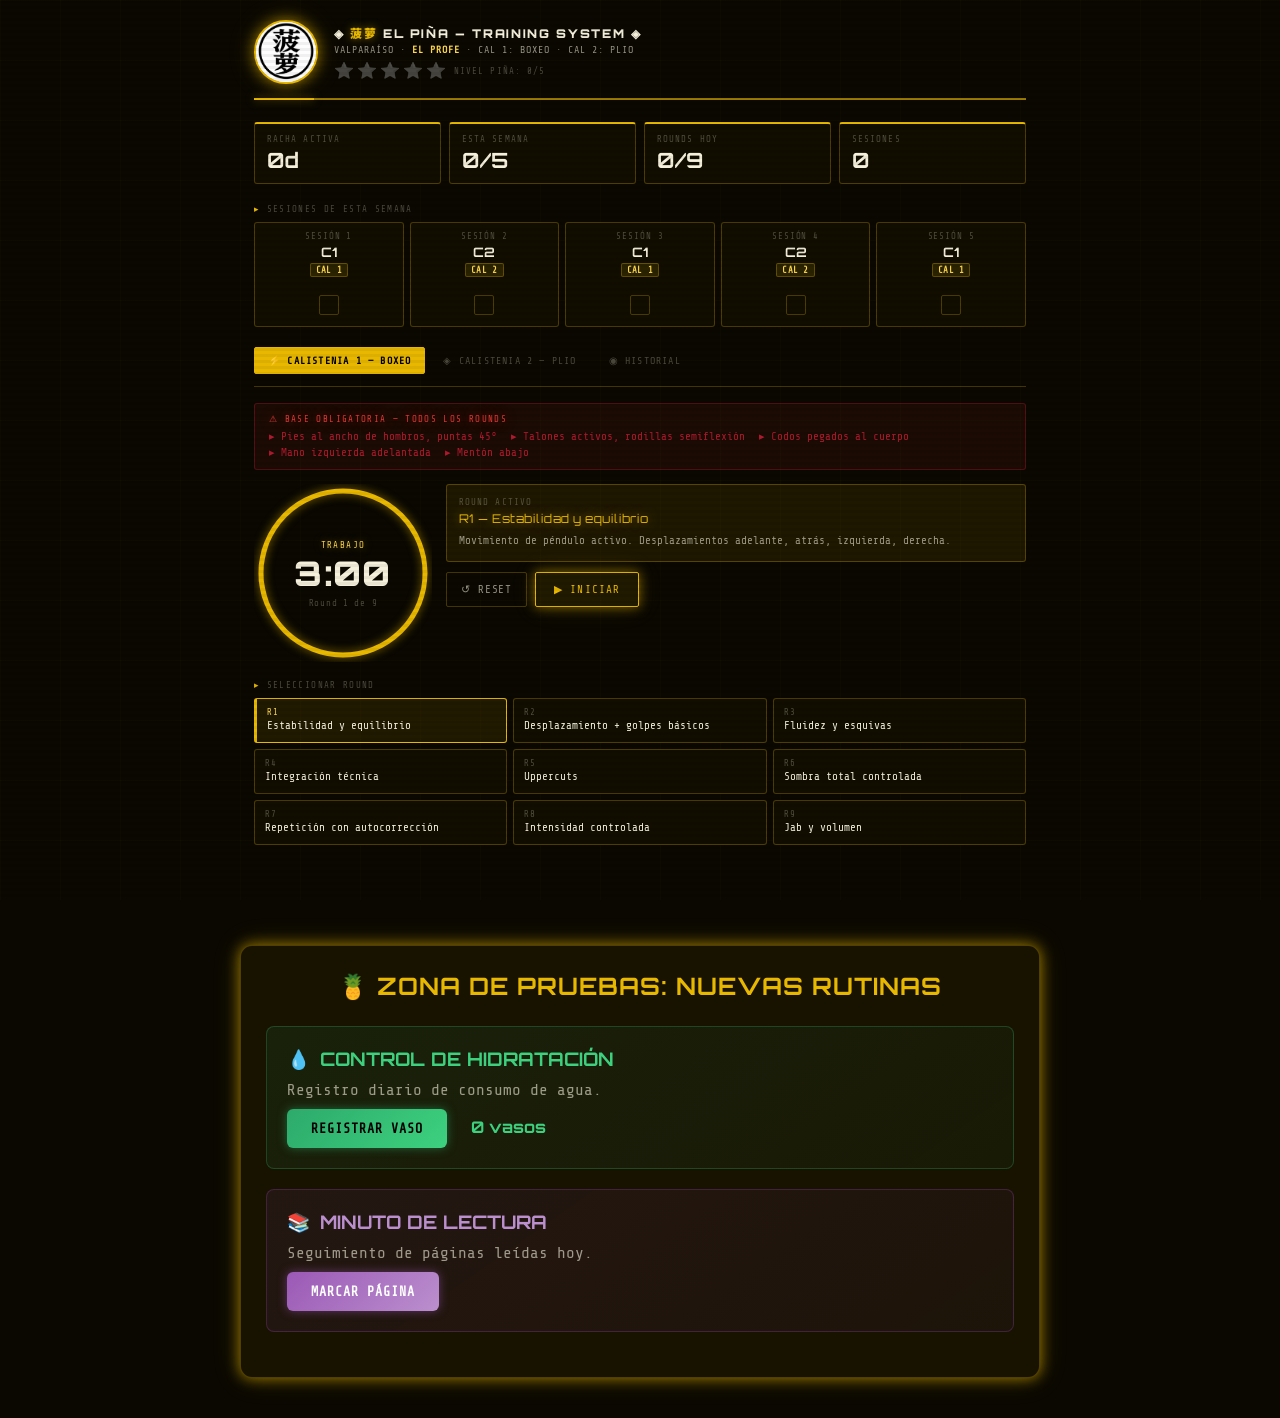
==== index.html @ 1c8ddf3d "update branch" ====
<!DOCTYPE html>
<html lang="es">
<head>
<meta charset="UTF-8">
<meta name="viewport" content="width=device-width, initial-scale=1.0">
<title>菠萝 EL PIÑA — TRAINING SYSTEM</title>
<link rel="preconnect" href="https://fonts.googleapis.com">
<link href="https://fonts.googleapis.com/css2?family=Orbitron:wght@400;700;900&family=Share+Tech+Mono&family=Noto+Sans+SC:wght@700;900&display=swap" rel="stylesheet">
<style>
*,*::before,*::after{box-sizing:border-box;margin:0;padding:0}
:root{
  /* El Piña — Dorado tropical + Negro profundo + Toques jade */
  --bg:#0A0800;--bg2:#110E00;--bg3:#181200;
  --gold:#E8B800;        /* dorado piña */
  --gold-l:#FFD84D;      /* dorado claro */
  --gold-d:#9A7A00;      /* dorado oscuro */
  --jade:#2DAA6B;        /* jade — acento secundario */
  --jade-l:#3DD17F;
  --orange:#E86A00;      /* naranja tropical */
  --gd:rgba(232,184,0,0.09);--gm:rgba(232,184,0,0.22);
  --white:#F5F0DC;
  --white2:rgba(245,240,220,0.6);
  --white3:rgba(245,240,220,0.28);
  --red:#E53935;--rd:rgba(229,57,53,0.08);
  --border:rgba(232,184,0,0.28);--borderb:rgba(232,184,0,0.6);
  --t:var(--white);--t2:var(--white2);--t3:var(--white3);
  --fd:'Orbitron','Courier New',monospace;
  --fm:'Share Tech Mono','Courier New',monospace;
  --fc:'Noto Sans SC',serif;
  --gs:0 0 8px rgba(232,184,0,0.5);
  --gm2:0 0 14px rgba(232,184,0,0.6),0 0 28px rgba(232,184,0,0.2);
  --go:0 0 12px rgba(232,184,0,0.5),0 0 24px rgba(232,184,0,0.15);
  --gr:0 0 12px rgba(229,57,53,0.55),0 0 24px rgba(229,57,53,0.2);
  --gg:0 0 12px rgba(232,184,0,0.6),0 0 24px rgba(232,184,0,0.2);
  --gj:0 0 10px rgba(45,170,107,0.5);
  --cyan:var(--jade-l);--cd:rgba(45,170,107,0.1);
  --od:rgba(232,184,0,0.1);
}
html{background:var(--bg)}
body{
  font-family:var(--fm);
  background:var(--bg);
  color:var(--t);
  min-height:100vh;
  overflow-x:hidden;
  position:relative;
}
/* Subtle scanlines */
body::before{
  content:'';position:fixed;inset:0;
  background:repeating-linear-gradient(0deg,transparent,transparent 3px,rgba(0,0,0,0.05) 3px,rgba(0,0,0,0.05) 6px);
  pointer-events:none;z-index:1000;
}
/* Hex grid bg */
body::after{
  content:'';position:fixed;inset:0;
  background-image:linear-gradient(rgba(232,184,0,0.022) 1px,transparent 1px),linear-gradient(90deg,rgba(232,184,0,0.022) 1px,transparent 1px);
  background-size:60px 60px;
  pointer-events:none;z-index:0;
}
.wrap{max-width:800px;margin:0 auto;padding:20px 14px 60px;position:relative;z-index:1}

/* HEADER */
.hdr{display:flex;align-items:center;gap:16px;margin-bottom:22px;padding-bottom:14px;border-bottom:2px solid var(--gold-d);position:relative}
.hdr::after{content:'';position:absolute;bottom:-2px;left:0;width:60px;height:2px;background:var(--gold);box-shadow:var(--gs)}
.pina-logo{width:64px;height:64px;border-radius:50%;border:2px solid var(--gold);flex-shrink:0;box-shadow:var(--gm2),inset 0 0 18px rgba(232,184,0,0.06);overflow:hidden;background:#fff}
.pina-logo img{width:100%;height:100%;object-fit:cover}
body.pina-mode .pina-logo{box-shadow:0 0 20px rgba(232,184,0,0.9),0 0 40px rgba(232,184,0,0.4),inset 0 0 18px rgba(232,184,0,0.1);animation:pulseLogo 1.5s ease-in-out infinite}
@keyframes pulseLogo{0%,100%{transform:scale(1)}50%{transform:scale(1.04)}}
.hdr-text{}
.hdr-title{font-family:var(--fd);font-size:12px;font-weight:900;letter-spacing:.14em;color:var(--white);text-shadow:none}
.hdr-title .gt{color:var(--gold);text-shadow:var(--gs);font-family:var(--fc)}
.hdr-sub{font-size:10px;color:var(--white2);letter-spacing:.1em;margin-top:3px}
.hdr-sub b{color:var(--gold-l)}

/* NIVEL PIÑA — stars */
.pina-level{display:flex;align-items:center;gap:8px;margin-top:6px}
.pina-stars{display:flex;gap:3px}
.pstar{font-size:16px;transition:all .3s;filter:grayscale(1);opacity:.3}
.pstar.on{filter:none;opacity:1;text-shadow:0 0 8px rgba(232,184,0,0.9)}
body.pina-mode .pstar.on{animation:starPulse 1.2s ease-in-out infinite}
@keyframes starPulse{0%,100%{transform:scale(1)}50%{transform:scale(1.15)}}
.pina-lvl-lbl{font-size:9px;letter-spacing:.12em;color:var(--white3);text-transform:uppercase}
.elite-badge{display:none;font-family:var(--fd);font-size:9px;letter-spacing:.15em;color:var(--gold);text-shadow:var(--gg);border:1px solid rgba(232,184,0,.4);padding:2px 10px;border-radius:2px;background:var(--gd);animation:auraFloat 2s ease-in-out infinite}
body.pina-mode .elite-badge{display:inline-block}

/* STATS */
.stats{display:grid;grid-template-columns:repeat(4,1fr);gap:8px;margin-bottom:20px}
.stat{border:1px solid var(--border);border-top:2px solid var(--gold);border-radius:3px;padding:10px 12px;background:var(--bg2)}
.stat-lbl{font-size:9px;color:var(--white3);letter-spacing:.12em;text-transform:uppercase;margin-bottom:3px}
.stat-val{font-family:var(--fd);font-size:21px;font-weight:700;color:var(--white)}
body.pina-mode .stat{border-top-color:var(--gold-l)}
body.pina-mode .stat-val{color:var(--gold-l);text-shadow:var(--gg)}

/* WEEK */
.sec-lbl{font-size:9px;letter-spacing:.15em;color:var(--white3);text-transform:uppercase;margin-bottom:8px}
.sec-lbl::before{content:'▸ ';color:var(--gold)}
.week{display:grid;grid-template-columns:repeat(5,1fr);gap:6px;margin-bottom:20px}
.day{border:1px solid var(--border);border-radius:3px;padding:8px 6px;text-align:center;background:var(--bg2)}
.day.today{border-color:var(--gold);border-top:2px solid var(--gold);box-shadow:0 0 12px rgba(232,184,0,0.2)}
.day.done{border-color:var(--gold);background:rgba(232,184,0,0.08)}
.d-name{font-size:9px;letter-spacing:.1em;color:var(--white3);text-transform:uppercase}
.d-num{font-family:var(--fd);font-size:16px;font-weight:700;margin:2px 0 5px;color:var(--white)}
.day.today .d-num{color:var(--gold-l);text-shadow:var(--gs)}
.day.done .d-num{color:var(--gold-l)}
body.pina-mode .day.done{border-color:var(--gold-l);background:rgba(232,184,0,0.12)}
.d-tags{display:flex;flex-direction:column;gap:2px;align-items:center;margin-bottom:5px}
.tag{font-size:9px;padding:1px 5px;border-radius:2px;font-weight:700;letter-spacing:.03em}
.tb{background:rgba(232,184,0,0.12);color:var(--gold-l);border:.5px solid rgba(232,184,0,0.3)}
.tp{background:rgba(255,255,255,0.06);color:var(--white2);border:.5px solid rgba(255,255,255,0.15)}
.chk{width:20px;height:20px;border-radius:2px;border:1px solid var(--border);background:transparent;cursor:pointer;font-size:11px;color:transparent;transition:all .2s;font-family:var(--fm)}
.chk:hover{border-color:var(--gold);color:var(--gold)}
.chk.on{background:var(--gold);border-color:var(--gold);color:#000;font-weight:700}

/* TABS */
.tabs{display:flex;gap:4px;margin-bottom:16px;flex-wrap:wrap;border-bottom:1px solid var(--border);padding-bottom:12px}
.tbtn{font-family:var(--fm);font-size:10px;letter-spacing:.12em;text-transform:uppercase;padding:7px 13px;border:1px solid transparent;border-radius:2px;background:transparent;color:var(--white3);cursor:pointer;transition:all .2s}
.tbtn:hover{color:var(--white2);border-color:var(--border)}
.tbtn.on{background:var(--gold);color:#000;font-weight:700;border-color:var(--gold)}
body.pina-mode .tbtn.on{background:var(--gold-d);color:var(--gold-l);border-color:var(--gold-l)}
.tc{display:none}.tc.on{display:block}

/* BOXING TAB */
.base{border:1px solid rgba(255,34,68,.25);background:var(--rd);border-radius:3px;padding:10px 14px;margin-bottom:14px}
.base-ttl{font-size:9px;letter-spacing:.15em;color:var(--red);text-shadow:var(--gr);margin-bottom:6px;text-transform:uppercase}
.base-ttl::before{content:'⚠ '}
.base-items{display:flex;flex-wrap:wrap;gap:3px 14px}
.bi{font-size:11px;color:rgba(255,34,68,.65)}
.bi::before{content:'▸ '}

.tbox{display:flex;gap:14px;margin-bottom:14px;align-items:flex-start}
.tring-wrap{position:relative;flex-shrink:0}
.tring-svg{width:178px;height:178px;transform:rotate(-90deg)}
.ring-bg{fill:none;stroke:rgba(232,184,0,.08);stroke-width:5}
.ring-fill{fill:none;stroke:var(--gold);stroke-width:5;stroke-linecap:butt;transition:stroke-dashoffset 0.9s linear,stroke .3s;filter:drop-shadow(0 0 5px rgba(232,184,0,0.6))}
.ring-fill.restc{stroke:rgba(245,240,220,0.5);filter:drop-shadow(0 0 5px rgba(245,240,220,0.3))}
.ring-fill.warnc{stroke:var(--red);filter:drop-shadow(0 0 6px rgba(229,57,53,0.7))}
body.pina-mode .ring-fill{stroke:var(--gold-l);filter:drop-shadow(0 0 8px rgba(255,216,77,0.8))}
.tsweep{position:absolute;inset:0;border-radius:50%}
.tsweep.go{background:conic-gradient(from 0deg,transparent 88%,rgba(232,184,0,.18) 100%);animation:spin 2.5s linear infinite}
.tover{position:absolute;inset:0;display:flex;flex-direction:column;align-items:center;justify-content:center;pointer-events:none}
.tphase{font-size:9px;letter-spacing:.15em;text-transform:uppercase;margin-bottom:2px}
.tphase.w{color:var(--gold-l);text-shadow:var(--gs)}
.tphase.r{color:var(--white2)}
.tphase.d{color:var(--gold);text-shadow:var(--gg)}
.tphase.x{color:var(--white3)}
.ttime{font-family:var(--fd);font-size:34px;font-weight:900;color:var(--white);letter-spacing:.04em}
.ttime.rc{color:var(--white2)}
.ttime.wc{color:var(--red);text-shadow:var(--gr);animation:blink .5s step-end infinite}
.tsubr{font-size:9px;color:var(--t3);letter-spacing:.08em;margin-top:3px;text-align:center;padding:0 8px;line-height:1.4}
@keyframes blink{50%{opacity:.25}}
@keyframes spin{to{transform:rotate(360deg)}}

.tinfo{flex:1;display:flex;flex-direction:column;gap:10px}
.tdetail{border:1px solid var(--border);background:var(--gd);border-radius:3px;padding:12px}
.td-lbl{font-size:9px;color:var(--t3);letter-spacing:.12em;text-transform:uppercase;margin-bottom:4px}
.td-title{font-family:var(--fd);font-size:12px;color:var(--gold);text-shadow:var(--gg);letter-spacing:.04em}
.td-keys{font-size:11px;color:var(--t2);margin-top:6px;line-height:1.55}
.tctrl{display:flex;gap:8px;flex-wrap:wrap}

.btn-p{font-family:var(--fm);font-size:11px;letter-spacing:.1em;text-transform:uppercase;padding:10px 18px;border:1px solid var(--gold);border-radius:2px;background:var(--od);color:var(--gold);cursor:pointer;transition:all .2s;box-shadow:var(--go)}
.btn-p:hover{background:rgba(232,184,0,.18)}
.btn-s{font-family:var(--fm);font-size:11px;letter-spacing:.08em;text-transform:uppercase;padding:10px 14px;border:1px solid var(--border);border-radius:2px;background:transparent;color:var(--t2);cursor:pointer;transition:all .2s}
.btn-s:hover{border-color:var(--gold);color:var(--gold)}
.btn-c{font-family:var(--fm);font-size:11px;letter-spacing:.08em;text-transform:uppercase;padding:10px 14px;border:1px solid rgba(45,170,107,.3);border-radius:2px;background:var(--cd);color:var(--cyan);cursor:pointer;transition:all .2s}
.btn-c:hover{box-shadow:var(--gj)}

.rgrid{display:grid;grid-template-columns:repeat(3,1fr);gap:6px}
.ri{border:1px solid var(--border);border-radius:3px;padding:8px 10px;cursor:pointer;transition:all .2s;background:var(--bg2)}
.ri:hover{border-color:var(--gold)}
.ri.act{border-color:var(--gold);background:rgba(232,184,0,0.1);border-left:3px solid var(--gold)}
.ri.dn{opacity:.5;background:var(--bg3);border-color:var(--border)}
.ri-num{font-size:9px;color:var(--white3);letter-spacing:.1em;text-transform:uppercase}
.ri.act .ri-num{color:var(--gold-l)}
.ri.dn .ri-num{color:var(--gold)}
.ri-title{font-size:11px;color:var(--white);line-height:1.35;margin-top:2px}

/* PLIO TAB */
.plio-day{display:flex;gap:6px;margin-bottom:12px}
.pd-btn{font-family:var(--fm);font-size:11px;letter-spacing:.1em;text-transform:uppercase;padding:6px 16px;border-radius:2px;border:1px solid var(--border);background:transparent;color:var(--t2);cursor:pointer;transition:all .2s}
.pd-btn.on{border-color:var(--jade);color:var(--jade-l);background:var(--cd);box-shadow:var(--gj)}
.plio-blk{display:flex;gap:5px;margin-bottom:12px;flex-wrap:wrap}
.pb-btn{font-family:var(--fm);font-size:10px;letter-spacing:.1em;text-transform:uppercase;padding:5px 12px;border-radius:2px;border:1px solid var(--border);background:transparent;color:var(--t3);cursor:pointer;transition:all .2s}
.pb-btn.on{border-color:var(--gold);color:var(--gold);background:var(--gd);box-shadow:var(--gg)}

.ptimer{border:1px solid rgba(45,170,107,.25);background:var(--cd);border-radius:3px;padding:14px 16px;margin-bottom:12px}
.pt-header{display:flex;align-items:center;gap:14px;margin-bottom:10px}
.pt-time{font-family:var(--fd);font-size:42px;font-weight:900;color:var(--jade-l);text-shadow:var(--gj);letter-spacing:.04em;flex-shrink:0;width:110px;text-align:center}
.pt-time.gn{color:var(--gold);text-shadow:var(--gm2)}
.pt-time.wn{color:var(--red);text-shadow:var(--gr);animation:blink .5s step-end infinite}
.pt-info{flex:1}
.pt-phase{font-size:9px;letter-spacing:.12em;text-transform:uppercase;color:var(--t3);margin-bottom:3px}
.pt-phase.w{color:var(--gold);text-shadow:var(--gs)}
.pt-phase.r{color:var(--jade-l)}
.pt-ex{font-size:13px;color:var(--gold);text-shadow:var(--gg);margin-bottom:3px}
.pt-prog{font-size:11px;color:var(--t2)}
.pt-bar{height:3px;background:rgba(45,170,107,.1);border-radius:2px;margin-top:8px;overflow:hidden}
.pt-fill{height:100%;border-radius:2px;background:var(--jade-l);box-shadow:var(--gj);transition:width .8s linear}
.pt-fill.gf{background:var(--gold);box-shadow:var(--gs)}
.pt-ctrl{display:flex;gap:8px;flex-wrap:wrap;margin-top:10px}

.dev-box{border:1px solid rgba(232,184,0,.2);background:var(--gd);border-radius:3px;padding:14px 16px;margin-bottom:12px;text-align:center}
.dev-lbl{font-size:9px;letter-spacing:.15em;color:rgba(232,184,0,.5);text-transform:uppercase;margin-bottom:6px}
.dev-time{font-family:var(--fd);font-size:36px;font-weight:700;color:var(--gold);text-shadow:var(--gg)}
.dev-ctrl{display:flex;gap:8px;justify-content:center;margin-top:10px;flex-wrap:wrap}
.btn-g{font-family:var(--fm);font-size:11px;letter-spacing:.08em;text-transform:uppercase;padding:9px 16px;border:1px solid rgba(232,184,0,.4);border-radius:2px;background:var(--gd);color:var(--gold);cursor:pointer;transition:all .2s}
.btn-g:hover{box-shadow:var(--gg)}

.plio-sec{margin-bottom:12px}
.ps-title{font-size:9px;letter-spacing:.15em;text-transform:uppercase;color:var(--t3);padding:5px 10px;background:var(--bg2);border:1px solid var(--border);border-radius:2px;margin-bottom:5px}
.ps-title::before{content:'◈ ';color:var(--gold)}
.ex{border:1px solid var(--border);border-radius:2px;overflow:hidden;margin-bottom:4px;background:var(--bg2)}
.ex-hdr{padding:8px 12px;display:flex;align-items:center;justify-content:space-between;cursor:pointer;transition:background .2s}
.ex-hdr:hover{background:var(--gd)}
.ex-name{font-size:12px;color:var(--t)}
.ex-det{font-size:11px;color:var(--t3);margin-top:1px}
.ex-body{display:none;padding:8px 12px 10px;border-top:1px solid var(--border)}
.ex-body.open{display:block}
.ex-note{font-size:11px;color:var(--gold);margin-bottom:5px}
.ex-note::before{content:'⚠ '}
.lnk{display:inline-block;font-size:11px;color:var(--jade-l);text-decoration:none;border:.5px solid rgba(45,170,107,.25);padding:3px 10px;border-radius:2px;letter-spacing:.04em;transition:all .2s}
.lnk:hover{background:rgba(45,170,107,.06);box-shadow:var(--gj)}
.earr{font-size:14px;color:var(--t3);transition:transform .2s;margin-left:8px;flex-shrink:0}
.earr.open{transform:rotate(90deg)}

/* HISTORY */
.hw{display:flex;gap:10px;flex-wrap:wrap;margin-bottom:10px}
.hwk{display:flex;gap:4px}
.hd{width:14px;height:14px;border-radius:2px}
.hd.hit{background:var(--gold);box-shadow:var(--gs)}
.hd.miss{background:var(--bg3);border:.5px solid var(--border)}
.hd.fut{background:transparent;border:.5px dashed var(--border)}
.hleg{display:flex;gap:14px;font-size:11px;color:var(--t3);flex-wrap:wrap;margin-bottom:10px}
.hleg-i{display:flex;align-items:center;gap:5px}
.hled{width:10px;height:10px;border-radius:2px}
.dec{height:1px;background:linear-gradient(90deg,transparent,var(--border),transparent);margin:14px 0}

/* NIVEL PIÑA OVERLAY */
.tr{position:absolute;border-radius:50%;border:2px solid var(--gold);opacity:0}
.tr1{width:80px;height:80px}
.tr2{width:160px;height:160px}
.tr3{width:280px;height:280px}
.tr4{width:420px;height:420px}
@keyframes ringEx{
  0%{transform:scale(.1);opacity:.9;border-width:4px}
  100%{transform:scale(4);opacity:0;border-width:1px}
}
@keyframes auraFloat{
  0%,100%{transform:scaleY(1) scaleX(1);opacity:.6}
  50%{transform:scaleY(1.08) scaleX(0.96);opacity:.9}
}
@keyframes screenShake{
  0%,100%{transform:translate(0,0)}
  15%{transform:translate(-4px,2px)}
  30%{transform:translate(4px,-3px)}
  45%{transform:translate(-3px,4px)}
  60%{transform:translate(5px,-2px)}
  75%{transform:translate(-2px,3px)}
  90%{transform:translate(3px,-4px)}
}
@keyframes eliteGlow{
  0%,100%{box-shadow:var(--gg),inset 0 0 20px rgba(232,184,0,.05)}
  50%{box-shadow:0 0 20px rgba(232,184,0,.7),0 0 40px rgba(232,184,0,.3),inset 0 0 30px rgba(232,184,0,.08)}
}
.spark{position:absolute;width:3px;height:3px;border-radius:50%;background:var(--gold);pointer-events:none}
@keyframes sparkFly{
  0%{transform:translate(0,0) scale(1);opacity:1}
  100%{transform:translate(var(--dx),var(--dy)) scale(0);opacity:0}
}

/* Pina mode overrides */
body.pina-mode .hdr{border-bottom-color:var(--gold-l)}
body.pina-mode .hdr-title .gt{color:var(--gold-l);text-shadow:var(--gg)}
body.pina-mode #sStreak{animation:auraFloat 1.5s ease-in-out infinite}

@media(max-width:600px){
  .stats{grid-template-columns:repeat(2,1fr)}
  .rgrid{grid-template-columns:repeat(2,1fr)}
  .tbox{flex-direction:column;align-items:center}
  .tring-svg{width:160px;height:160px}
  .ttime{font-size:28px}
  .hdr-title{font-size:10px}
}
</style>
</head>
<body>
<div class="wrap">

<!-- HEADER -->
<div class="hdr">
  <div class="pina-logo">
    <img src="[data-uri]" alt="菠萝 El Piña">
  </div>
  <div class="hdr-text">
    <div class="hdr-title">◈ <span class="gt">菠萝</span> EL PIÑA — TRAINING SYSTEM ◈ <span class="elite-badge">⭐ PIÑA SUPREMA</span></div>
    <div class="hdr-sub">VALPARAÍSO · <b>EL PROFE</b> · CAL 1: BOXEO · CAL 2: PLIO</div>
    <div class="pina-level">
      <div class="pina-stars" id="pinaStars">
        <span class="pstar" data-i="0">⭐</span>
        <span class="pstar" data-i="1">⭐</span>
        <span class="pstar" data-i="2">⭐</span>
        <span class="pstar" data-i="3">⭐</span>
        <span class="pstar" data-i="4">⭐</span>
      </div>
      <span class="pina-lvl-lbl" id="pinaLvlLbl">NIVEL PIÑA: 0/5</span>
    </div>
  </div>
</div>

<!-- STATS -->
<div class="stats">
  <div class="stat"><div class="stat-lbl">Racha activa</div><div class="stat-val" id="sStreak">—</div></div>
  <div class="stat"><div class="stat-lbl">Esta semana</div><div class="stat-val" id="sWeek">—</div></div>
  <div class="stat"><div class="stat-lbl">Rounds hoy</div><div class="stat-val" id="sRounds">0/9</div></div>
  <div class="stat"><div class="stat-lbl">Sesiones</div><div class="stat-val" id="sTotal">0</div></div>
</div>

<!-- WEEK -->
<div class="sec-lbl">Sesiones de esta semana</div>
<div class="week" id="weekGrid"></div>

<!-- TABS -->
<div class="tabs">
  <button class="tbtn on" onclick="tab('boxing',this)">⚡ Calistenia 1 — Boxeo</button>
  <button class="tbtn" onclick="tab('plio',this)">◈ Calistenia 2 — Plio</button>
  <button class="tbtn" onclick="tab('hist',this)">◉ Historial</button>
</div>

<!-- BOXING TAB -->
<div id="tc-boxing" class="tc on">
  <div class="base">
    <div class="base-ttl">Base obligatoria — todos los rounds</div>
    <div class="base-items">
      <span class="bi">Pies al ancho de hombros, puntas 45°</span>
      <span class="bi">Talones activos, rodillas semiflexión</span>
      <span class="bi">Codos pegados al cuerpo</span>
      <span class="bi">Mano izquierda adelantada</span>
      <span class="bi">Mentón abajo</span>
    </div>
  </div>

  <div class="tbox">
    <div class="tring-wrap">
      <svg class="tring-svg" viewBox="0 0 178 178">
        <circle class="ring-bg" cx="89" cy="89" r="82"/>
        <circle class="ring-fill" id="ringFill" cx="89" cy="89" r="82" stroke-dasharray="515.2" stroke-dashoffset="0"/>
      </svg>
      <div class="tsweep" id="sweepEl"></div>
      <div class="tover">
        <div class="tphase x" id="tPhase">STANDBY</div>
        <div class="ttime" id="tTime">3:00</div>
        <div class="tsubr" id="tSub">Round 1 de 9</div>
      </div>
    </div>

    <div class="tinfo">
      <div class="tdetail">
        <div class="td-lbl">Round activo</div>
        <div class="td-title" id="tRTitle">R1 — Estabilidad y equilibrio</div>
        <div class="td-keys" id="tRKeys">Movimiento de péndulo activo. Desplazamientos adelante, atrás, izquierda, derecha.</div>
      </div>
      <div class="tctrl">
        <button class="btn-s" onclick="bReset()">↺ Reset</button>
        <button class="btn-p" id="btnSS" onclick="bToggle()">▶ INICIAR</button>
      </div>
    </div>
  </div>

  <div class="sec-lbl">Seleccionar round</div>
  <div class="rgrid" id="roundGrid"></div>
</div>

<!-- PLIO TAB -->
<div id="tc-plio" class="tc">
  <div class="plio-day">
    <button class="pd-btn on" id="pdA" onclick="setPDay('diaA')">◈ DÍA A — SESIÓN 2</button>
    <button class="pd-btn" id="pdB" onclick="setPDay('diaB')">◈ DÍA B — SESIÓN 4</button>
  </div>
  <div class="plio-blk">
    <button class="pb-btn on" id="pbC" onclick="setPBlk('calent')">▸ CALENTAMIENTO</button>
    <button class="pb-btn" id="pbD" onclick="setPBlk('dev')">▸ DESARROLLO</button>
    <button class="pb-btn" id="pbF" onclick="setPBlk('finish')">▸ FINISHER</button>
  </div>

  <div class="ptimer" id="pTimerBox">
    <div class="pt-header">
      <div class="pt-time gn" id="ptTime">0:30</div>
      <div class="pt-info">
        <div class="pt-phase w" id="ptPhase">TRABAJO</div>
        <div class="pt-ex" id="ptEx">—</div>
        <div class="pt-prog" id="ptProg">Ronda 1 / 8</div>
        <div class="pt-bar"><div class="pt-fill gf" id="ptFill" style="width:100%"></div></div>
      </div>
    </div>
    <div class="pt-ctrl">
      <button class="btn-s" onclick="pReset()">↺ Reset</button>
      <button class="btn-c" id="btnPS" onclick="pToggle()">▶ INICIAR</button>
    </div>
  </div>

  <div class="dev-box" id="devBox" style="display:none">
    <div class="dev-lbl">◈ Cronómetro de descanso entre series</div>
    <div class="dev-time" id="devTime">1:20</div>
    <div class="dev-ctrl">
      <button class="btn-g" onclick="devStart(80)">▶ 1:20 — Entre series</button>
      <button class="btn-g" onclick="devStart(75)">▶ 1:15</button>
      <button class="btn-g" onclick="devStart(60)">▶ 1:00 — Entre ejercicios</button>
      <button class="btn-s" onclick="devStop()">↺ Stop</button>
    </div>
  </div>

  <div id="plioList"></div>
</div>

<!-- HISTORY TAB -->
<div id="tc-hist" class="tc">
  <div class="sec-lbl">Registro — últimas 4 semanas</div>
  <div class="hleg">
    <div class="hleg-i"><div class="hled" style="background:var(--gold);box-shadow:var(--gs)"></div>Completado</div>
    <div class="hleg-i"><div class="hled" style="background:var(--bg3);border:.5px solid var(--border)"></div>Pendiente</div>
    <div class="hleg-i"><div class="hled" style="border:.5px dashed var(--border)"></div>Próximo</div>
  </div>
  <div class="hw" id="histGrid"></div>
  <div class="dec"></div>
  <div style="font-size:12px;color:var(--t2)" id="histTxt"></div>
</div>

<!-- NIVEL PIÑA OVERLAY -->
<div id="transOverlay" style="display:none;position:fixed;inset:0;z-index:9999;pointer-events:none;overflow:hidden">
  <div id="transFlash" style="position:absolute;inset:0;background:rgba(232,184,0,0.9);opacity:0;transition:opacity .05s"></div>
  <div id="transRings" style="position:absolute;inset:0;display:flex;align-items:center;justify-content:center">
    <div class="tr tr1"></div><div class="tr tr2"></div><div class="tr tr3"></div><div class="tr tr4"></div>
  </div>
  <div id="transCenter" style="position:absolute;inset:0;display:flex;flex-direction:column;align-items:center;justify-content:center;opacity:0">
    <div id="tcSparks" style="position:absolute;inset:0;pointer-events:none"></div>
    <div style="font-family:var(--fc);font-size:64px;font-weight:900;color:var(--gold);text-shadow:0 0 30px rgba(232,184,0,0.9),0 0 60px rgba(232,184,0,0.5);line-height:1;margin-bottom:8px">菠萝</div>
    <div style="font-family:var(--fd);font-size:10px;letter-spacing:.25em;color:rgba(232,184,0,0.8);margin-bottom:6px">NIVEL PIÑA DESBLOQUEADO</div>
    <div id="tcStars" style="font-size:32px;letter-spacing:4px;text-shadow:0 0 20px rgba(232,184,0,1)">⭐</div>
    <div style="height:2px;width:200px;background:linear-gradient(90deg,transparent,var(--gold),transparent);margin:12px 0"></div>
    <div id="tcTitle" style="font-family:var(--fd);font-size:22px;font-weight:900;letter-spacing:.15em;color:var(--gold);text-shadow:0 0 20px rgba(232,184,0,1),0 0 40px rgba(232,184,0,0.6);margin-top:6px">¡EL PIÑA!</div>
  </div>
</div>

</div>
<script>
// ═══════════════════════════════════════
// DATA
// ═══════════════════════════════════════
const ROUNDS=[
  {t:"Estabilidad y equilibrio",k:"Movimiento de péndulo activo. Desplazamientos adelante, atrás, izquierda, derecha."},
  {t:"Desplazamiento + golpes básicos",k:"Jab solo, recto solo, 1–2, 1–1–2. La potencia nace desde la cadera. Gatillazo en cada golpe."},
  {t:"Fluidez y esquivas",k:"Rolling, slips, parry, stop, pivoteos, paso atrás. SIN lanzar golpes. Lento–moderado."},
  {t:"Integración técnica",k:"Todo integrado: desplazamientos + esquivas + paso atrás. SIN golpes de poder."},
  {t:"Uppercuts",k:"Base baja, rodillas flexionadas. Uppercuts solos, aislados, en secuencia. Siempre sacar los hombros."},
  {t:"Sombra total controlada",k:"Todo integrado. Lento, fluido, técnico. Si puedes hacerlo lento → podrás hacerlo en tiempo real."},
  {t:"Repetición con autocorrección",k:"Exactamente igual que Round 6. Más control, más calidad. Repetir es la clave."},
  {t:"Intensidad controlada",k:"60–80% del potencial. Mantener base y técnica. SIN perder la base bajo ningún concepto."},
  {t:"Jab y volumen",k:"Fluir lento. Jab activo TODO el round. Jab si estás cansado, perdido, necesitas espacio o distancia."},
];

const PLIO={
  diaA:{
    calent:{rounds:8,workSec:30,restSec:20,exs:["Skipping","Plancha alta"]},
    dev:[
      {name:"Saltos al cajón frontal",detail:"2 series · 4–6 reps · 1:20 descanso",note:"La bajada con cuidado.",link:"https://youtube.com/shorts/8LstYuM2UoM"},
      {name:"Pogo jumps",detail:"2 series · 20 saltos · 1:20 descanso",note:"",link:"https://youtube.com/shorts/SjHRwhGXBl8"},
      {name:"CMJ — Salto con contramovimiento",detail:"2 series · 6 saltos · 1:20 descanso",note:"La caída no debe sonar fuerte.",link:"https://youtube.com/shorts/yDgbFFcIx6w"},
      {name:"Skipping rodillas altas",detail:"2 series · 20 reps · 1:20 descanso",note:"Mínimo contacto con el piso, máxima velocidad.",link:"https://youtube.com/shorts/BMwSSzITP2Q"},
      {name:"Sentadillas con salto",detail:"2 series · 6 reps · 1:20 descanso",note:"",link:"https://youtube.com/shorts/9hi65bciMdA"},
      {name:"Salto longitudinal",detail:"2 series · 4–6 reps · 1:20 descanso",note:"",link:"https://youtube.com/shorts/v0yrBWA3eEs"},
    ],
    finish:{rounds:10,workSec:30,restSec:45,exs:["Pushups hand release","Air squats"],links:["https://youtube.com/shorts/dFI0VWMqxIk","https://youtube.com/shorts/eUy9DpornNI"]},
  },
  diaB:{
    calent:{rounds:8,workSec:30,restSec:20,exs:["Skipping","Plancha alta"]},
    dev:[
      {name:"Ankle hops (vereda o escalón)",detail:"2 series · 20 saltos · 1:20 descanso",note:"",link:"https://youtube.com/shorts/dy8Ytmc2K8Q"},
      {name:"Caída del cajón",detail:"2 series · 4–6 reps · 1:20 descanso",note:"",link:"https://youtube.com/shorts/OpnU8haeXPo"},
      {name:"Drop Jump",detail:"2 series · 4–6 reps · 1:20 descanso",note:"Caída profunda.",link:"https://youtube.com/shorts/34mM55xrR3w"},
      {name:"Death jumps",detail:"2 series · 4–6 reps · 1:20 descanso",note:"Caída NO profunda — apenas tocas el piso y saltas.",link:"https://youtube.com/shorts/XwZkwe0PyT4"},
      {name:"Power pushups",detail:"2 series · 6–8 reps · 1:20 descanso",note:"",link:"https://youtube.com/shorts/iO0sT5FDgj4"},
    ],
    finish:{rounds:10,workSec:35,restSec:45,exs:["Russian twist","Sombra de boxeo suave"],links:["https://youtube.com/shorts/-cPtvFdT8dc",""]},
  }
};
const CALENT_LINKS=["https://youtube.com/shorts/NS796lhAEPw","https://youtube.com/shorts/BbbZJy1WsWo"];

// NIVEL PIÑA: 1 estrella = 2 sesiones, 2=4, 3=7, 4=10, 5=14
const PINA_THRESHOLDS=[2,4,7,10,14];
const PINA_NAMES=["¡PRIMERA PIÑA!","¡PIÑA DOBLE!","¡PIÑA POWER!","¡SUPER PIÑA!","¡PIÑA SUPREMA! 菠萝"];

// ═══════════════════════════════════════
// STATE
// ═══════════════════════════════════════
const TODAY=new Date();
const TDK=TODAY.toISOString().slice(0,10);
const TDOW=TODAY.getDay();
let S=JSON.parse(localStorage.getItem('pina_state')||'{"weeks":{},"total":0}');
let RD=JSON.parse(localStorage.getItem('pina_rounds')||'{"date":"","done":[]}');
let rdSet=new Set(RD.date===TDK?RD.done:[]);
function save(){localStorage.setItem('pina_state',JSON.stringify(S))}
function saveR(){localStorage.setItem('pina_rounds',JSON.stringify({date:TDK,done:[...rdSet]}))}

// ═══════════════════════════════════════
// AUDIO
// ═══════════════════════════════════════
let actx=null;
function getCtx(){if(!actx)actx=new(window.AudioContext||window.webkitAudioContext)();return actx}
function beep(freq,dur,type='square',vol=0.18,delay=0){
  try{
    const c=getCtx();
    const o=c.createOscillator(),g=c.createGain();
    o.connect(g);g.connect(c.destination);
    o.type=type;o.frequency.value=freq;
    g.gain.setValueAtTime(vol,c.currentTime+delay);
    g.gain.exponentialRampToValueAtTime(0.001,c.currentTime+delay+dur);
    o.start(c.currentTime+delay);o.stop(c.currentTime+delay+dur+0.01);
  }catch(e){}
}
function sndWork(){beep(523,0.12);beep(660,0.18,undefined,undefined,0.1)}
function sndRest(){beep(440,0.12);beep(330,0.18,undefined,undefined,0.1)}
function sndWarn(){beep(880,0.07);beep(880,0.07,undefined,undefined,0.18);beep(880,0.07,undefined,undefined,0.36)}
function sndRound(){beep(660,0.12);beep(784,0.2,undefined,undefined,0.1)}
function sndDone(){[523,659,784,1047].forEach((f,i)=>beep(f,0.25,undefined,0.15,i*0.14))}
function sndPina(){
  try{
    const ctx=getCtx(),t=ctx.currentTime;
    const buf=ctx.createBuffer(1,ctx.sampleRate*0.5,ctx.sampleRate);
    const data=buf.getChannelData(0);
    for(let i=0;i<data.length;i++)data[i]=(Math.random()*2-1)*(1-i/data.length)*0.12;
    const src=ctx.createBufferSource();src.buffer=buf;src.connect(ctx.destination);src.start(t);
    // tropical ascending arpeggio
    [[261,.1],[330,.1],[392,.1],[523,.1],[659,.1],[784,.1],[1047,.2],[1319,.25]].forEach(([f,d],i)=>{
      beep(f,d,'sine',0.12,i*0.11);
    });
    setTimeout(()=>{beep(1047,.5,'sine',0.15);beep(1319,.5,'sine',0.1);beep(1568,.5,'sine',0.08)},1100);
  }catch(e){}
}

// ═══════════════════════════════════════
// UTILS
// ═══════════════════════════════════════
function wkStart(ref){
  const d=new Date(ref||TODAY);
  const day=d.getDay();
  d.setDate(d.getDate()-day+(day===0?-6:1));
  d.setHours(0,0,0,0);return d;
}
function wkKey(ref){const ws=wkStart(ref);return ws.toISOString().slice(0,10)}
function calcStreak(){
  let streak=0;
  const wks=Object.keys(S.weeks||{}).sort().reverse();
  for(const wk of wks){
    const sess=(S.weeks[wk]||[]);
    const sorted=[...sess].reverse();
    for(const s of sorted){
      if(s&&s.done)streak++;
      else if(streak>0)return streak;
    }
  }
  return streak;
}
function wkDone(){
  const wk=wkKey();
  return((S.weeks||{})[wk]||[]).filter(s=>s&&s.done).length;
}
function calcPinaLevel(total){
  let lvl=0;
  for(let i=0;i<PINA_THRESHOLDS.length;i++){
    if(total>=PINA_THRESHOLDS[i])lvl=i+1;
  }
  return lvl;
}
function formatSessionDate(dateStr){
  const d=new Date(dateStr+'T12:00:00');
  const months=['ENE','FEB','MAR','ABR','MAY','JUN','JUL','AGO','SEP','OCT','NOV','DIC'];
  return d.getDate()+' '+months[d.getMonth()];
}

// ═══════════════════════════════════════
// BOXING TIMER
// ═══════════════════════════════════════
const CIRC=515.2,WD=180,RD2=60;
let bRun=false,bInt=null,bRound=0,bWork=true,bLeft=WD;
function bToggle(){bRun?bStop():bStart()}
function bStart(){bRun=true;document.getElementById('btnSS').textContent='⏸ PAUSA';document.getElementById('sweepEl').classList.add('go');bInt=setInterval(bTick,1000);bDisplay()}
function bStop(){bRun=false;clearInterval(bInt);document.getElementById('btnSS').textContent='▶ INICIAR';document.getElementById('sweepEl').classList.remove('go')}
function bReset(){
  bStop();bRound=0;bWork=true;bLeft=WD;rdSet.clear();saveR();
  bDisplay();renderRounds();renderStats();
}
function bTick(){
  if(bLeft<=3&&bLeft>0&&bWork)sndWarn();
  bLeft--;
  if(bLeft<0){
    if(bWork){
      rdSet.add(bRound);saveR();renderRounds();renderStats();
      if(bRound>=8){bStop();bLeft=0;bDone();return}
      sndRest();bWork=false;bLeft=RD2;
    }else{sndWork();bRound++;bWork=true;bLeft=WD;}
  }
  bDisplay();
}
function bDone(){
  sndDone();
  document.getElementById('tPhase').textContent='COMPLETADO';
  document.getElementById('tPhase').className='tphase d';
  document.getElementById('tTime').textContent='0:00';
  document.getElementById('tTime').className='ttime';
  updateRingDetail();
}
function bDisplay(){
  const m=Math.floor(bLeft/60),s=bLeft%60;
  const el=document.getElementById('tTime');
  el.textContent=m+':'+(s<10?'0'+s:s);
  const ph=document.getElementById('tPhase');
  const rf=document.getElementById('ringFill');
  const warn=bWork&&bLeft<=5;
  if(bWork){
    ph.textContent='TRABAJO';ph.className='tphase w';
    el.className=warn?'ttime wc':'ttime';
    rf.className=warn?'ring-fill warnc':'ring-fill';
    rf.style.strokeDashoffset=CIRC*(1-bLeft/WD);
  }else{
    ph.textContent='DESCANSO';ph.className='tphase r';
    el.className='ttime rc';
    rf.className='ring-fill restc';
    rf.style.strokeDashoffset=CIRC*(1-bLeft/RD2);
  }
  document.getElementById('tSub').textContent='Round '+(bRound+1)+' de 9';
  updateRingDetail();
}
function updateRingDetail(){
  const r=ROUNDS[bRound];
  document.getElementById('tRTitle').textContent='R'+(bRound+1)+' — '+r.t;
  document.getElementById('tRKeys').textContent=r.k;
}
function bSelectRound(i){if(bRun)bStop();bRound=i;bWork=true;bLeft=WD;bDisplay();renderRounds()}

// ═══════════════════════════════════════
// PLIO TIMER
// ═══════════════════════════════════════
let pDay='diaA',pBlk='calent';
let pRun=false,pInt=null,pLeft=30,pWorkPhase=true,pRound=0,pCfg=null;
function setPDay(d){
  pDay=d;
  document.getElementById('pdA').classList.toggle('on',d==='diaA');
  document.getElementById('pdB').classList.toggle('on',d==='diaB');
  pReset();renderPlioList();
}
function setPBlk(b){
  pBlk=b;
  ['C','D','F'].forEach(x=>document.getElementById('pb'+x).classList.remove('on'));
  const map={calent:'C',dev:'D',finish:'F'};
  document.getElementById('pb'+map[b]).classList.add('on');
  document.getElementById('pTimerBox').style.display=b==='dev'?'none':'block';
  document.getElementById('devBox').style.display=b==='dev'?'block':'none';
  pReset();renderPlioList();
}
function getPCfg(){
  const d=PLIO[pDay];
  if(pBlk==='calent')return d.calent;
  if(pBlk==='finish')return d.finish;
  return null;
}
function pToggle(){pRun?pStop():pPStart()}
function pPStart(){
  pCfg=getPCfg();if(!pCfg)return;
  pRun=true;
  document.getElementById('btnPS').textContent='⏸ PAUSA';
  pInt=setInterval(pTick,1000);pDisplay();
}
function pStop(){pRun=false;clearInterval(pInt);document.getElementById('btnPS').textContent='▶ INICIAR'}
function pReset(){
  pStop();pRound=0;pWorkPhase=true;
  pCfg=getPCfg();
  pLeft=pCfg?pCfg.workSec:30;pDisplay();
}
function pTick(){
  if(pLeft<=3&&pLeft>0&&pWorkPhase)sndWarn();
  pLeft--;
  if(pLeft<0){
    pCfg=getPCfg();
    if(pWorkPhase){
      sndRest();
      const totalPairs=pCfg.rounds;
      if(pRound>=totalPairs-1){pStop();pLeft=0;pDone();return}
      pWorkPhase=false;pLeft=pCfg.restSec;
    }else{sndWork();pRound++;pWorkPhase=true;pLeft=pCfg.workSec;}
  }
  pDisplay();
}
function pDone(){
  sndDone();
  document.getElementById('ptPhase').textContent='COMPLETADO';
  document.getElementById('ptPhase').className='pt-phase';
  document.getElementById('ptEx').textContent='◈ BLOQUE FINALIZADO ◈';
  document.getElementById('ptProg').textContent='';
  document.getElementById('ptTime').textContent='0:00';
  document.getElementById('ptTime').className='pt-time';
  document.getElementById('ptFill').style.width='0%';
}
function pDisplay(){
  pCfg=getPCfg();if(!pCfg)return;
  const m=Math.floor(pLeft/60),s=pLeft%60;
  const tel=document.getElementById('ptTime');
  tel.textContent=m+':'+(s<10?'0'+s:s);
  const ph=document.getElementById('ptPhase');
  const fill=document.getElementById('ptFill');
  const exel=document.getElementById('ptEx');
  const prog=document.getElementById('ptProg');
  const warn=pWorkPhase&&pLeft<=5;
  const exIdx=pRound%pCfg.exs.length;
  exel.textContent=pCfg.exs[exIdx];
  prog.textContent='Ronda '+(pRound+1)+' / '+pCfg.rounds;
  if(pWorkPhase){
    ph.textContent='TRABAJO';ph.className='pt-phase w';
    tel.className=warn?'pt-time wn':'pt-time gn';
    fill.className=warn?'pt-fill':'pt-fill gf';
    fill.style.width=Math.round(pLeft/pCfg.workSec*100)+'%';
  }else{
    ph.textContent='DESCANSO';ph.className='pt-phase r';
    tel.className='pt-time';
    fill.className='pt-fill';
    fill.style.width=Math.round(pLeft/pCfg.restSec*100)+'%';
  }
}

// Dev rest timer
let devRun=false,devInt=null,devLeft=80;
function devStart(secs){devStop();devLeft=secs;devRun=true;devInt=setInterval(devTick,1000);devDisplay();sndWork()}
function devStop(){devRun=false;clearInterval(devInt)}
function devTick(){
  if(devLeft<=3&&devLeft>0)sndWarn();
  devLeft--;
  if(devLeft<0){devStop();devLeft=0;sndDone();}
  devDisplay();
}
function devDisplay(){
  const m=Math.floor(devLeft/60),s=devLeft%60;
  document.getElementById('devTime').textContent=m+':'+(s<10?'0'+s:s);
}

// ═══════════════════════════════════════
// RENDER
// ═══════════════════════════════════════
function renderStats(){
  document.getElementById('sStreak').textContent=calcStreak()+'d';
  document.getElementById('sWeek').textContent=wkDone()+'/5';
  document.getElementById('sRounds').textContent=rdSet.size+'/9';
  document.getElementById('sTotal').textContent=S.total||0;
  renderPinaLevel();
}
function renderPinaLevel(){
  const total=S.total||0;
  const lvl=calcPinaLevel(total);
  const stars=document.querySelectorAll('.pstar');
  stars.forEach((s,i)=>s.classList.toggle('on',i<lvl));
  document.getElementById('pinaLvlLbl').textContent='NIVEL PIÑA: '+lvl+'/5';
  applyPinaMode(lvl);
}
function applyPinaMode(lvl){
  if(lvl>=1){document.body.classList.add('pina-mode');}
  else{document.body.classList.remove('pina-mode');}
}
function renderWeek(){
  const wk=wkKey(),g=document.getElementById('weekGrid');
  const sessions=(S.weeks[wk]||Array(5).fill(null));
  g.innerHTML='';
  for(let i=0;i<5;i++){
    const sess=sessions[i]||{done:false,date:null};
    const isPlio=(i===1||i===3);
    const cal=isPlio?'CAL 2':'CAL 1';
    const dateLabel=sess.date?formatSessionDate(sess.date):'';
    const div=document.createElement('div');
    div.className='day'+(sess.done?' done':'');
    div.innerHTML=`
      <div class="d-name">SESIÓN ${i+1}</div>
      <div class="d-num" style="font-size:13px;margin:3px 0">${isPlio?'C2':'C1'}</div>
      <div class="d-tags"><span class="tag tb">${cal}</span></div>
      <div style="font-size:9px;color:var(--white3);min-height:11px;margin:2px 0">${dateLabel}</div>
      <button class="chk${sess.done?' on':''}" onclick="tSession('${wk}',${i})">${sess.done?'✓':''}</button>`;
    g.appendChild(div);
  }
}
function tSession(wk,idx){
  if(!S.weeks)S.weeks={};
  if(!S.weeks[wk])S.weeks[wk]=Array(5).fill(null).map(()=>({done:false,date:null}));
  const sess=S.weeks[wk][idx];
  const oldTotal=S.total||0;
  if(sess.done){sess.done=false;sess.date=null;if(S.total>0)S.total--;}
  else{sess.done=true;sess.date=TDK;S.total=(S.total||0)+1;}
  save();
  const newTotal=S.total||0;
  const oldLvl=calcPinaLevel(oldTotal);
  const newLvl=calcPinaLevel(newTotal);
  if(newLvl>oldLvl&&newTotal>oldTotal){
    triggerPinaUp(newLvl);
  }
  renderAll();
}
function renderRounds(){
  const g=document.getElementById('roundGrid');g.innerHTML='';
  ROUNDS.forEach((r,i)=>{
    const done=rdSet.has(i),act=i===bRound;
    const div=document.createElement('div');
    div.className='ri'+(act?' act':'')+(done?' dn':'');
    div.onclick=()=>bSelectRound(i);
    div.innerHTML=`<div class="ri-num">R${i+1}${done?' ✓':''}</div><div class="ri-title">${r.t}</div>`;
    g.appendChild(div);
  });
}
function renderPlioList(){
  const cont=document.getElementById('plioList');
  const data=PLIO[pDay];
  let html='';
  if(pBlk==='calent'){
    html+=`<div class="plio-sec"><div class="ps-title">Ejercicios alternados — 8 rondas · 30s trabajo / 20s descanso</div>`;
    ['Skipping','Plancha alta'].forEach((n,i)=>{
      html+=exHTML('ce'+i,n,'8 rondas alternadas · 30s','',CALENT_LINKS[i]);
    });
    html+='</div>';
  }else if(pBlk==='dev'){
    html+=`<div class="plio-sec"><div class="ps-title">Ejercicios de desarrollo — 2 series por ejercicio · descanso 1:20</div>`;
    data.dev.forEach((e,i)=>{html+=exHTML('dv'+i,e.name,e.detail,e.note,e.link)});
    html+='</div>';
  }else if(pBlk==='finish'){
    const f=data.finish;
    html+=`<div class="plio-sec"><div class="ps-title">Ejercicios alternados — 10 rondas · ${f.workSec}s trabajo / ${f.restSec}s descanso</div>`;
    f.exs.forEach((n,i)=>{html+=exHTML('fn'+i,n,'10 rondas alternadas · '+f.workSec+'s trabajo · '+f.restSec+'s descanso','',f.links[i])});
    html+='</div>';
  }
  html+=`<p style="font-size:11px;color:var(--t3);margin-top:8px;">▸ Al terminar marca el día como completado.</p>`;
  cont.innerHTML=html;
}
function exHTML(id,name,detail,note,link){
  return`<div class="ex">
    <div class="ex-hdr" onclick="toggleEx('${id}')">
      <div><div class="ex-name">${name}</div><div class="ex-det">${detail}</div></div>
      <span class="earr" id="${id}a">›</span>
    </div>
    <div class="ex-body" id="${id}b">
      ${note?`<div class="ex-note">${note}</div>`:''}
      ${link?`<a class="lnk" href="${link}" target="_blank" rel="noopener">▶ Video de referencia</a>`:''}
    </div>
  </div>`;
}
function toggleEx(id){
  const b=document.getElementById(id+'b'),a=document.getElementById(id+'a');
  const o=b.classList.toggle('open');
  a.classList.toggle('open',o);
}
function renderHist(){
  let html='',cnt=0;
  const ws=wkStart();
  for(let w=3;w>=0;w--){
    const refDate=new Date(ws);refDate.setDate(ws.getDate()-w*7);
    const wk=wkKey(refDate);
    const sessions=(S.weeks||{})[wk]||Array(5).fill(null);
    const isCurrent=(w===0);
    html+='<div class="hwk">';
    for(let i=0;i<5;i++){
      const sess=sessions[i]||{done:false};
      const isFut=isCurrent&&!sess.done&&i>=wkDone();
      if(sess.done)cnt++;
      const title=sess.date||('Sesión '+(i+1));
      html+=`<div class="hd ${isFut?'fut':sess.done?'hit':'miss'}" title="${title}"></div>`;
    }
    html+='</div>';
  }
  document.getElementById('histGrid').innerHTML=html;
  document.getElementById('histTxt').textContent=`◈  ${cnt} sesiones completadas en las últimas 4 semanas`;
}
function renderAll(){renderStats();renderWeek();renderRounds();renderPlioList();renderHist()}

// TABS
function tab(name,btn){
  document.querySelectorAll('.tbtn').forEach(b=>b.classList.remove('on'));
  document.querySelectorAll('.tc').forEach(c=>c.classList.remove('on'));
  btn.classList.add('on');
  document.getElementById('tc-'+name).classList.add('on');
}

// ═══════════════════════════════════════
// NIVEL PIÑA TRANSFORMATION
// ═══════════════════════════════════════
function triggerPinaUp(lvl){
  const overlay=document.getElementById('transOverlay');
  const flash=document.getElementById('transFlash');
  const center=document.getElementById('transCenter');
  overlay.style.display='block';
  overlay.style.pointerEvents='all';
  sndPina();
  // Flash
  flash.style.opacity='1';
  setTimeout(()=>{flash.style.transition='opacity .7s';flash.style.opacity='0'},60);
  // Screen shake
  setTimeout(()=>{
    document.querySelector('.wrap').style.animation='screenShake .5s ease';
    setTimeout(()=>document.querySelector('.wrap').style.animation='',500);
  },100);
  // Rings
  setTimeout(()=>{
    document.querySelectorAll('.tr').forEach((r,i)=>{
      r.style.animation=`ringEx ${0.7+i*0.15}s ease-out ${i*0.1}s forwards`;
    });
  },200);
  // Center
  setTimeout(()=>{
    center.style.transition='opacity .4s';
    center.style.opacity='1';
    // Show stars earned
    const starStr='⭐'.repeat(lvl);
    document.getElementById('tcStars').textContent=starStr;
    document.getElementById('tcTitle').textContent=PINA_NAMES[lvl-1];
    spawnSparks();
  },500);
  // Dismiss
  setTimeout(()=>{
    center.style.transition='opacity .8s';
    center.style.opacity='0';
    setTimeout(()=>{
      overlay.style.display='none';
      overlay.style.pointerEvents='none';
      center.style.transition='';
      document.querySelectorAll('.tr').forEach(r=>r.style.animation='');
    },800);
  },4500);
}
function spawnSparks(){
  const cont=document.getElementById('tcSparks');
  cont.innerHTML='';
  for(let i=0;i<50;i++){
    const s=document.createElement('div');
    s.className='spark';
    const angle=Math.random()*360;
    const dist=80+Math.random()*220;
    const dx=Math.cos(angle*Math.PI/180)*dist;
    const dy=Math.sin(angle*Math.PI/180)*dist;
    s.style.cssText=`left:50%;top:50%;--dx:${dx}px;--dy:${dy}px;animation:sparkFly ${0.4+Math.random()*0.9}s ease-out ${Math.random()*0.5}s forwards`;
    cont.appendChild(s);
  }
}

// ── INIT ──
renderAll();
bDisplay();
pDisplay();
document.getElementById('pTimerBox').style.display='block';
document.getElementById('devBox').style.display='none';
</script>

<!-- ZONA DE PRUEBAS: NUEVAS RUTINAS INTEGRADAS -->
<div style="max-width: 800px; margin: 40px auto; padding: 25px; background: var(--bg3); border: 1px solid var(--border); border-radius: 12px; box-shadow: var(--gm2);">
    <h2 style="color: var(--gold); text-align: center; font-family: var(--fd); letter-spacing: 1px; margin-bottom: 25px; text-transform: uppercase;">🍍 Zona de Pruebas: Nuevas Rutinas</h2>

    <!-- Rutina Hidratación -->
    <div style="background: linear-gradient(145deg, rgba(45,170,107,0.1), rgba(45,170,107,0.05)); padding: 20px; margin-bottom: 20px; border-left: 4px solid var(--jade); border-radius: 8px; border: 1px solid rgba(45,170,107,0.3);">
        <h3 style="color: var(--jade-l); margin-top: 0; font-family: var(--fd); display: flex; align-items: center; gap: 10px;">
            <span>💧</span> CONTROL DE HIDRATACIÓN
        </h3>
        <p style="color: var(--t2); margin: 10px 0;">Registro diario de consumo de agua.</p>
        <button onclick="alert('✅ ¡Vaso de agua registrado! (Prueba funcional)')" 
                style="background: linear-gradient(135deg, var(--jade), var(--jade-l)); color: #000; border: none; padding: 12px 24px; border-radius: 6px; cursor: pointer; font-family: var(--fm); font-weight: bold; text-transform: uppercase; letter-spacing: 1px; box-shadow: var(--gj); transition: all 0.3s ease;"
                onmouseover="this.style.transform='scale(1.05)'"; this.style.boxShadow='0 0 20px rgba(45,170,107,0.8)'"
                onmouseout="this.style.transform='scale(1)'"; this.style.boxShadow='var(--gj)'">
            Registrar Vaso
        </button>
        <span id="agua-count" style="margin-left: 15px; font-weight: bold; color: var(--jade-l); font-family: var(--fd);">0 vasos</span>
    </div>

    <!-- Rutina Lectura -->
    <div style="background: linear-gradient(145deg, rgba(142,68,173,0.1), rgba(142,68,173,0.05)); padding: 20px; margin-bottom: 20px; border-left: 4px solid #9b59b6; border-radius: 8px; border: 1px solid rgba(142,68,173,0.3);">
        <h3 style="color: #bb8fce; margin-top: 0; font-family: var(--fd); display: flex; align-items: center; gap: 10px;">
            <span>📚</span> MINUTO DE LECTURA
        </h3>
        <p style="color: var(--t2); margin: 10px 0;">Seguimiento de páginas leídas hoy.</p>
        <button onclick="alert('📖 ¡Página marcada como leída! (Prueba funcional)')" 
                style="background: linear-gradient(135deg, #9b59b6, #bb8fce); color: #fff; border: none; padding: 12px 24px; border-radius: 6px; cursor: pointer; font-family: var(--fm); font-weight: bold; text-transform: uppercase; letter-spacing: 1px; box-shadow: 0 0 10px rgba(155,89,182,0.5); transition: all 0.3s ease;"
                onmouseover="this.style.transform='scale(1.05)'"; this.style.boxShadow='0 0 20px rgba(155,89,182,0.8)'"
                onmouseout="this.style.transform='scale(1)'"; this.style.boxShadow='0 0 10px rgba(155,89,182,0.5)'">
            Marcar Página
        </button>
    </div>
</div>
<!-- FIN ZONA DE PRUEBAS -->
</body>
</html>
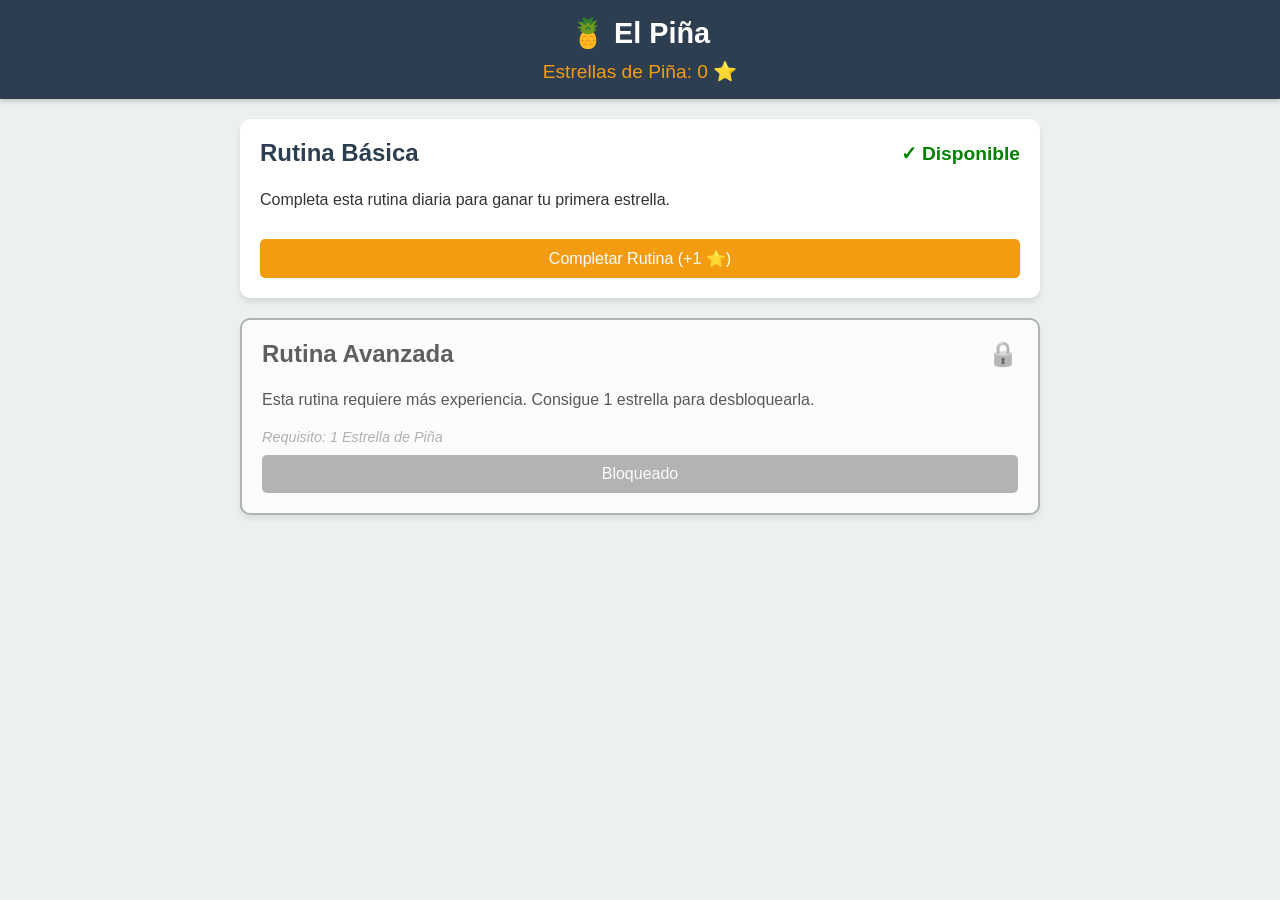
==== commit 9e254fcb: "Update index.html" ====
--- a/index.html
+++ b/index.html
@@ -1,989 +1,177 @@
 <!DOCTYPE html>
 <html lang="es">
 <head>
-<meta charset="UTF-8">
-<meta name="viewport" content="width=device-width, initial-scale=1.0">
-<title>菠萝 EL PIÑA — TRAINING SYSTEM</title>
-<link rel="preconnect" href="https://fonts.googleapis.com">
-<link href="https://fonts.googleapis.com/css2?family=Orbitron:wght@400;700;900&family=Share+Tech+Mono&family=Noto+Sans+SC:wght@700;900&display=swap" rel="stylesheet">
-<style>
-*,*::before,*::after{box-sizing:border-box;margin:0;padding:0}
-:root{
-  /* El Piña — Dorado tropical + Negro profundo + Toques jade */
-  --bg:#0A0800;--bg2:#110E00;--bg3:#181200;
-  --gold:#E8B800;        /* dorado piña */
-  --gold-l:#FFD84D;      /* dorado claro */
-  --gold-d:#9A7A00;      /* dorado oscuro */
-  --jade:#2DAA6B;        /* jade — acento secundario */
-  --jade-l:#3DD17F;
-  --orange:#E86A00;      /* naranja tropical */
-  --gd:rgba(232,184,0,0.09);--gm:rgba(232,184,0,0.22);
-  --white:#F5F0DC;
-  --white2:rgba(245,240,220,0.6);
-  --white3:rgba(245,240,220,0.28);
-  --red:#E53935;--rd:rgba(229,57,53,0.08);
-  --border:rgba(232,184,0,0.28);--borderb:rgba(232,184,0,0.6);
-  --t:var(--white);--t2:var(--white2);--t3:var(--white3);
-  --fd:'Orbitron','Courier New',monospace;
-  --fm:'Share Tech Mono','Courier New',monospace;
-  --fc:'Noto Sans SC',serif;
-  --gs:0 0 8px rgba(232,184,0,0.5);
-  --gm2:0 0 14px rgba(232,184,0,0.6),0 0 28px rgba(232,184,0,0.2);
-  --go:0 0 12px rgba(232,184,0,0.5),0 0 24px rgba(232,184,0,0.15);
-  --gr:0 0 12px rgba(229,57,53,0.55),0 0 24px rgba(229,57,53,0.2);
-  --gg:0 0 12px rgba(232,184,0,0.6),0 0 24px rgba(232,184,0,0.2);
-  --gj:0 0 10px rgba(45,170,107,0.5);
-  --cyan:var(--jade-l);--cd:rgba(45,170,107,0.1);
-  --od:rgba(232,184,0,0.1);
-}
-html{background:var(--bg)}
-body{
-  font-family:var(--fm);
-  background:var(--bg);
-  color:var(--t);
-  min-height:100vh;
-  overflow-x:hidden;
-  position:relative;
-}
-/* Subtle scanlines */
-body::before{
-  content:'';position:fixed;inset:0;
-  background:repeating-linear-gradient(0deg,transparent,transparent 3px,rgba(0,0,0,0.05) 3px,rgba(0,0,0,0.05) 6px);
-  pointer-events:none;z-index:1000;
-}
-/* Hex grid bg */
-body::after{
-  content:'';position:fixed;inset:0;
-  background-image:linear-gradient(rgba(232,184,0,0.022) 1px,transparent 1px),linear-gradient(90deg,rgba(232,184,0,0.022) 1px,transparent 1px);
-  background-size:60px 60px;
-  pointer-events:none;z-index:0;
-}
-.wrap{max-width:800px;margin:0 auto;padding:20px 14px 60px;position:relative;z-index:1}
+    <meta charset="UTF-8">
+    <meta name="viewport" content="width=device-width, initial-scale=1.0">
+    <title>El Piña - Tu Entrenador Personal</title>
+    <style>
+        :root {
+            --primary-color: #f39c12; /* Naranja Piña */
+            --secondary-color: #2c3e50; /* Azul Oscuro */
+            --bg-color: #ecf0f1;
+            --text-color: #333;
+            --card-bg: #ffffff;
+            --locked-color: #95a5a6;
+        }
 
-/* HEADER */
-.hdr{display:flex;align-items:center;gap:16px;margin-bottom:22px;padding-bottom:14px;border-bottom:2px solid var(--gold-d);position:relative}
-.hdr::after{content:'';position:absolute;bottom:-2px;left:0;width:60px;height:2px;background:var(--gold);box-shadow:var(--gs)}
-.pina-logo{width:64px;height:64px;border-radius:50%;border:2px solid var(--gold);flex-shrink:0;box-shadow:var(--gm2),inset 0 0 18px rgba(232,184,0,0.06);overflow:hidden;background:#fff}
-.pina-logo img{width:100%;height:100%;object-fit:cover}
-body.pina-mode .pina-logo{box-shadow:0 0 20px rgba(232,184,0,0.9),0 0 40px rgba(232,184,0,0.4),inset 0 0 18px rgba(232,184,0,0.1);animation:pulseLogo 1.5s ease-in-out infinite}
-@keyframes pulseLogo{0%,100%{transform:scale(1)}50%{transform:scale(1.04)}}
-.hdr-text{}
-.hdr-title{font-family:var(--fd);font-size:12px;font-weight:900;letter-spacing:.14em;color:var(--white);text-shadow:none}
-.hdr-title .gt{color:var(--gold);text-shadow:var(--gs);font-family:var(--fc)}
-.hdr-sub{font-size:10px;color:var(--white2);letter-spacing:.1em;margin-top:3px}
-.hdr-sub b{color:var(--gold-l)}
+        body {
+            font-family: 'Segoe UI', Tahoma, Geneva, Verdana, sans-serif;
+            background-color: var(--bg-color);
+            margin: 0;
+            padding: 0;
+            color: var(--text-color);
+        }
 
-/* NIVEL PIÑA — stars */
-.pina-level{display:flex;align-items:center;gap:8px;margin-top:6px}
-.pina-stars{display:flex;gap:3px}
-.pstar{font-size:16px;transition:all .3s;filter:grayscale(1);opacity:.3}
-.pstar.on{filter:none;opacity:1;text-shadow:0 0 8px rgba(232,184,0,0.9)}
-body.pina-mode .pstar.on{animation:starPulse 1.2s ease-in-out infinite}
-@keyframes starPulse{0%,100%{transform:scale(1)}50%{transform:scale(1.15)}}
-.pina-lvl-lbl{font-size:9px;letter-spacing:.12em;color:var(--white3);text-transform:uppercase}
-.elite-badge{display:none;font-family:var(--fd);font-size:9px;letter-spacing:.15em;color:var(--gold);text-shadow:var(--gg);border:1px solid rgba(232,184,0,.4);padding:2px 10px;border-radius:2px;background:var(--gd);animation:auraFloat 2s ease-in-out infinite}
-body.pina-mode .elite-badge{display:inline-block}
+        header {
+            background-color: var(--secondary-color);
+            color: white;
+            padding: 1rem;
+            text-align: center;
+            box-shadow: 0 2px 5px rgba(0,0,0,0.2);
+        }
 
-/* STATS */
-.stats{display:grid;grid-template-columns:repeat(4,1fr);gap:8px;margin-bottom:20px}
-.stat{border:1px solid var(--border);border-top:2px solid var(--gold);border-radius:3px;padding:10px 12px;background:var(--bg2)}
-.stat-lbl{font-size:9px;color:var(--white3);letter-spacing:.12em;text-transform:uppercase;margin-bottom:3px}
-.stat-val{font-family:var(--fd);font-size:21px;font-weight:700;color:var(--white)}
-body.pina-mode .stat{border-top-color:var(--gold-l)}
-body.pina-mode .stat-val{color:var(--gold-l);text-shadow:var(--gg)}
+        header h1 {
+            margin: 0;
+            font-size: 1.8rem;
+        }
 
-/* WEEK */
-.sec-lbl{font-size:9px;letter-spacing:.15em;color:var(--white3);text-transform:uppercase;margin-bottom:8px}
-.sec-lbl::before{content:'▸ ';color:var(--gold)}
-.week{display:grid;grid-template-columns:repeat(5,1fr);gap:6px;margin-bottom:20px}
-.day{border:1px solid var(--border);border-radius:3px;padding:8px 6px;text-align:center;background:var(--bg2)}
-.day.today{border-color:var(--gold);border-top:2px solid var(--gold);box-shadow:0 0 12px rgba(232,184,0,0.2)}
-.day.done{border-color:var(--gold);background:rgba(232,184,0,0.08)}
-.d-name{font-size:9px;letter-spacing:.1em;color:var(--white3);text-transform:uppercase}
-.d-num{font-family:var(--fd);font-size:16px;font-weight:700;margin:2px 0 5px;color:var(--white)}
-.day.today .d-num{color:var(--gold-l);text-shadow:var(--gs)}
-.day.done .d-num{color:var(--gold-l)}
-body.pina-mode .day.done{border-color:var(--gold-l);background:rgba(232,184,0,0.12)}
-.d-tags{display:flex;flex-direction:column;gap:2px;align-items:center;margin-bottom:5px}
-.tag{font-size:9px;padding:1px 5px;border-radius:2px;font-weight:700;letter-spacing:.03em}
-.tb{background:rgba(232,184,0,0.12);color:var(--gold-l);border:.5px solid rgba(232,184,0,0.3)}
-.tp{background:rgba(255,255,255,0.06);color:var(--white2);border:.5px solid rgba(255,255,255,0.15)}
-.chk{width:20px;height:20px;border-radius:2px;border:1px solid var(--border);background:transparent;cursor:pointer;font-size:11px;color:transparent;transition:all .2s;font-family:var(--fm)}
-.chk:hover{border-color:var(--gold);color:var(--gold)}
-.chk.on{background:var(--gold);border-color:var(--gold);color:#000;font-weight:700}
+        .stars-container {
+            margin-top: 10px;
+            font-size: 1.2rem;
+            color: var(--primary-color);
+        }
 
-/* TABS */
-.tabs{display:flex;gap:4px;margin-bottom:16px;flex-wrap:wrap;border-bottom:1px solid var(--border);padding-bottom:12px}
-.tbtn{font-family:var(--fm);font-size:10px;letter-spacing:.12em;text-transform:uppercase;padding:7px 13px;border:1px solid transparent;border-radius:2px;background:transparent;color:var(--white3);cursor:pointer;transition:all .2s}
-.tbtn:hover{color:var(--white2);border-color:var(--border)}
-.tbtn.on{background:var(--gold);color:#000;font-weight:700;border-color:var(--gold)}
-body.pina-mode .tbtn.on{background:var(--gold-d);color:var(--gold-l);border-color:var(--gold-l)}
-.tc{display:none}.tc.on{display:block}
+        .container {
+            max-width: 800px;
+            margin: 20px auto;
+            padding: 0 15px;
+        }
 
-/* BOXING TAB */
-.base{border:1px solid rgba(255,34,68,.25);background:var(--rd);border-radius:3px;padding:10px 14px;margin-bottom:14px}
-.base-ttl{font-size:9px;letter-spacing:.15em;color:var(--red);text-shadow:var(--gr);margin-bottom:6px;text-transform:uppercase}
-.base-ttl::before{content:'⚠ '}
-.base-items{display:flex;flex-wrap:wrap;gap:3px 14px}
-.bi{font-size:11px;color:rgba(255,34,68,.65)}
-.bi::before{content:'▸ '}
+        .routine-card {
+            background-color: var(--card-bg);
+            border-radius: 10px;
+            padding: 20px;
+            margin-bottom: 20px;
+            box-shadow: 0 4px 6px rgba(0,0,0,0.1);
+            transition: transform 0.2s;
+            position: relative;
+            overflow: hidden;
+        }
 
-.tbox{display:flex;gap:14px;margin-bottom:14px;align-items:flex-start}
-.tring-wrap{position:relative;flex-shrink:0}
-.tring-svg{width:178px;height:178px;transform:rotate(-90deg)}
-.ring-bg{fill:none;stroke:rgba(232,184,0,.08);stroke-width:5}
-.ring-fill{fill:none;stroke:var(--gold);stroke-width:5;stroke-linecap:butt;transition:stroke-dashoffset 0.9s linear,stroke .3s;filter:drop-shadow(0 0 5px rgba(232,184,0,0.6))}
-.ring-fill.restc{stroke:rgba(245,240,220,0.5);filter:drop-shadow(0 0 5px rgba(245,240,220,0.3))}
-.ring-fill.warnc{stroke:var(--red);filter:drop-shadow(0 0 6px rgba(229,57,53,0.7))}
-body.pina-mode .ring-fill{stroke:var(--gold-l);filter:drop-shadow(0 0 8px rgba(255,216,77,0.8))}
-.tsweep{position:absolute;inset:0;border-radius:50%}
-.tsweep.go{background:conic-gradient(from 0deg,transparent 88%,rgba(232,184,0,.18) 100%);animation:spin 2.5s linear infinite}
-.tover{position:absolute;inset:0;display:flex;flex-direction:column;align-items:center;justify-content:center;pointer-events:none}
-.tphase{font-size:9px;letter-spacing:.15em;text-transform:uppercase;margin-bottom:2px}
-.tphase.w{color:var(--gold-l);text-shadow:var(--gs)}
-.tphase.r{color:var(--white2)}
-.tphase.d{color:var(--gold);text-shadow:var(--gg)}
-.tphase.x{color:var(--white3)}
-.ttime{font-family:var(--fd);font-size:34px;font-weight:900;color:var(--white);letter-spacing:.04em}
-.ttime.rc{color:var(--white2)}
-.ttime.wc{color:var(--red);text-shadow:var(--gr);animation:blink .5s step-end infinite}
-.tsubr{font-size:9px;color:var(--t3);letter-spacing:.08em;margin-top:3px;text-align:center;padding:0 8px;line-height:1.4}
-@keyframes blink{50%{opacity:.25}}
-@keyframes spin{to{transform:rotate(360deg)}}
+        .routine-card:hover {
+            transform: translateY(-3px);
+        }
 
-.tinfo{flex:1;display:flex;flex-direction:column;gap:10px}
-.tdetail{border:1px solid var(--border);background:var(--gd);border-radius:3px;padding:12px}
-.td-lbl{font-size:9px;color:var(--t3);letter-spacing:.12em;text-transform:uppercase;margin-bottom:4px}
-.td-title{font-family:var(--fd);font-size:12px;color:var(--gold);text-shadow:var(--gg);letter-spacing:.04em}
-.td-keys{font-size:11px;color:var(--t2);margin-top:6px;line-height:1.55}
-.tctrl{display:flex;gap:8px;flex-wrap:wrap}
+        .routine-card h2 {
+            color: var(--secondary-color);
+            margin-top: 0;
+            display: flex;
+            align-items: center;
+            justify-content: space-between;
+        }
 
-.btn-p{font-family:var(--fm);font-size:11px;letter-spacing:.1em;text-transform:uppercase;padding:10px 18px;border:1px solid var(--gold);border-radius:2px;background:var(--od);color:var(--gold);cursor:pointer;transition:all .2s;box-shadow:var(--go)}
-.btn-p:hover{background:rgba(232,184,0,.18)}
-.btn-s{font-family:var(--fm);font-size:11px;letter-spacing:.08em;text-transform:uppercase;padding:10px 14px;border:1px solid var(--border);border-radius:2px;background:transparent;color:var(--t2);cursor:pointer;transition:all .2s}
-.btn-s:hover{border-color:var(--gold);color:var(--gold)}
-.btn-c{font-family:var(--fm);font-size:11px;letter-spacing:.08em;text-transform:uppercase;padding:10px 14px;border:1px solid rgba(45,170,107,.3);border-radius:2px;background:var(--cd);color:var(--cyan);cursor:pointer;transition:all .2s}
-.btn-c:hover{box-shadow:var(--gj)}
+        .routine-card p {
+            line-height: 1.6;
+        }
 
-.rgrid{display:grid;grid-template-columns:repeat(3,1fr);gap:6px}
-.ri{border:1px solid var(--border);border-radius:3px;padding:8px 10px;cursor:pointer;transition:all .2s;background:var(--bg2)}
-.ri:hover{border-color:var(--gold)}
-.ri.act{border-color:var(--gold);background:rgba(232,184,0,0.1);border-left:3px solid var(--gold)}
-.ri.dn{opacity:.5;background:var(--bg3);border-color:var(--border)}
-.ri-num{font-size:9px;color:var(--white3);letter-spacing:.1em;text-transform:uppercase}
-.ri.act .ri-num{color:var(--gold-l)}
-.ri.dn .ri-num{color:var(--gold)}
-.ri-title{font-size:11px;color:var(--white);line-height:1.35;margin-top:2px}
+        .btn {
+            background-color: var(--primary-color);
+            color: white;
+            border: none;
+            padding: 10px 20px;
+            border-radius: 5px;
+            cursor: pointer;
+            font-size: 1rem;
+            width: 100%;
+            margin-top: 10px;
+            transition: background-color 0.3s;
+        }
 
-/* PLIO TAB */
-.plio-day{display:flex;gap:6px;margin-bottom:12px}
-.pd-btn{font-family:var(--fm);font-size:11px;letter-spacing:.1em;text-transform:uppercase;padding:6px 16px;border-radius:2px;border:1px solid var(--border);background:transparent;color:var(--t2);cursor:pointer;transition:all .2s}
-.pd-btn.on{border-color:var(--jade);color:var(--jade-l);background:var(--cd);box-shadow:var(--gj)}
-.plio-blk{display:flex;gap:5px;margin-bottom:12px;flex-wrap:wrap}
-.pb-btn{font-family:var(--fm);font-size:10px;letter-spacing:.1em;text-transform:uppercase;padding:5px 12px;border-radius:2px;border:1px solid var(--border);background:transparent;color:var(--t3);cursor:pointer;transition:all .2s}
-.pb-btn.on{border-color:var(--gold);color:var(--gold);background:var(--gd);box-shadow:var(--gg)}
+        .btn:hover {
+            background-color: #e67e22;
+        }
 
-.ptimer{border:1px solid rgba(45,170,107,.25);background:var(--cd);border-radius:3px;padding:14px 16px;margin-bottom:12px}
-.pt-header{display:flex;align-items:center;gap:14px;margin-bottom:10px}
-.pt-time{font-family:var(--fd);font-size:42px;font-weight:900;color:var(--jade-l);text-shadow:var(--gj);letter-spacing:.04em;flex-shrink:0;width:110px;text-align:center}
-.pt-time.gn{color:var(--gold);text-shadow:var(--gm2)}
-.pt-time.wn{color:var(--red);text-shadow:var(--gr);animation:blink .5s step-end infinite}
-.pt-info{flex:1}
-.pt-phase{font-size:9px;letter-spacing:.12em;text-transform:uppercase;color:var(--t3);margin-bottom:3px}
-.pt-phase.w{color:var(--gold);text-shadow:var(--gs)}
-.pt-phase.r{color:var(--jade-l)}
-.pt-ex{font-size:13px;color:var(--gold);text-shadow:var(--gg);margin-bottom:3px}
-.pt-prog{font-size:11px;color:var(--t2)}
-.pt-bar{height:3px;background:rgba(45,170,107,.1);border-radius:2px;margin-top:8px;overflow:hidden}
-.pt-fill{height:100%;border-radius:2px;background:var(--jade-l);box-shadow:var(--gj);transition:width .8s linear}
-.pt-fill.gf{background:var(--gold);box-shadow:var(--gs)}
-.pt-ctrl{display:flex;gap:8px;flex-wrap:wrap;margin-top:10px}
+        /* Estilos para rutinas bloqueadas */
+        .routine-card.locked {
+            filter: grayscale(100%);
+            opacity: 0.8;
+            pointer-events: none; /* Desactiva clicks */
+            border: 2px solid var(--locked-color);
+        }
 
-.dev-box{border:1px solid rgba(232,184,0,.2);background:var(--gd);border-radius:3px;padding:14px 16px;margin-bottom:12px;text-align:center}
-.dev-lbl{font-size:9px;letter-spacing:.15em;color:rgba(232,184,0,.5);text-transform:uppercase;margin-bottom:6px}
-.dev-time{font-family:var(--fd);font-size:36px;font-weight:700;color:var(--gold);text-shadow:var(--gg)}
-.dev-ctrl{display:flex;gap:8px;justify-content:center;margin-top:10px;flex-wrap:wrap}
-.btn-g{font-family:var(--fm);font-size:11px;letter-spacing:.08em;text-transform:uppercase;padding:9px 16px;border:1px solid rgba(232,184,0,.4);border-radius:2px;background:var(--gd);color:var(--gold);cursor:pointer;transition:all .2s}
-.btn-g:hover{box-shadow:var(--gg)}
+        .lock-icon {
+            font-size: 1.5rem;
+            margin-left: 10px;
+        }
 
-.plio-sec{margin-bottom:12px}
-.ps-title{font-size:9px;letter-spacing:.15em;text-transform:uppercase;color:var(--t3);padding:5px 10px;background:var(--bg2);border:1px solid var(--border);border-radius:2px;margin-bottom:5px}
-.ps-title::before{content:'◈ ';color:var(--gold)}
-.ex{border:1px solid var(--border);border-radius:2px;overflow:hidden;margin-bottom:4px;background:var(--bg2)}
-.ex-hdr{padding:8px 12px;display:flex;align-items:center;justify-content:space-between;cursor:pointer;transition:background .2s}
-.ex-hdr:hover{background:var(--gd)}
-.ex-name{font-size:12px;color:var(--t)}
-.ex-det{font-size:11px;color:var(--t3);margin-top:1px}
-.ex-body{display:none;padding:8px 12px 10px;border-top:1px solid var(--border)}
-.ex-body.open{display:block}
-.ex-note{font-size:11px;color:var(--gold);margin-bottom:5px}
-.ex-note::before{content:'⚠ '}
-.lnk{display:inline-block;font-size:11px;color:var(--jade-l);text-decoration:none;border:.5px solid rgba(45,170,107,.25);padding:3px 10px;border-radius:2px;letter-spacing:.04em;transition:all .2s}
-.lnk:hover{background:rgba(45,170,107,.06);box-shadow:var(--gj)}
-.earr{font-size:14px;color:var(--t3);transition:transform .2s;margin-left:8px;flex-shrink:0}
-.earr.open{transform:rotate(90deg)}
+        .locked-message {
+            font-size: 0.9rem;
+            color: var(--locked-color);
+            font-style: italic;
+            margin-top: 5px;
+        }
 
-/* HISTORY */
-.hw{display:flex;gap:10px;flex-wrap:wrap;margin-bottom:10px}
-.hwk{display:flex;gap:4px}
-.hd{width:14px;height:14px;border-radius:2px}
-.hd.hit{background:var(--gold);box-shadow:var(--gs)}
-.hd.miss{background:var(--bg3);border:.5px solid var(--border)}
-.hd.fut{background:transparent;border:.5px dashed var(--border)}
-.hleg{display:flex;gap:14px;font-size:11px;color:var(--t3);flex-wrap:wrap;margin-bottom:10px}
-.hleg-i{display:flex;align-items:center;gap:5px}
-.hled{width:10px;height:10px;border-radius:2px}
-.dec{height:1px;background:linear-gradient(90deg,transparent,var(--border),transparent);margin:14px 0}
-
-/* NIVEL PIÑA OVERLAY */
-.tr{position:absolute;border-radius:50%;border:2px solid var(--gold);opacity:0}
-.tr1{width:80px;height:80px}
-.tr2{width:160px;height:160px}
-.tr3{width:280px;height:280px}
-.tr4{width:420px;height:420px}
-@keyframes ringEx{
-  0%{transform:scale(.1);opacity:.9;border-width:4px}
-  100%{transform:scale(4);opacity:0;border-width:1px}
-}
-@keyframes auraFloat{
-  0%,100%{transform:scaleY(1) scaleX(1);opacity:.6}
-  50%{transform:scaleY(1.08) scaleX(0.96);opacity:.9}
-}
-@keyframes screenShake{
-  0%,100%{transform:translate(0,0)}
-  15%{transform:translate(-4px,2px)}
-  30%{transform:translate(4px,-3px)}
-  45%{transform:translate(-3px,4px)}
-  60%{transform:translate(5px,-2px)}
-  75%{transform:translate(-2px,3px)}
-  90%{transform:translate(3px,-4px)}
-}
-@keyframes eliteGlow{
-  0%,100%{box-shadow:var(--gg),inset 0 0 20px rgba(232,184,0,.05)}
-  50%{box-shadow:0 0 20px rgba(232,184,0,.7),0 0 40px rgba(232,184,0,.3),inset 0 0 30px rgba(232,184,0,.08)}
-}
-.spark{position:absolute;width:3px;height:3px;border-radius:50%;background:var(--gold);pointer-events:none}
-@keyframes sparkFly{
-  0%{transform:translate(0,0) scale(1);opacity:1}
-  100%{transform:translate(var(--dx),var(--dy)) scale(0);opacity:0}
-}
-
-/* Pina mode overrides */
-body.pina-mode .hdr{border-bottom-color:var(--gold-l)}
-body.pina-mode .hdr-title .gt{color:var(--gold-l);text-shadow:var(--gg)}
-body.pina-mode #sStreak{animation:auraFloat 1.5s ease-in-out infinite}
-
-@media(max-width:600px){
-  .stats{grid-template-columns:repeat(2,1fr)}
-  .rgrid{grid-template-columns:repeat(2,1fr)}
-  .tbox{flex-direction:column;align-items:center}
-  .tring-svg{width:160px;height:160px}
-  .ttime{font-size:28px}
-  .hdr-title{font-size:10px}
-}
-</style>
+    </style>
 </head>
 <body>
-<div class="wrap">
 
-<!-- HEADER -->
-<div class="hdr">
-  <div class="pina-logo">
-    <img src="[data-uri]" alt="菠萝 El Piña">
-  </div>
-  <div class="hdr-text">
-    <div class="hdr-title">◈ <span class="gt">菠萝</span> EL PIÑA — TRAINING SYSTEM ◈ <span class="elite-badge">⭐ PIÑA SUPREMA</span></div>
-    <div class="hdr-sub">VALPARAÍSO · <b>EL PROFE</b> · CAL 1: BOXEO · CAL 2: PLIO</div>
-    <div class="pina-level">
-      <div class="pina-stars" id="pinaStars">
-        <span class="pstar" data-i="0">⭐</span>
-        <span class="pstar" data-i="1">⭐</span>
-        <span class="pstar" data-i="2">⭐</span>
-        <span class="pstar" data-i="3">⭐</span>
-        <span class="pstar" data-i="4">⭐</span>
-      </div>
-      <span class="pina-lvl-lbl" id="pinaLvlLbl">NIVEL PIÑA: 0/5</span>
+<header>
+    <h1>🍍 El Piña</h1>
+    <div class="stars-container">
+        Estrellas de Piña: <span id="star-count">0</span> ⭐
     </div>
-  </div>
+</header>
+
+<div class="container">
+    
+    <!-- Rutina 1: Disponible -->
+    <div class="routine-card" id="card-basic">
+        <h2>Rutina Básica <span style="font-size:0.8em; color:green;">✓ Disponible</span></h2>
+        <p>Completa esta rutina diaria para ganar tu primera estrella.</p>
+        <button class="btn" onclick="completeRoutine('basic')">Completar Rutina (+1 ⭐)</button>
+    </div>
+
+    <!-- Rutina 2: Bloqueada (Ejemplo de desbloqueo) -->
+    <div class="routine-card locked" id="card-advanced">
+        <h2>Rutina Avanzada <span class="lock-icon">🔒</span></h2>
+        <p>Esta rutina requiere más experiencia. Consigue 1 estrella para desbloquearla.</p>
+        <div class="locked-message">Requisito: 1 Estrella de Piña</div>
+        <button class="btn">Bloqueado</button>
+    </div>
+
 </div>
 
-<!-- STATS -->
-<div class="stats">
-  <div class="stat"><div class="stat-lbl">Racha activa</div><div class="stat-val" id="sStreak">—</div></div>
-  <div class="stat"><div class="stat-lbl">Esta semana</div><div class="stat-val" id="sWeek">—</div></div>
-  <div class="stat"><div class="stat-lbl">Rounds hoy</div><div class="stat-val" id="sRounds">0/9</div></div>
-  <div class="stat"><div class="stat-lbl">Sesiones</div><div class="stat-val" id="sTotal">0</div></div>
-</div>
+<script>
+    // Lógica simple de gamificación
+    let stars = 0;
 
-<!-- WEEK -->
-<div class="sec-lbl">Sesiones de esta semana</div>
-<div class="week" id="weekGrid"></div>
+    function updateDisplay() {
+        document.getElementById('star-count').innerText = stars;
+        
+        const advancedCard = document.getElementById('card-advanced');
+        
+        // Verificar si desbloquear la rutina avanzada
+        if (stars >= 1) {
+            advancedCard.classList.remove('locked');
+            advancedCard.querySelector('h2').innerHTML = 'Rutina Avanzada <span style="font-size:0.8em; color:green;">✓ Desbloqueada</span>';
+            advancedCard.querySelector('.lock-icon').remove();
+            advancedCard.querySelector('.locked-message').remove();
+            advancedCard.querySelector('.btn').innerText = 'Comenzar Rutina Avanzada';
+            advancedCard.querySelector('.btn').onclick = function() { alert('¡Iniciando rutina avanzada!'); };
+        }
+    }
 
-<!-- TABS -->
-<div class="tabs">
-  <button class="tbtn on" onclick="tab('boxing',this)">⚡ Calistenia 1 — Boxeo</button>
-  <button class="tbtn" onclick="tab('plio',this)">◈ Calistenia 2 — Plio</button>
-  <button class="tbtn" onclick="tab('hist',this)">◉ Historial</button>
-</div>
+    function completeRoutine(type) {
+        if (type === 'basic') {
+            stars++;
+            alert('¡Felicidades! Has ganado una Estrella de Piña 🍍⭐');
+            updateDisplay();
+        }
+    }
 
-<!-- BOXING TAB -->
-<div id="tc-boxing" class="tc on">
-  <div class="base">
-    <div class="base-ttl">Base obligatoria — todos los rounds</div>
-    <div class="base-items">
-      <span class="bi">Pies al ancho de hombros, puntas 45°</span>
-      <span class="bi">Talones activos, rodillas semiflexión</span>
-      <span class="bi">Codos pegados al cuerpo</span>
-      <span class="bi">Mano izquierda adelantada</span>
-      <span class="bi">Mentón abajo</span>
-    </div>
-  </div>
-
-  <div class="tbox">
-    <div class="tring-wrap">
-      <svg class="tring-svg" viewBox="0 0 178 178">
-        <circle class="ring-bg" cx="89" cy="89" r="82"/>
-        <circle class="ring-fill" id="ringFill" cx="89" cy="89" r="82" stroke-dasharray="515.2" stroke-dashoffset="0"/>
-      </svg>
-      <div class="tsweep" id="sweepEl"></div>
-      <div class="tover">
-        <div class="tphase x" id="tPhase">STANDBY</div>
-        <div class="ttime" id="tTime">3:00</div>
-        <div class="tsubr" id="tSub">Round 1 de 9</div>
-      </div>
-    </div>
-
-    <div class="tinfo">
-      <div class="tdetail">
-        <div class="td-lbl">Round activo</div>
-        <div class="td-title" id="tRTitle">R1 — Estabilidad y equilibrio</div>
-        <div class="td-keys" id="tRKeys">Movimiento de péndulo activo. Desplazamientos adelante, atrás, izquierda, derecha.</div>
-      </div>
-      <div class="tctrl">
-        <button class="btn-s" onclick="bReset()">↺ Reset</button>
-        <button class="btn-p" id="btnSS" onclick="bToggle()">▶ INICIAR</button>
-      </div>
-    </div>
-  </div>
-
-  <div class="sec-lbl">Seleccionar round</div>
-  <div class="rgrid" id="roundGrid"></div>
-</div>
-
-<!-- PLIO TAB -->
-<div id="tc-plio" class="tc">
-  <div class="plio-day">
-    <button class="pd-btn on" id="pdA" onclick="setPDay('diaA')">◈ DÍA A — SESIÓN 2</button>
-    <button class="pd-btn" id="pdB" onclick="setPDay('diaB')">◈ DÍA B — SESIÓN 4</button>
-  </div>
-  <div class="plio-blk">
-    <button class="pb-btn on" id="pbC" onclick="setPBlk('calent')">▸ CALENTAMIENTO</button>
-    <button class="pb-btn" id="pbD" onclick="setPBlk('dev')">▸ DESARROLLO</button>
-    <button class="pb-btn" id="pbF" onclick="setPBlk('finish')">▸ FINISHER</button>
-  </div>
-
-  <div class="ptimer" id="pTimerBox">
-    <div class="pt-header">
-      <div class="pt-time gn" id="ptTime">0:30</div>
-      <div class="pt-info">
-        <div class="pt-phase w" id="ptPhase">TRABAJO</div>
-        <div class="pt-ex" id="ptEx">—</div>
-        <div class="pt-prog" id="ptProg">Ronda 1 / 8</div>
-        <div class="pt-bar"><div class="pt-fill gf" id="ptFill" style="width:100%"></div></div>
-      </div>
-    </div>
-    <div class="pt-ctrl">
-      <button class="btn-s" onclick="pReset()">↺ Reset</button>
-      <button class="btn-c" id="btnPS" onclick="pToggle()">▶ INICIAR</button>
-    </div>
-  </div>
-
-  <div class="dev-box" id="devBox" style="display:none">
-    <div class="dev-lbl">◈ Cronómetro de descanso entre series</div>
-    <div class="dev-time" id="devTime">1:20</div>
-    <div class="dev-ctrl">
-      <button class="btn-g" onclick="devStart(80)">▶ 1:20 — Entre series</button>
-      <button class="btn-g" onclick="devStart(75)">▶ 1:15</button>
-      <button class="btn-g" onclick="devStart(60)">▶ 1:00 — Entre ejercicios</button>
-      <button class="btn-s" onclick="devStop()">↺ Stop</button>
-    </div>
-  </div>
-
-  <div id="plioList"></div>
-</div>
-
-<!-- HISTORY TAB -->
-<div id="tc-hist" class="tc">
-  <div class="sec-lbl">Registro — últimas 4 semanas</div>
-  <div class="hleg">
-    <div class="hleg-i"><div class="hled" style="background:var(--gold);box-shadow:var(--gs)"></div>Completado</div>
-    <div class="hleg-i"><div class="hled" style="background:var(--bg3);border:.5px solid var(--border)"></div>Pendiente</div>
-    <div class="hleg-i"><div class="hled" style="border:.5px dashed var(--border)"></div>Próximo</div>
-  </div>
-  <div class="hw" id="histGrid"></div>
-  <div class="dec"></div>
-  <div style="font-size:12px;color:var(--t2)" id="histTxt"></div>
-</div>
-
-<!-- NIVEL PIÑA OVERLAY -->
-<div id="transOverlay" style="display:none;position:fixed;inset:0;z-index:9999;pointer-events:none;overflow:hidden">
-  <div id="transFlash" style="position:absolute;inset:0;background:rgba(232,184,0,0.9);opacity:0;transition:opacity .05s"></div>
-  <div id="transRings" style="position:absolute;inset:0;display:flex;align-items:center;justify-content:center">
-    <div class="tr tr1"></div><div class="tr tr2"></div><div class="tr tr3"></div><div class="tr tr4"></div>
-  </div>
-  <div id="transCenter" style="position:absolute;inset:0;display:flex;flex-direction:column;align-items:center;justify-content:center;opacity:0">
-    <div id="tcSparks" style="position:absolute;inset:0;pointer-events:none"></div>
-    <div style="font-family:var(--fc);font-size:64px;font-weight:900;color:var(--gold);text-shadow:0 0 30px rgba(232,184,0,0.9),0 0 60px rgba(232,184,0,0.5);line-height:1;margin-bottom:8px">菠萝</div>
-    <div style="font-family:var(--fd);font-size:10px;letter-spacing:.25em;color:rgba(232,184,0,0.8);margin-bottom:6px">NIVEL PIÑA DESBLOQUEADO</div>
-    <div id="tcStars" style="font-size:32px;letter-spacing:4px;text-shadow:0 0 20px rgba(232,184,0,1)">⭐</div>
-    <div style="height:2px;width:200px;background:linear-gradient(90deg,transparent,var(--gold),transparent);margin:12px 0"></div>
-    <div id="tcTitle" style="font-family:var(--fd);font-size:22px;font-weight:900;letter-spacing:.15em;color:var(--gold);text-shadow:0 0 20px rgba(232,184,0,1),0 0 40px rgba(232,184,0,0.6);margin-top:6px">¡EL PIÑA!</div>
-  </div>
-</div>
-
-</div>
-<script>
-// ═══════════════════════════════════════
-// DATA
-// ═══════════════════════════════════════
-const ROUNDS=[
-  {t:"Estabilidad y equilibrio",k:"Movimiento de péndulo activo. Desplazamientos adelante, atrás, izquierda, derecha."},
-  {t:"Desplazamiento + golpes básicos",k:"Jab solo, recto solo, 1–2, 1–1–2. La potencia nace desde la cadera. Gatillazo en cada golpe."},
-  {t:"Fluidez y esquivas",k:"Rolling, slips, parry, stop, pivoteos, paso atrás. SIN lanzar golpes. Lento–moderado."},
-  {t:"Integración técnica",k:"Todo integrado: desplazamientos + esquivas + paso atrás. SIN golpes de poder."},
-  {t:"Uppercuts",k:"Base baja, rodillas flexionadas. Uppercuts solos, aislados, en secuencia. Siempre sacar los hombros."},
-  {t:"Sombra total controlada",k:"Todo integrado. Lento, fluido, técnico. Si puedes hacerlo lento → podrás hacerlo en tiempo real."},
-  {t:"Repetición con autocorrección",k:"Exactamente igual que Round 6. Más control, más calidad. Repetir es la clave."},
-  {t:"Intensidad controlada",k:"60–80% del potencial. Mantener base y técnica. SIN perder la base bajo ningún concepto."},
-  {t:"Jab y volumen",k:"Fluir lento. Jab activo TODO el round. Jab si estás cansado, perdido, necesitas espacio o distancia."},
-];
-
-const PLIO={
-  diaA:{
-    calent:{rounds:8,workSec:30,restSec:20,exs:["Skipping","Plancha alta"]},
-    dev:[
-      {name:"Saltos al cajón frontal",detail:"2 series · 4–6 reps · 1:20 descanso",note:"La bajada con cuidado.",link:"https://youtube.com/shorts/8LstYuM2UoM"},
-      {name:"Pogo jumps",detail:"2 series · 20 saltos · 1:20 descanso",note:"",link:"https://youtube.com/shorts/SjHRwhGXBl8"},
-      {name:"CMJ — Salto con contramovimiento",detail:"2 series · 6 saltos · 1:20 descanso",note:"La caída no debe sonar fuerte.",link:"https://youtube.com/shorts/yDgbFFcIx6w"},
-      {name:"Skipping rodillas altas",detail:"2 series · 20 reps · 1:20 descanso",note:"Mínimo contacto con el piso, máxima velocidad.",link:"https://youtube.com/shorts/BMwSSzITP2Q"},
-      {name:"Sentadillas con salto",detail:"2 series · 6 reps · 1:20 descanso",note:"",link:"https://youtube.com/shorts/9hi65bciMdA"},
-      {name:"Salto longitudinal",detail:"2 series · 4–6 reps · 1:20 descanso",note:"",link:"https://youtube.com/shorts/v0yrBWA3eEs"},
-    ],
-    finish:{rounds:10,workSec:30,restSec:45,exs:["Pushups hand release","Air squats"],links:["https://youtube.com/shorts/dFI0VWMqxIk","https://youtube.com/shorts/eUy9DpornNI"]},
-  },
-  diaB:{
-    calent:{rounds:8,workSec:30,restSec:20,exs:["Skipping","Plancha alta"]},
-    dev:[
-      {name:"Ankle hops (vereda o escalón)",detail:"2 series · 20 saltos · 1:20 descanso",note:"",link:"https://youtube.com/shorts/dy8Ytmc2K8Q"},
-      {name:"Caída del cajón",detail:"2 series · 4–6 reps · 1:20 descanso",note:"",link:"https://youtube.com/shorts/OpnU8haeXPo"},
-      {name:"Drop Jump",detail:"2 series · 4–6 reps · 1:20 descanso",note:"Caída profunda.",link:"https://youtube.com/shorts/34mM55xrR3w"},
-      {name:"Death jumps",detail:"2 series · 4–6 reps · 1:20 descanso",note:"Caída NO profunda — apenas tocas el piso y saltas.",link:"https://youtube.com/shorts/XwZkwe0PyT4"},
-      {name:"Power pushups",detail:"2 series · 6–8 reps · 1:20 descanso",note:"",link:"https://youtube.com/shorts/iO0sT5FDgj4"},
-    ],
-    finish:{rounds:10,workSec:35,restSec:45,exs:["Russian twist","Sombra de boxeo suave"],links:["https://youtube.com/shorts/-cPtvFdT8dc",""]},
-  }
-};
-const CALENT_LINKS=["https://youtube.com/shorts/NS796lhAEPw","https://youtube.com/shorts/BbbZJy1WsWo"];
-
-// NIVEL PIÑA: 1 estrella = 2 sesiones, 2=4, 3=7, 4=10, 5=14
-const PINA_THRESHOLDS=[2,4,7,10,14];
-const PINA_NAMES=["¡PRIMERA PIÑA!","¡PIÑA DOBLE!","¡PIÑA POWER!","¡SUPER PIÑA!","¡PIÑA SUPREMA! 菠萝"];
-
-// ═══════════════════════════════════════
-// STATE
-// ═══════════════════════════════════════
-const TODAY=new Date();
-const TDK=TODAY.toISOString().slice(0,10);
-const TDOW=TODAY.getDay();
-let S=JSON.parse(localStorage.getItem('pina_state')||'{"weeks":{},"total":0}');
-let RD=JSON.parse(localStorage.getItem('pina_rounds')||'{"date":"","done":[]}');
-let rdSet=new Set(RD.date===TDK?RD.done:[]);
-function save(){localStorage.setItem('pina_state',JSON.stringify(S))}
-function saveR(){localStorage.setItem('pina_rounds',JSON.stringify({date:TDK,done:[...rdSet]}))}
-
-// ═══════════════════════════════════════
-// AUDIO
-// ═══════════════════════════════════════
-let actx=null;
-function getCtx(){if(!actx)actx=new(window.AudioContext||window.webkitAudioContext)();return actx}
-function beep(freq,dur,type='square',vol=0.18,delay=0){
-  try{
-    const c=getCtx();
-    const o=c.createOscillator(),g=c.createGain();
-    o.connect(g);g.connect(c.destination);
-    o.type=type;o.frequency.value=freq;
-    g.gain.setValueAtTime(vol,c.currentTime+delay);
-    g.gain.exponentialRampToValueAtTime(0.001,c.currentTime+delay+dur);
-    o.start(c.currentTime+delay);o.stop(c.currentTime+delay+dur+0.01);
-  }catch(e){}
-}
-function sndWork(){beep(523,0.12);beep(660,0.18,undefined,undefined,0.1)}
-function sndRest(){beep(440,0.12);beep(330,0.18,undefined,undefined,0.1)}
-function sndWarn(){beep(880,0.07);beep(880,0.07,undefined,undefined,0.18);beep(880,0.07,undefined,undefined,0.36)}
-function sndRound(){beep(660,0.12);beep(784,0.2,undefined,undefined,0.1)}
-function sndDone(){[523,659,784,1047].forEach((f,i)=>beep(f,0.25,undefined,0.15,i*0.14))}
-function sndPina(){
-  try{
-    const ctx=getCtx(),t=ctx.currentTime;
-    const buf=ctx.createBuffer(1,ctx.sampleRate*0.5,ctx.sampleRate);
-    const data=buf.getChannelData(0);
-    for(let i=0;i<data.length;i++)data[i]=(Math.random()*2-1)*(1-i/data.length)*0.12;
-    const src=ctx.createBufferSource();src.buffer=buf;src.connect(ctx.destination);src.start(t);
-    // tropical ascending arpeggio
-    [[261,.1],[330,.1],[392,.1],[523,.1],[659,.1],[784,.1],[1047,.2],[1319,.25]].forEach(([f,d],i)=>{
-      beep(f,d,'sine',0.12,i*0.11);
-    });
-    setTimeout(()=>{beep(1047,.5,'sine',0.15);beep(1319,.5,'sine',0.1);beep(1568,.5,'sine',0.08)},1100);
-  }catch(e){}
-}
-
-// ═══════════════════════════════════════
-// UTILS
-// ═══════════════════════════════════════
-function wkStart(ref){
-  const d=new Date(ref||TODAY);
-  const day=d.getDay();
-  d.setDate(d.getDate()-day+(day===0?-6:1));
-  d.setHours(0,0,0,0);return d;
-}
-function wkKey(ref){const ws=wkStart(ref);return ws.toISOString().slice(0,10)}
-function calcStreak(){
-  let streak=0;
-  const wks=Object.keys(S.weeks||{}).sort().reverse();
-  for(const wk of wks){
-    const sess=(S.weeks[wk]||[]);
-    const sorted=[...sess].reverse();
-    for(const s of sorted){
-      if(s&&s.done)streak++;
-      else if(streak>0)return streak;
-    }
-  }
-  return streak;
-}
-function wkDone(){
-  const wk=wkKey();
-  return((S.weeks||{})[wk]||[]).filter(s=>s&&s.done).length;
-}
-function calcPinaLevel(total){
-  let lvl=0;
-  for(let i=0;i<PINA_THRESHOLDS.length;i++){
-    if(total>=PINA_THRESHOLDS[i])lvl=i+1;
-  }
-  return lvl;
-}
-function formatSessionDate(dateStr){
-  const d=new Date(dateStr+'T12:00:00');
-  const months=['ENE','FEB','MAR','ABR','MAY','JUN','JUL','AGO','SEP','OCT','NOV','DIC'];
-  return d.getDate()+' '+months[d.getMonth()];
-}
-
-// ═══════════════════════════════════════
-// BOXING TIMER
-// ═══════════════════════════════════════
-const CIRC=515.2,WD=180,RD2=60;
-let bRun=false,bInt=null,bRound=0,bWork=true,bLeft=WD;
-function bToggle(){bRun?bStop():bStart()}
-function bStart(){bRun=true;document.getElementById('btnSS').textContent='⏸ PAUSA';document.getElementById('sweepEl').classList.add('go');bInt=setInterval(bTick,1000);bDisplay()}
-function bStop(){bRun=false;clearInterval(bInt);document.getElementById('btnSS').textContent='▶ INICIAR';document.getElementById('sweepEl').classList.remove('go')}
-function bReset(){
-  bStop();bRound=0;bWork=true;bLeft=WD;rdSet.clear();saveR();
-  bDisplay();renderRounds();renderStats();
-}
-function bTick(){
-  if(bLeft<=3&&bLeft>0&&bWork)sndWarn();
-  bLeft--;
-  if(bLeft<0){
-    if(bWork){
-      rdSet.add(bRound);saveR();renderRounds();renderStats();
-      if(bRound>=8){bStop();bLeft=0;bDone();return}
-      sndRest();bWork=false;bLeft=RD2;
-    }else{sndWork();bRound++;bWork=true;bLeft=WD;}
-  }
-  bDisplay();
-}
-function bDone(){
-  sndDone();
-  document.getElementById('tPhase').textContent='COMPLETADO';
-  document.getElementById('tPhase').className='tphase d';
-  document.getElementById('tTime').textContent='0:00';
-  document.getElementById('tTime').className='ttime';
-  updateRingDetail();
-}
-function bDisplay(){
-  const m=Math.floor(bLeft/60),s=bLeft%60;
-  const el=document.getElementById('tTime');
-  el.textContent=m+':'+(s<10?'0'+s:s);
-  const ph=document.getElementById('tPhase');
-  const rf=document.getElementById('ringFill');
-  const warn=bWork&&bLeft<=5;
-  if(bWork){
-    ph.textContent='TRABAJO';ph.className='tphase w';
-    el.className=warn?'ttime wc':'ttime';
-    rf.className=warn?'ring-fill warnc':'ring-fill';
-    rf.style.strokeDashoffset=CIRC*(1-bLeft/WD);
-  }else{
-    ph.textContent='DESCANSO';ph.className='tphase r';
-    el.className='ttime rc';
-    rf.className='ring-fill restc';
-    rf.style.strokeDashoffset=CIRC*(1-bLeft/RD2);
-  }
-  document.getElementById('tSub').textContent='Round '+(bRound+1)+' de 9';
-  updateRingDetail();
-}
-function updateRingDetail(){
-  const r=ROUNDS[bRound];
-  document.getElementById('tRTitle').textContent='R'+(bRound+1)+' — '+r.t;
-  document.getElementById('tRKeys').textContent=r.k;
-}
-function bSelectRound(i){if(bRun)bStop();bRound=i;bWork=true;bLeft=WD;bDisplay();renderRounds()}
-
-// ═══════════════════════════════════════
-// PLIO TIMER
-// ═══════════════════════════════════════
-let pDay='diaA',pBlk='calent';
-let pRun=false,pInt=null,pLeft=30,pWorkPhase=true,pRound=0,pCfg=null;
-function setPDay(d){
-  pDay=d;
-  document.getElementById('pdA').classList.toggle('on',d==='diaA');
-  document.getElementById('pdB').classList.toggle('on',d==='diaB');
-  pReset();renderPlioList();
-}
-function setPBlk(b){
-  pBlk=b;
-  ['C','D','F'].forEach(x=>document.getElementById('pb'+x).classList.remove('on'));
-  const map={calent:'C',dev:'D',finish:'F'};
-  document.getElementById('pb'+map[b]).classList.add('on');
-  document.getElementById('pTimerBox').style.display=b==='dev'?'none':'block';
-  document.getElementById('devBox').style.display=b==='dev'?'block':'none';
-  pReset();renderPlioList();
-}
-function getPCfg(){
-  const d=PLIO[pDay];
-  if(pBlk==='calent')return d.calent;
-  if(pBlk==='finish')return d.finish;
-  return null;
-}
-function pToggle(){pRun?pStop():pPStart()}
-function pPStart(){
-  pCfg=getPCfg();if(!pCfg)return;
-  pRun=true;
-  document.getElementById('btnPS').textContent='⏸ PAUSA';
-  pInt=setInterval(pTick,1000);pDisplay();
-}
-function pStop(){pRun=false;clearInterval(pInt);document.getElementById('btnPS').textContent='▶ INICIAR'}
-function pReset(){
-  pStop();pRound=0;pWorkPhase=true;
-  pCfg=getPCfg();
-  pLeft=pCfg?pCfg.workSec:30;pDisplay();
-}
-function pTick(){
-  if(pLeft<=3&&pLeft>0&&pWorkPhase)sndWarn();
-  pLeft--;
-  if(pLeft<0){
-    pCfg=getPCfg();
-    if(pWorkPhase){
-      sndRest();
-      const totalPairs=pCfg.rounds;
-      if(pRound>=totalPairs-1){pStop();pLeft=0;pDone();return}
-      pWorkPhase=false;pLeft=pCfg.restSec;
-    }else{sndWork();pRound++;pWorkPhase=true;pLeft=pCfg.workSec;}
-  }
-  pDisplay();
-}
-function pDone(){
-  sndDone();
-  document.getElementById('ptPhase').textContent='COMPLETADO';
-  document.getElementById('ptPhase').className='pt-phase';
-  document.getElementById('ptEx').textContent='◈ BLOQUE FINALIZADO ◈';
-  document.getElementById('ptProg').textContent='';
-  document.getElementById('ptTime').textContent='0:00';
-  document.getElementById('ptTime').className='pt-time';
-  document.getElementById('ptFill').style.width='0%';
-}
-function pDisplay(){
-  pCfg=getPCfg();if(!pCfg)return;
-  const m=Math.floor(pLeft/60),s=pLeft%60;
-  const tel=document.getElementById('ptTime');
-  tel.textContent=m+':'+(s<10?'0'+s:s);
-  const ph=document.getElementById('ptPhase');
-  const fill=document.getElementById('ptFill');
-  const exel=document.getElementById('ptEx');
-  const prog=document.getElementById('ptProg');
-  const warn=pWorkPhase&&pLeft<=5;
-  const exIdx=pRound%pCfg.exs.length;
-  exel.textContent=pCfg.exs[exIdx];
-  prog.textContent='Ronda '+(pRound+1)+' / '+pCfg.rounds;
-  if(pWorkPhase){
-    ph.textContent='TRABAJO';ph.className='pt-phase w';
-    tel.className=warn?'pt-time wn':'pt-time gn';
-    fill.className=warn?'pt-fill':'pt-fill gf';
-    fill.style.width=Math.round(pLeft/pCfg.workSec*100)+'%';
-  }else{
-    ph.textContent='DESCANSO';ph.className='pt-phase r';
-    tel.className='pt-time';
-    fill.className='pt-fill';
-    fill.style.width=Math.round(pLeft/pCfg.restSec*100)+'%';
-  }
-}
-
-// Dev rest timer
-let devRun=false,devInt=null,devLeft=80;
-function devStart(secs){devStop();devLeft=secs;devRun=true;devInt=setInterval(devTick,1000);devDisplay();sndWork()}
-function devStop(){devRun=false;clearInterval(devInt)}
-function devTick(){
-  if(devLeft<=3&&devLeft>0)sndWarn();
-  devLeft--;
-  if(devLeft<0){devStop();devLeft=0;sndDone();}
-  devDisplay();
-}
-function devDisplay(){
-  const m=Math.floor(devLeft/60),s=devLeft%60;
-  document.getElementById('devTime').textContent=m+':'+(s<10?'0'+s:s);
-}
-
-// ═══════════════════════════════════════
-// RENDER
-// ═══════════════════════════════════════
-function renderStats(){
-  document.getElementById('sStreak').textContent=calcStreak()+'d';
-  document.getElementById('sWeek').textContent=wkDone()+'/5';
-  document.getElementById('sRounds').textContent=rdSet.size+'/9';
-  document.getElementById('sTotal').textContent=S.total||0;
-  renderPinaLevel();
-}
-function renderPinaLevel(){
-  const total=S.total||0;
-  const lvl=calcPinaLevel(total);
-  const stars=document.querySelectorAll('.pstar');
-  stars.forEach((s,i)=>s.classList.toggle('on',i<lvl));
-  document.getElementById('pinaLvlLbl').textContent='NIVEL PIÑA: '+lvl+'/5';
-  applyPinaMode(lvl);
-}
-function applyPinaMode(lvl){
-  if(lvl>=1){document.body.classList.add('pina-mode');}
-  else{document.body.classList.remove('pina-mode');}
-}
-function renderWeek(){
-  const wk=wkKey(),g=document.getElementById('weekGrid');
-  const sessions=(S.weeks[wk]||Array(5).fill(null));
-  g.innerHTML='';
-  for(let i=0;i<5;i++){
-    const sess=sessions[i]||{done:false,date:null};
-    const isPlio=(i===1||i===3);
-    const cal=isPlio?'CAL 2':'CAL 1';
-    const dateLabel=sess.date?formatSessionDate(sess.date):'';
-    const div=document.createElement('div');
-    div.className='day'+(sess.done?' done':'');
-    div.innerHTML=`
-      <div class="d-name">SESIÓN ${i+1}</div>
-      <div class="d-num" style="font-size:13px;margin:3px 0">${isPlio?'C2':'C1'}</div>
-      <div class="d-tags"><span class="tag tb">${cal}</span></div>
-      <div style="font-size:9px;color:var(--white3);min-height:11px;margin:2px 0">${dateLabel}</div>
-      <button class="chk${sess.done?' on':''}" onclick="tSession('${wk}',${i})">${sess.done?'✓':''}</button>`;
-    g.appendChild(div);
-  }
-}
-function tSession(wk,idx){
-  if(!S.weeks)S.weeks={};
-  if(!S.weeks[wk])S.weeks[wk]=Array(5).fill(null).map(()=>({done:false,date:null}));
-  const sess=S.weeks[wk][idx];
-  const oldTotal=S.total||0;
-  if(sess.done){sess.done=false;sess.date=null;if(S.total>0)S.total--;}
-  else{sess.done=true;sess.date=TDK;S.total=(S.total||0)+1;}
-  save();
-  const newTotal=S.total||0;
-  const oldLvl=calcPinaLevel(oldTotal);
-  const newLvl=calcPinaLevel(newTotal);
-  if(newLvl>oldLvl&&newTotal>oldTotal){
-    triggerPinaUp(newLvl);
-  }
-  renderAll();
-}
-function renderRounds(){
-  const g=document.getElementById('roundGrid');g.innerHTML='';
-  ROUNDS.forEach((r,i)=>{
-    const done=rdSet.has(i),act=i===bRound;
-    const div=document.createElement('div');
-    div.className='ri'+(act?' act':'')+(done?' dn':'');
-    div.onclick=()=>bSelectRound(i);
-    div.innerHTML=`<div class="ri-num">R${i+1}${done?' ✓':''}</div><div class="ri-title">${r.t}</div>`;
-    g.appendChild(div);
-  });
-}
-function renderPlioList(){
-  const cont=document.getElementById('plioList');
-  const data=PLIO[pDay];
-  let html='';
-  if(pBlk==='calent'){
-    html+=`<div class="plio-sec"><div class="ps-title">Ejercicios alternados — 8 rondas · 30s trabajo / 20s descanso</div>`;
-    ['Skipping','Plancha alta'].forEach((n,i)=>{
-      html+=exHTML('ce'+i,n,'8 rondas alternadas · 30s','',CALENT_LINKS[i]);
-    });
-    html+='</div>';
-  }else if(pBlk==='dev'){
-    html+=`<div class="plio-sec"><div class="ps-title">Ejercicios de desarrollo — 2 series por ejercicio · descanso 1:20</div>`;
-    data.dev.forEach((e,i)=>{html+=exHTML('dv'+i,e.name,e.detail,e.note,e.link)});
-    html+='</div>';
-  }else if(pBlk==='finish'){
-    const f=data.finish;
-    html+=`<div class="plio-sec"><div class="ps-title">Ejercicios alternados — 10 rondas · ${f.workSec}s trabajo / ${f.restSec}s descanso</div>`;
-    f.exs.forEach((n,i)=>{html+=exHTML('fn'+i,n,'10 rondas alternadas · '+f.workSec+'s trabajo · '+f.restSec+'s descanso','',f.links[i])});
-    html+='</div>';
-  }
-  html+=`<p style="font-size:11px;color:var(--t3);margin-top:8px;">▸ Al terminar marca el día como completado.</p>`;
-  cont.innerHTML=html;
-}
-function exHTML(id,name,detail,note,link){
-  return`<div class="ex">
-    <div class="ex-hdr" onclick="toggleEx('${id}')">
-      <div><div class="ex-name">${name}</div><div class="ex-det">${detail}</div></div>
-      <span class="earr" id="${id}a">›</span>
-    </div>
-    <div class="ex-body" id="${id}b">
-      ${note?`<div class="ex-note">${note}</div>`:''}
-      ${link?`<a class="lnk" href="${link}" target="_blank" rel="noopener">▶ Video de referencia</a>`:''}
-    </div>
-  </div>`;
-}
-function toggleEx(id){
-  const b=document.getElementById(id+'b'),a=document.getElementById(id+'a');
-  const o=b.classList.toggle('open');
-  a.classList.toggle('open',o);
-}
-function renderHist(){
-  let html='',cnt=0;
-  const ws=wkStart();
-  for(let w=3;w>=0;w--){
-    const refDate=new Date(ws);refDate.setDate(ws.getDate()-w*7);
-    const wk=wkKey(refDate);
-    const sessions=(S.weeks||{})[wk]||Array(5).fill(null);
-    const isCurrent=(w===0);
-    html+='<div class="hwk">';
-    for(let i=0;i<5;i++){
-      const sess=sessions[i]||{done:false};
-      const isFut=isCurrent&&!sess.done&&i>=wkDone();
-      if(sess.done)cnt++;
-      const title=sess.date||('Sesión '+(i+1));
-      html+=`<div class="hd ${isFut?'fut':sess.done?'hit':'miss'}" title="${title}"></div>`;
-    }
-    html+='</div>';
-  }
-  document.getElementById('histGrid').innerHTML=html;
-  document.getElementById('histTxt').textContent=`◈  ${cnt} sesiones completadas en las últimas 4 semanas`;
-}
-function renderAll(){renderStats();renderWeek();renderRounds();renderPlioList();renderHist()}
-
-// TABS
-function tab(name,btn){
-  document.querySelectorAll('.tbtn').forEach(b=>b.classList.remove('on'));
-  document.querySelectorAll('.tc').forEach(c=>c.classList.remove('on'));
-  btn.classList.add('on');
-  document.getElementById('tc-'+name).classList.add('on');
-}
-
-// ═══════════════════════════════════════
-// NIVEL PIÑA TRANSFORMATION
-// ═══════════════════════════════════════
-function triggerPinaUp(lvl){
-  const overlay=document.getElementById('transOverlay');
-  const flash=document.getElementById('transFlash');
-  const center=document.getElementById('transCenter');
-  overlay.style.display='block';
-  overlay.style.pointerEvents='all';
-  sndPina();
-  // Flash
-  flash.style.opacity='1';
-  setTimeout(()=>{flash.style.transition='opacity .7s';flash.style.opacity='0'},60);
-  // Screen shake
-  setTimeout(()=>{
-    document.querySelector('.wrap').style.animation='screenShake .5s ease';
-    setTimeout(()=>document.querySelector('.wrap').style.animation='',500);
-  },100);
-  // Rings
-  setTimeout(()=>{
-    document.querySelectorAll('.tr').forEach((r,i)=>{
-      r.style.animation=`ringEx ${0.7+i*0.15}s ease-out ${i*0.1}s forwards`;
-    });
-  },200);
-  // Center
-  setTimeout(()=>{
-    center.style.transition='opacity .4s';
-    center.style.opacity='1';
-    // Show stars earned
-    const starStr='⭐'.repeat(lvl);
-    document.getElementById('tcStars').textContent=starStr;
-    document.getElementById('tcTitle').textContent=PINA_NAMES[lvl-1];
-    spawnSparks();
-  },500);
-  // Dismiss
-  setTimeout(()=>{
-    center.style.transition='opacity .8s';
-    center.style.opacity='0';
-    setTimeout(()=>{
-      overlay.style.display='none';
-      overlay.style.pointerEvents='none';
-      center.style.transition='';
-      document.querySelectorAll('.tr').forEach(r=>r.style.animation='');
-    },800);
-  },4500);
-}
-function spawnSparks(){
-  const cont=document.getElementById('tcSparks');
-  cont.innerHTML='';
-  for(let i=0;i<50;i++){
-    const s=document.createElement('div');
-    s.className='spark';
-    const angle=Math.random()*360;
-    const dist=80+Math.random()*220;
-    const dx=Math.cos(angle*Math.PI/180)*dist;
-    const dy=Math.sin(angle*Math.PI/180)*dist;
-    s.style.cssText=`left:50%;top:50%;--dx:${dx}px;--dy:${dy}px;animation:sparkFly ${0.4+Math.random()*0.9}s ease-out ${Math.random()*0.5}s forwards`;
-    cont.appendChild(s);
-  }
-}
-
-// ── INIT ──
-renderAll();
-bDisplay();
-pDisplay();
-document.getElementById('pTimerBox').style.display='block';
-document.getElementById('devBox').style.display='none';
+    // Inicializar
+    updateDisplay();
 </script>
 
-<!-- ZONA DE PRUEBAS: NUEVAS RUTINAS INTEGRADAS -->
-<div style="max-width: 800px; margin: 40px auto; padding: 25px; background: var(--bg3); border: 1px solid var(--border); border-radius: 12px; box-shadow: var(--gm2);">
-    <h2 style="color: var(--gold); text-align: center; font-family: var(--fd); letter-spacing: 1px; margin-bottom: 25px; text-transform: uppercase;">🍍 Zona de Pruebas: Nuevas Rutinas</h2>
-
-    <!-- Rutina Hidratación -->
-    <div style="background: linear-gradient(145deg, rgba(45,170,107,0.1), rgba(45,170,107,0.05)); padding: 20px; margin-bottom: 20px; border-left: 4px solid var(--jade); border-radius: 8px; border: 1px solid rgba(45,170,107,0.3);">
-        <h3 style="color: var(--jade-l); margin-top: 0; font-family: var(--fd); display: flex; align-items: center; gap: 10px;">
-            <span>💧</span> CONTROL DE HIDRATACIÓN
-        </h3>
-        <p style="color: var(--t2); margin: 10px 0;">Registro diario de consumo de agua.</p>
-        <button onclick="alert('✅ ¡Vaso de agua registrado! (Prueba funcional)')" 
-                style="background: linear-gradient(135deg, var(--jade), var(--jade-l)); color: #000; border: none; padding: 12px 24px; border-radius: 6px; cursor: pointer; font-family: var(--fm); font-weight: bold; text-transform: uppercase; letter-spacing: 1px; box-shadow: var(--gj); transition: all 0.3s ease;"
-                onmouseover="this.style.transform='scale(1.05)'"; this.style.boxShadow='0 0 20px rgba(45,170,107,0.8)'"
-                onmouseout="this.style.transform='scale(1)'"; this.style.boxShadow='var(--gj)'">
-            Registrar Vaso
-        </button>
-        <span id="agua-count" style="margin-left: 15px; font-weight: bold; color: var(--jade-l); font-family: var(--fd);">0 vasos</span>
-    </div>
-
-    <!-- Rutina Lectura -->
-    <div style="background: linear-gradient(145deg, rgba(142,68,173,0.1), rgba(142,68,173,0.05)); padding: 20px; margin-bottom: 20px; border-left: 4px solid #9b59b6; border-radius: 8px; border: 1px solid rgba(142,68,173,0.3);">
-        <h3 style="color: #bb8fce; margin-top: 0; font-family: var(--fd); display: flex; align-items: center; gap: 10px;">
-            <span>📚</span> MINUTO DE LECTURA
-        </h3>
-        <p style="color: var(--t2); margin: 10px 0;">Seguimiento de páginas leídas hoy.</p>
-        <button onclick="alert('📖 ¡Página marcada como leída! (Prueba funcional)')" 
-                style="background: linear-gradient(135deg, #9b59b6, #bb8fce); color: #fff; border: none; padding: 12px 24px; border-radius: 6px; cursor: pointer; font-family: var(--fm); font-weight: bold; text-transform: uppercase; letter-spacing: 1px; box-shadow: 0 0 10px rgba(155,89,182,0.5); transition: all 0.3s ease;"
-                onmouseover="this.style.transform='scale(1.05)'"; this.style.boxShadow='0 0 20px rgba(155,89,182,0.8)'"
-                onmouseout="this.style.transform='scale(1)'"; this.style.boxShadow='0 0 10px rgba(155,89,182,0.5)'">
-            Marcar Página
-        </button>
-    </div>
-</div>
-<!-- FIN ZONA DE PRUEBAS -->
 </body>
 </html>
-
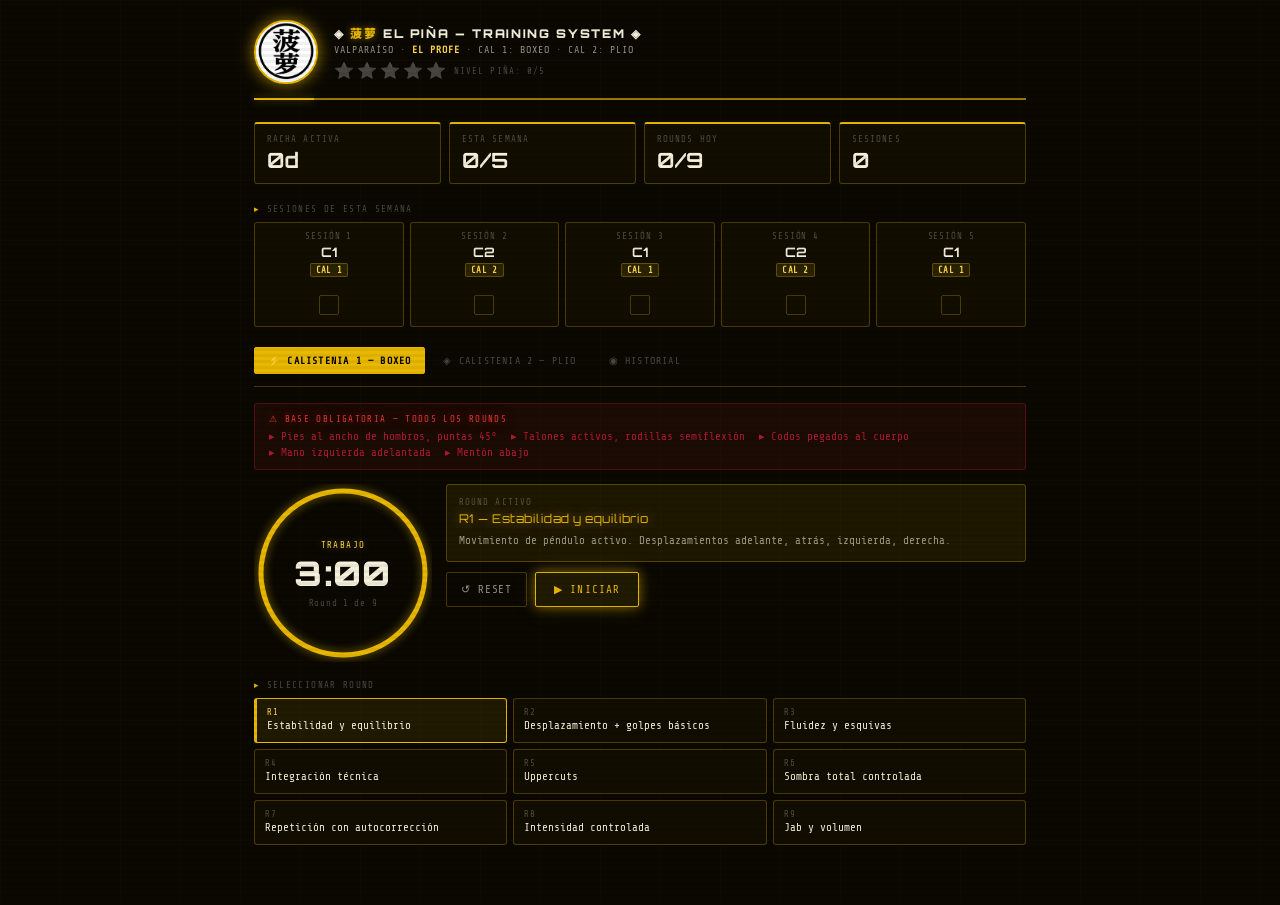
==== commit 497bbb5b: "Add files via upload" ====
--- a/index.html
+++ b/index.html
@@ -1,177 +1,953 @@
 <!DOCTYPE html>
 <html lang="es">
 <head>
-    <meta charset="UTF-8">
-    <meta name="viewport" content="width=device-width, initial-scale=1.0">
-    <title>El Piña - Tu Entrenador Personal</title>
-    <style>
-        :root {
-            --primary-color: #f39c12; /* Naranja Piña */
-            --secondary-color: #2c3e50; /* Azul Oscuro */
-            --bg-color: #ecf0f1;
-            --text-color: #333;
-            --card-bg: #ffffff;
-            --locked-color: #95a5a6;
-        }
-
-        body {
-            font-family: 'Segoe UI', Tahoma, Geneva, Verdana, sans-serif;
-            background-color: var(--bg-color);
-            margin: 0;
-            padding: 0;
-            color: var(--text-color);
-        }
-
-        header {
-            background-color: var(--secondary-color);
-            color: white;
-            padding: 1rem;
-            text-align: center;
-            box-shadow: 0 2px 5px rgba(0,0,0,0.2);
-        }
-
-        header h1 {
-            margin: 0;
-            font-size: 1.8rem;
-        }
-
-        .stars-container {
-            margin-top: 10px;
-            font-size: 1.2rem;
-            color: var(--primary-color);
-        }
-
-        .container {
-            max-width: 800px;
-            margin: 20px auto;
-            padding: 0 15px;
-        }
-
-        .routine-card {
-            background-color: var(--card-bg);
-            border-radius: 10px;
-            padding: 20px;
-            margin-bottom: 20px;
-            box-shadow: 0 4px 6px rgba(0,0,0,0.1);
-            transition: transform 0.2s;
-            position: relative;
-            overflow: hidden;
-        }
-
-        .routine-card:hover {
-            transform: translateY(-3px);
-        }
-
-        .routine-card h2 {
-            color: var(--secondary-color);
-            margin-top: 0;
-            display: flex;
-            align-items: center;
-            justify-content: space-between;
-        }
-
-        .routine-card p {
-            line-height: 1.6;
-        }
-
-        .btn {
-            background-color: var(--primary-color);
-            color: white;
-            border: none;
-            padding: 10px 20px;
-            border-radius: 5px;
-            cursor: pointer;
-            font-size: 1rem;
-            width: 100%;
-            margin-top: 10px;
-            transition: background-color 0.3s;
-        }
-
-        .btn:hover {
-            background-color: #e67e22;
-        }
-
-        /* Estilos para rutinas bloqueadas */
-        .routine-card.locked {
-            filter: grayscale(100%);
-            opacity: 0.8;
-            pointer-events: none; /* Desactiva clicks */
-            border: 2px solid var(--locked-color);
-        }
-
-        .lock-icon {
-            font-size: 1.5rem;
-            margin-left: 10px;
-        }
-
-        .locked-message {
-            font-size: 0.9rem;
-            color: var(--locked-color);
-            font-style: italic;
-            margin-top: 5px;
-        }
-
-    </style>
+<meta charset="UTF-8">
+<meta name="viewport" content="width=device-width, initial-scale=1.0">
+<title>菠萝 EL PIÑA — TRAINING SYSTEM</title>
+<link rel="preconnect" href="https://fonts.googleapis.com">
+<link href="https://fonts.googleapis.com/css2?family=Orbitron:wght@400;700;900&family=Share+Tech+Mono&family=Noto+Sans+SC:wght@700;900&display=swap" rel="stylesheet">
+<style>
+*,*::before,*::after{box-sizing:border-box;margin:0;padding:0}
+:root{
+  /* El Piña — Dorado tropical + Negro profundo + Toques jade */
+  --bg:#0A0800;--bg2:#110E00;--bg3:#181200;
+  --gold:#E8B800;        /* dorado piña */
+  --gold-l:#FFD84D;      /* dorado claro */
+  --gold-d:#9A7A00;      /* dorado oscuro */
+  --jade:#2DAA6B;        /* jade — acento secundario */
+  --jade-l:#3DD17F;
+  --orange:#E86A00;      /* naranja tropical */
+  --gd:rgba(232,184,0,0.09);--gm:rgba(232,184,0,0.22);
+  --white:#F5F0DC;
+  --white2:rgba(245,240,220,0.6);
+  --white3:rgba(245,240,220,0.28);
+  --red:#E53935;--rd:rgba(229,57,53,0.08);
+  --border:rgba(232,184,0,0.28);--borderb:rgba(232,184,0,0.6);
+  --t:var(--white);--t2:var(--white2);--t3:var(--white3);
+  --fd:'Orbitron','Courier New',monospace;
+  --fm:'Share Tech Mono','Courier New',monospace;
+  --fc:'Noto Sans SC',serif;
+  --gs:0 0 8px rgba(232,184,0,0.5);
+  --gm2:0 0 14px rgba(232,184,0,0.6),0 0 28px rgba(232,184,0,0.2);
+  --go:0 0 12px rgba(232,184,0,0.5),0 0 24px rgba(232,184,0,0.15);
+  --gr:0 0 12px rgba(229,57,53,0.55),0 0 24px rgba(229,57,53,0.2);
+  --gg:0 0 12px rgba(232,184,0,0.6),0 0 24px rgba(232,184,0,0.2);
+  --gj:0 0 10px rgba(45,170,107,0.5);
+  --cyan:var(--jade-l);--cd:rgba(45,170,107,0.1);
+  --od:rgba(232,184,0,0.1);
+}
+html{background:var(--bg)}
+body{
+  font-family:var(--fm);
+  background:var(--bg);
+  color:var(--t);
+  min-height:100vh;
+  overflow-x:hidden;
+  position:relative;
+}
+/* Subtle scanlines */
+body::before{
+  content:'';position:fixed;inset:0;
+  background:repeating-linear-gradient(0deg,transparent,transparent 3px,rgba(0,0,0,0.05) 3px,rgba(0,0,0,0.05) 6px);
+  pointer-events:none;z-index:1000;
+}
+/* Hex grid bg */
+body::after{
+  content:'';position:fixed;inset:0;
+  background-image:linear-gradient(rgba(232,184,0,0.022) 1px,transparent 1px),linear-gradient(90deg,rgba(232,184,0,0.022) 1px,transparent 1px);
+  background-size:60px 60px;
+  pointer-events:none;z-index:0;
+}
+.wrap{max-width:800px;margin:0 auto;padding:20px 14px 60px;position:relative;z-index:1}
+
+/* HEADER */
+.hdr{display:flex;align-items:center;gap:16px;margin-bottom:22px;padding-bottom:14px;border-bottom:2px solid var(--gold-d);position:relative}
+.hdr::after{content:'';position:absolute;bottom:-2px;left:0;width:60px;height:2px;background:var(--gold);box-shadow:var(--gs)}
+.pina-logo{width:64px;height:64px;border-radius:50%;border:2px solid var(--gold);flex-shrink:0;box-shadow:var(--gm2),inset 0 0 18px rgba(232,184,0,0.06);overflow:hidden;background:#fff}
+.pina-logo img{width:100%;height:100%;object-fit:cover}
+body.pina-mode .pina-logo{box-shadow:0 0 20px rgba(232,184,0,0.9),0 0 40px rgba(232,184,0,0.4),inset 0 0 18px rgba(232,184,0,0.1);animation:pulseLogo 1.5s ease-in-out infinite}
+@keyframes pulseLogo{0%,100%{transform:scale(1)}50%{transform:scale(1.04)}}
+.hdr-text{}
+.hdr-title{font-family:var(--fd);font-size:12px;font-weight:900;letter-spacing:.14em;color:var(--white);text-shadow:none}
+.hdr-title .gt{color:var(--gold);text-shadow:var(--gs);font-family:var(--fc)}
+.hdr-sub{font-size:10px;color:var(--white2);letter-spacing:.1em;margin-top:3px}
+.hdr-sub b{color:var(--gold-l)}
+
+/* NIVEL PIÑA — stars */
+.pina-level{display:flex;align-items:center;gap:8px;margin-top:6px}
+.pina-stars{display:flex;gap:3px}
+.pstar{font-size:16px;transition:all .3s;filter:grayscale(1);opacity:.3}
+.pstar.on{filter:none;opacity:1;text-shadow:0 0 8px rgba(232,184,0,0.9)}
+body.pina-mode .pstar.on{animation:starPulse 1.2s ease-in-out infinite}
+@keyframes starPulse{0%,100%{transform:scale(1)}50%{transform:scale(1.15)}}
+.pina-lvl-lbl{font-size:9px;letter-spacing:.12em;color:var(--white3);text-transform:uppercase}
+.elite-badge{display:none;font-family:var(--fd);font-size:9px;letter-spacing:.15em;color:var(--gold);text-shadow:var(--gg);border:1px solid rgba(232,184,0,.4);padding:2px 10px;border-radius:2px;background:var(--gd);animation:auraFloat 2s ease-in-out infinite}
+body.pina-mode .elite-badge{display:inline-block}
+
+/* STATS */
+.stats{display:grid;grid-template-columns:repeat(4,1fr);gap:8px;margin-bottom:20px}
+.stat{border:1px solid var(--border);border-top:2px solid var(--gold);border-radius:3px;padding:10px 12px;background:var(--bg2)}
+.stat-lbl{font-size:9px;color:var(--white3);letter-spacing:.12em;text-transform:uppercase;margin-bottom:3px}
+.stat-val{font-family:var(--fd);font-size:21px;font-weight:700;color:var(--white)}
+body.pina-mode .stat{border-top-color:var(--gold-l)}
+body.pina-mode .stat-val{color:var(--gold-l);text-shadow:var(--gg)}
+
+/* WEEK */
+.sec-lbl{font-size:9px;letter-spacing:.15em;color:var(--white3);text-transform:uppercase;margin-bottom:8px}
+.sec-lbl::before{content:'▸ ';color:var(--gold)}
+.week{display:grid;grid-template-columns:repeat(5,1fr);gap:6px;margin-bottom:20px}
+.day{border:1px solid var(--border);border-radius:3px;padding:8px 6px;text-align:center;background:var(--bg2)}
+.day.today{border-color:var(--gold);border-top:2px solid var(--gold);box-shadow:0 0 12px rgba(232,184,0,0.2)}
+.day.done{border-color:var(--gold);background:rgba(232,184,0,0.08)}
+.d-name{font-size:9px;letter-spacing:.1em;color:var(--white3);text-transform:uppercase}
+.d-num{font-family:var(--fd);font-size:16px;font-weight:700;margin:2px 0 5px;color:var(--white)}
+.day.today .d-num{color:var(--gold-l);text-shadow:var(--gs)}
+.day.done .d-num{color:var(--gold-l)}
+body.pina-mode .day.done{border-color:var(--gold-l);background:rgba(232,184,0,0.12)}
+.d-tags{display:flex;flex-direction:column;gap:2px;align-items:center;margin-bottom:5px}
+.tag{font-size:9px;padding:1px 5px;border-radius:2px;font-weight:700;letter-spacing:.03em}
+.tb{background:rgba(232,184,0,0.12);color:var(--gold-l);border:.5px solid rgba(232,184,0,0.3)}
+.tp{background:rgba(255,255,255,0.06);color:var(--white2);border:.5px solid rgba(255,255,255,0.15)}
+.chk{width:20px;height:20px;border-radius:2px;border:1px solid var(--border);background:transparent;cursor:pointer;font-size:11px;color:transparent;transition:all .2s;font-family:var(--fm)}
+.chk:hover{border-color:var(--gold);color:var(--gold)}
+.chk.on{background:var(--gold);border-color:var(--gold);color:#000;font-weight:700}
+
+/* TABS */
+.tabs{display:flex;gap:4px;margin-bottom:16px;flex-wrap:wrap;border-bottom:1px solid var(--border);padding-bottom:12px}
+.tbtn{font-family:var(--fm);font-size:10px;letter-spacing:.12em;text-transform:uppercase;padding:7px 13px;border:1px solid transparent;border-radius:2px;background:transparent;color:var(--white3);cursor:pointer;transition:all .2s}
+.tbtn:hover{color:var(--white2);border-color:var(--border)}
+.tbtn.on{background:var(--gold);color:#000;font-weight:700;border-color:var(--gold)}
+body.pina-mode .tbtn.on{background:var(--gold-d);color:var(--gold-l);border-color:var(--gold-l)}
+.tc{display:none}.tc.on{display:block}
+
+/* BOXING TAB */
+.base{border:1px solid rgba(255,34,68,.25);background:var(--rd);border-radius:3px;padding:10px 14px;margin-bottom:14px}
+.base-ttl{font-size:9px;letter-spacing:.15em;color:var(--red);text-shadow:var(--gr);margin-bottom:6px;text-transform:uppercase}
+.base-ttl::before{content:'⚠ '}
+.base-items{display:flex;flex-wrap:wrap;gap:3px 14px}
+.bi{font-size:11px;color:rgba(255,34,68,.65)}
+.bi::before{content:'▸ '}
+
+.tbox{display:flex;gap:14px;margin-bottom:14px;align-items:flex-start}
+.tring-wrap{position:relative;flex-shrink:0}
+.tring-svg{width:178px;height:178px;transform:rotate(-90deg)}
+.ring-bg{fill:none;stroke:rgba(232,184,0,.08);stroke-width:5}
+.ring-fill{fill:none;stroke:var(--gold);stroke-width:5;stroke-linecap:butt;transition:stroke-dashoffset 0.9s linear,stroke .3s;filter:drop-shadow(0 0 5px rgba(232,184,0,0.6))}
+.ring-fill.restc{stroke:rgba(245,240,220,0.5);filter:drop-shadow(0 0 5px rgba(245,240,220,0.3))}
+.ring-fill.warnc{stroke:var(--red);filter:drop-shadow(0 0 6px rgba(229,57,53,0.7))}
+body.pina-mode .ring-fill{stroke:var(--gold-l);filter:drop-shadow(0 0 8px rgba(255,216,77,0.8))}
+.tsweep{position:absolute;inset:0;border-radius:50%}
+.tsweep.go{background:conic-gradient(from 0deg,transparent 88%,rgba(232,184,0,.18) 100%);animation:spin 2.5s linear infinite}
+.tover{position:absolute;inset:0;display:flex;flex-direction:column;align-items:center;justify-content:center;pointer-events:none}
+.tphase{font-size:9px;letter-spacing:.15em;text-transform:uppercase;margin-bottom:2px}
+.tphase.w{color:var(--gold-l);text-shadow:var(--gs)}
+.tphase.r{color:var(--white2)}
+.tphase.d{color:var(--gold);text-shadow:var(--gg)}
+.tphase.x{color:var(--white3)}
+.ttime{font-family:var(--fd);font-size:34px;font-weight:900;color:var(--white);letter-spacing:.04em}
+.ttime.rc{color:var(--white2)}
+.ttime.wc{color:var(--red);text-shadow:var(--gr);animation:blink .5s step-end infinite}
+.tsubr{font-size:9px;color:var(--t3);letter-spacing:.08em;margin-top:3px;text-align:center;padding:0 8px;line-height:1.4}
+@keyframes blink{50%{opacity:.25}}
+@keyframes spin{to{transform:rotate(360deg)}}
+
+.tinfo{flex:1;display:flex;flex-direction:column;gap:10px}
+.tdetail{border:1px solid var(--border);background:var(--gd);border-radius:3px;padding:12px}
+.td-lbl{font-size:9px;color:var(--t3);letter-spacing:.12em;text-transform:uppercase;margin-bottom:4px}
+.td-title{font-family:var(--fd);font-size:12px;color:var(--gold);text-shadow:var(--gg);letter-spacing:.04em}
+.td-keys{font-size:11px;color:var(--t2);margin-top:6px;line-height:1.55}
+.tctrl{display:flex;gap:8px;flex-wrap:wrap}
+
+.btn-p{font-family:var(--fm);font-size:11px;letter-spacing:.1em;text-transform:uppercase;padding:10px 18px;border:1px solid var(--gold);border-radius:2px;background:var(--od);color:var(--gold);cursor:pointer;transition:all .2s;box-shadow:var(--go)}
+.btn-p:hover{background:rgba(232,184,0,.18)}
+.btn-s{font-family:var(--fm);font-size:11px;letter-spacing:.08em;text-transform:uppercase;padding:10px 14px;border:1px solid var(--border);border-radius:2px;background:transparent;color:var(--t2);cursor:pointer;transition:all .2s}
+.btn-s:hover{border-color:var(--gold);color:var(--gold)}
+.btn-c{font-family:var(--fm);font-size:11px;letter-spacing:.08em;text-transform:uppercase;padding:10px 14px;border:1px solid rgba(45,170,107,.3);border-radius:2px;background:var(--cd);color:var(--cyan);cursor:pointer;transition:all .2s}
+.btn-c:hover{box-shadow:var(--gj)}
+
+.rgrid{display:grid;grid-template-columns:repeat(3,1fr);gap:6px}
+.ri{border:1px solid var(--border);border-radius:3px;padding:8px 10px;cursor:pointer;transition:all .2s;background:var(--bg2)}
+.ri:hover{border-color:var(--gold)}
+.ri.act{border-color:var(--gold);background:rgba(232,184,0,0.1);border-left:3px solid var(--gold)}
+.ri.dn{opacity:.5;background:var(--bg3);border-color:var(--border)}
+.ri-num{font-size:9px;color:var(--white3);letter-spacing:.1em;text-transform:uppercase}
+.ri.act .ri-num{color:var(--gold-l)}
+.ri.dn .ri-num{color:var(--gold)}
+.ri-title{font-size:11px;color:var(--white);line-height:1.35;margin-top:2px}
+
+/* PLIO TAB */
+.plio-day{display:flex;gap:6px;margin-bottom:12px}
+.pd-btn{font-family:var(--fm);font-size:11px;letter-spacing:.1em;text-transform:uppercase;padding:6px 16px;border-radius:2px;border:1px solid var(--border);background:transparent;color:var(--t2);cursor:pointer;transition:all .2s}
+.pd-btn.on{border-color:var(--jade);color:var(--jade-l);background:var(--cd);box-shadow:var(--gj)}
+.plio-blk{display:flex;gap:5px;margin-bottom:12px;flex-wrap:wrap}
+.pb-btn{font-family:var(--fm);font-size:10px;letter-spacing:.1em;text-transform:uppercase;padding:5px 12px;border-radius:2px;border:1px solid var(--border);background:transparent;color:var(--t3);cursor:pointer;transition:all .2s}
+.pb-btn.on{border-color:var(--gold);color:var(--gold);background:var(--gd);box-shadow:var(--gg)}
+
+.ptimer{border:1px solid rgba(45,170,107,.25);background:var(--cd);border-radius:3px;padding:14px 16px;margin-bottom:12px}
+.pt-header{display:flex;align-items:center;gap:14px;margin-bottom:10px}
+.pt-time{font-family:var(--fd);font-size:42px;font-weight:900;color:var(--jade-l);text-shadow:var(--gj);letter-spacing:.04em;flex-shrink:0;width:110px;text-align:center}
+.pt-time.gn{color:var(--gold);text-shadow:var(--gm2)}
+.pt-time.wn{color:var(--red);text-shadow:var(--gr);animation:blink .5s step-end infinite}
+.pt-info{flex:1}
+.pt-phase{font-size:9px;letter-spacing:.12em;text-transform:uppercase;color:var(--t3);margin-bottom:3px}
+.pt-phase.w{color:var(--gold);text-shadow:var(--gs)}
+.pt-phase.r{color:var(--jade-l)}
+.pt-ex{font-size:13px;color:var(--gold);text-shadow:var(--gg);margin-bottom:3px}
+.pt-prog{font-size:11px;color:var(--t2)}
+.pt-bar{height:3px;background:rgba(45,170,107,.1);border-radius:2px;margin-top:8px;overflow:hidden}
+.pt-fill{height:100%;border-radius:2px;background:var(--jade-l);box-shadow:var(--gj);transition:width .8s linear}
+.pt-fill.gf{background:var(--gold);box-shadow:var(--gs)}
+.pt-ctrl{display:flex;gap:8px;flex-wrap:wrap;margin-top:10px}
+
+.dev-box{border:1px solid rgba(232,184,0,.2);background:var(--gd);border-radius:3px;padding:14px 16px;margin-bottom:12px;text-align:center}
+.dev-lbl{font-size:9px;letter-spacing:.15em;color:rgba(232,184,0,.5);text-transform:uppercase;margin-bottom:6px}
+.dev-time{font-family:var(--fd);font-size:36px;font-weight:700;color:var(--gold);text-shadow:var(--gg)}
+.dev-ctrl{display:flex;gap:8px;justify-content:center;margin-top:10px;flex-wrap:wrap}
+.btn-g{font-family:var(--fm);font-size:11px;letter-spacing:.08em;text-transform:uppercase;padding:9px 16px;border:1px solid rgba(232,184,0,.4);border-radius:2px;background:var(--gd);color:var(--gold);cursor:pointer;transition:all .2s}
+.btn-g:hover{box-shadow:var(--gg)}
+
+.plio-sec{margin-bottom:12px}
+.ps-title{font-size:9px;letter-spacing:.15em;text-transform:uppercase;color:var(--t3);padding:5px 10px;background:var(--bg2);border:1px solid var(--border);border-radius:2px;margin-bottom:5px}
+.ps-title::before{content:'◈ ';color:var(--gold)}
+.ex{border:1px solid var(--border);border-radius:2px;overflow:hidden;margin-bottom:4px;background:var(--bg2)}
+.ex-hdr{padding:8px 12px;display:flex;align-items:center;justify-content:space-between;cursor:pointer;transition:background .2s}
+.ex-hdr:hover{background:var(--gd)}
+.ex-name{font-size:12px;color:var(--t)}
+.ex-det{font-size:11px;color:var(--t3);margin-top:1px}
+.ex-body{display:none;padding:8px 12px 10px;border-top:1px solid var(--border)}
+.ex-body.open{display:block}
+.ex-note{font-size:11px;color:var(--gold);margin-bottom:5px}
+.ex-note::before{content:'⚠ '}
+.lnk{display:inline-block;font-size:11px;color:var(--jade-l);text-decoration:none;border:.5px solid rgba(45,170,107,.25);padding:3px 10px;border-radius:2px;letter-spacing:.04em;transition:all .2s}
+.lnk:hover{background:rgba(45,170,107,.06);box-shadow:var(--gj)}
+.earr{font-size:14px;color:var(--t3);transition:transform .2s;margin-left:8px;flex-shrink:0}
+.earr.open{transform:rotate(90deg)}
+
+/* HISTORY */
+.hw{display:flex;gap:10px;flex-wrap:wrap;margin-bottom:10px}
+.hwk{display:flex;gap:4px}
+.hd{width:14px;height:14px;border-radius:2px}
+.hd.hit{background:var(--gold);box-shadow:var(--gs)}
+.hd.miss{background:var(--bg3);border:.5px solid var(--border)}
+.hd.fut{background:transparent;border:.5px dashed var(--border)}
+.hleg{display:flex;gap:14px;font-size:11px;color:var(--t3);flex-wrap:wrap;margin-bottom:10px}
+.hleg-i{display:flex;align-items:center;gap:5px}
+.hled{width:10px;height:10px;border-radius:2px}
+.dec{height:1px;background:linear-gradient(90deg,transparent,var(--border),transparent);margin:14px 0}
+
+/* NIVEL PIÑA OVERLAY */
+.tr{position:absolute;border-radius:50%;border:2px solid var(--gold);opacity:0}
+.tr1{width:80px;height:80px}
+.tr2{width:160px;height:160px}
+.tr3{width:280px;height:280px}
+.tr4{width:420px;height:420px}
+@keyframes ringEx{
+  0%{transform:scale(.1);opacity:.9;border-width:4px}
+  100%{transform:scale(4);opacity:0;border-width:1px}
+}
+@keyframes auraFloat{
+  0%,100%{transform:scaleY(1) scaleX(1);opacity:.6}
+  50%{transform:scaleY(1.08) scaleX(0.96);opacity:.9}
+}
+@keyframes screenShake{
+  0%,100%{transform:translate(0,0)}
+  15%{transform:translate(-4px,2px)}
+  30%{transform:translate(4px,-3px)}
+  45%{transform:translate(-3px,4px)}
+  60%{transform:translate(5px,-2px)}
+  75%{transform:translate(-2px,3px)}
+  90%{transform:translate(3px,-4px)}
+}
+@keyframes eliteGlow{
+  0%,100%{box-shadow:var(--gg),inset 0 0 20px rgba(232,184,0,.05)}
+  50%{box-shadow:0 0 20px rgba(232,184,0,.7),0 0 40px rgba(232,184,0,.3),inset 0 0 30px rgba(232,184,0,.08)}
+}
+.spark{position:absolute;width:3px;height:3px;border-radius:50%;background:var(--gold);pointer-events:none}
+@keyframes sparkFly{
+  0%{transform:translate(0,0) scale(1);opacity:1}
+  100%{transform:translate(var(--dx),var(--dy)) scale(0);opacity:0}
+}
+
+/* Pina mode overrides */
+body.pina-mode .hdr{border-bottom-color:var(--gold-l)}
+body.pina-mode .hdr-title .gt{color:var(--gold-l);text-shadow:var(--gg)}
+body.pina-mode #sStreak{animation:auraFloat 1.5s ease-in-out infinite}
+
+@media(max-width:600px){
+  .stats{grid-template-columns:repeat(2,1fr)}
+  .rgrid{grid-template-columns:repeat(2,1fr)}
+  .tbox{flex-direction:column;align-items:center}
+  .tring-svg{width:160px;height:160px}
+  .ttime{font-size:28px}
+  .hdr-title{font-size:10px}
+}
+</style>
 </head>
 <body>
-
-<header>
-    <h1>🍍 El Piña</h1>
-    <div class="stars-container">
-        Estrellas de Piña: <span id="star-count">0</span> ⭐
+<div class="wrap">
+
+<!-- HEADER -->
+<div class="hdr">
+  <div class="pina-logo">
+    <img src="[data-uri]" alt="菠萝 El Piña">
+  </div>
+  <div class="hdr-text">
+    <div class="hdr-title">◈ <span class="gt">菠萝</span> EL PIÑA — TRAINING SYSTEM ◈ <span class="elite-badge">⭐ PIÑA SUPREMA</span></div>
+    <div class="hdr-sub">VALPARAÍSO · <b>EL PROFE</b> · CAL 1: BOXEO · CAL 2: PLIO</div>
+    <div class="pina-level">
+      <div class="pina-stars" id="pinaStars">
+        <span class="pstar" data-i="0">⭐</span>
+        <span class="pstar" data-i="1">⭐</span>
+        <span class="pstar" data-i="2">⭐</span>
+        <span class="pstar" data-i="3">⭐</span>
+        <span class="pstar" data-i="4">⭐</span>
+      </div>
+      <span class="pina-lvl-lbl" id="pinaLvlLbl">NIVEL PIÑA: 0/5</span>
     </div>
-</header>
-
-<div class="container">
-    
-    <!-- Rutina 1: Disponible -->
-    <div class="routine-card" id="card-basic">
-        <h2>Rutina Básica <span style="font-size:0.8em; color:green;">✓ Disponible</span></h2>
-        <p>Completa esta rutina diaria para ganar tu primera estrella.</p>
-        <button class="btn" onclick="completeRoutine('basic')">Completar Rutina (+1 ⭐)</button>
+  </div>
+</div>
+
+<!-- STATS -->
+<div class="stats">
+  <div class="stat"><div class="stat-lbl">Racha activa</div><div class="stat-val" id="sStreak">—</div></div>
+  <div class="stat"><div class="stat-lbl">Esta semana</div><div class="stat-val" id="sWeek">—</div></div>
+  <div class="stat"><div class="stat-lbl">Rounds hoy</div><div class="stat-val" id="sRounds">0/9</div></div>
+  <div class="stat"><div class="stat-lbl">Sesiones</div><div class="stat-val" id="sTotal">0</div></div>
+</div>
+
+<!-- WEEK -->
+<div class="sec-lbl">Sesiones de esta semana</div>
+<div class="week" id="weekGrid"></div>
+
+<!-- TABS -->
+<div class="tabs">
+  <button class="tbtn on" onclick="tab('boxing',this)">⚡ Calistenia 1 — Boxeo</button>
+  <button class="tbtn" onclick="tab('plio',this)">◈ Calistenia 2 — Plio</button>
+  <button class="tbtn" onclick="tab('hist',this)">◉ Historial</button>
+</div>
+
+<!-- BOXING TAB -->
+<div id="tc-boxing" class="tc on">
+  <div class="base">
+    <div class="base-ttl">Base obligatoria — todos los rounds</div>
+    <div class="base-items">
+      <span class="bi">Pies al ancho de hombros, puntas 45°</span>
+      <span class="bi">Talones activos, rodillas semiflexión</span>
+      <span class="bi">Codos pegados al cuerpo</span>
+      <span class="bi">Mano izquierda adelantada</span>
+      <span class="bi">Mentón abajo</span>
     </div>
-
-    <!-- Rutina 2: Bloqueada (Ejemplo de desbloqueo) -->
-    <div class="routine-card locked" id="card-advanced">
-        <h2>Rutina Avanzada <span class="lock-icon">🔒</span></h2>
-        <p>Esta rutina requiere más experiencia. Consigue 1 estrella para desbloquearla.</p>
-        <div class="locked-message">Requisito: 1 Estrella de Piña</div>
-        <button class="btn">Bloqueado</button>
+  </div>
+
+  <div class="tbox">
+    <div class="tring-wrap">
+      <svg class="tring-svg" viewBox="0 0 178 178">
+        <circle class="ring-bg" cx="89" cy="89" r="82"/>
+        <circle class="ring-fill" id="ringFill" cx="89" cy="89" r="82" stroke-dasharray="515.2" stroke-dashoffset="0"/>
+      </svg>
+      <div class="tsweep" id="sweepEl"></div>
+      <div class="tover">
+        <div class="tphase x" id="tPhase">STANDBY</div>
+        <div class="ttime" id="tTime">3:00</div>
+        <div class="tsubr" id="tSub">Round 1 de 9</div>
+      </div>
     </div>
 
+    <div class="tinfo">
+      <div class="tdetail">
+        <div class="td-lbl">Round activo</div>
+        <div class="td-title" id="tRTitle">R1 — Estabilidad y equilibrio</div>
+        <div class="td-keys" id="tRKeys">Movimiento de péndulo activo. Desplazamientos adelante, atrás, izquierda, derecha.</div>
+      </div>
+      <div class="tctrl">
+        <button class="btn-s" onclick="bReset()">↺ Reset</button>
+        <button class="btn-p" id="btnSS" onclick="bToggle()">▶ INICIAR</button>
+      </div>
+    </div>
+  </div>
+
+  <div class="sec-lbl">Seleccionar round</div>
+  <div class="rgrid" id="roundGrid"></div>
 </div>
 
+<!-- PLIO TAB -->
+<div id="tc-plio" class="tc">
+  <div class="plio-day">
+    <button class="pd-btn on" id="pdA" onclick="setPDay('diaA')">◈ DÍA A — SESIÓN 2</button>
+    <button class="pd-btn" id="pdB" onclick="setPDay('diaB')">◈ DÍA B — SESIÓN 4</button>
+  </div>
+  <div class="plio-blk">
+    <button class="pb-btn on" id="pbC" onclick="setPBlk('calent')">▸ CALENTAMIENTO</button>
+    <button class="pb-btn" id="pbD" onclick="setPBlk('dev')">▸ DESARROLLO</button>
+    <button class="pb-btn" id="pbF" onclick="setPBlk('finish')">▸ FINISHER</button>
+  </div>
+
+  <div class="ptimer" id="pTimerBox">
+    <div class="pt-header">
+      <div class="pt-time gn" id="ptTime">0:30</div>
+      <div class="pt-info">
+        <div class="pt-phase w" id="ptPhase">TRABAJO</div>
+        <div class="pt-ex" id="ptEx">—</div>
+        <div class="pt-prog" id="ptProg">Ronda 1 / 8</div>
+        <div class="pt-bar"><div class="pt-fill gf" id="ptFill" style="width:100%"></div></div>
+      </div>
+    </div>
+    <div class="pt-ctrl">
+      <button class="btn-s" onclick="pReset()">↺ Reset</button>
+      <button class="btn-c" id="btnPS" onclick="pToggle()">▶ INICIAR</button>
+    </div>
+  </div>
+
+  <div class="dev-box" id="devBox" style="display:none">
+    <div class="dev-lbl">◈ Cronómetro de descanso entre series</div>
+    <div class="dev-time" id="devTime">1:20</div>
+    <div class="dev-ctrl">
+      <button class="btn-g" onclick="devStart(80)">▶ 1:20 — Entre series</button>
+      <button class="btn-g" onclick="devStart(75)">▶ 1:15</button>
+      <button class="btn-g" onclick="devStart(60)">▶ 1:00 — Entre ejercicios</button>
+      <button class="btn-s" onclick="devStop()">↺ Stop</button>
+    </div>
+  </div>
+
+  <div id="plioList"></div>
+</div>
+
+<!-- HISTORY TAB -->
+<div id="tc-hist" class="tc">
+  <div class="sec-lbl">Registro — últimas 4 semanas</div>
+  <div class="hleg">
+    <div class="hleg-i"><div class="hled" style="background:var(--gold);box-shadow:var(--gs)"></div>Completado</div>
+    <div class="hleg-i"><div class="hled" style="background:var(--bg3);border:.5px solid var(--border)"></div>Pendiente</div>
+    <div class="hleg-i"><div class="hled" style="border:.5px dashed var(--border)"></div>Próximo</div>
+  </div>
+  <div class="hw" id="histGrid"></div>
+  <div class="dec"></div>
+  <div style="font-size:12px;color:var(--t2)" id="histTxt"></div>
+</div>
+
+<!-- NIVEL PIÑA OVERLAY -->
+<div id="transOverlay" style="display:none;position:fixed;inset:0;z-index:9999;pointer-events:none;overflow:hidden">
+  <div id="transFlash" style="position:absolute;inset:0;background:rgba(232,184,0,0.9);opacity:0;transition:opacity .05s"></div>
+  <div id="transRings" style="position:absolute;inset:0;display:flex;align-items:center;justify-content:center">
+    <div class="tr tr1"></div><div class="tr tr2"></div><div class="tr tr3"></div><div class="tr tr4"></div>
+  </div>
+  <div id="transCenter" style="position:absolute;inset:0;display:flex;flex-direction:column;align-items:center;justify-content:center;opacity:0">
+    <div id="tcSparks" style="position:absolute;inset:0;pointer-events:none"></div>
+    <div style="font-family:var(--fc);font-size:64px;font-weight:900;color:var(--gold);text-shadow:0 0 30px rgba(232,184,0,0.9),0 0 60px rgba(232,184,0,0.5);line-height:1;margin-bottom:8px">菠萝</div>
+    <div style="font-family:var(--fd);font-size:10px;letter-spacing:.25em;color:rgba(232,184,0,0.8);margin-bottom:6px">NIVEL PIÑA DESBLOQUEADO</div>
+    <div id="tcStars" style="font-size:32px;letter-spacing:4px;text-shadow:0 0 20px rgba(232,184,0,1)">⭐</div>
+    <div style="height:2px;width:200px;background:linear-gradient(90deg,transparent,var(--gold),transparent);margin:12px 0"></div>
+    <div id="tcTitle" style="font-family:var(--fd);font-size:22px;font-weight:900;letter-spacing:.15em;color:var(--gold);text-shadow:0 0 20px rgba(232,184,0,1),0 0 40px rgba(232,184,0,0.6);margin-top:6px">¡EL PIÑA!</div>
+  </div>
+</div>
+
+</div>
 <script>
-    // Lógica simple de gamificación
-    let stars = 0;
-
-    function updateDisplay() {
-        document.getElementById('star-count').innerText = stars;
-        
-        const advancedCard = document.getElementById('card-advanced');
-        
-        // Verificar si desbloquear la rutina avanzada
-        if (stars >= 1) {
-            advancedCard.classList.remove('locked');
-            advancedCard.querySelector('h2').innerHTML = 'Rutina Avanzada <span style="font-size:0.8em; color:green;">✓ Desbloqueada</span>';
-            advancedCard.querySelector('.lock-icon').remove();
-            advancedCard.querySelector('.locked-message').remove();
-            advancedCard.querySelector('.btn').innerText = 'Comenzar Rutina Avanzada';
-            advancedCard.querySelector('.btn').onclick = function() { alert('¡Iniciando rutina avanzada!'); };
-        }
+// ═══════════════════════════════════════
+// DATA
+// ═══════════════════════════════════════
+const ROUNDS=[
+  {t:"Estabilidad y equilibrio",k:"Movimiento de péndulo activo. Desplazamientos adelante, atrás, izquierda, derecha."},
+  {t:"Desplazamiento + golpes básicos",k:"Jab solo, recto solo, 1–2, 1–1–2. La potencia nace desde la cadera. Gatillazo en cada golpe."},
+  {t:"Fluidez y esquivas",k:"Rolling, slips, parry, stop, pivoteos, paso atrás. SIN lanzar golpes. Lento–moderado."},
+  {t:"Integración técnica",k:"Todo integrado: desplazamientos + esquivas + paso atrás. SIN golpes de poder."},
+  {t:"Uppercuts",k:"Base baja, rodillas flexionadas. Uppercuts solos, aislados, en secuencia. Siempre sacar los hombros."},
+  {t:"Sombra total controlada",k:"Todo integrado. Lento, fluido, técnico. Si puedes hacerlo lento → podrás hacerlo en tiempo real."},
+  {t:"Repetición con autocorrección",k:"Exactamente igual que Round 6. Más control, más calidad. Repetir es la clave."},
+  {t:"Intensidad controlada",k:"60–80% del potencial. Mantener base y técnica. SIN perder la base bajo ningún concepto."},
+  {t:"Jab y volumen",k:"Fluir lento. Jab activo TODO el round. Jab si estás cansado, perdido, necesitas espacio o distancia."},
+];
+
+const PLIO={
+  diaA:{
+    calent:{rounds:8,workSec:30,restSec:20,exs:["Skipping","Plancha alta"]},
+    dev:[
+      {name:"Saltos al cajón frontal",detail:"2 series · 4–6 reps · 1:20 descanso",note:"La bajada con cuidado.",link:"https://youtube.com/shorts/8LstYuM2UoM"},
+      {name:"Pogo jumps",detail:"2 series · 20 saltos · 1:20 descanso",note:"",link:"https://youtube.com/shorts/SjHRwhGXBl8"},
+      {name:"CMJ — Salto con contramovimiento",detail:"2 series · 6 saltos · 1:20 descanso",note:"La caída no debe sonar fuerte.",link:"https://youtube.com/shorts/yDgbFFcIx6w"},
+      {name:"Skipping rodillas altas",detail:"2 series · 20 reps · 1:20 descanso",note:"Mínimo contacto con el piso, máxima velocidad.",link:"https://youtube.com/shorts/BMwSSzITP2Q"},
+      {name:"Sentadillas con salto",detail:"2 series · 6 reps · 1:20 descanso",note:"",link:"https://youtube.com/shorts/9hi65bciMdA"},
+      {name:"Salto longitudinal",detail:"2 series · 4–6 reps · 1:20 descanso",note:"",link:"https://youtube.com/shorts/v0yrBWA3eEs"},
+    ],
+    finish:{rounds:10,workSec:30,restSec:45,exs:["Pushups hand release","Air squats"],links:["https://youtube.com/shorts/dFI0VWMqxIk","https://youtube.com/shorts/eUy9DpornNI"]},
+  },
+  diaB:{
+    calent:{rounds:8,workSec:30,restSec:20,exs:["Skipping","Plancha alta"]},
+    dev:[
+      {name:"Ankle hops (vereda o escalón)",detail:"2 series · 20 saltos · 1:20 descanso",note:"",link:"https://youtube.com/shorts/dy8Ytmc2K8Q"},
+      {name:"Caída del cajón",detail:"2 series · 4–6 reps · 1:20 descanso",note:"",link:"https://youtube.com/shorts/OpnU8haeXPo"},
+      {name:"Drop Jump",detail:"2 series · 4–6 reps · 1:20 descanso",note:"Caída profunda.",link:"https://youtube.com/shorts/34mM55xrR3w"},
+      {name:"Death jumps",detail:"2 series · 4–6 reps · 1:20 descanso",note:"Caída NO profunda — apenas tocas el piso y saltas.",link:"https://youtube.com/shorts/XwZkwe0PyT4"},
+      {name:"Power pushups",detail:"2 series · 6–8 reps · 1:20 descanso",note:"",link:"https://youtube.com/shorts/iO0sT5FDgj4"},
+    ],
+    finish:{rounds:10,workSec:35,restSec:45,exs:["Russian twist","Sombra de boxeo suave"],links:["https://youtube.com/shorts/-cPtvFdT8dc",""]},
+  }
+};
+const CALENT_LINKS=["https://youtube.com/shorts/NS796lhAEPw","https://youtube.com/shorts/BbbZJy1WsWo"];
+
+// NIVEL PIÑA: 1 estrella = 2 sesiones, 2=4, 3=7, 4=10, 5=14
+const PINA_THRESHOLDS=[2,4,7,10,14];
+const PINA_NAMES=["¡PRIMERA PIÑA!","¡PIÑA DOBLE!","¡PIÑA POWER!","¡SUPER PIÑA!","¡PIÑA SUPREMA! 菠萝"];
+
+// ═══════════════════════════════════════
+// STATE
+// ═══════════════════════════════════════
+const TODAY=new Date();
+const TDK=TODAY.toISOString().slice(0,10);
+const TDOW=TODAY.getDay();
+let S=JSON.parse(localStorage.getItem('pina_state')||'{"weeks":{},"total":0}');
+let RD=JSON.parse(localStorage.getItem('pina_rounds')||'{"date":"","done":[]}');
+let rdSet=new Set(RD.date===TDK?RD.done:[]);
+function save(){localStorage.setItem('pina_state',JSON.stringify(S))}
+function saveR(){localStorage.setItem('pina_rounds',JSON.stringify({date:TDK,done:[...rdSet]}))}
+
+// ═══════════════════════════════════════
+// AUDIO
+// ═══════════════════════════════════════
+let actx=null;
+function getCtx(){if(!actx)actx=new(window.AudioContext||window.webkitAudioContext)();return actx}
+function beep(freq,dur,type='square',vol=0.18,delay=0){
+  try{
+    const c=getCtx();
+    const o=c.createOscillator(),g=c.createGain();
+    o.connect(g);g.connect(c.destination);
+    o.type=type;o.frequency.value=freq;
+    g.gain.setValueAtTime(vol,c.currentTime+delay);
+    g.gain.exponentialRampToValueAtTime(0.001,c.currentTime+delay+dur);
+    o.start(c.currentTime+delay);o.stop(c.currentTime+delay+dur+0.01);
+  }catch(e){}
+}
+function sndWork(){beep(523,0.12);beep(660,0.18,undefined,undefined,0.1)}
+function sndRest(){beep(440,0.12);beep(330,0.18,undefined,undefined,0.1)}
+function sndWarn(){beep(880,0.07);beep(880,0.07,undefined,undefined,0.18);beep(880,0.07,undefined,undefined,0.36)}
+function sndRound(){beep(660,0.12);beep(784,0.2,undefined,undefined,0.1)}
+function sndDone(){[523,659,784,1047].forEach((f,i)=>beep(f,0.25,undefined,0.15,i*0.14))}
+function sndPina(){
+  try{
+    const ctx=getCtx(),t=ctx.currentTime;
+    const buf=ctx.createBuffer(1,ctx.sampleRate*0.5,ctx.sampleRate);
+    const data=buf.getChannelData(0);
+    for(let i=0;i<data.length;i++)data[i]=(Math.random()*2-1)*(1-i/data.length)*0.12;
+    const src=ctx.createBufferSource();src.buffer=buf;src.connect(ctx.destination);src.start(t);
+    // tropical ascending arpeggio
+    [[261,.1],[330,.1],[392,.1],[523,.1],[659,.1],[784,.1],[1047,.2],[1319,.25]].forEach(([f,d],i)=>{
+      beep(f,d,'sine',0.12,i*0.11);
+    });
+    setTimeout(()=>{beep(1047,.5,'sine',0.15);beep(1319,.5,'sine',0.1);beep(1568,.5,'sine',0.08)},1100);
+  }catch(e){}
+}
+
+// ═══════════════════════════════════════
+// UTILS
+// ═══════════════════════════════════════
+function wkStart(ref){
+  const d=new Date(ref||TODAY);
+  const day=d.getDay();
+  d.setDate(d.getDate()-day+(day===0?-6:1));
+  d.setHours(0,0,0,0);return d;
+}
+function wkKey(ref){const ws=wkStart(ref);return ws.toISOString().slice(0,10)}
+function calcStreak(){
+  let streak=0;
+  const wks=Object.keys(S.weeks||{}).sort().reverse();
+  for(const wk of wks){
+    const sess=(S.weeks[wk]||[]);
+    const sorted=[...sess].reverse();
+    for(const s of sorted){
+      if(s&&s.done)streak++;
+      else if(streak>0)return streak;
     }
-
-    function completeRoutine(type) {
-        if (type === 'basic') {
-            stars++;
-            alert('¡Felicidades! Has ganado una Estrella de Piña 🍍⭐');
-            updateDisplay();
-        }
+  }
+  return streak;
+}
+function wkDone(){
+  const wk=wkKey();
+  return((S.weeks||{})[wk]||[]).filter(s=>s&&s.done).length;
+}
+function calcPinaLevel(total){
+  let lvl=0;
+  for(let i=0;i<PINA_THRESHOLDS.length;i++){
+    if(total>=PINA_THRESHOLDS[i])lvl=i+1;
+  }
+  return lvl;
+}
+function formatSessionDate(dateStr){
+  const d=new Date(dateStr+'T12:00:00');
+  const months=['ENE','FEB','MAR','ABR','MAY','JUN','JUL','AGO','SEP','OCT','NOV','DIC'];
+  return d.getDate()+' '+months[d.getMonth()];
+}
+
+// ═══════════════════════════════════════
+// BOXING TIMER
+// ═══════════════════════════════════════
+const CIRC=515.2,WD=180,RD2=60;
+let bRun=false,bInt=null,bRound=0,bWork=true,bLeft=WD;
+function bToggle(){bRun?bStop():bStart()}
+function bStart(){bRun=true;document.getElementById('btnSS').textContent='⏸ PAUSA';document.getElementById('sweepEl').classList.add('go');bInt=setInterval(bTick,1000);bDisplay()}
+function bStop(){bRun=false;clearInterval(bInt);document.getElementById('btnSS').textContent='▶ INICIAR';document.getElementById('sweepEl').classList.remove('go')}
+function bReset(){
+  bStop();bRound=0;bWork=true;bLeft=WD;rdSet.clear();saveR();
+  bDisplay();renderRounds();renderStats();
+}
+function bTick(){
+  if(bLeft<=3&&bLeft>0&&bWork)sndWarn();
+  bLeft--;
+  if(bLeft<0){
+    if(bWork){
+      rdSet.add(bRound);saveR();renderRounds();renderStats();
+      if(bRound>=8){bStop();bLeft=0;bDone();return}
+      sndRest();bWork=false;bLeft=RD2;
+    }else{sndWork();bRound++;bWork=true;bLeft=WD;}
+  }
+  bDisplay();
+}
+function bDone(){
+  sndDone();
+  document.getElementById('tPhase').textContent='COMPLETADO';
+  document.getElementById('tPhase').className='tphase d';
+  document.getElementById('tTime').textContent='0:00';
+  document.getElementById('tTime').className='ttime';
+  updateRingDetail();
+}
+function bDisplay(){
+  const m=Math.floor(bLeft/60),s=bLeft%60;
+  const el=document.getElementById('tTime');
+  el.textContent=m+':'+(s<10?'0'+s:s);
+  const ph=document.getElementById('tPhase');
+  const rf=document.getElementById('ringFill');
+  const warn=bWork&&bLeft<=5;
+  if(bWork){
+    ph.textContent='TRABAJO';ph.className='tphase w';
+    el.className=warn?'ttime wc':'ttime';
+    rf.className=warn?'ring-fill warnc':'ring-fill';
+    rf.style.strokeDashoffset=CIRC*(1-bLeft/WD);
+  }else{
+    ph.textContent='DESCANSO';ph.className='tphase r';
+    el.className='ttime rc';
+    rf.className='ring-fill restc';
+    rf.style.strokeDashoffset=CIRC*(1-bLeft/RD2);
+  }
+  document.getElementById('tSub').textContent='Round '+(bRound+1)+' de 9';
+  updateRingDetail();
+}
+function updateRingDetail(){
+  const r=ROUNDS[bRound];
+  document.getElementById('tRTitle').textContent='R'+(bRound+1)+' — '+r.t;
+  document.getElementById('tRKeys').textContent=r.k;
+}
+function bSelectRound(i){if(bRun)bStop();bRound=i;bWork=true;bLeft=WD;bDisplay();renderRounds()}
+
+// ═══════════════════════════════════════
+// PLIO TIMER
+// ═══════════════════════════════════════
+let pDay='diaA',pBlk='calent';
+let pRun=false,pInt=null,pLeft=30,pWorkPhase=true,pRound=0,pCfg=null;
+function setPDay(d){
+  pDay=d;
+  document.getElementById('pdA').classList.toggle('on',d==='diaA');
+  document.getElementById('pdB').classList.toggle('on',d==='diaB');
+  pReset();renderPlioList();
+}
+function setPBlk(b){
+  pBlk=b;
+  ['C','D','F'].forEach(x=>document.getElementById('pb'+x).classList.remove('on'));
+  const map={calent:'C',dev:'D',finish:'F'};
+  document.getElementById('pb'+map[b]).classList.add('on');
+  document.getElementById('pTimerBox').style.display=b==='dev'?'none':'block';
+  document.getElementById('devBox').style.display=b==='dev'?'block':'none';
+  pReset();renderPlioList();
+}
+function getPCfg(){
+  const d=PLIO[pDay];
+  if(pBlk==='calent')return d.calent;
+  if(pBlk==='finish')return d.finish;
+  return null;
+}
+function pToggle(){pRun?pStop():pPStart()}
+function pPStart(){
+  pCfg=getPCfg();if(!pCfg)return;
+  pRun=true;
+  document.getElementById('btnPS').textContent='⏸ PAUSA';
+  pInt=setInterval(pTick,1000);pDisplay();
+}
+function pStop(){pRun=false;clearInterval(pInt);document.getElementById('btnPS').textContent='▶ INICIAR'}
+function pReset(){
+  pStop();pRound=0;pWorkPhase=true;
+  pCfg=getPCfg();
+  pLeft=pCfg?pCfg.workSec:30;pDisplay();
+}
+function pTick(){
+  if(pLeft<=3&&pLeft>0&&pWorkPhase)sndWarn();
+  pLeft--;
+  if(pLeft<0){
+    pCfg=getPCfg();
+    if(pWorkPhase){
+      sndRest();
+      const totalPairs=pCfg.rounds;
+      if(pRound>=totalPairs-1){pStop();pLeft=0;pDone();return}
+      pWorkPhase=false;pLeft=pCfg.restSec;
+    }else{sndWork();pRound++;pWorkPhase=true;pLeft=pCfg.workSec;}
+  }
+  pDisplay();
+}
+function pDone(){
+  sndDone();
+  document.getElementById('ptPhase').textContent='COMPLETADO';
+  document.getElementById('ptPhase').className='pt-phase';
+  document.getElementById('ptEx').textContent='◈ BLOQUE FINALIZADO ◈';
+  document.getElementById('ptProg').textContent='';
+  document.getElementById('ptTime').textContent='0:00';
+  document.getElementById('ptTime').className='pt-time';
+  document.getElementById('ptFill').style.width='0%';
+}
+function pDisplay(){
+  pCfg=getPCfg();if(!pCfg)return;
+  const m=Math.floor(pLeft/60),s=pLeft%60;
+  const tel=document.getElementById('ptTime');
+  tel.textContent=m+':'+(s<10?'0'+s:s);
+  const ph=document.getElementById('ptPhase');
+  const fill=document.getElementById('ptFill');
+  const exel=document.getElementById('ptEx');
+  const prog=document.getElementById('ptProg');
+  const warn=pWorkPhase&&pLeft<=5;
+  const exIdx=pRound%pCfg.exs.length;
+  exel.textContent=pCfg.exs[exIdx];
+  prog.textContent='Ronda '+(pRound+1)+' / '+pCfg.rounds;
+  if(pWorkPhase){
+    ph.textContent='TRABAJO';ph.className='pt-phase w';
+    tel.className=warn?'pt-time wn':'pt-time gn';
+    fill.className=warn?'pt-fill':'pt-fill gf';
+    fill.style.width=Math.round(pLeft/pCfg.workSec*100)+'%';
+  }else{
+    ph.textContent='DESCANSO';ph.className='pt-phase r';
+    tel.className='pt-time';
+    fill.className='pt-fill';
+    fill.style.width=Math.round(pLeft/pCfg.restSec*100)+'%';
+  }
+}
+
+// Dev rest timer
+let devRun=false,devInt=null,devLeft=80;
+function devStart(secs){devStop();devLeft=secs;devRun=true;devInt=setInterval(devTick,1000);devDisplay();sndWork()}
+function devStop(){devRun=false;clearInterval(devInt)}
+function devTick(){
+  if(devLeft<=3&&devLeft>0)sndWarn();
+  devLeft--;
+  if(devLeft<0){devStop();devLeft=0;sndDone();}
+  devDisplay();
+}
+function devDisplay(){
+  const m=Math.floor(devLeft/60),s=devLeft%60;
+  document.getElementById('devTime').textContent=m+':'+(s<10?'0'+s:s);
+}
+
+// ═══════════════════════════════════════
+// RENDER
+// ═══════════════════════════════════════
+function renderStats(){
+  document.getElementById('sStreak').textContent=calcStreak()+'d';
+  document.getElementById('sWeek').textContent=wkDone()+'/5';
+  document.getElementById('sRounds').textContent=rdSet.size+'/9';
+  document.getElementById('sTotal').textContent=S.total||0;
+  renderPinaLevel();
+}
+function renderPinaLevel(){
+  const total=S.total||0;
+  const lvl=calcPinaLevel(total);
+  const stars=document.querySelectorAll('.pstar');
+  stars.forEach((s,i)=>s.classList.toggle('on',i<lvl));
+  document.getElementById('pinaLvlLbl').textContent='NIVEL PIÑA: '+lvl+'/5';
+  applyPinaMode(lvl);
+}
+function applyPinaMode(lvl){
+  if(lvl>=1){document.body.classList.add('pina-mode');}
+  else{document.body.classList.remove('pina-mode');}
+}
+function renderWeek(){
+  const wk=wkKey(),g=document.getElementById('weekGrid');
+  const sessions=(S.weeks[wk]||Array(5).fill(null));
+  g.innerHTML='';
+  for(let i=0;i<5;i++){
+    const sess=sessions[i]||{done:false,date:null};
+    const isPlio=(i===1||i===3);
+    const cal=isPlio?'CAL 2':'CAL 1';
+    const dateLabel=sess.date?formatSessionDate(sess.date):'';
+    const div=document.createElement('div');
+    div.className='day'+(sess.done?' done':'');
+    div.innerHTML=`
+      <div class="d-name">SESIÓN ${i+1}</div>
+      <div class="d-num" style="font-size:13px;margin:3px 0">${isPlio?'C2':'C1'}</div>
+      <div class="d-tags"><span class="tag tb">${cal}</span></div>
+      <div style="font-size:9px;color:var(--white3);min-height:11px;margin:2px 0">${dateLabel}</div>
+      <button class="chk${sess.done?' on':''}" onclick="tSession('${wk}',${i})">${sess.done?'✓':''}</button>`;
+    g.appendChild(div);
+  }
+}
+function tSession(wk,idx){
+  if(!S.weeks)S.weeks={};
+  if(!S.weeks[wk])S.weeks[wk]=Array(5).fill(null).map(()=>({done:false,date:null}));
+  const sess=S.weeks[wk][idx];
+  const oldTotal=S.total||0;
+  if(sess.done){sess.done=false;sess.date=null;if(S.total>0)S.total--;}
+  else{sess.done=true;sess.date=TDK;S.total=(S.total||0)+1;}
+  save();
+  const newTotal=S.total||0;
+  const oldLvl=calcPinaLevel(oldTotal);
+  const newLvl=calcPinaLevel(newTotal);
+  if(newLvl>oldLvl&&newTotal>oldTotal){
+    triggerPinaUp(newLvl);
+  }
+  renderAll();
+}
+function renderRounds(){
+  const g=document.getElementById('roundGrid');g.innerHTML='';
+  ROUNDS.forEach((r,i)=>{
+    const done=rdSet.has(i),act=i===bRound;
+    const div=document.createElement('div');
+    div.className='ri'+(act?' act':'')+(done?' dn':'');
+    div.onclick=()=>bSelectRound(i);
+    div.innerHTML=`<div class="ri-num">R${i+1}${done?' ✓':''}</div><div class="ri-title">${r.t}</div>`;
+    g.appendChild(div);
+  });
+}
+function renderPlioList(){
+  const cont=document.getElementById('plioList');
+  const data=PLIO[pDay];
+  let html='';
+  if(pBlk==='calent'){
+    html+=`<div class="plio-sec"><div class="ps-title">Ejercicios alternados — 8 rondas · 30s trabajo / 20s descanso</div>`;
+    ['Skipping','Plancha alta'].forEach((n,i)=>{
+      html+=exHTML('ce'+i,n,'8 rondas alternadas · 30s','',CALENT_LINKS[i]);
+    });
+    html+='</div>';
+  }else if(pBlk==='dev'){
+    html+=`<div class="plio-sec"><div class="ps-title">Ejercicios de desarrollo — 2 series por ejercicio · descanso 1:20</div>`;
+    data.dev.forEach((e,i)=>{html+=exHTML('dv'+i,e.name,e.detail,e.note,e.link)});
+    html+='</div>';
+  }else if(pBlk==='finish'){
+    const f=data.finish;
+    html+=`<div class="plio-sec"><div class="ps-title">Ejercicios alternados — 10 rondas · ${f.workSec}s trabajo / ${f.restSec}s descanso</div>`;
+    f.exs.forEach((n,i)=>{html+=exHTML('fn'+i,n,'10 rondas alternadas · '+f.workSec+'s trabajo · '+f.restSec+'s descanso','',f.links[i])});
+    html+='</div>';
+  }
+  html+=`<p style="font-size:11px;color:var(--t3);margin-top:8px;">▸ Al terminar marca el día como completado.</p>`;
+  cont.innerHTML=html;
+}
+function exHTML(id,name,detail,note,link){
+  return`<div class="ex">
+    <div class="ex-hdr" onclick="toggleEx('${id}')">
+      <div><div class="ex-name">${name}</div><div class="ex-det">${detail}</div></div>
+      <span class="earr" id="${id}a">›</span>
+    </div>
+    <div class="ex-body" id="${id}b">
+      ${note?`<div class="ex-note">${note}</div>`:''}
+      ${link?`<a class="lnk" href="${link}" target="_blank" rel="noopener">▶ Video de referencia</a>`:''}
+    </div>
+  </div>`;
+}
+function toggleEx(id){
+  const b=document.getElementById(id+'b'),a=document.getElementById(id+'a');
+  const o=b.classList.toggle('open');
+  a.classList.toggle('open',o);
+}
+function renderHist(){
+  let html='',cnt=0;
+  const ws=wkStart();
+  for(let w=3;w>=0;w--){
+    const refDate=new Date(ws);refDate.setDate(ws.getDate()-w*7);
+    const wk=wkKey(refDate);
+    const sessions=(S.weeks||{})[wk]||Array(5).fill(null);
+    const isCurrent=(w===0);
+    html+='<div class="hwk">';
+    for(let i=0;i<5;i++){
+      const sess=sessions[i]||{done:false};
+      const isFut=isCurrent&&!sess.done&&i>=wkDone();
+      if(sess.done)cnt++;
+      const title=sess.date||('Sesión '+(i+1));
+      html+=`<div class="hd ${isFut?'fut':sess.done?'hit':'miss'}" title="${title}"></div>`;
     }
-
-    // Inicializar
-    updateDisplay();
+    html+='</div>';
+  }
+  document.getElementById('histGrid').innerHTML=html;
+  document.getElementById('histTxt').textContent=`◈  ${cnt} sesiones completadas en las últimas 4 semanas`;
+}
+function renderAll(){renderStats();renderWeek();renderRounds();renderPlioList();renderHist()}
+
+// TABS
+function tab(name,btn){
+  document.querySelectorAll('.tbtn').forEach(b=>b.classList.remove('on'));
+  document.querySelectorAll('.tc').forEach(c=>c.classList.remove('on'));
+  btn.classList.add('on');
+  document.getElementById('tc-'+name).classList.add('on');
+}
+
+// ═══════════════════════════════════════
+// NIVEL PIÑA TRANSFORMATION
+// ═══════════════════════════════════════
+function triggerPinaUp(lvl){
+  const overlay=document.getElementById('transOverlay');
+  const flash=document.getElementById('transFlash');
+  const center=document.getElementById('transCenter');
+  overlay.style.display='block';
+  overlay.style.pointerEvents='all';
+  sndPina();
+  // Flash
+  flash.style.opacity='1';
+  setTimeout(()=>{flash.style.transition='opacity .7s';flash.style.opacity='0'},60);
+  // Screen shake
+  setTimeout(()=>{
+    document.querySelector('.wrap').style.animation='screenShake .5s ease';
+    setTimeout(()=>document.querySelector('.wrap').style.animation='',500);
+  },100);
+  // Rings
+  setTimeout(()=>{
+    document.querySelectorAll('.tr').forEach((r,i)=>{
+      r.style.animation=`ringEx ${0.7+i*0.15}s ease-out ${i*0.1}s forwards`;
+    });
+  },200);
+  // Center
+  setTimeout(()=>{
+    center.style.transition='opacity .4s';
+    center.style.opacity='1';
+    // Show stars earned
+    const starStr='⭐'.repeat(lvl);
+    document.getElementById('tcStars').textContent=starStr;
+    document.getElementById('tcTitle').textContent=PINA_NAMES[lvl-1];
+    spawnSparks();
+  },500);
+  // Dismiss
+  setTimeout(()=>{
+    center.style.transition='opacity .8s';
+    center.style.opacity='0';
+    setTimeout(()=>{
+      overlay.style.display='none';
+      overlay.style.pointerEvents='none';
+      center.style.transition='';
+      document.querySelectorAll('.tr').forEach(r=>r.style.animation='');
+    },800);
+  },4500);
+}
+function spawnSparks(){
+  const cont=document.getElementById('tcSparks');
+  cont.innerHTML='';
+  for(let i=0;i<50;i++){
+    const s=document.createElement('div');
+    s.className='spark';
+    const angle=Math.random()*360;
+    const dist=80+Math.random()*220;
+    const dx=Math.cos(angle*Math.PI/180)*dist;
+    const dy=Math.sin(angle*Math.PI/180)*dist;
+    s.style.cssText=`left:50%;top:50%;--dx:${dx}px;--dy:${dy}px;animation:sparkFly ${0.4+Math.random()*0.9}s ease-out ${Math.random()*0.5}s forwards`;
+    cont.appendChild(s);
+  }
+}
+
+// ── INIT ──
+renderAll();
+bDisplay();
+pDisplay();
+document.getElementById('pTimerBox').style.display='block';
+document.getElementById('devBox').style.display='none';
 </script>
-
 </body>
 </html>
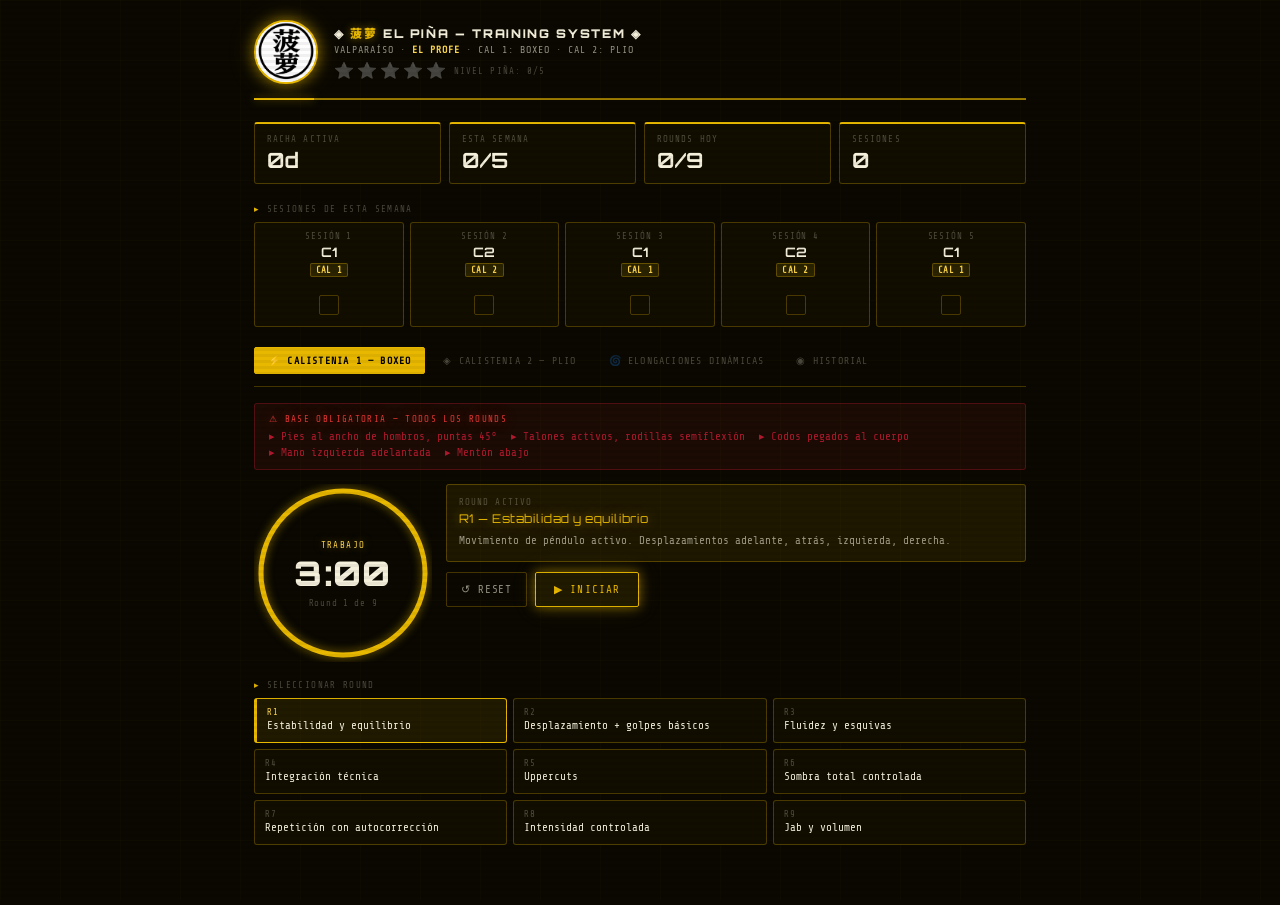
==== commit 20902cba: "Add Elongaciones Dinámicas section with tabs, routines, timer, and logic * **index.html**: Added 'El" ====
--- a/index.html
+++ b/index.html
@@ -323,6 +323,7 @@
 <div class="tabs">
   <button class="tbtn on" onclick="tab('boxing',this)">⚡ Calistenia 1 — Boxeo</button>
   <button class="tbtn" onclick="tab('plio',this)">◈ Calistenia 2 — Plio</button>
+  <button class="tbtn" onclick="tab('elong',this)">🌀 Elongaciones Dinámicas</button>
   <button class="tbtn" onclick="tab('hist',this)">◉ Historial</button>
 </div>
 
@@ -410,6 +411,41 @@
   </div>
 
   <div id="plioList"></div>
+</div>
+
+<!-- ELONGACIONES DINÁMICAS TAB -->
+<div id="tc-elong" class="tc">
+  <div class="plio-day">
+    <button class="pd-btn on" id="pdCA" onclick="setElong('comeAlive')">🌀 COME ALIVE</button>
+    <button class="pd-btn" id="pdSF" onclick="setElong('shaolin')">☯ SHAOLIN FLOW</button>
+  </div>
+
+  <!-- Descripción -->
+  <div class="desc-box" style="border:1px solid var(--border);background:var(--gd);border-radius:3px;padding:12px 14px;margin-bottom:14px;">
+    <div class="ttl" style="font-size:11px;color:var(--gold);text-shadow:var(--gg);letter-spacing:.06em;margin-bottom:4px;" id="elongTitle">COME ALIVE — Chequeo de sistemas</div>
+    <div class="txt" style="font-size:11px;color:var(--t2);line-height:1.5;" id="elongDesc">Repetir cada ejercicio <b>10 veces por lado</b>. Movimientos controlados, círculos y balanceos. Despierta hombros, caderas y tobillos.</div>
+  </div>
+
+  <!-- Timer -->
+  <div class="ptimer" style="border:1px solid rgba(232,184,0,.25);background:var(--gd);border-radius:3px;padding:14px 16px;margin-bottom:12px;">
+    <div class="pt-header">
+      <div class="pt-time gn" id="elongTime">0:30</div>
+      <div class="pt-info">
+        <div class="pt-phase w" id="elongPhase">TRABAJO</div>
+        <div class="pt-ex" id="elongEx">Rotación de hombros</div>
+        <div class="pt-prog" id="elongProg">Ejercicio 1 / 6</div>
+        <div class="pt-bar"><div class="pt-fill gf" id="elongFill" style="width:100%"></div></div>
+      </div>
+    </div>
+    <div class="pt-ctrl">
+      <button class="btn-s" onclick="elongReset()">↺ Reset</button>
+      <button class="btn-c" id="btnElong" onclick="elongToggle()">▶ INICIAR</button>
+    </div>
+  </div>
+
+  <!-- Lista de ejercicios -->
+  <div class="sec-lbl">Ejercicios</div>
+  <div id="elongList"></div>
 </div>
 
 <!-- HISTORY TAB -->
@@ -942,10 +978,183 @@
   }
 }
 
+// ═══════════════════════════════════════
+// ELONGACIONES DINÁMICAS
+// ═══════════════════════════════════════
+const ELONG_DATA = {
+  comeAlive: {
+    title: 'COME ALIVE — Chequeo de sistemas',
+    desc: 'Repetir cada ejercicio <b>10 veces por lado</b>. Movimientos controlados, círculos y balanceos. Despierta hombros, caderas y tobillos.',
+    work: 30,
+    rest: 15,
+    exercises: [
+      { name: 'Rotaciones de hombros', detail: '10 repeticiones por lado · círculos controlados', link: 'https://youtube.com/shorts/Q35Yl-pyCNY' },
+      { name: 'Círculos de brazos', detail: '10 repeticiones por lado · barridos, apertura de pecho', link: 'https://youtube.com/shorts/Q35Yl-pyCNY' },
+      { name: 'Círculos de cadera', detail: '10 repeticiones por lado · lubricar la articulación', link: 'https://youtube.com/shorts/Q35Yl-pyCNY' },
+      { name: 'Círculos de tobillo', detail: '10 repeticiones por lado · movilidad', link: 'https://youtube.com/shorts/Q35Yl-pyCNY' },
+      { name: 'Balanceos de pierna (adelante)', detail: '10 repeticiones por lado · control', link: 'https://youtube.com/shorts/Q35Yl-pyCNY' },
+      { name: 'Balanceos laterales', detail: '10 repeticiones por lado · estabilidad', link: 'https://youtube.com/shorts/Q35Yl-pyCNY' },
+    ]
+  },
+  shaolin: {
+    title: 'SHAOLIN MORNING FLOW — Movimiento fluido',
+    desc: 'Flujo continuo y relajado. Cicla a través de los movimientos sin parar. Busca la sensación "sin huesos".',
+    work: 20,
+    rest: 10,
+    exercises: [
+      { name: 'Saltos (hops)', detail: 'Activación suave del sistema', link: 'https://youtube.com/shorts/ewuwZrqpTGk' },
+      { name: 'Círculos de brazos', detail: 'Movilidad de hombros', link: 'https://youtube.com/shorts/ewuwZrqpTGk' },
+      { name: 'Expansiones de pecho', detail: 'Abrir la parte frontal', link: 'https://youtube.com/shorts/ewuwZrqpTGk' },
+      { name: 'Giros', detail: 'Rotación de columna', link: 'https://youtube.com/shorts/ewuwZrqpTGk' },
+      { name: 'Rotaciones de cadera', detail: 'Dobles y simples', link: 'https://youtube.com/shorts/ewuwZrqpTGk' },
+      { name: 'Balanceos de pierna', detail: 'Movilidad de cadera y piernas', link: 'https://youtube.com/shorts/ewuwZrqpTGk' },
+    ]
+  }
+};
+
+let elongRutina = 'comeAlive';
+let elongRun = false, elongInt = null;
+let elongIdx = 0;            // ejercicio actual
+let elongWork = true;        // true = trabajo, false = descanso
+let elongLeft = 30;          // segundos restantes
+let elongTotalEx = 0;
+
+function setElong(rutina) {
+  if (elongRun) elongToggle(); // para stop si está corriendo
+  elongRutina = rutina;
+  document.getElementById('pdCA').classList.toggle('on', rutina === 'comeAlive');
+  document.getElementById('pdSF').classList.toggle('on', rutina === 'shaolin');
+  elongReset();
+  renderElongList();
+}
+
+function elongToggle() {
+  elongRun ? elongStop() : elongStart();
+}
+
+function elongStart() {
+  const data = ELONG_DATA[elongRutina];
+  if (!data) return;
+  elongRun = true;
+  document.getElementById('btnElong').textContent = '⏸ PAUSA';
+  elongInt = setInterval(elongTick, 1000);
+  elongDisplay();
+}
+
+function elongStop() {
+  elongRun = false;
+  clearInterval(elongInt);
+  document.getElementById('btnElong').textContent = '▶ INICIAR';
+}
+
+function elongReset() {
+  elongStop();
+  const data = ELONG_DATA[elongRutina];
+  elongIdx = 0;
+  elongWork = true;
+  elongLeft = data ? data.work : 30;
+  elongTotalEx = data ? data.exercises.length : 0;
+  elongDisplay();
+  renderElongList();
+}
+
+function elongTick() {
+  if (elongLeft <= 3 && elongLeft > 0 && elongWork) sndWarn();
+  elongLeft--;
+  if (elongLeft < 0) {
+    const data = ELONG_DATA[elongRutina];
+    if (elongWork) {
+      // termina trabajo → descanso
+      sndRest();
+      if (elongIdx >= data.exercises.length - 1) {
+        // último ejercicio, terminar
+        elongStop();
+        elongLeft = 0;
+        elongDisplay();
+        sndDone();
+        return;
+      }
+      elongWork = false;
+      elongLeft = data.rest;
+    } else {
+      // termina descanso → siguiente ejercicio
+      sndWork();
+      elongIdx++;
+      elongWork = true;
+      elongLeft = data.work;
+    }
+  }
+  elongDisplay();
+}
+
+function elongDisplay() {
+  const data = ELONG_DATA[elongRutina];
+  if (!data) return;
+  const ex = data.exercises[elongIdx] || data.exercises[0];
+  const total = data.exercises.length;
+
+  const m = Math.floor(elongLeft / 60);
+  const s = elongLeft % 60;
+  document.getElementById('elongTime').textContent = m + ':' + (s < 10 ? '0' + s : s);
+
+  const phaseEl = document.getElementById('elongPhase');
+  const timeEl = document.getElementById('elongTime');
+  const fillEl = document.getElementById('elongFill');
+  const exEl = document.getElementById('elongEx');
+  const progEl = document.getElementById('elongProg');
+
+  if (elongWork) {
+    phaseEl.textContent = 'TRABAJO';
+    phaseEl.className = 'pt-phase w';
+    timeEl.className = 'pt-time gn' + (elongLeft <= 5 ? ' wn' : '');
+    fillEl.className = 'pt-fill gf';
+    fillEl.style.width = Math.round(elongLeft / data.work * 100) + '%';
+  } else {
+    phaseEl.textContent = 'DESCANSO';
+    phaseEl.className = 'pt-phase r';
+    timeEl.className = 'pt-time';
+    fillEl.className = 'pt-fill';
+    fillEl.style.width = Math.round(elongLeft / data.rest * 100) + '%';
+  }
+
+  exEl.textContent = ex.name;
+  progEl.textContent = 'Ejercicio ' + (elongIdx + 1) + ' / ' + total;
+}
+
+function renderElongList() {
+  const data = ELONG_DATA[elongRutina];
+  const container = document.getElementById('elongList');
+  if (!data) return;
+  // Actualizar título y descripción
+  document.getElementById('elongTitle').textContent = data.title;
+  document.getElementById('elongDesc').innerHTML = data.desc;
+
+  let html = '';
+  data.exercises.forEach((ex, i) => {
+    const isActive = (i === elongIdx && elongRun);
+    html += `
+      <div class="ex" style="${isActive ? 'border-color:var(--gold);' : ''}">
+        <div class="ex-hdr" onclick="toggleEx('elongEx${i}')">
+          <div>
+            <div class="ex-name">${i+1}. ${ex.name} ${isActive ? '◀' : ''}</div>
+            <div class="ex-det">${ex.detail}</div>
+          </div>
+          <span class="earr" id="elongEx${i}a">›</span>
+        </div>
+        <div class="ex-body" id="elongEx${i}b">
+          ${ex.link ? `<a class="lnk" href="${ex.link}" target="_blank" rel="noopener">▶ Video de referencia</a>` : ''}
+        </div>
+      </div>
+    `;
+  });
+  container.innerHTML = html;
+}
+
 // ── INIT ──
 renderAll();
 bDisplay();
 pDisplay();
+setElong('comeAlive');
 document.getElementById('pTimerBox').style.display='block';
 document.getElementById('devBox').style.display='none';
 </script>
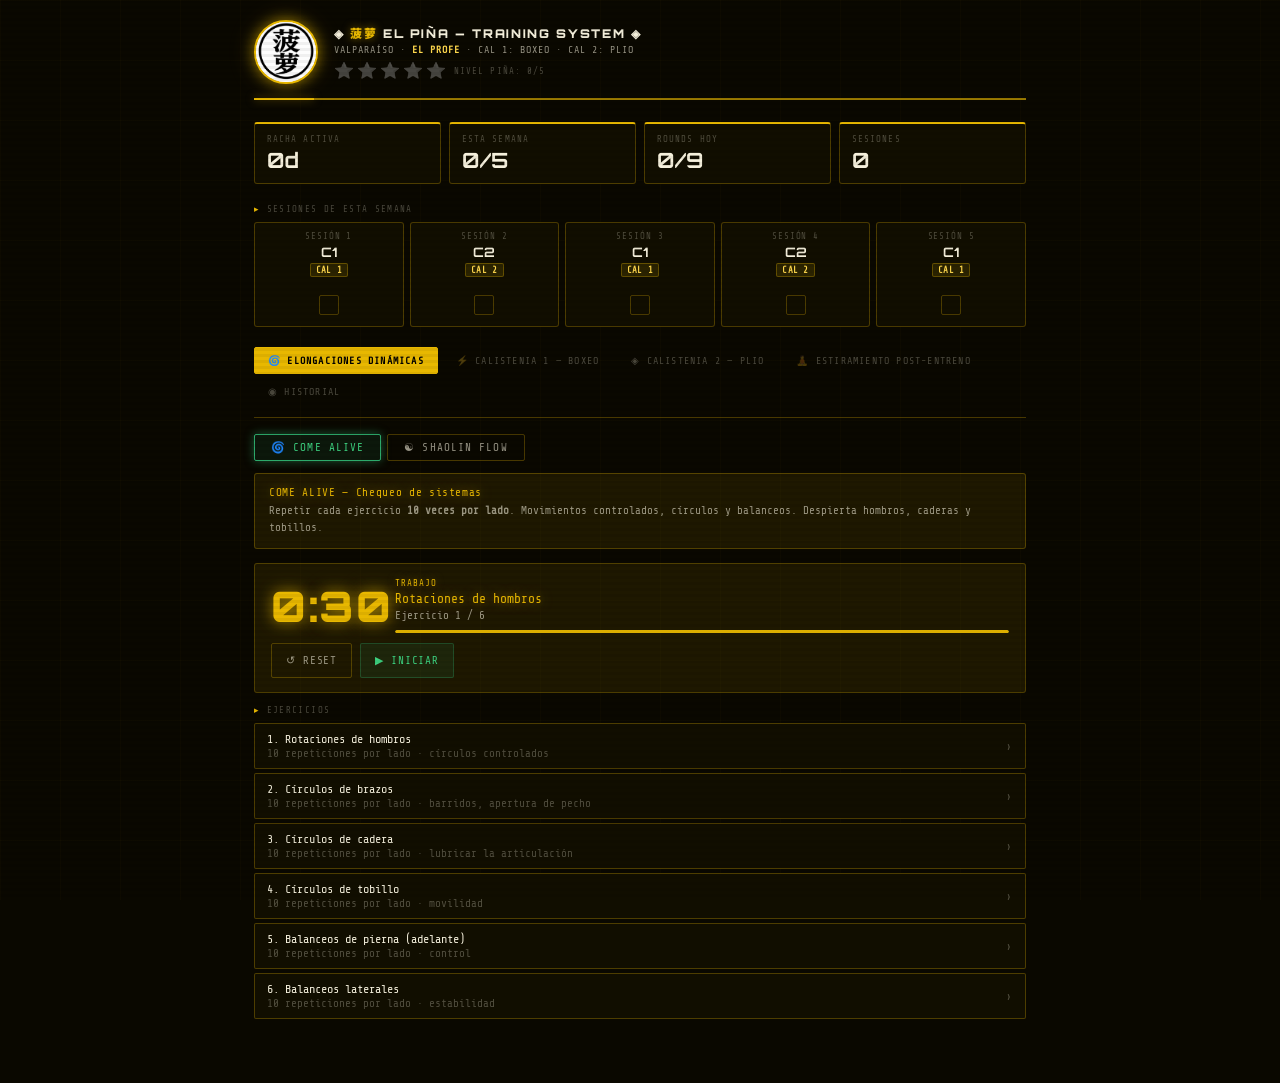
==== commit 605dcae7: "update branch" ====
--- a/index.html
+++ b/index.html
@@ -321,105 +321,20 @@
 
 <!-- TABS -->
 <div class="tabs">
-  <button class="tbtn on" onclick="tab('boxing',this)">⚡ Calistenia 1 — Boxeo</button>
+  <button class="tbtn on" onclick="tab('elong',this)">🌀 Elongaciones Dinámicas</button>
+  <button class="tbtn" onclick="tab('boxing',this)">⚡ Calistenia 1 — Boxeo</button>
   <button class="tbtn" onclick="tab('plio',this)">◈ Calistenia 2 — Plio</button>
-  <button class="tbtn" onclick="tab('elong',this)">🌀 Elongaciones Dinámicas</button>
+  <button class="tbtn" onclick="tab('post',this)">🧘 Estiramiento Post-Entreno</button>
   <button class="tbtn" onclick="tab('hist',this)">◉ Historial</button>
 </div>
 
-<!-- BOXING TAB -->
-<div id="tc-boxing" class="tc on">
-  <div class="base">
-    <div class="base-ttl">Base obligatoria — todos los rounds</div>
-    <div class="base-items">
-      <span class="bi">Pies al ancho de hombros, puntas 45°</span>
-      <span class="bi">Talones activos, rodillas semiflexión</span>
-      <span class="bi">Codos pegados al cuerpo</span>
-      <span class="bi">Mano izquierda adelantada</span>
-      <span class="bi">Mentón abajo</span>
-    </div>
-  </div>
-
-  <div class="tbox">
-    <div class="tring-wrap">
-      <svg class="tring-svg" viewBox="0 0 178 178">
-        <circle class="ring-bg" cx="89" cy="89" r="82"/>
-        <circle class="ring-fill" id="ringFill" cx="89" cy="89" r="82" stroke-dasharray="515.2" stroke-dashoffset="0"/>
-      </svg>
-      <div class="tsweep" id="sweepEl"></div>
-      <div class="tover">
-        <div class="tphase x" id="tPhase">STANDBY</div>
-        <div class="ttime" id="tTime">3:00</div>
-        <div class="tsubr" id="tSub">Round 1 de 9</div>
-      </div>
-    </div>
-
-    <div class="tinfo">
-      <div class="tdetail">
-        <div class="td-lbl">Round activo</div>
-        <div class="td-title" id="tRTitle">R1 — Estabilidad y equilibrio</div>
-        <div class="td-keys" id="tRKeys">Movimiento de péndulo activo. Desplazamientos adelante, atrás, izquierda, derecha.</div>
-      </div>
-      <div class="tctrl">
-        <button class="btn-s" onclick="bReset()">↺ Reset</button>
-        <button class="btn-p" id="btnSS" onclick="bToggle()">▶ INICIAR</button>
-      </div>
-    </div>
-  </div>
-
-  <div class="sec-lbl">Seleccionar round</div>
-  <div class="rgrid" id="roundGrid"></div>
-</div>
-
-<!-- PLIO TAB -->
-<div id="tc-plio" class="tc">
-  <div class="plio-day">
-    <button class="pd-btn on" id="pdA" onclick="setPDay('diaA')">◈ DÍA A — SESIÓN 2</button>
-    <button class="pd-btn" id="pdB" onclick="setPDay('diaB')">◈ DÍA B — SESIÓN 4</button>
-  </div>
-  <div class="plio-blk">
-    <button class="pb-btn on" id="pbC" onclick="setPBlk('calent')">▸ CALENTAMIENTO</button>
-    <button class="pb-btn" id="pbD" onclick="setPBlk('dev')">▸ DESARROLLO</button>
-    <button class="pb-btn" id="pbF" onclick="setPBlk('finish')">▸ FINISHER</button>
-  </div>
-
-  <div class="ptimer" id="pTimerBox">
-    <div class="pt-header">
-      <div class="pt-time gn" id="ptTime">0:30</div>
-      <div class="pt-info">
-        <div class="pt-phase w" id="ptPhase">TRABAJO</div>
-        <div class="pt-ex" id="ptEx">—</div>
-        <div class="pt-prog" id="ptProg">Ronda 1 / 8</div>
-        <div class="pt-bar"><div class="pt-fill gf" id="ptFill" style="width:100%"></div></div>
-      </div>
-    </div>
-    <div class="pt-ctrl">
-      <button class="btn-s" onclick="pReset()">↺ Reset</button>
-      <button class="btn-c" id="btnPS" onclick="pToggle()">▶ INICIAR</button>
-    </div>
-  </div>
-
-  <div class="dev-box" id="devBox" style="display:none">
-    <div class="dev-lbl">◈ Cronómetro de descanso entre series</div>
-    <div class="dev-time" id="devTime">1:20</div>
-    <div class="dev-ctrl">
-      <button class="btn-g" onclick="devStart(80)">▶ 1:20 — Entre series</button>
-      <button class="btn-g" onclick="devStart(75)">▶ 1:15</button>
-      <button class="btn-g" onclick="devStart(60)">▶ 1:00 — Entre ejercicios</button>
-      <button class="btn-s" onclick="devStop()">↺ Stop</button>
-    </div>
-  </div>
-
-  <div id="plioList"></div>
-</div>
-
 <!-- ELONGACIONES DINÁMICAS TAB -->
-<div id="tc-elong" class="tc">
+<div id="tc-elong" class="tc on">
   <div class="plio-day">
     <button class="pd-btn on" id="pdCA" onclick="setElong('comeAlive')">🌀 COME ALIVE</button>
     <button class="pd-btn" id="pdSF" onclick="setElong('shaolin')">☯ SHAOLIN FLOW</button>
   </div>
-
+  
   <!-- Descripción -->
   <div class="desc-box" style="border:1px solid var(--border);background:var(--gd);border-radius:3px;padding:12px 14px;margin-bottom:14px;">
     <div class="ttl" style="font-size:11px;color:var(--gold);text-shadow:var(--gg);letter-spacing:.06em;margin-bottom:4px;" id="elongTitle">COME ALIVE — Chequeo de sistemas</div>
@@ -446,6 +361,126 @@
   <!-- Lista de ejercicios -->
   <div class="sec-lbl">Ejercicios</div>
   <div id="elongList"></div>
+</div>
+
+<!-- BOXING TAB -->
+<div id="tc-boxing" class="tc">
+  <div class="base">
+    <div class="base-ttl">Base obligatoria — todos los rounds</div>
+    <div class="base-items">
+      <span class="bi">Pies al ancho de hombros, puntas 45°</span>
+      <span class="bi">Talones activos, rodillas semiflexión</span>
+      <span class="bi">Codos pegados al cuerpo</span>
+      <span class="bi">Mano izquierda adelantada</span>
+      <span class="bi">Mentón abajo</span>
+    </div>
+  </div>
+
+  <div class="tbox">
+    <div class="tring-wrap">
+      <svg class="tring-svg" viewBox="0 0 178 178">
+        <circle class="ring-bg" cx="89" cy="89" r="82"/>
+        <circle class="ring-fill" id="ringFill" cx="89" cy="89" r="82" stroke-dasharray="515.2" stroke-dashoffset="0"/>
+      </svg>
+      <div class="tsweep" id="sweepEl"></div>
+      <div class="tover">
+        <div class="tphase x" id="tPhase">STANDBY</div>
+        <div class="ttime" id="tTime">3:00</div>
+        <div class="tsubr" id="tSub">Round 1 de 9</div>
+      </div>
+    </div>
+
+    <div class="tinfo">
+      <div class="tdetail">
+        <div class="td-lbl">Round activo</div>
+        <div class="td-title" id="tRTitle">R1 — Estabilidad y equilibrio</div>
+        <div class="td-keys" id="tRKeys">Movimiento de péndulo activo. Desplazamientos adelante, atrás, izquierda, derecha.</div>
+      </div>
+      <div class="tctrl">
+        <button class="btn-s" onclick="bReset()">↺ Reset</button>
+        <button class="btn-p" id="btnSS" onclick="bToggle()">▶ INICIAR</button>
+      </div>
+    </div>
+  </div>
+
+  <div class="sec-lbl">Seleccionar round</div>
+  <div class="rgrid" id="roundGrid"></div>
+</div>
+
+<!-- PLIO TAB -->
+<div id="tc-plio" class="tc">
+  <div class="plio-day">
+    <button class="pd-btn on" id="pdA" onclick="setPDay('diaA')">◈ DÍA A — SESIÓN 2</button>
+    <button class="pd-btn" id="pdB" onclick="setPDay('diaB')">◈ DÍA B — SESIÓN 4</button>
+  </div>
+  <div class="plio-blk">
+    <button class="pb-btn on" id="pbC" onclick="setPBlk('calent')">▸ CALENTAMIENTO</button>
+    <button class="pb-btn" id="pbD" onclick="setPBlk('dev')">▸ DESARROLLO</button>
+    <button class="pb-btn" id="pbF" onclick="setPBlk('finish')">▸ FINISHER</button>
+  </div>
+
+  <div class="ptimer" id="pTimerBox">
+    <div class="pt-header">
+      <div class="pt-time gn" id="ptTime">0:30</div>
+      <div class="pt-info">
+        <div class="pt-phase w" id="ptPhase">TRABAJO</div>
+        <div class="pt-ex" id="ptEx">—</div>
+        <div class="pt-prog" id="ptProg">Ronda 1 / 8</div>
+        <div class="pt-bar"><div class="pt-fill gf" id="ptFill" style="width:100%"></div></div>
+      </div>
+    </div>
+    <div class="pt-ctrl">
+      <button class="btn-s" onclick="pReset()">↺ Reset</button>
+      <button class="btn-c" id="btnPS" onclick="pToggle()">▶ INICIAR</button>
+    </div>
+  </div>
+
+  <div class="dev-box" id="devBox" style="display:none">
+    <div class="dev-lbl">◈ Cronómetro de descanso entre series</div>
+    <div class="dev-time" id="devTime">1:20</div>
+    <div class="dev-ctrl">
+      <button class="btn-g" onclick="devStart(80)">▶ 1:20 — Entre series</button>
+      <button class="btn-g" onclick="devStart(75)">▶ 1:15</button>
+      <button class="btn-g" onclick="devStart(60)">▶ 1:00 — Entre ejercicios</button>
+      <button class="btn-s" onclick="devStop()">↺ Stop</button>
+    </div>
+  </div>
+
+  <div id="plioList"></div>
+</div>
+
+<!-- ESTIRAMIENTO POST-ENTRENO TAB -->
+<div id="tc-post" class="tc">
+  <div class="plio-day">
+    <button class="pd-btn on" id="pdPE" onclick="setElong('postEntreno')">🧘 POST-ENTRENO</button>
+  </div>
+
+  <!-- Descripción -->
+  <div class="desc-box" style="border:1px solid var(--border);background:var(--gd);border-radius:3px;padding:12px 14px;margin-bottom:14px;">
+    <div class="ttl" style="font-size:11px;color:var(--gold);text-shadow:var(--gg);letter-spacing:.06em;margin-bottom:4px;" id="postTitle">ESTIRAMIENTO POST-ENTRENO — 8 MIN · Flexibilidad para Boxeo</div>
+    <div class="txt" style="font-size:11px;color:var(--t2);line-height:1.5;" id="postDesc">Rutina de estiramientos estáticos para después de entrenar boxeo. Ayuda a relajar la musculatura, mejorar la recuperación y prevenir lesiones.</div>
+  </div>
+
+  <!-- Timer -->
+  <div class="ptimer" style="border:1px solid rgba(232,184,0,.25);background:var(--gd);border-radius:3px;padding:14px 16px;margin-bottom:12px;">
+    <div class="pt-header">
+      <div class="pt-time gn" id="postTime">0:30</div>
+      <div class="pt-info">
+        <div class="pt-phase w" id="postPhase">TRABAJO</div>
+        <div class="pt-ex" id="postEx">Estiramiento de hombros</div>
+        <div class="pt-prog" id="postProg">Ejercicio 1 / 8</div>
+        <div class="pt-bar"><div class="pt-fill gf" id="postFill" style="width:100%"></div></div>
+      </div>
+    </div>
+    <div class="pt-ctrl">
+      <button class="btn-s" onclick="postReset()">↺ Reset</button>
+      <button class="btn-c" id="btnPost" onclick="postToggle()">▶ INICIAR</button>
+    </div>
+  </div>
+
+  <!-- Lista de ejercicios -->
+  <div class="sec-lbl">Ejercicios</div>
+  <div id="postList"></div>
 </div>
 
 <!-- HISTORY TAB -->
@@ -979,7 +1014,7 @@
 }
 
 // ═══════════════════════════════════════
-// ELONGACIONES DINÁMICAS
+// ELONGACIONES DINÁMICAS & POST-ENTRENO
 // ═══════════════════════════════════════
 const ELONG_DATA = {
   comeAlive: {
@@ -1009,21 +1044,42 @@
       { name: 'Rotaciones de cadera', detail: 'Dobles y simples', link: 'https://youtube.com/shorts/ewuwZrqpTGk' },
       { name: 'Balanceos de pierna', detail: 'Movilidad de cadera y piernas', link: 'https://youtube.com/shorts/ewuwZrqpTGk' },
     ]
+  },
+  postEntreno: {
+    title: 'ESTIRAMIENTO POST-ENTRENO — 8 MIN · Flexibilidad para Boxeo',
+    desc: 'Rutina de estiramientos estáticos para después de entrenar boxeo. Ayuda a relajar la musculatura, mejorar la recuperación y prevenir lesiones.',
+    work: 30,
+    rest: 10,
+    exercises: [
+      { name: 'Estiramiento de hombros (cruzado)', detail: '30s · Brazo cruzado sobre el pecho', link: 'https://youtu.be/5RgiY6XoKeY' },
+      { name: 'Estiramiento de tríceps', detail: '30s · Brazo detrás de la cabeza, codo hacia arriba', link: 'https://youtu.be/5RgiY6XoKeY' },
+      { name: 'Estiramiento de pecho', detail: '30s · Mano en pared, girar el torso', link: 'https://youtu.be/5RgiY6XoKeY' },
+      { name: 'Estiramiento de cuádriceps', detail: '30s · De pie, talón al glúteo', link: 'https://youtu.be/5RgiY6XoKeY' },
+      { name: 'Estiramiento de isquiotibiales', detail: '30s · Pierna estirada, flexión hacia adelante', link: 'https://youtu.be/5RgiY6XoKeY' },
+      { name: 'Estiramiento de glúteos (Figura-4)', detail: '30s · Tumbado, tobillo sobre rodilla contraria', link: 'https://youtu.be/5RgiY6XoKeY' },
+      { name: 'Estiramiento de flexores de cadera', detail: '30s · Zancada baja, cadera hacia adelante', link: 'https://youtu.be/5RgiY6XoKeY' },
+      { name: 'Estiramiento de gemelos', detail: '30s · Pierna atrasada, talón en el suelo', link: 'https://youtu.be/5RgiY6XoKeY' },
+    ]
   }
 };
 
 let elongRutina = 'comeAlive';
 let elongRun = false, elongInt = null;
-let elongIdx = 0;            // ejercicio actual
-let elongWork = true;        // true = trabajo, false = descanso
-let elongLeft = 30;          // segundos restantes
+let elongIdx = 0;
+let elongWork = true;
+let elongLeft = 30;
 let elongTotalEx = 0;
 
 function setElong(rutina) {
-  if (elongRun) elongToggle(); // para stop si está corriendo
+  if (elongRun) elongToggle();
   elongRutina = rutina;
-  document.getElementById('pdCA').classList.toggle('on', rutina === 'comeAlive');
-  document.getElementById('pdSF').classList.toggle('on', rutina === 'shaolin');
+  
+  // Actualizar botones de rutina
+  document.querySelectorAll('.pd-btn').forEach(b => b.classList.remove('on'));
+  if (rutina === 'comeAlive') document.getElementById('pdCA')?.classList.add('on');
+  if (rutina === 'shaolin') document.getElementById('pdSF')?.classList.add('on');
+  if (rutina === 'postEntreno') document.getElementById('pdPE')?.classList.add('on');
+  
   elongReset();
   renderElongList();
 }
@@ -1036,7 +1092,11 @@
   const data = ELONG_DATA[elongRutina];
   if (!data) return;
   elongRun = true;
-  document.getElementById('btnElong').textContent = '⏸ PAUSA';
+  
+  // Determinar qué botón actualizar según la pestaña activa
+  const btnId = elongRutina === 'postEntreno' ? 'btnPost' : 'btnElong';
+  document.getElementById(btnId).textContent = '⏸ PAUSA';
+  
   elongInt = setInterval(elongTick, 1000);
   elongDisplay();
 }
@@ -1044,7 +1104,9 @@
 function elongStop() {
   elongRun = false;
   clearInterval(elongInt);
-  document.getElementById('btnElong').textContent = '▶ INICIAR';
+  
+  const btnId = elongRutina === 'postEntreno' ? 'btnPost' : 'btnElong';
+  document.getElementById(btnId).textContent = '▶ INICIAR';
 }
 
 function elongReset() {
@@ -1064,10 +1126,8 @@
   if (elongLeft < 0) {
     const data = ELONG_DATA[elongRutina];
     if (elongWork) {
-      // termina trabajo → descanso
       sndRest();
       if (elongIdx >= data.exercises.length - 1) {
-        // último ejercicio, terminar
         elongStop();
         elongLeft = 0;
         elongDisplay();
@@ -1077,7 +1137,6 @@
       elongWork = false;
       elongLeft = data.rest;
     } else {
-      // termina descanso → siguiente ejercicio
       sndWork();
       elongIdx++;
       elongWork = true;
@@ -1095,13 +1154,21 @@
 
   const m = Math.floor(elongLeft / 60);
   const s = elongLeft % 60;
-  document.getElementById('elongTime').textContent = m + ':' + (s < 10 ? '0' + s : s);
-
-  const phaseEl = document.getElementById('elongPhase');
-  const timeEl = document.getElementById('elongTime');
-  const fillEl = document.getElementById('elongFill');
-  const exEl = document.getElementById('elongEx');
-  const progEl = document.getElementById('elongProg');
+  
+  // Determinar qué elementos actualizar según la rutina
+  const timeId = elongRutina === 'postEntreno' ? 'postTime' : 'elongTime';
+  const phaseId = elongRutina === 'postEntreno' ? 'postPhase' : 'elongPhase';
+  const exId = elongRutina === 'postEntreno' ? 'postEx' : 'elongEx';
+  const progId = elongRutina === 'postEntreno' ? 'postProg' : 'elongProg';
+  const fillId = elongRutina === 'postEntreno' ? 'postFill' : 'elongFill';
+  
+  document.getElementById(timeId).textContent = m + ':' + (s < 10 ? '0' + s : s);
+
+  const phaseEl = document.getElementById(phaseId);
+  const timeEl = document.getElementById(timeId);
+  const fillEl = document.getElementById(fillId);
+  const exEl = document.getElementById(exId);
+  const progEl = document.getElementById(progId);
 
   if (elongWork) {
     phaseEl.textContent = 'TRABAJO';
@@ -1123,31 +1190,46 @@
 
 function renderElongList() {
   const data = ELONG_DATA[elongRutina];
-  const container = document.getElementById('elongList');
+  const containerId = elongRutina === 'postEntreno' ? 'postList' : 'elongList';
+  const container = document.getElementById(containerId);
   if (!data) return;
+  
   // Actualizar título y descripción
-  document.getElementById('elongTitle').textContent = data.title;
-  document.getElementById('elongDesc').innerHTML = data.desc;
+  const titleId = elongRutina === 'postEntreno' ? 'postTitle' : 'elongTitle';
+  const descId = elongRutina === 'postEntreno' ? 'postDesc' : 'elongDesc';
+  document.getElementById(titleId).textContent = data.title;
+  document.getElementById(descId).innerHTML = data.desc;
 
   let html = '';
   data.exercises.forEach((ex, i) => {
     const isActive = (i === elongIdx && elongRun);
     html += `
       <div class="ex" style="${isActive ? 'border-color:var(--gold);' : ''}">
-        <div class="ex-hdr" onclick="toggleEx('elongEx${i}')">
+        <div class="ex-hdr" onclick="toggleEx('${elongRutina === 'postEntreno' ? 'postEx' : 'elongEx'}${i}')">
           <div>
             <div class="ex-name">${i+1}. ${ex.name} ${isActive ? '◀' : ''}</div>
             <div class="ex-det">${ex.detail}</div>
           </div>
-          <span class="earr" id="elongEx${i}a">›</span>
+          <span class="earr" id="${elongRutina === 'postEntreno' ? 'postEx' : 'elongEx'}${i}a">›</span>
         </div>
-        <div class="ex-body" id="elongEx${i}b">
+        <div class="ex-body" id="${elongRutina === 'postEntreno' ? 'postEx' : 'elongEx'}${i}b">
           ${ex.link ? `<a class="lnk" href="${ex.link}" target="_blank" rel="noopener">▶ Video de referencia</a>` : ''}
         </div>
       </div>
     `;
   });
   container.innerHTML = html;
+}
+
+// Funciones wrapper para post-entreno
+function postToggle() {
+  if (elongRutina !== 'postEntreno') setElong('postEntreno');
+  elongToggle();
+}
+
+function postReset() {
+  if (elongRutina !== 'postEntreno') setElong('postEntreno');
+  elongReset();
 }
 
 // ── INIT ──
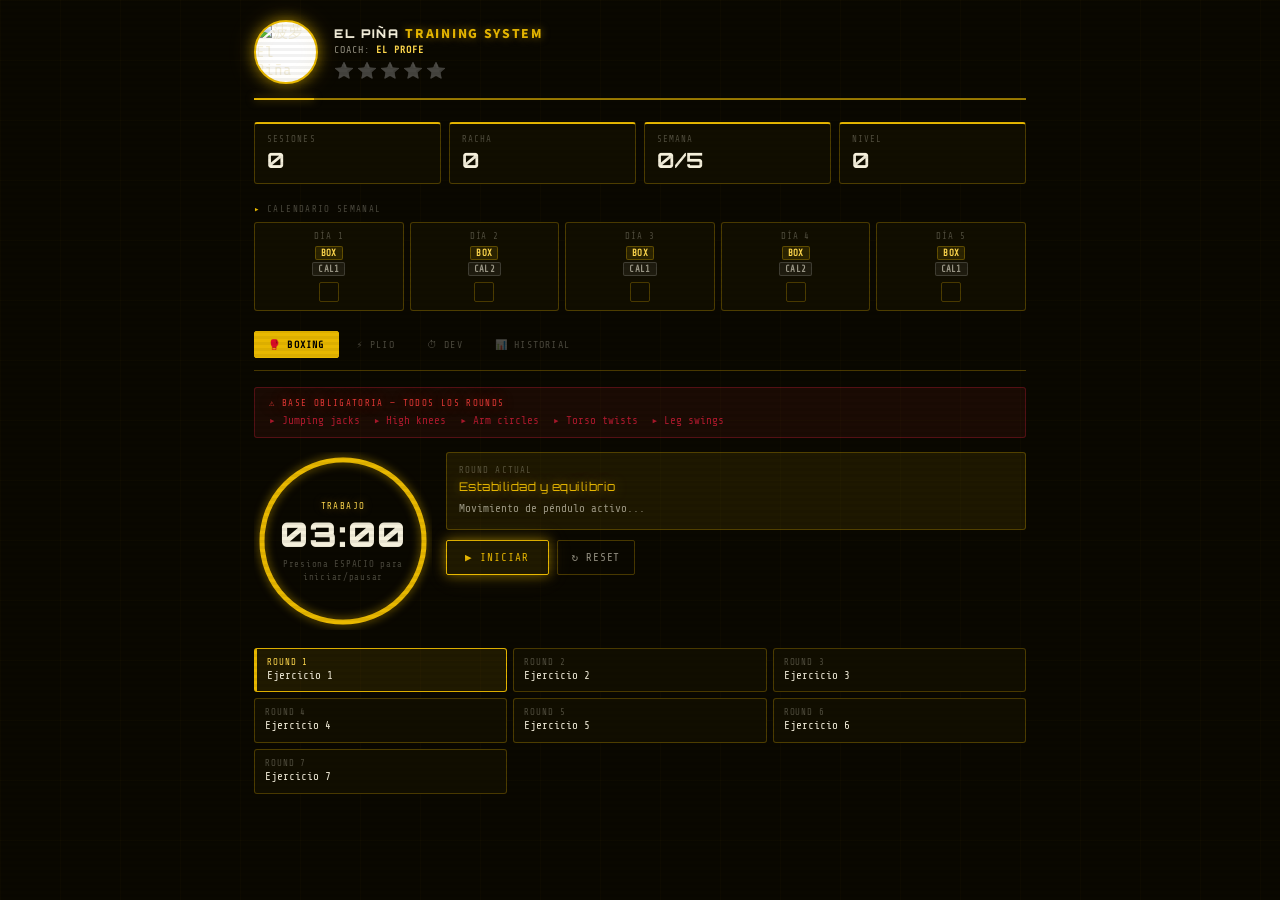
==== commit 8175b7a9: "Initial commit for EL PIÑA Training System Key features implemented: - New CSS file (css/styles.css)" ====
--- a/index.html
+++ b/index.html
@@ -6,1239 +6,176 @@
 <title>菠萝 EL PIÑA — TRAINING SYSTEM</title>
 <link rel="preconnect" href="https://fonts.googleapis.com">
 <link href="https://fonts.googleapis.com/css2?family=Orbitron:wght@400;700;900&family=Share+Tech+Mono&family=Noto+Sans+SC:wght@700;900&display=swap" rel="stylesheet">
-<style>
-*,*::before,*::after{box-sizing:border-box;margin:0;padding:0}
-:root{
-  /* El Piña — Dorado tropical + Negro profundo + Toques jade */
-  --bg:#0A0800;--bg2:#110E00;--bg3:#181200;
-  --gold:#E8B800;        /* dorado piña */
-  --gold-l:#FFD84D;      /* dorado claro */
-  --gold-d:#9A7A00;      /* dorado oscuro */
-  --jade:#2DAA6B;        /* jade — acento secundario */
-  --jade-l:#3DD17F;
-  --orange:#E86A00;      /* naranja tropical */
-  --gd:rgba(232,184,0,0.09);--gm:rgba(232,184,0,0.22);
-  --white:#F5F0DC;
-  --white2:rgba(245,240,220,0.6);
-  --white3:rgba(245,240,220,0.28);
-  --red:#E53935;--rd:rgba(229,57,53,0.08);
-  --border:rgba(232,184,0,0.28);--borderb:rgba(232,184,0,0.6);
-  --t:var(--white);--t2:var(--white2);--t3:var(--white3);
-  --fd:'Orbitron','Courier New',monospace;
-  --fm:'Share Tech Mono','Courier New',monospace;
-  --fc:'Noto Sans SC',serif;
-  --gs:0 0 8px rgba(232,184,0,0.5);
-  --gm2:0 0 14px rgba(232,184,0,0.6),0 0 28px rgba(232,184,0,0.2);
-  --go:0 0 12px rgba(232,184,0,0.5),0 0 24px rgba(232,184,0,0.15);
-  --gr:0 0 12px rgba(229,57,53,0.55),0 0 24px rgba(229,57,53,0.2);
-  --gg:0 0 12px rgba(232,184,0,0.6),0 0 24px rgba(232,184,0,0.2);
-  --gj:0 0 10px rgba(45,170,107,0.5);
-  --cyan:var(--jade-l);--cd:rgba(45,170,107,0.1);
-  --od:rgba(232,184,0,0.1);
-}
-html{background:var(--bg)}
-body{
-  font-family:var(--fm);
-  background:var(--bg);
-  color:var(--t);
-  min-height:100vh;
-  overflow-x:hidden;
-  position:relative;
-}
-/* Subtle scanlines */
-body::before{
-  content:'';position:fixed;inset:0;
-  background:repeating-linear-gradient(0deg,transparent,transparent 3px,rgba(0,0,0,0.05) 3px,rgba(0,0,0,0.05) 6px);
-  pointer-events:none;z-index:1000;
-}
-/* Hex grid bg */
-body::after{
-  content:'';position:fixed;inset:0;
-  background-image:linear-gradient(rgba(232,184,0,0.022) 1px,transparent 1px),linear-gradient(90deg,rgba(232,184,0,0.022) 1px,transparent 1px);
-  background-size:60px 60px;
-  pointer-events:none;z-index:0;
-}
-.wrap{max-width:800px;margin:0 auto;padding:20px 14px 60px;position:relative;z-index:1}
-
-/* HEADER */
-.hdr{display:flex;align-items:center;gap:16px;margin-bottom:22px;padding-bottom:14px;border-bottom:2px solid var(--gold-d);position:relative}
-.hdr::after{content:'';position:absolute;bottom:-2px;left:0;width:60px;height:2px;background:var(--gold);box-shadow:var(--gs)}
-.pina-logo{width:64px;height:64px;border-radius:50%;border:2px solid var(--gold);flex-shrink:0;box-shadow:var(--gm2),inset 0 0 18px rgba(232,184,0,0.06);overflow:hidden;background:#fff}
-.pina-logo img{width:100%;height:100%;object-fit:cover}
-body.pina-mode .pina-logo{box-shadow:0 0 20px rgba(232,184,0,0.9),0 0 40px rgba(232,184,0,0.4),inset 0 0 18px rgba(232,184,0,0.1);animation:pulseLogo 1.5s ease-in-out infinite}
-@keyframes pulseLogo{0%,100%{transform:scale(1)}50%{transform:scale(1.04)}}
-.hdr-text{}
-.hdr-title{font-family:var(--fd);font-size:12px;font-weight:900;letter-spacing:.14em;color:var(--white);text-shadow:none}
-.hdr-title .gt{color:var(--gold);text-shadow:var(--gs);font-family:var(--fc)}
-.hdr-sub{font-size:10px;color:var(--white2);letter-spacing:.1em;margin-top:3px}
-.hdr-sub b{color:var(--gold-l)}
-
-/* NIVEL PIÑA — stars */
-.pina-level{display:flex;align-items:center;gap:8px;margin-top:6px}
-.pina-stars{display:flex;gap:3px}
-.pstar{font-size:16px;transition:all .3s;filter:grayscale(1);opacity:.3}
-.pstar.on{filter:none;opacity:1;text-shadow:0 0 8px rgba(232,184,0,0.9)}
-body.pina-mode .pstar.on{animation:starPulse 1.2s ease-in-out infinite}
-@keyframes starPulse{0%,100%{transform:scale(1)}50%{transform:scale(1.15)}}
-.pina-lvl-lbl{font-size:9px;letter-spacing:.12em;color:var(--white3);text-transform:uppercase}
-.elite-badge{display:none;font-family:var(--fd);font-size:9px;letter-spacing:.15em;color:var(--gold);text-shadow:var(--gg);border:1px solid rgba(232,184,0,.4);padding:2px 10px;border-radius:2px;background:var(--gd);animation:auraFloat 2s ease-in-out infinite}
-body.pina-mode .elite-badge{display:inline-block}
-
-/* STATS */
-.stats{display:grid;grid-template-columns:repeat(4,1fr);gap:8px;margin-bottom:20px}
-.stat{border:1px solid var(--border);border-top:2px solid var(--gold);border-radius:3px;padding:10px 12px;background:var(--bg2)}
-.stat-lbl{font-size:9px;color:var(--white3);letter-spacing:.12em;text-transform:uppercase;margin-bottom:3px}
-.stat-val{font-family:var(--fd);font-size:21px;font-weight:700;color:var(--white)}
-body.pina-mode .stat{border-top-color:var(--gold-l)}
-body.pina-mode .stat-val{color:var(--gold-l);text-shadow:var(--gg)}
-
-/* WEEK */
-.sec-lbl{font-size:9px;letter-spacing:.15em;color:var(--white3);text-transform:uppercase;margin-bottom:8px}
-.sec-lbl::before{content:'▸ ';color:var(--gold)}
-.week{display:grid;grid-template-columns:repeat(5,1fr);gap:6px;margin-bottom:20px}
-.day{border:1px solid var(--border);border-radius:3px;padding:8px 6px;text-align:center;background:var(--bg2)}
-.day.today{border-color:var(--gold);border-top:2px solid var(--gold);box-shadow:0 0 12px rgba(232,184,0,0.2)}
-.day.done{border-color:var(--gold);background:rgba(232,184,0,0.08)}
-.d-name{font-size:9px;letter-spacing:.1em;color:var(--white3);text-transform:uppercase}
-.d-num{font-family:var(--fd);font-size:16px;font-weight:700;margin:2px 0 5px;color:var(--white)}
-.day.today .d-num{color:var(--gold-l);text-shadow:var(--gs)}
-.day.done .d-num{color:var(--gold-l)}
-body.pina-mode .day.done{border-color:var(--gold-l);background:rgba(232,184,0,0.12)}
-.d-tags{display:flex;flex-direction:column;gap:2px;align-items:center;margin-bottom:5px}
-.tag{font-size:9px;padding:1px 5px;border-radius:2px;font-weight:700;letter-spacing:.03em}
-.tb{background:rgba(232,184,0,0.12);color:var(--gold-l);border:.5px solid rgba(232,184,0,0.3)}
-.tp{background:rgba(255,255,255,0.06);color:var(--white2);border:.5px solid rgba(255,255,255,0.15)}
-.chk{width:20px;height:20px;border-radius:2px;border:1px solid var(--border);background:transparent;cursor:pointer;font-size:11px;color:transparent;transition:all .2s;font-family:var(--fm)}
-.chk:hover{border-color:var(--gold);color:var(--gold)}
-.chk.on{background:var(--gold);border-color:var(--gold);color:#000;font-weight:700}
-
-/* TABS */
-.tabs{display:flex;gap:4px;margin-bottom:16px;flex-wrap:wrap;border-bottom:1px solid var(--border);padding-bottom:12px}
-.tbtn{font-family:var(--fm);font-size:10px;letter-spacing:.12em;text-transform:uppercase;padding:7px 13px;border:1px solid transparent;border-radius:2px;background:transparent;color:var(--white3);cursor:pointer;transition:all .2s}
-.tbtn:hover{color:var(--white2);border-color:var(--border)}
-.tbtn.on{background:var(--gold);color:#000;font-weight:700;border-color:var(--gold)}
-body.pina-mode .tbtn.on{background:var(--gold-d);color:var(--gold-l);border-color:var(--gold-l)}
-.tc{display:none}.tc.on{display:block}
-
-/* BOXING TAB */
-.base{border:1px solid rgba(255,34,68,.25);background:var(--rd);border-radius:3px;padding:10px 14px;margin-bottom:14px}
-.base-ttl{font-size:9px;letter-spacing:.15em;color:var(--red);text-shadow:var(--gr);margin-bottom:6px;text-transform:uppercase}
-.base-ttl::before{content:'⚠ '}
-.base-items{display:flex;flex-wrap:wrap;gap:3px 14px}
-.bi{font-size:11px;color:rgba(255,34,68,.65)}
-.bi::before{content:'▸ '}
-
-.tbox{display:flex;gap:14px;margin-bottom:14px;align-items:flex-start}
-.tring-wrap{position:relative;flex-shrink:0}
-.tring-svg{width:178px;height:178px;transform:rotate(-90deg)}
-.ring-bg{fill:none;stroke:rgba(232,184,0,.08);stroke-width:5}
-.ring-fill{fill:none;stroke:var(--gold);stroke-width:5;stroke-linecap:butt;transition:stroke-dashoffset 0.9s linear,stroke .3s;filter:drop-shadow(0 0 5px rgba(232,184,0,0.6))}
-.ring-fill.restc{stroke:rgba(245,240,220,0.5);filter:drop-shadow(0 0 5px rgba(245,240,220,0.3))}
-.ring-fill.warnc{stroke:var(--red);filter:drop-shadow(0 0 6px rgba(229,57,53,0.7))}
-body.pina-mode .ring-fill{stroke:var(--gold-l);filter:drop-shadow(0 0 8px rgba(255,216,77,0.8))}
-.tsweep{position:absolute;inset:0;border-radius:50%}
-.tsweep.go{background:conic-gradient(from 0deg,transparent 88%,rgba(232,184,0,.18) 100%);animation:spin 2.5s linear infinite}
-.tover{position:absolute;inset:0;display:flex;flex-direction:column;align-items:center;justify-content:center;pointer-events:none}
-.tphase{font-size:9px;letter-spacing:.15em;text-transform:uppercase;margin-bottom:2px}
-.tphase.w{color:var(--gold-l);text-shadow:var(--gs)}
-.tphase.r{color:var(--white2)}
-.tphase.d{color:var(--gold);text-shadow:var(--gg)}
-.tphase.x{color:var(--white3)}
-.ttime{font-family:var(--fd);font-size:34px;font-weight:900;color:var(--white);letter-spacing:.04em}
-.ttime.rc{color:var(--white2)}
-.ttime.wc{color:var(--red);text-shadow:var(--gr);animation:blink .5s step-end infinite}
-.tsubr{font-size:9px;color:var(--t3);letter-spacing:.08em;margin-top:3px;text-align:center;padding:0 8px;line-height:1.4}
-@keyframes blink{50%{opacity:.25}}
-@keyframes spin{to{transform:rotate(360deg)}}
-
-.tinfo{flex:1;display:flex;flex-direction:column;gap:10px}
-.tdetail{border:1px solid var(--border);background:var(--gd);border-radius:3px;padding:12px}
-.td-lbl{font-size:9px;color:var(--t3);letter-spacing:.12em;text-transform:uppercase;margin-bottom:4px}
-.td-title{font-family:var(--fd);font-size:12px;color:var(--gold);text-shadow:var(--gg);letter-spacing:.04em}
-.td-keys{font-size:11px;color:var(--t2);margin-top:6px;line-height:1.55}
-.tctrl{display:flex;gap:8px;flex-wrap:wrap}
-
-.btn-p{font-family:var(--fm);font-size:11px;letter-spacing:.1em;text-transform:uppercase;padding:10px 18px;border:1px solid var(--gold);border-radius:2px;background:var(--od);color:var(--gold);cursor:pointer;transition:all .2s;box-shadow:var(--go)}
-.btn-p:hover{background:rgba(232,184,0,.18)}
-.btn-s{font-family:var(--fm);font-size:11px;letter-spacing:.08em;text-transform:uppercase;padding:10px 14px;border:1px solid var(--border);border-radius:2px;background:transparent;color:var(--t2);cursor:pointer;transition:all .2s}
-.btn-s:hover{border-color:var(--gold);color:var(--gold)}
-.btn-c{font-family:var(--fm);font-size:11px;letter-spacing:.08em;text-transform:uppercase;padding:10px 14px;border:1px solid rgba(45,170,107,.3);border-radius:2px;background:var(--cd);color:var(--cyan);cursor:pointer;transition:all .2s}
-.btn-c:hover{box-shadow:var(--gj)}
-
-.rgrid{display:grid;grid-template-columns:repeat(3,1fr);gap:6px}
-.ri{border:1px solid var(--border);border-radius:3px;padding:8px 10px;cursor:pointer;transition:all .2s;background:var(--bg2)}
-.ri:hover{border-color:var(--gold)}
-.ri.act{border-color:var(--gold);background:rgba(232,184,0,0.1);border-left:3px solid var(--gold)}
-.ri.dn{opacity:.5;background:var(--bg3);border-color:var(--border)}
-.ri-num{font-size:9px;color:var(--white3);letter-spacing:.1em;text-transform:uppercase}
-.ri.act .ri-num{color:var(--gold-l)}
-.ri.dn .ri-num{color:var(--gold)}
-.ri-title{font-size:11px;color:var(--white);line-height:1.35;margin-top:2px}
-
-/* PLIO TAB */
-.plio-day{display:flex;gap:6px;margin-bottom:12px}
-.pd-btn{font-family:var(--fm);font-size:11px;letter-spacing:.1em;text-transform:uppercase;padding:6px 16px;border-radius:2px;border:1px solid var(--border);background:transparent;color:var(--t2);cursor:pointer;transition:all .2s}
-.pd-btn.on{border-color:var(--jade);color:var(--jade-l);background:var(--cd);box-shadow:var(--gj)}
-.plio-blk{display:flex;gap:5px;margin-bottom:12px;flex-wrap:wrap}
-.pb-btn{font-family:var(--fm);font-size:10px;letter-spacing:.1em;text-transform:uppercase;padding:5px 12px;border-radius:2px;border:1px solid var(--border);background:transparent;color:var(--t3);cursor:pointer;transition:all .2s}
-.pb-btn.on{border-color:var(--gold);color:var(--gold);background:var(--gd);box-shadow:var(--gg)}
-
-.ptimer{border:1px solid rgba(45,170,107,.25);background:var(--cd);border-radius:3px;padding:14px 16px;margin-bottom:12px}
-.pt-header{display:flex;align-items:center;gap:14px;margin-bottom:10px}
-.pt-time{font-family:var(--fd);font-size:42px;font-weight:900;color:var(--jade-l);text-shadow:var(--gj);letter-spacing:.04em;flex-shrink:0;width:110px;text-align:center}
-.pt-time.gn{color:var(--gold);text-shadow:var(--gm2)}
-.pt-time.wn{color:var(--red);text-shadow:var(--gr);animation:blink .5s step-end infinite}
-.pt-info{flex:1}
-.pt-phase{font-size:9px;letter-spacing:.12em;text-transform:uppercase;color:var(--t3);margin-bottom:3px}
-.pt-phase.w{color:var(--gold);text-shadow:var(--gs)}
-.pt-phase.r{color:var(--jade-l)}
-.pt-ex{font-size:13px;color:var(--gold);text-shadow:var(--gg);margin-bottom:3px}
-.pt-prog{font-size:11px;color:var(--t2)}
-.pt-bar{height:3px;background:rgba(45,170,107,.1);border-radius:2px;margin-top:8px;overflow:hidden}
-.pt-fill{height:100%;border-radius:2px;background:var(--jade-l);box-shadow:var(--gj);transition:width .8s linear}
-.pt-fill.gf{background:var(--gold);box-shadow:var(--gs)}
-.pt-ctrl{display:flex;gap:8px;flex-wrap:wrap;margin-top:10px}
-
-.dev-box{border:1px solid rgba(232,184,0,.2);background:var(--gd);border-radius:3px;padding:14px 16px;margin-bottom:12px;text-align:center}
-.dev-lbl{font-size:9px;letter-spacing:.15em;color:rgba(232,184,0,.5);text-transform:uppercase;margin-bottom:6px}
-.dev-time{font-family:var(--fd);font-size:36px;font-weight:700;color:var(--gold);text-shadow:var(--gg)}
-.dev-ctrl{display:flex;gap:8px;justify-content:center;margin-top:10px;flex-wrap:wrap}
-.btn-g{font-family:var(--fm);font-size:11px;letter-spacing:.08em;text-transform:uppercase;padding:9px 16px;border:1px solid rgba(232,184,0,.4);border-radius:2px;background:var(--gd);color:var(--gold);cursor:pointer;transition:all .2s}
-.btn-g:hover{box-shadow:var(--gg)}
-
-.plio-sec{margin-bottom:12px}
-.ps-title{font-size:9px;letter-spacing:.15em;text-transform:uppercase;color:var(--t3);padding:5px 10px;background:var(--bg2);border:1px solid var(--border);border-radius:2px;margin-bottom:5px}
-.ps-title::before{content:'◈ ';color:var(--gold)}
-.ex{border:1px solid var(--border);border-radius:2px;overflow:hidden;margin-bottom:4px;background:var(--bg2)}
-.ex-hdr{padding:8px 12px;display:flex;align-items:center;justify-content:space-between;cursor:pointer;transition:background .2s}
-.ex-hdr:hover{background:var(--gd)}
-.ex-name{font-size:12px;color:var(--t)}
-.ex-det{font-size:11px;color:var(--t3);margin-top:1px}
-.ex-body{display:none;padding:8px 12px 10px;border-top:1px solid var(--border)}
-.ex-body.open{display:block}
-.ex-note{font-size:11px;color:var(--gold);margin-bottom:5px}
-.ex-note::before{content:'⚠ '}
-.lnk{display:inline-block;font-size:11px;color:var(--jade-l);text-decoration:none;border:.5px solid rgba(45,170,107,.25);padding:3px 10px;border-radius:2px;letter-spacing:.04em;transition:all .2s}
-.lnk:hover{background:rgba(45,170,107,.06);box-shadow:var(--gj)}
-.earr{font-size:14px;color:var(--t3);transition:transform .2s;margin-left:8px;flex-shrink:0}
-.earr.open{transform:rotate(90deg)}
-
-/* HISTORY */
-.hw{display:flex;gap:10px;flex-wrap:wrap;margin-bottom:10px}
-.hwk{display:flex;gap:4px}
-.hd{width:14px;height:14px;border-radius:2px}
-.hd.hit{background:var(--gold);box-shadow:var(--gs)}
-.hd.miss{background:var(--bg3);border:.5px solid var(--border)}
-.hd.fut{background:transparent;border:.5px dashed var(--border)}
-.hleg{display:flex;gap:14px;font-size:11px;color:var(--t3);flex-wrap:wrap;margin-bottom:10px}
-.hleg-i{display:flex;align-items:center;gap:5px}
-.hled{width:10px;height:10px;border-radius:2px}
-.dec{height:1px;background:linear-gradient(90deg,transparent,var(--border),transparent);margin:14px 0}
-
-/* NIVEL PIÑA OVERLAY */
-.tr{position:absolute;border-radius:50%;border:2px solid var(--gold);opacity:0}
-.tr1{width:80px;height:80px}
-.tr2{width:160px;height:160px}
-.tr3{width:280px;height:280px}
-.tr4{width:420px;height:420px}
-@keyframes ringEx{
-  0%{transform:scale(.1);opacity:.9;border-width:4px}
-  100%{transform:scale(4);opacity:0;border-width:1px}
-}
-@keyframes auraFloat{
-  0%,100%{transform:scaleY(1) scaleX(1);opacity:.6}
-  50%{transform:scaleY(1.08) scaleX(0.96);opacity:.9}
-}
-@keyframes screenShake{
-  0%,100%{transform:translate(0,0)}
-  15%{transform:translate(-4px,2px)}
-  30%{transform:translate(4px,-3px)}
-  45%{transform:translate(-3px,4px)}
-  60%{transform:translate(5px,-2px)}
-  75%{transform:translate(-2px,3px)}
-  90%{transform:translate(3px,-4px)}
-}
-@keyframes eliteGlow{
-  0%,100%{box-shadow:var(--gg),inset 0 0 20px rgba(232,184,0,.05)}
-  50%{box-shadow:0 0 20px rgba(232,184,0,.7),0 0 40px rgba(232,184,0,.3),inset 0 0 30px rgba(232,184,0,.08)}
-}
-.spark{position:absolute;width:3px;height:3px;border-radius:50%;background:var(--gold);pointer-events:none}
-@keyframes sparkFly{
-  0%{transform:translate(0,0) scale(1);opacity:1}
-  100%{transform:translate(var(--dx),var(--dy)) scale(0);opacity:0}
-}
-
-/* Pina mode overrides */
-body.pina-mode .hdr{border-bottom-color:var(--gold-l)}
-body.pina-mode .hdr-title .gt{color:var(--gold-l);text-shadow:var(--gg)}
-body.pina-mode #sStreak{animation:auraFloat 1.5s ease-in-out infinite}
-
-@media(max-width:600px){
-  .stats{grid-template-columns:repeat(2,1fr)}
-  .rgrid{grid-template-columns:repeat(2,1fr)}
-  .tbox{flex-direction:column;align-items:center}
-  .tring-svg{width:160px;height:160px}
-  .ttime{font-size:28px}
-  .hdr-title{font-size:10px}
-}
-</style>
+<link rel="stylesheet" href="css/styles.css">
 </head>
 <body>
 <div class="wrap">
-
-<!-- HEADER -->
-<div class="hdr">
-  <div class="pina-logo">
-    <img src="[data-uri]" alt="菠萝 El Piña">
-  </div>
-  <div class="hdr-text">
-    <div class="hdr-title">◈ <span class="gt">菠萝</span> EL PIÑA — TRAINING SYSTEM ◈ <span class="elite-badge">⭐ PIÑA SUPREMA</span></div>
-    <div class="hdr-sub">VALPARAÍSO · <b>EL PROFE</b> · CAL 1: BOXEO · CAL 2: PLIO</div>
-    <div class="pina-level">
-      <div class="pina-stars" id="pinaStars">
-        <span class="pstar" data-i="0">⭐</span>
-        <span class="pstar" data-i="1">⭐</span>
-        <span class="pstar" data-i="2">⭐</span>
-        <span class="pstar" data-i="3">⭐</span>
-        <span class="pstar" data-i="4">⭐</span>
-      </div>
-      <span class="pina-lvl-lbl" id="pinaLvlLbl">NIVEL PIÑA: 0/5</span>
+  <!-- HEADER -->
+  <header class="hdr">
+    <div class="pina-logo">
+      <img src="[data-uri]..." alt="菠萝 El Piña">
     </div>
-  </div>
-</div>
-
-<!-- STATS -->
-<div class="stats">
-  <div class="stat"><div class="stat-lbl">Racha activa</div><div class="stat-val" id="sStreak">—</div></div>
-  <div class="stat"><div class="stat-lbl">Esta semana</div><div class="stat-val" id="sWeek">—</div></div>
-  <div class="stat"><div class="stat-lbl">Rounds hoy</div><div class="stat-val" id="sRounds">0/9</div></div>
-  <div class="stat"><div class="stat-lbl">Sesiones</div><div class="stat-val" id="sTotal">0</div></div>
-</div>
-
-<!-- WEEK -->
-<div class="sec-lbl">Sesiones de esta semana</div>
-<div class="week" id="weekGrid"></div>
-
-<!-- TABS -->
-<div class="tabs">
-  <button class="tbtn on" onclick="tab('elong',this)">🌀 Elongaciones Dinámicas</button>
-  <button class="tbtn" onclick="tab('boxing',this)">⚡ Calistenia 1 — Boxeo</button>
-  <button class="tbtn" onclick="tab('plio',this)">◈ Calistenia 2 — Plio</button>
-  <button class="tbtn" onclick="tab('post',this)">🧘 Estiramiento Post-Entreno</button>
-  <button class="tbtn" onclick="tab('hist',this)">◉ Historial</button>
-</div>
-
-<!-- ELONGACIONES DINÁMICAS TAB -->
-<div id="tc-elong" class="tc on">
-  <div class="plio-day">
-    <button class="pd-btn on" id="pdCA" onclick="setElong('comeAlive')">🌀 COME ALIVE</button>
-    <button class="pd-btn" id="pdSF" onclick="setElong('shaolin')">☯ SHAOLIN FLOW</button>
-  </div>
-  
-  <!-- Descripción -->
-  <div class="desc-box" style="border:1px solid var(--border);background:var(--gd);border-radius:3px;padding:12px 14px;margin-bottom:14px;">
-    <div class="ttl" style="font-size:11px;color:var(--gold);text-shadow:var(--gg);letter-spacing:.06em;margin-bottom:4px;" id="elongTitle">COME ALIVE — Chequeo de sistemas</div>
-    <div class="txt" style="font-size:11px;color:var(--t2);line-height:1.5;" id="elongDesc">Repetir cada ejercicio <b>10 veces por lado</b>. Movimientos controlados, círculos y balanceos. Despierta hombros, caderas y tobillos.</div>
-  </div>
-
-  <!-- Timer -->
-  <div class="ptimer" style="border:1px solid rgba(232,184,0,.25);background:var(--gd);border-radius:3px;padding:14px 16px;margin-bottom:12px;">
-    <div class="pt-header">
-      <div class="pt-time gn" id="elongTime">0:30</div>
-      <div class="pt-info">
-        <div class="pt-phase w" id="elongPhase">TRABAJO</div>
-        <div class="pt-ex" id="elongEx">Rotación de hombros</div>
-        <div class="pt-prog" id="elongProg">Ejercicio 1 / 6</div>
-        <div class="pt-bar"><div class="pt-fill gf" id="elongFill" style="width:100%"></div></div>
+    <div class="hdr-text">
+      <div class="hdr-title">EL PIÑA <span class="gt">TRAINING SYSTEM</span></div>
+      <div class="hdr-sub">COACH: <b>EL PROFE</b></div>
+      <div class="pina-level">
+        <div class="pina-stars">
+          <span class="pstar" data-i="0">⭐</span>
+          <span class="pstar" data-i="1">⭐</span>
+          <span class="pstar" data-i="2">⭐</span>
+          <span class="pstar" data-i="3">⭐</span>
+          <span class="pstar" data-i="4">⭐</span>
+        </div>
+        <span class="elite-badge">ELITE</span>
       </div>
     </div>
-    <div class="pt-ctrl">
-      <button class="btn-s" onclick="elongReset()">↺ Reset</button>
-      <button class="btn-c" id="btnElong" onclick="elongToggle()">▶ INICIAR</button>
+  </header>
+
+  <!-- STATS -->
+  <section class="stats">
+    <div class="stat">
+      <div class="stat-lbl">SESIONES</div>
+      <div class="stat-val" id="statSessions">0</div>
     </div>
-  </div>
+    <div class="stat">
+      <div class="stat-lbl">RACHA</div>
+      <div class="stat-val" id="statStreak">0</div>
+    </div>
+    <div class="stat">
+      <div class="stat-lbl">SEMANA</div>
+      <div class="stat-val" id="statWeek">0/5</div>
+    </div>
+    <div class="stat">
+      <div class="stat-lbl">NIVEL</div>
+      <div class="stat-val" id="statLevel">0</div>
+    </div>
+  </section>
 
-  <!-- Lista de ejercicios -->
-  <div class="sec-lbl">Ejercicios</div>
-  <div id="elongList"></div>
-</div>
+  <!-- WEEK CALENDAR -->
+  <section>
+    <div class="sec-lbl">CALENDARIO SEMANAL</div>
+    <div class="week" id="weekGrid"></div>
+  </section>
 
-<!-- BOXING TAB -->
-<div id="tc-boxing" class="tc">
-  <div class="base">
-    <div class="base-ttl">Base obligatoria — todos los rounds</div>
-    <div class="base-items">
-      <span class="bi">Pies al ancho de hombros, puntas 45°</span>
-      <span class="bi">Talones activos, rodillas semiflexión</span>
-      <span class="bi">Codos pegados al cuerpo</span>
-      <span class="bi">Mano izquierda adelantada</span>
-      <span class="bi">Mentón abajo</span>
-    </div>
-  </div>
+  <!-- TABS -->
+  <nav class="tabs">
+    <button class="tbtn on" data-tab="boxing">🥊 BOXING</button>
+    <button class="tbtn" data-tab="plio">⚡ PLIO</button>
+    <button class="tbtn" data-tab="dev">⏱ DEV</button>
+    <button class="tbtn" data-tab="history">📊 HISTORIAL</button>
+  </nav>
 
-  <div class="tbox">
-    <div class="tring-wrap">
-      <svg class="tring-svg" viewBox="0 0 178 178">
-        <circle class="ring-bg" cx="89" cy="89" r="82"/>
-        <circle class="ring-fill" id="ringFill" cx="89" cy="89" r="82" stroke-dasharray="515.2" stroke-dashoffset="0"/>
-      </svg>
-      <div class="tsweep" id="sweepEl"></div>
-      <div class="tover">
-        <div class="tphase x" id="tPhase">STANDBY</div>
-        <div class="ttime" id="tTime">3:00</div>
-        <div class="tsubr" id="tSub">Round 1 de 9</div>
+  <!-- BOXING TAB -->
+  <section id="tab-boxing" class="tc on">
+    <div class="base">
+      <div class="base-ttl">Base obligatoria — todos los rounds</div>
+      <div class="base-items" id="baseItems">
+        <span class="bi">Jumping jacks</span>
+        <span class="bi">High knees</span>
+        <span class="bi">Arm circles</span>
+        <span class="bi">Torso twists</span>
+        <span class="bi">Leg swings</span>
       </div>
     </div>
 
-    <div class="tinfo">
-      <div class="tdetail">
-        <div class="td-lbl">Round activo</div>
-        <div class="td-title" id="tRTitle">R1 — Estabilidad y equilibrio</div>
-        <div class="td-keys" id="tRKeys">Movimiento de péndulo activo. Desplazamientos adelante, atrás, izquierda, derecha.</div>
+    <div class="tbox">
+      <div class="tring-wrap">
+        <svg class="tring-svg" viewBox="0 0 180 180">
+          <circle class="ring-bg" cx="90" cy="90" r="82"/>
+          <circle class="ring-fill" id="ringFill" cx="90" cy="90" r="82" stroke-dasharray="515.2" stroke-dashoffset="0"/>
+        </svg>
+        <div class="tsweep" id="sweepEl"></div>
+        <div class="tover">
+          <div class="tphase w" id="tPhase">TRABAJO</div>
+          <div class="ttime" id="tTime">03:00</div>
+          <div class="tsubr">Presiona ESPACIO para iniciar/pausar</div>
+        </div>
       </div>
-      <div class="tctrl">
-        <button class="btn-s" onclick="bReset()">↺ Reset</button>
-        <button class="btn-p" id="btnSS" onclick="bToggle()">▶ INICIAR</button>
+      <div class="tinfo">
+        <div class="tdetail">
+          <div class="td-lbl">ROUND ACTUAL</div>
+          <div class="td-title" id="tdTitle">Estabilidad y equilibrio</div>
+          <div class="td-keys" id="tdKeys">Movimiento de péndulo activo...</div>
+        </div>
+        <div class="tctrl">
+          <button class="btn-p" id="btnSS">▶ INICIAR</button>
+          <button class="btn-s" id="btnBR">↻ RESET</button>
+        </div>
       </div>
     </div>
-  </div>
 
-  <div class="sec-lbl">Seleccionar round</div>
-  <div class="rgrid" id="roundGrid"></div>
+    <div class="rgrid" id="roundGrid"></div>
+  </section>
+
+  <!-- PLIO TAB -->
+  <section id="tab-plio" class="tc">
+    <div class="plio-day">
+      <button class="pd-btn on" onclick="setPlioDay('diaA')">DÍA A</button>
+      <button class="pd-btn" onclick="setPlioDay('diaB')">DÍA B</button>
+    </div>
+
+    <div class="plio-blk">
+      <button class="pb-btn on" onclick="setPlioBlock('calent')">CALENT</button>
+      <button class="pb-btn" onclick="setPlioBlock('dev')">DESARROLLO</button>
+      <button class="pb-btn" onclick="setPlioBlock('finish')">FINISH</button>
+    </div>
+
+    <div class="ptimer">
+      <div class="pt-header">
+        <div class="pt-time gn" id="ptTime">00:30</div>
+        <div class="pt-info">
+          <div class="pt-phase w" id="ptPhase">TRABAJO</div>
+          <div class="pt-ex" id="ptEx">Skipping</div>
+          <div class="pt-prog" id="ptProg">Round 1 / 8</div>
+          <div class="pt-bar"><div class="pt-fill" id="ptFill" style="width:100%"></div></div>
+        </div>
+      </div>
+      <div class="pt-ctrl">
+        <button class="btn-p" id="btnPS">▶ INICIAR</button>
+        <button class="btn-s" id="btnPR">↻ RESET</button>
+      </div>
+    </div>
+
+    <div id="plioList"></div>
+  </section>
+
+  <!-- DEV TAB -->
+  <section id="tab-dev" class="tc">
+    <div class="dev-box">
+      <div class="dev-lbl">TEMPORIZADOR PERSONALIZADO</div>
+      <div class="dev-time" id="devTime">01:20</div>
+      <div class="dev-ctrl">
+        <button class="btn-g" data-dev-secs="20">20s</button>
+        <button class="btn-g" data-dev-secs="30">30s</button>
+        <button class="btn-g" data-dev-secs="45">45s</button>
+        <button class="btn-g" data-dev-secs="60">60s</button>
+        <button class="btn-g" data-dev-secs="80">80s</button>
+        <button class="btn-g" data-dev-secs="90">90s</button>
+        <button class="btn-c" onclick="stopDevTimer()">⏹ STOP</button>
+      </div>
+    </div>
+  </section>
+
+  <!-- HISTORY TAB -->
+  <section id="tab-history" class="tc">
+    <div class="hleg">
+      <div class="hleg-i"><div class="hled" style="background:var(--gold)"></div> Completado</div>
+      <div class="hleg-i"><div class="hled" style="background:var(--bg3);border:.5px solid var(--border)"></div> Pendiente</div>
+      <div class="hleg-i"><div class="hled" style="background:transparent;border:.5px dashed var(--border)"></div> Futuro</div>
+    </div>
+    <div class="dec"></div>
+    <div style="font-size:11px;color:var(--t3);margin-bottom:10px">Total sesiones completadas: <b id="histCount" style="color:var(--gold)">0</b></div>
+    <div id="histGrid"></div>
+  </section>
 </div>
 
-<!-- PLIO TAB -->
-<div id="tc-plio" class="tc">
-  <div class="plio-day">
-    <button class="pd-btn on" id="pdA" onclick="setPDay('diaA')">◈ DÍA A — SESIÓN 2</button>
-    <button class="pd-btn" id="pdB" onclick="setPDay('diaB')">◈ DÍA B — SESIÓN 4</button>
-  </div>
-  <div class="plio-blk">
-    <button class="pb-btn on" id="pbC" onclick="setPBlk('calent')">▸ CALENTAMIENTO</button>
-    <button class="pb-btn" id="pbD" onclick="setPBlk('dev')">▸ DESARROLLO</button>
-    <button class="pb-btn" id="pbF" onclick="setPBlk('finish')">▸ FINISHER</button>
-  </div>
-
-  <div class="ptimer" id="pTimerBox">
-    <div class="pt-header">
-      <div class="pt-time gn" id="ptTime">0:30</div>
-      <div class="pt-info">
-        <div class="pt-phase w" id="ptPhase">TRABAJO</div>
-        <div class="pt-ex" id="ptEx">—</div>
-        <div class="pt-prog" id="ptProg">Ronda 1 / 8</div>
-        <div class="pt-bar"><div class="pt-fill gf" id="ptFill" style="width:100%"></div></div>
-      </div>
-    </div>
-    <div class="pt-ctrl">
-      <button class="btn-s" onclick="pReset()">↺ Reset</button>
-      <button class="btn-c" id="btnPS" onclick="pToggle()">▶ INICIAR</button>
-    </div>
-  </div>
-
-  <div class="dev-box" id="devBox" style="display:none">
-    <div class="dev-lbl">◈ Cronómetro de descanso entre series</div>
-    <div class="dev-time" id="devTime">1:20</div>
-    <div class="dev-ctrl">
-      <button class="btn-g" onclick="devStart(80)">▶ 1:20 — Entre series</button>
-      <button class="btn-g" onclick="devStart(75)">▶ 1:15</button>
-      <button class="btn-g" onclick="devStart(60)">▶ 1:00 — Entre ejercicios</button>
-      <button class="btn-s" onclick="devStop()">↺ Stop</button>
-    </div>
-  </div>
-
-  <div id="plioList"></div>
+<!-- LEVEL UP OVERLAY -->
+<div id="transOverlay" style="display:none;position:fixed;inset:0;background:rgba(0,0,0,.85);z-index:2000">
+  <div id="transFlash" style="position:absolute;inset:0;background:radial-gradient(circle,rgba(232,184,0,.6)0%,transparent 70%)"></div>
+  <div id="transCenter" style="position:absolute;top:50%;left:50%;transform:translate(-50%,-50%);text-align:center"></div>
+  <div id="tcSparks" style="position:absolute;inset:0;overflow:hidden"></div>
 </div>
 
-<!-- ESTIRAMIENTO POST-ENTRENO TAB -->
-<div id="tc-post" class="tc">
-  <div class="plio-day">
-    <button class="pd-btn on" id="pdPE" onclick="setElong('postEntreno')">🧘 POST-ENTRENO</button>
-  </div>
-
-  <!-- Descripción -->
-  <div class="desc-box" style="border:1px solid var(--border);background:var(--gd);border-radius:3px;padding:12px 14px;margin-bottom:14px;">
-    <div class="ttl" style="font-size:11px;color:var(--gold);text-shadow:var(--gg);letter-spacing:.06em;margin-bottom:4px;" id="postTitle">ESTIRAMIENTO POST-ENTRENO — 8 MIN · Flexibilidad para Boxeo</div>
-    <div class="txt" style="font-size:11px;color:var(--t2);line-height:1.5;" id="postDesc">Rutina de estiramientos estáticos para después de entrenar boxeo. Ayuda a relajar la musculatura, mejorar la recuperación y prevenir lesiones.</div>
-  </div>
-
-  <!-- Timer -->
-  <div class="ptimer" style="border:1px solid rgba(232,184,0,.25);background:var(--gd);border-radius:3px;padding:14px 16px;margin-bottom:12px;">
-    <div class="pt-header">
-      <div class="pt-time gn" id="postTime">0:30</div>
-      <div class="pt-info">
-        <div class="pt-phase w" id="postPhase">TRABAJO</div>
-        <div class="pt-ex" id="postEx">Estiramiento de hombros</div>
-        <div class="pt-prog" id="postProg">Ejercicio 1 / 8</div>
-        <div class="pt-bar"><div class="pt-fill gf" id="postFill" style="width:100%"></div></div>
-      </div>
-    </div>
-    <div class="pt-ctrl">
-      <button class="btn-s" onclick="postReset()">↺ Reset</button>
-      <button class="btn-c" id="btnPost" onclick="postToggle()">▶ INICIAR</button>
-    </div>
-  </div>
-
-  <!-- Lista de ejercicios -->
-  <div class="sec-lbl">Ejercicios</div>
-  <div id="postList"></div>
-</div>
-
-<!-- HISTORY TAB -->
-<div id="tc-hist" class="tc">
-  <div class="sec-lbl">Registro — últimas 4 semanas</div>
-  <div class="hleg">
-    <div class="hleg-i"><div class="hled" style="background:var(--gold);box-shadow:var(--gs)"></div>Completado</div>
-    <div class="hleg-i"><div class="hled" style="background:var(--bg3);border:.5px solid var(--border)"></div>Pendiente</div>
-    <div class="hleg-i"><div class="hled" style="border:.5px dashed var(--border)"></div>Próximo</div>
-  </div>
-  <div class="hw" id="histGrid"></div>
-  <div class="dec"></div>
-  <div style="font-size:12px;color:var(--t2)" id="histTxt"></div>
-</div>
-
-<!-- NIVEL PIÑA OVERLAY -->
-<div id="transOverlay" style="display:none;position:fixed;inset:0;z-index:9999;pointer-events:none;overflow:hidden">
-  <div id="transFlash" style="position:absolute;inset:0;background:rgba(232,184,0,0.9);opacity:0;transition:opacity .05s"></div>
-  <div id="transRings" style="position:absolute;inset:0;display:flex;align-items:center;justify-content:center">
-    <div class="tr tr1"></div><div class="tr tr2"></div><div class="tr tr3"></div><div class="tr tr4"></div>
-  </div>
-  <div id="transCenter" style="position:absolute;inset:0;display:flex;flex-direction:column;align-items:center;justify-content:center;opacity:0">
-    <div id="tcSparks" style="position:absolute;inset:0;pointer-events:none"></div>
-    <div style="font-family:var(--fc);font-size:64px;font-weight:900;color:var(--gold);text-shadow:0 0 30px rgba(232,184,0,0.9),0 0 60px rgba(232,184,0,0.5);line-height:1;margin-bottom:8px">菠萝</div>
-    <div style="font-family:var(--fd);font-size:10px;letter-spacing:.25em;color:rgba(232,184,0,0.8);margin-bottom:6px">NIVEL PIÑA DESBLOQUEADO</div>
-    <div id="tcStars" style="font-size:32px;letter-spacing:4px;text-shadow:0 0 20px rgba(232,184,0,1)">⭐</div>
-    <div style="height:2px;width:200px;background:linear-gradient(90deg,transparent,var(--gold),transparent);margin:12px 0"></div>
-    <div id="tcTitle" style="font-family:var(--fd);font-size:22px;font-weight:900;letter-spacing:.15em;color:var(--gold);text-shadow:0 0 20px rgba(232,184,0,1),0 0 40px rgba(232,184,0,0.6);margin-top:6px">¡EL PIÑA!</div>
-  </div>
-</div>
-
-</div>
-<script>
-// ═══════════════════════════════════════
-// DATA
-// ═══════════════════════════════════════
-const ROUNDS=[
-  {t:"Estabilidad y equilibrio",k:"Movimiento de péndulo activo. Desplazamientos adelante, atrás, izquierda, derecha."},
-  {t:"Desplazamiento + golpes básicos",k:"Jab solo, recto solo, 1–2, 1–1–2. La potencia nace desde la cadera. Gatillazo en cada golpe."},
-  {t:"Fluidez y esquivas",k:"Rolling, slips, parry, stop, pivoteos, paso atrás. SIN lanzar golpes. Lento–moderado."},
-  {t:"Integración técnica",k:"Todo integrado: desplazamientos + esquivas + paso atrás. SIN golpes de poder."},
-  {t:"Uppercuts",k:"Base baja, rodillas flexionadas. Uppercuts solos, aislados, en secuencia. Siempre sacar los hombros."},
-  {t:"Sombra total controlada",k:"Todo integrado. Lento, fluido, técnico. Si puedes hacerlo lento → podrás hacerlo en tiempo real."},
-  {t:"Repetición con autocorrección",k:"Exactamente igual que Round 6. Más control, más calidad. Repetir es la clave."},
-  {t:"Intensidad controlada",k:"60–80% del potencial. Mantener base y técnica. SIN perder la base bajo ningún concepto."},
-  {t:"Jab y volumen",k:"Fluir lento. Jab activo TODO el round. Jab si estás cansado, perdido, necesitas espacio o distancia."},
-];
-
-const PLIO={
-  diaA:{
-    calent:{rounds:8,workSec:30,restSec:20,exs:["Skipping","Plancha alta"]},
-    dev:[
-      {name:"Saltos al cajón frontal",detail:"2 series · 4–6 reps · 1:20 descanso",note:"La bajada con cuidado.",link:"https://youtube.com/shorts/8LstYuM2UoM"},
-      {name:"Pogo jumps",detail:"2 series · 20 saltos · 1:20 descanso",note:"",link:"https://youtube.com/shorts/SjHRwhGXBl8"},
-      {name:"CMJ — Salto con contramovimiento",detail:"2 series · 6 saltos · 1:20 descanso",note:"La caída no debe sonar fuerte.",link:"https://youtube.com/shorts/yDgbFFcIx6w"},
-      {name:"Skipping rodillas altas",detail:"2 series · 20 reps · 1:20 descanso",note:"Mínimo contacto con el piso, máxima velocidad.",link:"https://youtube.com/shorts/BMwSSzITP2Q"},
-      {name:"Sentadillas con salto",detail:"2 series · 6 reps · 1:20 descanso",note:"",link:"https://youtube.com/shorts/9hi65bciMdA"},
-      {name:"Salto longitudinal",detail:"2 series · 4–6 reps · 1:20 descanso",note:"",link:"https://youtube.com/shorts/v0yrBWA3eEs"},
-    ],
-    finish:{rounds:10,workSec:30,restSec:45,exs:["Pushups hand release","Air squats"],links:["https://youtube.com/shorts/dFI0VWMqxIk","https://youtube.com/shorts/eUy9DpornNI"]},
-  },
-  diaB:{
-    calent:{rounds:8,workSec:30,restSec:20,exs:["Skipping","Plancha alta"]},
-    dev:[
-      {name:"Ankle hops (vereda o escalón)",detail:"2 series · 20 saltos · 1:20 descanso",note:"",link:"https://youtube.com/shorts/dy8Ytmc2K8Q"},
-      {name:"Caída del cajón",detail:"2 series · 4–6 reps · 1:20 descanso",note:"",link:"https://youtube.com/shorts/OpnU8haeXPo"},
-      {name:"Drop Jump",detail:"2 series · 4–6 reps · 1:20 descanso",note:"Caída profunda.",link:"https://youtube.com/shorts/34mM55xrR3w"},
-      {name:"Death jumps",detail:"2 series · 4–6 reps · 1:20 descanso",note:"Caída NO profunda — apenas tocas el piso y saltas.",link:"https://youtube.com/shorts/XwZkwe0PyT4"},
-      {name:"Power pushups",detail:"2 series · 6–8 reps · 1:20 descanso",note:"",link:"https://youtube.com/shorts/iO0sT5FDgj4"},
-    ],
-    finish:{rounds:10,workSec:35,restSec:45,exs:["Russian twist","Sombra de boxeo suave"],links:["https://youtube.com/shorts/-cPtvFdT8dc",""]},
-  }
-};
-const CALENT_LINKS=["https://youtube.com/shorts/NS796lhAEPw","https://youtube.com/shorts/BbbZJy1WsWo"];
-
-// NIVEL PIÑA: 1 estrella = 2 sesiones, 2=4, 3=7, 4=10, 5=14
-const PINA_THRESHOLDS=[2,4,7,10,14];
-const PINA_NAMES=["¡PRIMERA PIÑA!","¡PIÑA DOBLE!","¡PIÑA POWER!","¡SUPER PIÑA!","¡PIÑA SUPREMA! 菠萝"];
-
-// ═══════════════════════════════════════
-// STATE
-// ═══════════════════════════════════════
-const TODAY=new Date();
-const TDK=TODAY.toISOString().slice(0,10);
-const TDOW=TODAY.getDay();
-let S=JSON.parse(localStorage.getItem('pina_state')||'{"weeks":{},"total":0}');
-let RD=JSON.parse(localStorage.getItem('pina_rounds')||'{"date":"","done":[]}');
-let rdSet=new Set(RD.date===TDK?RD.done:[]);
-function save(){localStorage.setItem('pina_state',JSON.stringify(S))}
-function saveR(){localStorage.setItem('pina_rounds',JSON.stringify({date:TDK,done:[...rdSet]}))}
-
-// ═══════════════════════════════════════
-// AUDIO
-// ═══════════════════════════════════════
-let actx=null;
-function getCtx(){if(!actx)actx=new(window.AudioContext||window.webkitAudioContext)();return actx}
-function beep(freq,dur,type='square',vol=0.18,delay=0){
-  try{
-    const c=getCtx();
-    const o=c.createOscillator(),g=c.createGain();
-    o.connect(g);g.connect(c.destination);
-    o.type=type;o.frequency.value=freq;
-    g.gain.setValueAtTime(vol,c.currentTime+delay);
-    g.gain.exponentialRampToValueAtTime(0.001,c.currentTime+delay+dur);
-    o.start(c.currentTime+delay);o.stop(c.currentTime+delay+dur+0.01);
-  }catch(e){}
-}
-function sndWork(){beep(523,0.12);beep(660,0.18,undefined,undefined,0.1)}
-function sndRest(){beep(440,0.12);beep(330,0.18,undefined,undefined,0.1)}
-function sndWarn(){beep(880,0.07);beep(880,0.07,undefined,undefined,0.18);beep(880,0.07,undefined,undefined,0.36)}
-function sndRound(){beep(660,0.12);beep(784,0.2,undefined,undefined,0.1)}
-function sndDone(){[523,659,784,1047].forEach((f,i)=>beep(f,0.25,undefined,0.15,i*0.14))}
-function sndPina(){
-  try{
-    const ctx=getCtx(),t=ctx.currentTime;
-    const buf=ctx.createBuffer(1,ctx.sampleRate*0.5,ctx.sampleRate);
-    const data=buf.getChannelData(0);
-    for(let i=0;i<data.length;i++)data[i]=(Math.random()*2-1)*(1-i/data.length)*0.12;
-    const src=ctx.createBufferSource();src.buffer=buf;src.connect(ctx.destination);src.start(t);
-    // tropical ascending arpeggio
-    [[261,.1],[330,.1],[392,.1],[523,.1],[659,.1],[784,.1],[1047,.2],[1319,.25]].forEach(([f,d],i)=>{
-      beep(f,d,'sine',0.12,i*0.11);
-    });
-    setTimeout(()=>{beep(1047,.5,'sine',0.15);beep(1319,.5,'sine',0.1);beep(1568,.5,'sine',0.08)},1100);
-  }catch(e){}
-}
-
-// ═══════════════════════════════════════
-// UTILS
-// ═══════════════════════════════════════
-function wkStart(ref){
-  const d=new Date(ref||TODAY);
-  const day=d.getDay();
-  d.setDate(d.getDate()-day+(day===0?-6:1));
-  d.setHours(0,0,0,0);return d;
-}
-function wkKey(ref){const ws=wkStart(ref);return ws.toISOString().slice(0,10)}
-function calcStreak(){
-  let streak=0;
-  const wks=Object.keys(S.weeks||{}).sort().reverse();
-  for(const wk of wks){
-    const sess=(S.weeks[wk]||[]);
-    const sorted=[...sess].reverse();
-    for(const s of sorted){
-      if(s&&s.done)streak++;
-      else if(streak>0)return streak;
-    }
-  }
-  return streak;
-}
-function wkDone(){
-  const wk=wkKey();
-  return((S.weeks||{})[wk]||[]).filter(s=>s&&s.done).length;
-}
-function calcPinaLevel(total){
-  let lvl=0;
-  for(let i=0;i<PINA_THRESHOLDS.length;i++){
-    if(total>=PINA_THRESHOLDS[i])lvl=i+1;
-  }
-  return lvl;
-}
-function formatSessionDate(dateStr){
-  const d=new Date(dateStr+'T12:00:00');
-  const months=['ENE','FEB','MAR','ABR','MAY','JUN','JUL','AGO','SEP','OCT','NOV','DIC'];
-  return d.getDate()+' '+months[d.getMonth()];
-}
-
-// ═══════════════════════════════════════
-// BOXING TIMER
-// ═══════════════════════════════════════
-const CIRC=515.2,WD=180,RD2=60;
-let bRun=false,bInt=null,bRound=0,bWork=true,bLeft=WD;
-function bToggle(){bRun?bStop():bStart()}
-function bStart(){bRun=true;document.getElementById('btnSS').textContent='⏸ PAUSA';document.getElementById('sweepEl').classList.add('go');bInt=setInterval(bTick,1000);bDisplay()}
-function bStop(){bRun=false;clearInterval(bInt);document.getElementById('btnSS').textContent='▶ INICIAR';document.getElementById('sweepEl').classList.remove('go')}
-function bReset(){
-  bStop();bRound=0;bWork=true;bLeft=WD;rdSet.clear();saveR();
-  bDisplay();renderRounds();renderStats();
-}
-function bTick(){
-  if(bLeft<=3&&bLeft>0&&bWork)sndWarn();
-  bLeft--;
-  if(bLeft<0){
-    if(bWork){
-      rdSet.add(bRound);saveR();renderRounds();renderStats();
-      if(bRound>=8){bStop();bLeft=0;bDone();return}
-      sndRest();bWork=false;bLeft=RD2;
-    }else{sndWork();bRound++;bWork=true;bLeft=WD;}
-  }
-  bDisplay();
-}
-function bDone(){
-  sndDone();
-  document.getElementById('tPhase').textContent='COMPLETADO';
-  document.getElementById('tPhase').className='tphase d';
-  document.getElementById('tTime').textContent='0:00';
-  document.getElementById('tTime').className='ttime';
-  updateRingDetail();
-}
-function bDisplay(){
-  const m=Math.floor(bLeft/60),s=bLeft%60;
-  const el=document.getElementById('tTime');
-  el.textContent=m+':'+(s<10?'0'+s:s);
-  const ph=document.getElementById('tPhase');
-  const rf=document.getElementById('ringFill');
-  const warn=bWork&&bLeft<=5;
-  if(bWork){
-    ph.textContent='TRABAJO';ph.className='tphase w';
-    el.className=warn?'ttime wc':'ttime';
-    rf.className=warn?'ring-fill warnc':'ring-fill';
-    rf.style.strokeDashoffset=CIRC*(1-bLeft/WD);
-  }else{
-    ph.textContent='DESCANSO';ph.className='tphase r';
-    el.className='ttime rc';
-    rf.className='ring-fill restc';
-    rf.style.strokeDashoffset=CIRC*(1-bLeft/RD2);
-  }
-  document.getElementById('tSub').textContent='Round '+(bRound+1)+' de 9';
-  updateRingDetail();
-}
-function updateRingDetail(){
-  const r=ROUNDS[bRound];
-  document.getElementById('tRTitle').textContent='R'+(bRound+1)+' — '+r.t;
-  document.getElementById('tRKeys').textContent=r.k;
-}
-function bSelectRound(i){if(bRun)bStop();bRound=i;bWork=true;bLeft=WD;bDisplay();renderRounds()}
-
-// ═══════════════════════════════════════
-// PLIO TIMER
-// ═══════════════════════════════════════
-let pDay='diaA',pBlk='calent';
-let pRun=false,pInt=null,pLeft=30,pWorkPhase=true,pRound=0,pCfg=null;
-function setPDay(d){
-  pDay=d;
-  document.getElementById('pdA').classList.toggle('on',d==='diaA');
-  document.getElementById('pdB').classList.toggle('on',d==='diaB');
-  pReset();renderPlioList();
-}
-function setPBlk(b){
-  pBlk=b;
-  ['C','D','F'].forEach(x=>document.getElementById('pb'+x).classList.remove('on'));
-  const map={calent:'C',dev:'D',finish:'F'};
-  document.getElementById('pb'+map[b]).classList.add('on');
-  document.getElementById('pTimerBox').style.display=b==='dev'?'none':'block';
-  document.getElementById('devBox').style.display=b==='dev'?'block':'none';
-  pReset();renderPlioList();
-}
-function getPCfg(){
-  const d=PLIO[pDay];
-  if(pBlk==='calent')return d.calent;
-  if(pBlk==='finish')return d.finish;
-  return null;
-}
-function pToggle(){pRun?pStop():pPStart()}
-function pPStart(){
-  pCfg=getPCfg();if(!pCfg)return;
-  pRun=true;
-  document.getElementById('btnPS').textContent='⏸ PAUSA';
-  pInt=setInterval(pTick,1000);pDisplay();
-}
-function pStop(){pRun=false;clearInterval(pInt);document.getElementById('btnPS').textContent='▶ INICIAR'}
-function pReset(){
-  pStop();pRound=0;pWorkPhase=true;
-  pCfg=getPCfg();
-  pLeft=pCfg?pCfg.workSec:30;pDisplay();
-}
-function pTick(){
-  if(pLeft<=3&&pLeft>0&&pWorkPhase)sndWarn();
-  pLeft--;
-  if(pLeft<0){
-    pCfg=getPCfg();
-    if(pWorkPhase){
-      sndRest();
-      const totalPairs=pCfg.rounds;
-      if(pRound>=totalPairs-1){pStop();pLeft=0;pDone();return}
-      pWorkPhase=false;pLeft=pCfg.restSec;
-    }else{sndWork();pRound++;pWorkPhase=true;pLeft=pCfg.workSec;}
-  }
-  pDisplay();
-}
-function pDone(){
-  sndDone();
-  document.getElementById('ptPhase').textContent='COMPLETADO';
-  document.getElementById('ptPhase').className='pt-phase';
-  document.getElementById('ptEx').textContent='◈ BLOQUE FINALIZADO ◈';
-  document.getElementById('ptProg').textContent='';
-  document.getElementById('ptTime').textContent='0:00';
-  document.getElementById('ptTime').className='pt-time';
-  document.getElementById('ptFill').style.width='0%';
-}
-function pDisplay(){
-  pCfg=getPCfg();if(!pCfg)return;
-  const m=Math.floor(pLeft/60),s=pLeft%60;
-  const tel=document.getElementById('ptTime');
-  tel.textContent=m+':'+(s<10?'0'+s:s);
-  const ph=document.getElementById('ptPhase');
-  const fill=document.getElementById('ptFill');
-  const exel=document.getElementById('ptEx');
-  const prog=document.getElementById('ptProg');
-  const warn=pWorkPhase&&pLeft<=5;
-  const exIdx=pRound%pCfg.exs.length;
-  exel.textContent=pCfg.exs[exIdx];
-  prog.textContent='Ronda '+(pRound+1)+' / '+pCfg.rounds;
-  if(pWorkPhase){
-    ph.textContent='TRABAJO';ph.className='pt-phase w';
-    tel.className=warn?'pt-time wn':'pt-time gn';
-    fill.className=warn?'pt-fill':'pt-fill gf';
-    fill.style.width=Math.round(pLeft/pCfg.workSec*100)+'%';
-  }else{
-    ph.textContent='DESCANSO';ph.className='pt-phase r';
-    tel.className='pt-time';
-    fill.className='pt-fill';
-    fill.style.width=Math.round(pLeft/pCfg.restSec*100)+'%';
-  }
-}
-
-// Dev rest timer
-let devRun=false,devInt=null,devLeft=80;
-function devStart(secs){devStop();devLeft=secs;devRun=true;devInt=setInterval(devTick,1000);devDisplay();sndWork()}
-function devStop(){devRun=false;clearInterval(devInt)}
-function devTick(){
-  if(devLeft<=3&&devLeft>0)sndWarn();
-  devLeft--;
-  if(devLeft<0){devStop();devLeft=0;sndDone();}
-  devDisplay();
-}
-function devDisplay(){
-  const m=Math.floor(devLeft/60),s=devLeft%60;
-  document.getElementById('devTime').textContent=m+':'+(s<10?'0'+s:s);
-}
-
-// ═══════════════════════════════════════
-// RENDER
-// ═══════════════════════════════════════
-function renderStats(){
-  document.getElementById('sStreak').textContent=calcStreak()+'d';
-  document.getElementById('sWeek').textContent=wkDone()+'/5';
-  document.getElementById('sRounds').textContent=rdSet.size+'/9';
-  document.getElementById('sTotal').textContent=S.total||0;
-  renderPinaLevel();
-}
-function renderPinaLevel(){
-  const total=S.total||0;
-  const lvl=calcPinaLevel(total);
-  const stars=document.querySelectorAll('.pstar');
-  stars.forEach((s,i)=>s.classList.toggle('on',i<lvl));
-  document.getElementById('pinaLvlLbl').textContent='NIVEL PIÑA: '+lvl+'/5';
-  applyPinaMode(lvl);
-}
-function applyPinaMode(lvl){
-  if(lvl>=1){document.body.classList.add('pina-mode');}
-  else{document.body.classList.remove('pina-mode');}
-}
-function renderWeek(){
-  const wk=wkKey(),g=document.getElementById('weekGrid');
-  const sessions=(S.weeks[wk]||Array(5).fill(null));
-  g.innerHTML='';
-  for(let i=0;i<5;i++){
-    const sess=sessions[i]||{done:false,date:null};
-    const isPlio=(i===1||i===3);
-    const cal=isPlio?'CAL 2':'CAL 1';
-    const dateLabel=sess.date?formatSessionDate(sess.date):'';
-    const div=document.createElement('div');
-    div.className='day'+(sess.done?' done':'');
-    div.innerHTML=`
-      <div class="d-name">SESIÓN ${i+1}</div>
-      <div class="d-num" style="font-size:13px;margin:3px 0">${isPlio?'C2':'C1'}</div>
-      <div class="d-tags"><span class="tag tb">${cal}</span></div>
-      <div style="font-size:9px;color:var(--white3);min-height:11px;margin:2px 0">${dateLabel}</div>
-      <button class="chk${sess.done?' on':''}" onclick="tSession('${wk}',${i})">${sess.done?'✓':''}</button>`;
-    g.appendChild(div);
-  }
-}
-function tSession(wk,idx){
-  if(!S.weeks)S.weeks={};
-  if(!S.weeks[wk])S.weeks[wk]=Array(5).fill(null).map(()=>({done:false,date:null}));
-  const sess=S.weeks[wk][idx];
-  const oldTotal=S.total||0;
-  if(sess.done){sess.done=false;sess.date=null;if(S.total>0)S.total--;}
-  else{sess.done=true;sess.date=TDK;S.total=(S.total||0)+1;}
-  save();
-  const newTotal=S.total||0;
-  const oldLvl=calcPinaLevel(oldTotal);
-  const newLvl=calcPinaLevel(newTotal);
-  if(newLvl>oldLvl&&newTotal>oldTotal){
-    triggerPinaUp(newLvl);
-  }
-  renderAll();
-}
-function renderRounds(){
-  const g=document.getElementById('roundGrid');g.innerHTML='';
-  ROUNDS.forEach((r,i)=>{
-    const done=rdSet.has(i),act=i===bRound;
-    const div=document.createElement('div');
-    div.className='ri'+(act?' act':'')+(done?' dn':'');
-    div.onclick=()=>bSelectRound(i);
-    div.innerHTML=`<div class="ri-num">R${i+1}${done?' ✓':''}</div><div class="ri-title">${r.t}</div>`;
-    g.appendChild(div);
-  });
-}
-function renderPlioList(){
-  const cont=document.getElementById('plioList');
-  const data=PLIO[pDay];
-  let html='';
-  if(pBlk==='calent'){
-    html+=`<div class="plio-sec"><div class="ps-title">Ejercicios alternados — 8 rondas · 30s trabajo / 20s descanso</div>`;
-    ['Skipping','Plancha alta'].forEach((n,i)=>{
-      html+=exHTML('ce'+i,n,'8 rondas alternadas · 30s','',CALENT_LINKS[i]);
-    });
-    html+='</div>';
-  }else if(pBlk==='dev'){
-    html+=`<div class="plio-sec"><div class="ps-title">Ejercicios de desarrollo — 2 series por ejercicio · descanso 1:20</div>`;
-    data.dev.forEach((e,i)=>{html+=exHTML('dv'+i,e.name,e.detail,e.note,e.link)});
-    html+='</div>';
-  }else if(pBlk==='finish'){
-    const f=data.finish;
-    html+=`<div class="plio-sec"><div class="ps-title">Ejercicios alternados — 10 rondas · ${f.workSec}s trabajo / ${f.restSec}s descanso</div>`;
-    f.exs.forEach((n,i)=>{html+=exHTML('fn'+i,n,'10 rondas alternadas · '+f.workSec+'s trabajo · '+f.restSec+'s descanso','',f.links[i])});
-    html+='</div>';
-  }
-  html+=`<p style="font-size:11px;color:var(--t3);margin-top:8px;">▸ Al terminar marca el día como completado.</p>`;
-  cont.innerHTML=html;
-}
-function exHTML(id,name,detail,note,link){
-  return`<div class="ex">
-    <div class="ex-hdr" onclick="toggleEx('${id}')">
-      <div><div class="ex-name">${name}</div><div class="ex-det">${detail}</div></div>
-      <span class="earr" id="${id}a">›</span>
-    </div>
-    <div class="ex-body" id="${id}b">
-      ${note?`<div class="ex-note">${note}</div>`:''}
-      ${link?`<a class="lnk" href="${link}" target="_blank" rel="noopener">▶ Video de referencia</a>`:''}
-    </div>
-  </div>`;
-}
-function toggleEx(id){
-  const b=document.getElementById(id+'b'),a=document.getElementById(id+'a');
-  const o=b.classList.toggle('open');
-  a.classList.toggle('open',o);
-}
-function renderHist(){
-  let html='',cnt=0;
-  const ws=wkStart();
-  for(let w=3;w>=0;w--){
-    const refDate=new Date(ws);refDate.setDate(ws.getDate()-w*7);
-    const wk=wkKey(refDate);
-    const sessions=(S.weeks||{})[wk]||Array(5).fill(null);
-    const isCurrent=(w===0);
-    html+='<div class="hwk">';
-    for(let i=0;i<5;i++){
-      const sess=sessions[i]||{done:false};
-      const isFut=isCurrent&&!sess.done&&i>=wkDone();
-      if(sess.done)cnt++;
-      const title=sess.date||('Sesión '+(i+1));
-      html+=`<div class="hd ${isFut?'fut':sess.done?'hit':'miss'}" title="${title}"></div>`;
-    }
-    html+='</div>';
-  }
-  document.getElementById('histGrid').innerHTML=html;
-  document.getElementById('histTxt').textContent=`◈  ${cnt} sesiones completadas en las últimas 4 semanas`;
-}
-function renderAll(){renderStats();renderWeek();renderRounds();renderPlioList();renderHist()}
-
-// TABS
-function tab(name,btn){
-  document.querySelectorAll('.tbtn').forEach(b=>b.classList.remove('on'));
-  document.querySelectorAll('.tc').forEach(c=>c.classList.remove('on'));
-  btn.classList.add('on');
-  document.getElementById('tc-'+name).classList.add('on');
-}
-
-// ═══════════════════════════════════════
-// NIVEL PIÑA TRANSFORMATION
-// ═══════════════════════════════════════
-function triggerPinaUp(lvl){
-  const overlay=document.getElementById('transOverlay');
-  const flash=document.getElementById('transFlash');
-  const center=document.getElementById('transCenter');
-  overlay.style.display='block';
-  overlay.style.pointerEvents='all';
-  sndPina();
-  // Flash
-  flash.style.opacity='1';
-  setTimeout(()=>{flash.style.transition='opacity .7s';flash.style.opacity='0'},60);
-  // Screen shake
-  setTimeout(()=>{
-    document.querySelector('.wrap').style.animation='screenShake .5s ease';
-    setTimeout(()=>document.querySelector('.wrap').style.animation='',500);
-  },100);
-  // Rings
-  setTimeout(()=>{
-    document.querySelectorAll('.tr').forEach((r,i)=>{
-      r.style.animation=`ringEx ${0.7+i*0.15}s ease-out ${i*0.1}s forwards`;
-    });
-  },200);
-  // Center
-  setTimeout(()=>{
-    center.style.transition='opacity .4s';
-    center.style.opacity='1';
-    // Show stars earned
-    const starStr='⭐'.repeat(lvl);
-    document.getElementById('tcStars').textContent=starStr;
-    document.getElementById('tcTitle').textContent=PINA_NAMES[lvl-1];
-    spawnSparks();
-  },500);
-  // Dismiss
-  setTimeout(()=>{
-    center.style.transition='opacity .8s';
-    center.style.opacity='0';
-    setTimeout(()=>{
-      overlay.style.display='none';
-      overlay.style.pointerEvents='none';
-      center.style.transition='';
-      document.querySelectorAll('.tr').forEach(r=>r.style.animation='');
-    },800);
-  },4500);
-}
-function spawnSparks(){
-  const cont=document.getElementById('tcSparks');
-  cont.innerHTML='';
-  for(let i=0;i<50;i++){
-    const s=document.createElement('div');
-    s.className='spark';
-    const angle=Math.random()*360;
-    const dist=80+Math.random()*220;
-    const dx=Math.cos(angle*Math.PI/180)*dist;
-    const dy=Math.sin(angle*Math.PI/180)*dist;
-    s.style.cssText=`left:50%;top:50%;--dx:${dx}px;--dy:${dy}px;animation:sparkFly ${0.4+Math.random()*0.9}s ease-out ${Math.random()*0.5}s forwards`;
-    cont.appendChild(s);
-  }
-}
-
-// ═══════════════════════════════════════
-// ELONGACIONES DINÁMICAS & POST-ENTRENO
-// ═══════════════════════════════════════
-const ELONG_DATA = {
-  comeAlive: {
-    title: 'COME ALIVE — Chequeo de sistemas',
-    desc: 'Repetir cada ejercicio <b>10 veces por lado</b>. Movimientos controlados, círculos y balanceos. Despierta hombros, caderas y tobillos.',
-    work: 30,
-    rest: 15,
-    exercises: [
-      { name: 'Rotaciones de hombros', detail: '10 repeticiones por lado · círculos controlados', link: 'https://youtube.com/shorts/Q35Yl-pyCNY' },
-      { name: 'Círculos de brazos', detail: '10 repeticiones por lado · barridos, apertura de pecho', link: 'https://youtube.com/shorts/Q35Yl-pyCNY' },
-      { name: 'Círculos de cadera', detail: '10 repeticiones por lado · lubricar la articulación', link: 'https://youtube.com/shorts/Q35Yl-pyCNY' },
-      { name: 'Círculos de tobillo', detail: '10 repeticiones por lado · movilidad', link: 'https://youtube.com/shorts/Q35Yl-pyCNY' },
-      { name: 'Balanceos de pierna (adelante)', detail: '10 repeticiones por lado · control', link: 'https://youtube.com/shorts/Q35Yl-pyCNY' },
-      { name: 'Balanceos laterales', detail: '10 repeticiones por lado · estabilidad', link: 'https://youtube.com/shorts/Q35Yl-pyCNY' },
-    ]
-  },
-  shaolin: {
-    title: 'SHAOLIN MORNING FLOW — Movimiento fluido',
-    desc: 'Flujo continuo y relajado. Cicla a través de los movimientos sin parar. Busca la sensación "sin huesos".',
-    work: 20,
-    rest: 10,
-    exercises: [
-      { name: 'Saltos (hops)', detail: 'Activación suave del sistema', link: 'https://youtube.com/shorts/ewuwZrqpTGk' },
-      { name: 'Círculos de brazos', detail: 'Movilidad de hombros', link: 'https://youtube.com/shorts/ewuwZrqpTGk' },
-      { name: 'Expansiones de pecho', detail: 'Abrir la parte frontal', link: 'https://youtube.com/shorts/ewuwZrqpTGk' },
-      { name: 'Giros', detail: 'Rotación de columna', link: 'https://youtube.com/shorts/ewuwZrqpTGk' },
-      { name: 'Rotaciones de cadera', detail: 'Dobles y simples', link: 'https://youtube.com/shorts/ewuwZrqpTGk' },
-      { name: 'Balanceos de pierna', detail: 'Movilidad de cadera y piernas', link: 'https://youtube.com/shorts/ewuwZrqpTGk' },
-    ]
-  },
-  postEntreno: {
-    title: 'ESTIRAMIENTO POST-ENTRENO — 8 MIN · Flexibilidad para Boxeo',
-    desc: 'Rutina de estiramientos estáticos para después de entrenar boxeo. Ayuda a relajar la musculatura, mejorar la recuperación y prevenir lesiones.',
-    work: 30,
-    rest: 10,
-    exercises: [
-      { name: 'Estiramiento de hombros (cruzado)', detail: '30s · Brazo cruzado sobre el pecho', link: 'https://youtu.be/5RgiY6XoKeY' },
-      { name: 'Estiramiento de tríceps', detail: '30s · Brazo detrás de la cabeza, codo hacia arriba', link: 'https://youtu.be/5RgiY6XoKeY' },
-      { name: 'Estiramiento de pecho', detail: '30s · Mano en pared, girar el torso', link: 'https://youtu.be/5RgiY6XoKeY' },
-      { name: 'Estiramiento de cuádriceps', detail: '30s · De pie, talón al glúteo', link: 'https://youtu.be/5RgiY6XoKeY' },
-      { name: 'Estiramiento de isquiotibiales', detail: '30s · Pierna estirada, flexión hacia adelante', link: 'https://youtu.be/5RgiY6XoKeY' },
-      { name: 'Estiramiento de glúteos (Figura-4)', detail: '30s · Tumbado, tobillo sobre rodilla contraria', link: 'https://youtu.be/5RgiY6XoKeY' },
-      { name: 'Estiramiento de flexores de cadera', detail: '30s · Zancada baja, cadera hacia adelante', link: 'https://youtu.be/5RgiY6XoKeY' },
-      { name: 'Estiramiento de gemelos', detail: '30s · Pierna atrasada, talón en el suelo', link: 'https://youtu.be/5RgiY6XoKeY' },
-    ]
-  }
-};
-
-let elongRutina = 'comeAlive';
-let elongRun = false, elongInt = null;
-let elongIdx = 0;
-let elongWork = true;
-let elongLeft = 30;
-let elongTotalEx = 0;
-
-function setElong(rutina) {
-  if (elongRun) elongToggle();
-  elongRutina = rutina;
-  
-  // Actualizar botones de rutina
-  document.querySelectorAll('.pd-btn').forEach(b => b.classList.remove('on'));
-  if (rutina === 'comeAlive') document.getElementById('pdCA')?.classList.add('on');
-  if (rutina === 'shaolin') document.getElementById('pdSF')?.classList.add('on');
-  if (rutina === 'postEntreno') document.getElementById('pdPE')?.classList.add('on');
-  
-  elongReset();
-  renderElongList();
-}
-
-function elongToggle() {
-  elongRun ? elongStop() : elongStart();
-}
-
-function elongStart() {
-  const data = ELONG_DATA[elongRutina];
-  if (!data) return;
-  elongRun = true;
-  
-  // Determinar qué botón actualizar según la pestaña activa
-  const btnId = elongRutina === 'postEntreno' ? 'btnPost' : 'btnElong';
-  document.getElementById(btnId).textContent = '⏸ PAUSA';
-  
-  elongInt = setInterval(elongTick, 1000);
-  elongDisplay();
-}
-
-function elongStop() {
-  elongRun = false;
-  clearInterval(elongInt);
-  
-  const btnId = elongRutina === 'postEntreno' ? 'btnPost' : 'btnElong';
-  document.getElementById(btnId).textContent = '▶ INICIAR';
-}
-
-function elongReset() {
-  elongStop();
-  const data = ELONG_DATA[elongRutina];
-  elongIdx = 0;
-  elongWork = true;
-  elongLeft = data ? data.work : 30;
-  elongTotalEx = data ? data.exercises.length : 0;
-  elongDisplay();
-  renderElongList();
-}
-
-function elongTick() {
-  if (elongLeft <= 3 && elongLeft > 0 && elongWork) sndWarn();
-  elongLeft--;
-  if (elongLeft < 0) {
-    const data = ELONG_DATA[elongRutina];
-    if (elongWork) {
-      sndRest();
-      if (elongIdx >= data.exercises.length - 1) {
-        elongStop();
-        elongLeft = 0;
-        elongDisplay();
-        sndDone();
-        return;
-      }
-      elongWork = false;
-      elongLeft = data.rest;
-    } else {
-      sndWork();
-      elongIdx++;
-      elongWork = true;
-      elongLeft = data.work;
-    }
-  }
-  elongDisplay();
-}
-
-function elongDisplay() {
-  const data = ELONG_DATA[elongRutina];
-  if (!data) return;
-  const ex = data.exercises[elongIdx] || data.exercises[0];
-  const total = data.exercises.length;
-
-  const m = Math.floor(elongLeft / 60);
-  const s = elongLeft % 60;
-  
-  // Determinar qué elementos actualizar según la rutina
-  const timeId = elongRutina === 'postEntreno' ? 'postTime' : 'elongTime';
-  const phaseId = elongRutina === 'postEntreno' ? 'postPhase' : 'elongPhase';
-  const exId = elongRutina === 'postEntreno' ? 'postEx' : 'elongEx';
-  const progId = elongRutina === 'postEntreno' ? 'postProg' : 'elongProg';
-  const fillId = elongRutina === 'postEntreno' ? 'postFill' : 'elongFill';
-  
-  document.getElementById(timeId).textContent = m + ':' + (s < 10 ? '0' + s : s);
-
-  const phaseEl = document.getElementById(phaseId);
-  const timeEl = document.getElementById(timeId);
-  const fillEl = document.getElementById(fillId);
-  const exEl = document.getElementById(exId);
-  const progEl = document.getElementById(progId);
-
-  if (elongWork) {
-    phaseEl.textContent = 'TRABAJO';
-    phaseEl.className = 'pt-phase w';
-    timeEl.className = 'pt-time gn' + (elongLeft <= 5 ? ' wn' : '');
-    fillEl.className = 'pt-fill gf';
-    fillEl.style.width = Math.round(elongLeft / data.work * 100) + '%';
-  } else {
-    phaseEl.textContent = 'DESCANSO';
-    phaseEl.className = 'pt-phase r';
-    timeEl.className = 'pt-time';
-    fillEl.className = 'pt-fill';
-    fillEl.style.width = Math.round(elongLeft / data.rest * 100) + '%';
-  }
-
-  exEl.textContent = ex.name;
-  progEl.textContent = 'Ejercicio ' + (elongIdx + 1) + ' / ' + total;
-}
-
-function renderElongList() {
-  const data = ELONG_DATA[elongRutina];
-  const containerId = elongRutina === 'postEntreno' ? 'postList' : 'elongList';
-  const container = document.getElementById(containerId);
-  if (!data) return;
-  
-  // Actualizar título y descripción
-  const titleId = elongRutina === 'postEntreno' ? 'postTitle' : 'elongTitle';
-  const descId = elongRutina === 'postEntreno' ? 'postDesc' : 'elongDesc';
-  document.getElementById(titleId).textContent = data.title;
-  document.getElementById(descId).innerHTML = data.desc;
-
-  let html = '';
-  data.exercises.forEach((ex, i) => {
-    const isActive = (i === elongIdx && elongRun);
-    html += `
-      <div class="ex" style="${isActive ? 'border-color:var(--gold);' : ''}">
-        <div class="ex-hdr" onclick="toggleEx('${elongRutina === 'postEntreno' ? 'postEx' : 'elongEx'}${i}')">
-          <div>
-            <div class="ex-name">${i+1}. ${ex.name} ${isActive ? '◀' : ''}</div>
-            <div class="ex-det">${ex.detail}</div>
-          </div>
-          <span class="earr" id="${elongRutina === 'postEntreno' ? 'postEx' : 'elongEx'}${i}a">›</span>
-        </div>
-        <div class="ex-body" id="${elongRutina === 'postEntreno' ? 'postEx' : 'elongEx'}${i}b">
-          ${ex.link ? `<a class="lnk" href="${ex.link}" target="_blank" rel="noopener">▶ Video de referencia</a>` : ''}
-        </div>
-      </div>
-    `;
-  });
-  container.innerHTML = html;
-}
-
-// Funciones wrapper para post-entreno
-function postToggle() {
-  if (elongRutina !== 'postEntreno') setElong('postEntreno');
-  elongToggle();
-}
-
-function postReset() {
-  if (elongRutina !== 'postEntreno') setElong('postEntreno');
-  elongReset();
-}
-
-// ── INIT ──
-renderAll();
-bDisplay();
-pDisplay();
-setElong('comeAlive');
-document.getElementById('pTimerBox').style.display='block';
-document.getElementById('devBox').style.display='none';
-</script>
+<script src="js/app.js"></script>
 </body>
 </html>
--- a/css/styles.css
+++ b/css/styles.css
@@ -0,0 +1,281 @@
+*,*::before,*::after{box-sizing:border-box;margin:0;padding:0}
+:root{
+  /* El Piña — Dorado tropical + Negro profundo + Toques jade */
+  --bg:#0A0800;--bg2:#110E00;--bg3:#181200;
+  --gold:#E8B800;        /* dorado piña */
+  --gold-l:#FFD84D;      /* dorado claro */
+  --gold-d:#9A7A00;      /* dorado oscuro */
+  --jade:#2DAA6B;        /* jade — acento secundario */
+  --jade-l:#3DD17F;
+  --orange:#E86A00;      /* naranja tropical */
+  --gd:rgba(232,184,0,0.09);--gm:rgba(232,184,0,0.22);
+  --white:#F5F0DC;
+  --white2:rgba(245,240,220,0.6);
+  --white3:rgba(245,240,220,0.28);
+  --red:#E53935;--rd:rgba(229,57,53,0.08);
+  --border:rgba(232,184,0,0.28);--borderb:rgba(232,184,0,0.6);
+  --t:var(--white);--t2:var(--white2);--t3:var(--white3);
+  --fd:'Orbitron','Courier New',monospace;
+  --fm:'Share Tech Mono','Courier New',monospace;
+  --fc:'Noto Sans SC',serif;
+  --gs:0 0 8px rgba(232,184,0,0.5);
+  --gm2:0 0 14px rgba(232,184,0,0.6),0 0 28px rgba(232,184,0,0.2);
+  --go:0 0 12px rgba(232,184,0,0.5),0 0 24px rgba(232,184,0,0.15);
+  --gr:0 0 12px rgba(229,57,53,0.55),0 0 24px rgba(229,57,53,0.2);
+  --gg:0 0 12px rgba(232,184,0,0.6),0 0 24px rgba(232,184,0,0.2);
+  --gj:0 0 10px rgba(45,170,107,0.5);
+  --cyan:var(--jade-l);--cd:rgba(45,170,107,0.1);
+  --od:rgba(232,184,0,0.1);
+}
+html{background:var(--bg)}
+body{
+  font-family:var(--fm);
+  background:var(--bg);
+  color:var(--t);
+  min-height:100vh;
+  overflow-x:hidden;
+  position:relative;
+}
+/* Subtle scanlines */
+body::before{
+  content:'';position:fixed;inset:0;
+  background:repeating-linear-gradient(0deg,transparent,transparent 3px,rgba(0,0,0,0.05) 3px,rgba(0,0,0,0.05) 6px);
+  pointer-events:none;z-index:1000;
+}
+/* Hex grid bg */
+body::after{
+  content:'';position:fixed;inset:0;
+  background-image:linear-gradient(rgba(232,184,0,0.022) 1px,transparent 1px),linear-gradient(90deg,rgba(232,184,0,0.022) 1px,transparent 1px);
+  background-size:60px 60px;
+  pointer-events:none;z-index:0;
+}
+.wrap{max-width:800px;margin:0 auto;padding:20px 14px 60px;position:relative;z-index:1}
+
+/* HEADER */
+.hdr{display:flex;align-items:center;gap:16px;margin-bottom:22px;padding-bottom:14px;border-bottom:2px solid var(--gold-d);position:relative}
+.hdr::after{content:'';position:absolute;bottom:-2px;left:0;width:60px;height:2px;background:var(--gold);box-shadow:var(--gs)}
+.pina-logo{width:64px;height:64px;border-radius:50%;border:2px solid var(--gold);flex-shrink:0;box-shadow:var(--gm2),inset 0 0 18px rgba(232,184,0,0.06);overflow:hidden;background:#fff}
+.pina-logo img{width:100%;height:100%;object-fit:cover}
+body.pina-mode .pina-logo{box-shadow:0 0 20px rgba(232,184,0,0.9),0 0 40px rgba(232,184,0,0.4),inset 0 0 18px rgba(232,184,0,0.1);animation:pulseLogo 1.5s ease-in-out infinite}
+@keyframes pulseLogo{0%,100%{transform:scale(1)}50%{transform:scale(1.04)}}
+.hdr-text{}
+.hdr-title{font-family:var(--fd);font-size:12px;font-weight:900;letter-spacing:.14em;color:var(--white);text-shadow:none}
+.hdr-title .gt{color:var(--gold);text-shadow:var(--gs);font-family:var(--fc)}
+.hdr-sub{font-size:10px;color:var(--white2);letter-spacing:.1em;margin-top:3px}
+.hdr-sub b{color:var(--gold-l)}
+
+/* NIVEL PIÑA — stars */
+.pina-level{display:flex;align-items:center;gap:8px;margin-top:6px}
+.pina-stars{display:flex;gap:3px}
+.pstar{font-size:16px;transition:all .3s;filter:grayscale(1);opacity:.3}
+.pstar.on{filter:none;opacity:1;text-shadow:0 0 8px rgba(232,184,0,0.9)}
+body.pina-mode .pstar.on{animation:starPulse 1.2s ease-in-out infinite}
+@keyframes starPulse{0%,100%{transform:scale(1)}50%{transform:scale(1.15)}}
+.pina-lvl-lbl{font-size:9px;letter-spacing:.12em;color:var(--white3);text-transform:uppercase}
+.elite-badge{display:none;font-family:var(--fd);font-size:9px;letter-spacing:.15em;color:var(--gold);text-shadow:var(--gg);border:1px solid rgba(232,184,0,.4);padding:2px 10px;border-radius:2px;background:var(--gd);animation:auraFloat 2s ease-in-out infinite}
+body.pina-mode .elite-badge{display:inline-block}
+
+/* STATS */
+.stats{display:grid;grid-template-columns:repeat(4,1fr);gap:8px;margin-bottom:20px}
+.stat{border:1px solid var(--border);border-top:2px solid var(--gold);border-radius:3px;padding:10px 12px;background:var(--bg2)}
+.stat-lbl{font-size:9px;color:var(--white3);letter-spacing:.12em;text-transform:uppercase;margin-bottom:3px}
+.stat-val{font-family:var(--fd);font-size:21px;font-weight:700;color:var(--white)}
+body.pina-mode .stat{border-top-color:var(--gold-l)}
+body.pina-mode .stat-val{color:var(--gold-l);text-shadow:var(--gg)}
+
+/* WEEK */
+.sec-lbl{font-size:9px;letter-spacing:.15em;color:var(--white3);text-transform:uppercase;margin-bottom:8px}
+.sec-lbl::before{content:'▸ ';color:var(--gold)}
+.week{display:grid;grid-template-columns:repeat(5,1fr);gap:6px;margin-bottom:20px}
+.day{border:1px solid var(--border);border-radius:3px;padding:8px 6px;text-align:center;background:var(--bg2)}
+.day.today{border-color:var(--gold);border-top:2px solid var(--gold);box-shadow:0 0 12px rgba(232,184,0,0.2)}
+.day.done{border-color:var(--gold);background:rgba(232,184,0,0.08)}
+.d-name{font-size:9px;letter-spacing:.1em;color:var(--white3);text-transform:uppercase}
+.d-num{font-family:var(--fd);font-size:16px;font-weight:700;margin:2px 0 5px;color:var(--white)}
+.day.today .d-num{color:var(--gold-l);text-shadow:var(--gs)}
+.day.done .d-num{color:var(--gold-l)}
+body.pina-mode .day.done{border-color:var(--gold-l);background:rgba(232,184,0,0.12)}
+.d-tags{display:flex;flex-direction:column;gap:2px;align-items:center;margin-bottom:5px}
+.tag{font-size:9px;padding:1px 5px;border-radius:2px;font-weight:700;letter-spacing:.03em}
+.tb{background:rgba(232,184,0,0.12);color:var(--gold-l);border:.5px solid rgba(232,184,0,0.3)}
+.tp{background:rgba(255,255,255,0.06);color:var(--white2);border:.5px solid rgba(255,255,255,0.15)}
+.chk{width:20px;height:20px;border-radius:2px;border:1px solid var(--border);background:transparent;cursor:pointer;font-size:11px;color:transparent;transition:all .2s;font-family:var(--fm)}
+.chk:hover{border-color:var(--gold);color:var(--gold)}
+.chk.on{background:var(--gold);border-color:var(--gold);color:#000;font-weight:700}
+
+/* TABS */
+.tabs{display:flex;gap:4px;margin-bottom:16px;flex-wrap:wrap;border-bottom:1px solid var(--border);padding-bottom:12px}
+.tbtn{font-family:var(--fm);font-size:10px;letter-spacing:.12em;text-transform:uppercase;padding:7px 13px;border:1px solid transparent;border-radius:2px;background:transparent;color:var(--white3);cursor:pointer;transition:all .2s}
+.tbtn:hover{color:var(--white2);border-color:var(--border)}
+.tbtn.on{background:var(--gold);color:#000;font-weight:700;border-color:var(--gold)}
+body.pina-mode .tbtn.on{background:var(--gold-d);color:var(--gold-l);border-color:var(--gold-l)}
+.tc{display:none}.tc.on{display:block}
+
+/* BOXING TAB */
+.base{border:1px solid rgba(255,34,68,.25);background:var(--rd);border-radius:3px;padding:10px 14px;margin-bottom:14px}
+.base-ttl{font-size:9px;letter-spacing:.15em;color:var(--red);text-shadow:var(--gr);margin-bottom:6px;text-transform:uppercase}
+.base-ttl::before{content:'⚠ '}
+.base-items{display:flex;flex-wrap:wrap;gap:3px 14px}
+.bi{font-size:11px;color:rgba(255,34,68,.65)}
+.bi::before{content:'▸ '}
+
+.tbox{display:flex;gap:14px;margin-bottom:14px;align-items:flex-start}
+.tring-wrap{position:relative;flex-shrink:0}
+.tring-svg{width:178px;height:178px;transform:rotate(-90deg)}
+.ring-bg{fill:none;stroke:rgba(232,184,0,.08);stroke-width:5}
+.ring-fill{fill:none;stroke:var(--gold);stroke-width:5;stroke-linecap:butt;transition:stroke-dashoffset 0.9s linear,stroke .3s;filter:drop-shadow(0 0 5px rgba(232,184,0,0.6))}
+.ring-fill.restc{stroke:rgba(245,240,220,0.5);filter:drop-shadow(0 0 5px rgba(245,240,220,0.3))}
+.ring-fill.warnc{stroke:var(--red);filter:drop-shadow(0 0 6px rgba(229,57,53,0.7))}
+body.pina-mode .ring-fill{stroke:var(--gold-l);filter:drop-shadow(0 0 8px rgba(255,216,77,0.8))}
+.tsweep{position:absolute;inset:0;border-radius:50%}
+.tsweep.go{background:conic-gradient(from 0deg,transparent 88%,rgba(232,184,0,.18) 100%);animation:spin 2.5s linear infinite}
+.tover{position:absolute;inset:0;display:flex;flex-direction:column;align-items:center;justify-content:center;pointer-events:none}
+.tphase{font-size:9px;letter-spacing:.15em;text-transform:uppercase;margin-bottom:2px}
+.tphase.w{color:var(--gold-l);text-shadow:var(--gs)}
+.tphase.r{color:var(--white2)}
+.tphase.d{color:var(--gold);text-shadow:var(--gg)}
+.tphase.x{color:var(--white3)}
+.ttime{font-family:var(--fd);font-size:34px;font-weight:900;color:var(--white);letter-spacing:.04em}
+.ttime.rc{color:var(--white2)}
+.ttime.wc{color:var(--red);text-shadow:var(--gr);animation:blink .5s step-end infinite}
+.tsubr{font-size:9px;color:var(--t3);letter-spacing:.08em;margin-top:3px;text-align:center;padding:0 8px;line-height:1.4}
+@keyframes blink{50%{opacity:.25}}
+@keyframes spin{to{transform:rotate(360deg)}}
+
+.tinfo{flex:1;display:flex;flex-direction:column;gap:10px}
+.tdetail{border:1px solid var(--border);background:var(--gd);border-radius:3px;padding:12px}
+.td-lbl{font-size:9px;color:var(--t3);letter-spacing:.12em;text-transform:uppercase;margin-bottom:4px}
+.td-title{font-family:var(--fd);font-size:12px;color:var(--gold);text-shadow:var(--gg);letter-spacing:.04em}
+.td-keys{font-size:11px;color:var(--t2);margin-top:6px;line-height:1.55}
+.tctrl{display:flex;gap:8px;flex-wrap:wrap}
+
+.btn-p{font-family:var(--fm);font-size:11px;letter-spacing:.1em;text-transform:uppercase;padding:10px 18px;border:1px solid var(--gold);border-radius:2px;background:var(--od);color:var(--gold);cursor:pointer;transition:all .2s;box-shadow:var(--go)}
+.btn-p:hover{background:rgba(232,184,0,.18)}
+.btn-s{font-family:var(--fm);font-size:11px;letter-spacing:.08em;text-transform:uppercase;padding:10px 14px;border:1px solid var(--border);border-radius:2px;background:transparent;color:var(--t2);cursor:pointer;transition:all .2s}
+.btn-s:hover{border-color:var(--gold);color:var(--gold)}
+.btn-c{font-family:var(--fm);font-size:11px;letter-spacing:.08em;text-transform:uppercase;padding:10px 14px;border:1px solid rgba(45,170,107,.3);border-radius:2px;background:var(--cd);color:var(--cyan);cursor:pointer;transition:all .2s}
+.btn-c:hover{box-shadow:var(--gj)}
+
+.rgrid{display:grid;grid-template-columns:repeat(3,1fr);gap:6px}
+.ri{border:1px solid var(--border);border-radius:3px;padding:8px 10px;cursor:pointer;transition:all .2s;background:var(--bg2)}
+.ri:hover{border-color:var(--gold)}
+.ri.act{border-color:var(--gold);background:rgba(232,184,0,0.1);border-left:3px solid var(--gold)}
+.ri.dn{opacity:.5;background:var(--bg3);border-color:var(--border)}
+.ri-num{font-size:9px;color:var(--white3);letter-spacing:.1em;text-transform:uppercase}
+.ri.act .ri-num{color:var(--gold-l)}
+.ri.dn .ri-num{color:var(--gold)}
+.ri-title{font-size:11px;color:var(--white);line-height:1.35;margin-top:2px}
+
+/* PLIO TAB */
+.plio-day{display:flex;gap:6px;margin-bottom:12px}
+.pd-btn{font-family:var(--fm);font-size:11px;letter-spacing:.1em;text-transform:uppercase;padding:6px 16px;border-radius:2px;border:1px solid var(--border);background:transparent;color:var(--t2);cursor:pointer;transition:all .2s}
+.pd-btn.on{border-color:var(--jade);color:var(--jade-l);background:var(--cd);box-shadow:var(--gj)}
+.plio-blk{display:flex;gap:5px;margin-bottom:12px;flex-wrap:wrap}
+.pb-btn{font-family:var(--fm);font-size:10px;letter-spacing:.1em;text-transform:uppercase;padding:5px 12px;border-radius:2px;border:1px solid var(--border);background:transparent;color:var(--t3);cursor:pointer;transition:all .2s}
+.pb-btn.on{border-color:var(--gold);color:var(--gold);background:var(--gd);box-shadow:var(--gg)}
+
+.ptimer{border:1px solid rgba(45,170,107,.25);background:var(--cd);border-radius:3px;padding:14px 16px;margin-bottom:12px}
+.pt-header{display:flex;align-items:center;gap:14px;margin-bottom:10px}
+.pt-time{font-family:var(--fd);font-size:42px;font-weight:900;color:var(--jade-l);text-shadow:var(--gj);letter-spacing:.04em;flex-shrink:0;width:110px;text-align:center}
+.pt-time.gn{color:var(--gold);text-shadow:var(--gm2)}
+.pt-time.wn{color:var(--red);text-shadow:var(--gr);animation:blink .5s step-end infinite}
+.pt-info{flex:1}
+.pt-phase{font-size:9px;letter-spacing:.12em;text-transform:uppercase;color:var(--t3);margin-bottom:3px}
+.pt-phase.w{color:var(--gold);text-shadow:var(--gs)}
+.pt-phase.r{color:var(--jade-l)}
+.pt-ex{font-size:13px;color:var(--gold);text-shadow:var(--gg);margin-bottom:3px}
+.pt-prog{font-size:11px;color:var(--t2)}
+.pt-bar{height:3px;background:rgba(45,170,107,.1);border-radius:2px;margin-top:8px;overflow:hidden}
+.pt-fill{height:100%;border-radius:2px;background:var(--jade-l);box-shadow:var(--gj);transition:width .8s linear}
+.pt-fill.gf{background:var(--gold);box-shadow:var(--gs)}
+.pt-ctrl{display:flex;gap:8px;flex-wrap:wrap;margin-top:10px}
+
+.dev-box{border:1px solid rgba(232,184,0,.2);background:var(--gd);border-radius:3px;padding:14px 16px;margin-bottom:12px;text-align:center}
+.dev-lbl{font-size:9px;letter-spacing:.15em;color:rgba(232,184,0,.5);text-transform:uppercase;margin-bottom:6px}
+.dev-time{font-family:var(--fd);font-size:36px;font-weight:700;color:var(--gold);text-shadow:var(--gg)}
+.dev-ctrl{display:flex;gap:8px;justify-content:center;margin-top:10px;flex-wrap:wrap}
+.btn-g{font-family:var(--fm);font-size:11px;letter-spacing:.08em;text-transform:uppercase;padding:9px 16px;border:1px solid rgba(232,184,0,.4);border-radius:2px;background:var(--gd);color:var(--gold);cursor:pointer;transition:all .2s}
+.btn-g:hover{box-shadow:var(--gg)}
+
+.plio-sec{margin-bottom:12px}
+.ps-title{font-size:9px;letter-spacing:.15em;text-transform:uppercase;color:var(--t3);padding:5px 10px;background:var(--bg2);border:1px solid var(--border);border-radius:2px;margin-bottom:5px}
+.ps-title::before{content:'◈ ';color:var(--gold)}
+.ex{border:1px solid var(--border);border-radius:2px;overflow:hidden;margin-bottom:4px;background:var(--bg2)}
+.ex-hdr{padding:8px 12px;display:flex;align-items:center;justify-content:space-between;cursor:pointer;transition:background .2s}
+.ex-hdr:hover{background:var(--gd)}
+.ex-name{font-size:12px;color:var(--t)}
+.ex-det{font-size:11px;color:var(--t3);margin-top:1px}
+.ex-body{display:none;padding:8px 12px 10px;border-top:1px solid var(--border)}
+.ex-body.open{display:block}
+.ex-note{font-size:11px;color:var(--gold);margin-bottom:5px}
+.ex-note::before{content:'⚠ '}
+.lnk{display:inline-block;font-size:11px;color:var(--jade-l);text-decoration:none;border:.5px solid rgba(45,170,107,.25);padding:3px 10px;border-radius:2px;letter-spacing:.04em;transition:all .2s}
+.lnk:hover{background:rgba(45,170,107,.06);box-shadow:var(--gj)}
+.earr{font-size:14px;color:var(--t3);transition:transform .2s;margin-left:8px;flex-shrink:0}
+.earr.open{transform:rotate(90deg)}
+
+/* HISTORY */
+.hw{display:flex;gap:10px;flex-wrap:wrap;margin-bottom:10px}
+.hwk{display:flex;gap:4px}
+.hd{width:14px;height:14px;border-radius:2px}
+.hd.hit{background:var(--gold);box-shadow:var(--gs)}
+.hd.miss{background:var(--bg3);border:.5px solid var(--border)}
+.hd.fut{background:transparent;border:.5px dashed var(--border)}
+.hleg{display:flex;gap:14px;font-size:11px;color:var(--t3);flex-wrap:wrap;margin-bottom:10px}
+.hleg-i{display:flex;align-items:center;gap:5px}
+.hled{width:10px;height:10px;border-radius:2px}
+.dec{height:1px;background:linear-gradient(90deg,transparent,var(--border),transparent);margin:14px 0}
+
+/* NIVEL PIÑA OVERLAY */
+.tr{position:absolute;border-radius:50%;border:2px solid var(--gold);opacity:0}
+.tr1{width:80px;height:80px}
+.tr2{width:160px;height:160px}
+.tr3{width:280px;height:280px}
+.tr4{width:420px;height:420px}
+@keyframes ringEx{
+  0%{transform:scale(.1);opacity:.9;border-width:4px}
+  100%{transform:scale(4);opacity:0;border-width:1px}
+}
+@keyframes auraFloat{
+  0%,100%{transform:scaleY(1) scaleX(1);opacity:.6}
+  50%{transform:scaleY(1.08) scaleX(0.96);opacity:.9}
+}
+@keyframes screenShake{
+  0%,100%{transform:translate(0,0)}
+  15%{transform:translate(-4px,2px)}
+  30%{transform:translate(4px,-3px)}
+  45%{transform:translate(-3px,4px)}
+  60%{transform:translate(5px,-2px)}
+  75%{transform:translate(-2px,3px)}
+  90%{transform:translate(3px,-4px)}
+}
+@keyframes eliteGlow{
+  0%,100%{box-shadow:var(--gg),inset 0 0 20px rgba(232,184,0,.05)}
+  50%{box-shadow:0 0 20px rgba(232,184,0,.7),0 0 40px rgba(232,184,0,.3),inset 0 0 30px rgba(232,184,0,.08)}
+}
+.spark{position:absolute;width:3px;height:3px;border-radius:50%;background:var(--gold);pointer-events:none}
+@keyframes sparkFly{
+  0%{transform:translate(0,0) scale(1);opacity:1}
+  100%{transform:translate(var(--dx),var(--dy)) scale(0);opacity:0}
+}
+
+/* Pina mode overrides */
+body.pina-mode .hdr{border-bottom-color:var(--gold-l)}
+body.pina-mode .hdr-title .gt{color:var(--gold-l);text-shadow:var(--gg)}
+body.pina-mode #sStreak{animation:auraFloat 1.5s ease-in-out infinite}
+
+@media(max-width:600px){
+  .stats{grid-template-columns:repeat(2,1fr)}
+  .rgrid{grid-template-columns:repeat(2,1fr)}
+  .tbox{flex-direction:column;align-items:center}
+  .tring-svg{width:160px;height:160px}
+  .ttime{font-size:28px}
+  .hdr-title{font-size:10px}
+}
+</style>
+</head>
+<body>
+<div class="wrap">
+
+<!-- HEADER -->
+<div class="hdr">
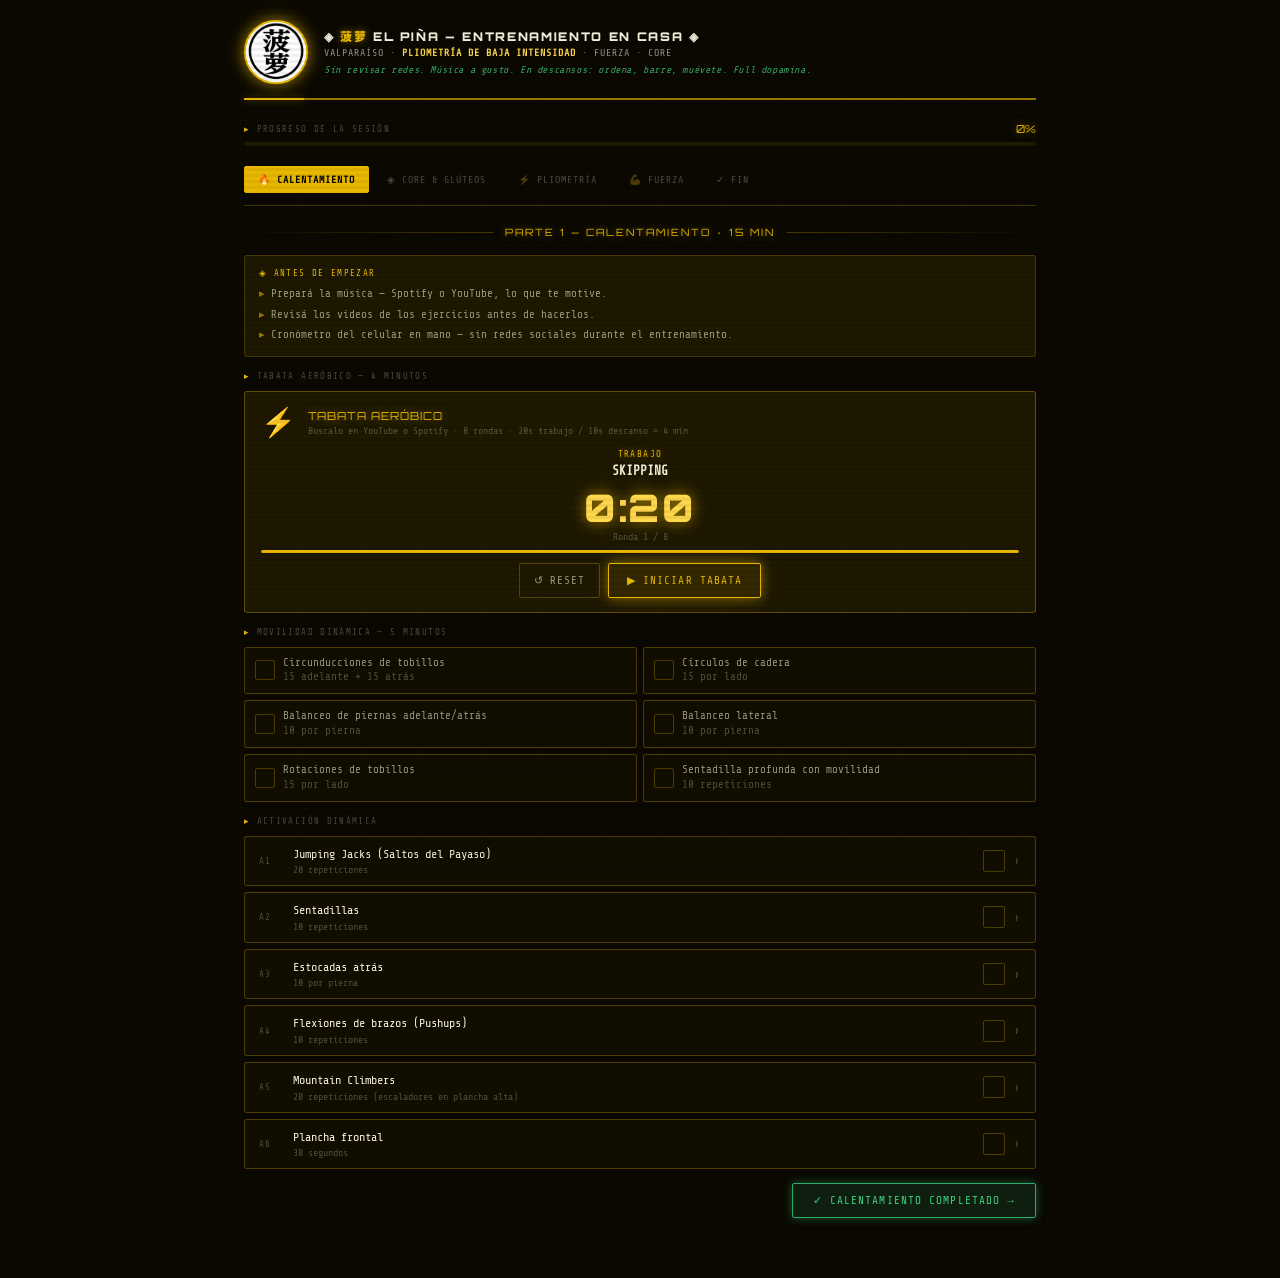
==== commit 2874976f: "Title: Replace index.html with ElPina_Casa HTML file Key features implemented: - Renamed existing in" ====
--- a/index.html
+++ b/index.html
@@ -3,179 +3,1105 @@
 <head>
 <meta charset="UTF-8">
 <meta name="viewport" content="width=device-width, initial-scale=1.0">
-<title>菠萝 EL PIÑA — TRAINING SYSTEM</title>
+<title>菠萝 EL PIÑA — ENTRENAMIENTO EN CASA</title>
 <link rel="preconnect" href="https://fonts.googleapis.com">
 <link href="https://fonts.googleapis.com/css2?family=Orbitron:wght@400;700;900&family=Share+Tech+Mono&family=Noto+Sans+SC:wght@700;900&display=swap" rel="stylesheet">
-<link rel="stylesheet" href="css/styles.css">
+<style>
+*,*::before,*::after{box-sizing:border-box;margin:0;padding:0}
+:root{
+  --bg:#0A0800;--bg2:#110E00;--bg3:#181200;
+  --gold:#E8B800;--gold-l:#FFD84D;--gold-d:#9A7A00;
+  --jade:#2DAA6B;--jade-l:#3DD17F;
+  --red:#E53935;--rd:rgba(229,57,53,0.08);
+  --gd:rgba(232,184,0,0.09);--gm:rgba(232,184,0,0.22);
+  --white:#F5F0DC;--white2:rgba(245,240,220,0.6);--white3:rgba(245,240,220,0.28);
+  --border:rgba(232,184,0,0.28);
+  --t:var(--white);--t2:var(--white2);--t3:var(--white3);
+  --fd:'Orbitron','Courier New',monospace;
+  --fm:'Share Tech Mono','Courier New',monospace;
+  --fc:'Noto Sans SC',serif;
+  --gs:0 0 8px rgba(232,184,0,0.5);
+  --gm2:0 0 14px rgba(232,184,0,0.6),0 0 28px rgba(232,184,0,0.2);
+  --go:0 0 12px rgba(232,184,0,0.5),0 0 24px rgba(232,184,0,0.15);
+  --gr:0 0 12px rgba(229,57,53,0.55),0 0 24px rgba(229,57,53,0.2);
+  --gg:0 0 12px rgba(232,184,0,0.6),0 0 24px rgba(232,184,0,0.2);
+  --gj:0 0 10px rgba(45,170,107,0.5);
+  --cd:rgba(45,170,107,0.1);--od:rgba(232,184,0,0.1);
+}
+html{background:var(--bg)}
+body{font-family:var(--fm);background:var(--bg);color:var(--t);min-height:100vh;overflow-x:hidden;position:relative}
+body::before{content:'';position:fixed;inset:0;background:repeating-linear-gradient(0deg,transparent,transparent 3px,rgba(0,0,0,0.05) 3px,rgba(0,0,0,0.05) 6px);pointer-events:none;z-index:1000}
+body::after{content:'';position:fixed;inset:0;background-image:linear-gradient(rgba(232,184,0,0.022) 1px,transparent 1px),linear-gradient(90deg,rgba(232,184,0,0.022) 1px,transparent 1px);background-size:60px 60px;pointer-events:none;z-index:0}
+.wrap{max-width:820px;margin:0 auto;padding:20px 14px 60px;position:relative;z-index:1}
+
+/* HEADER */
+.hdr{display:flex;align-items:center;gap:16px;margin-bottom:22px;padding-bottom:14px;border-bottom:2px solid var(--gold-d);position:relative}
+.hdr::after{content:'';position:absolute;bottom:-2px;left:0;width:60px;height:2px;background:var(--gold);box-shadow:var(--gs)}
+.pina-logo{width:64px;height:64px;border-radius:50%;border:2px solid var(--gold);flex-shrink:0;box-shadow:var(--gm2),inset 0 0 18px rgba(232,184,0,0.06);overflow:hidden;background:#fff}
+.pina-logo img{width:100%;height:100%;object-fit:cover}
+.hdr-title{font-family:var(--fd);font-size:12px;font-weight:900;letter-spacing:.14em;color:var(--white)}
+.hdr-title .gt{color:var(--gold);text-shadow:var(--gs);font-family:var(--fc)}
+.hdr-sub{font-size:10px;color:var(--white2);letter-spacing:.1em;margin-top:3px}
+.hdr-sub b{color:var(--gold-l)}
+.hdr-tip{font-size:10px;color:var(--jade-l);letter-spacing:.06em;margin-top:5px;font-style:italic;opacity:.8;line-height:1.4}
+
+/* PROGRESS BAR */
+.prog-wrap{margin-bottom:20px}
+.prog-lbl{display:flex;justify-content:space-between;align-items:center;margin-bottom:6px}
+.prog-title{font-size:9px;letter-spacing:.15em;color:var(--white3);text-transform:uppercase}
+.prog-title::before{content:'▸ ';color:var(--gold)}
+.prog-pct{font-family:var(--fd);font-size:11px;color:var(--gold);text-shadow:var(--gs)}
+.prog-bar{height:4px;background:rgba(232,184,0,0.1);border-radius:2px;overflow:hidden}
+.prog-fill{height:100%;background:linear-gradient(90deg,var(--gold-d),var(--gold),var(--gold-l));border-radius:2px;transition:width .5s ease;box-shadow:var(--gs)}
+
+/* TABS */
+.tabs{display:flex;gap:4px;margin-bottom:16px;flex-wrap:wrap;border-bottom:1px solid var(--border);padding-bottom:12px}
+.tbtn{font-family:var(--fm);font-size:10px;letter-spacing:.1em;text-transform:uppercase;padding:7px 13px;border:1px solid transparent;border-radius:2px;background:transparent;color:var(--white3);cursor:pointer;transition:all .2s}
+.tbtn:hover{color:var(--white2);border-color:var(--border)}
+.tbtn.on{background:var(--gold);color:#000;font-weight:700;border-color:var(--gold)}
+.tbtn.done-tab{border-color:rgba(45,170,107,0.4);color:var(--jade-l)}
+.tc{display:none}.tc.on{display:block}
+
+/* SEC LABEL */
+.sec-lbl{font-size:9px;letter-spacing:.15em;color:var(--white3);text-transform:uppercase;margin-bottom:10px}
+.sec-lbl::before{content:'▸ ';color:var(--gold)}
+
+/* TIMER BLOCK */
+.timer-block{border:1px solid rgba(45,170,107,.3);background:var(--cd);border-radius:3px;padding:14px 16px;margin-bottom:14px}
+.timer-block.gold-border{border-color:rgba(232,184,0,.3);background:var(--gd)}
+.timer-block.red-border{border-color:rgba(229,57,53,.3);background:var(--rd)}
+.tb-header{display:flex;align-items:center;gap:14px;margin-bottom:10px}
+.tb-time{font-family:var(--fd);font-size:46px;font-weight:900;color:var(--jade-l);text-shadow:var(--gj);letter-spacing:.04em;flex-shrink:0;width:120px;text-align:center}
+.tb-time.gold{color:var(--gold);text-shadow:var(--gm2)}
+.tb-time.warn{color:var(--red);text-shadow:var(--gr);animation:blink .5s step-end infinite}
+.tb-time.white{color:var(--white);text-shadow:none}
+.tb-info{flex:1}
+.tb-phase{font-size:9px;letter-spacing:.12em;text-transform:uppercase;color:var(--t3);margin-bottom:3px}
+.tb-phase.work{color:var(--gold);text-shadow:var(--gs)}
+.tb-phase.rest{color:var(--jade-l)}
+.tb-phase.done{color:var(--gold);text-shadow:var(--gg)}
+.tb-ex{font-size:14px;color:var(--gold);text-shadow:var(--gg);margin-bottom:4px;font-weight:700}
+.tb-detail{font-size:11px;color:var(--t2);line-height:1.5}
+.tb-bar{height:3px;background:rgba(232,184,0,.08);border-radius:2px;margin-top:8px;overflow:hidden}
+.tb-fill{height:100%;border-radius:2px;background:var(--gold);box-shadow:var(--gs);transition:width .8s linear}
+.tb-fill.jade{background:var(--jade-l);box-shadow:var(--gj)}
+.tb-ctrl{display:flex;gap:8px;flex-wrap:wrap;margin-top:12px}
+
+/* BUTTONS */
+.btn-p{font-family:var(--fm);font-size:11px;letter-spacing:.1em;text-transform:uppercase;padding:10px 18px;border:1px solid var(--gold);border-radius:2px;background:var(--od);color:var(--gold);cursor:pointer;transition:all .2s;box-shadow:var(--go)}
+.btn-p:hover{background:rgba(232,184,0,.18)}
+.btn-s{font-family:var(--fm);font-size:11px;letter-spacing:.08em;text-transform:uppercase;padding:10px 14px;border:1px solid var(--border);border-radius:2px;background:transparent;color:var(--t2);cursor:pointer;transition:all .2s}
+.btn-s:hover{border-color:var(--gold);color:var(--gold)}
+.btn-j{font-family:var(--fm);font-size:11px;letter-spacing:.08em;text-transform:uppercase;padding:10px 14px;border:1px solid rgba(45,170,107,.4);border-radius:2px;background:var(--cd);color:var(--jade-l);cursor:pointer;transition:all .2s}
+.btn-j:hover{box-shadow:var(--gj)}
+.btn-done{font-family:var(--fm);font-size:11px;letter-spacing:.1em;text-transform:uppercase;padding:10px 20px;border:1px solid var(--jade);border-radius:2px;background:rgba(45,170,107,0.15);color:var(--jade-l);cursor:pointer;transition:all .2s;box-shadow:var(--gj)}
+.btn-done:hover{background:rgba(45,170,107,0.25)}
+
+/* EXERCISE CARDS */
+.ex-list{display:flex;flex-direction:column;gap:6px;margin-bottom:14px}
+.ex{border:1px solid var(--border);border-radius:3px;overflow:hidden;background:var(--bg2)}
+.ex-hdr{padding:10px 14px;display:flex;align-items:center;justify-content:space-between;cursor:pointer;transition:background .2s}
+.ex-hdr:hover{background:var(--gd)}
+.ex.checked .ex-hdr{background:rgba(45,170,107,0.06);border-left:3px solid var(--jade)}
+.ex-left{display:flex;align-items:center;gap:10px;flex:1}
+.ex-num{font-size:9px;color:var(--white3);letter-spacing:.12em;width:24px;flex-shrink:0}
+.ex.checked .ex-num{color:var(--jade-l)}
+.ex-name{font-size:12px;color:var(--t);line-height:1.3}
+.ex.checked .ex-name{color:var(--white2)}
+.ex-det{font-size:10px;color:var(--t3);margin-top:2px}
+.ex-chk{width:22px;height:22px;border-radius:2px;border:1px solid var(--border);background:transparent;cursor:pointer;font-size:12px;color:transparent;transition:all .2s;flex-shrink:0;font-family:var(--fm)}
+.ex-chk:hover{border-color:var(--jade);color:var(--jade-l)}
+.ex-chk.on{background:var(--jade);border-color:var(--jade);color:#000;font-weight:700}
+.ex-body{display:none;padding:10px 14px 12px;border-top:1px solid var(--border)}
+.ex-body.open{display:block}
+.ex-note{font-size:11px;color:var(--gold);margin-bottom:6px;line-height:1.5}
+.ex-note::before{content:'◈ '}
+.ex-warn{font-size:11px;color:rgba(229,57,53,.75);margin-bottom:6px}
+.ex-warn::before{content:'⚠ '}
+.lnk{display:inline-block;font-size:11px;color:var(--jade-l);text-decoration:none;border:.5px solid rgba(45,170,107,.25);padding:3px 10px;border-radius:2px;letter-spacing:.04em;transition:all .2s}
+.lnk:hover{background:rgba(45,170,107,.08);box-shadow:var(--gj)}
+.earr{font-size:14px;color:var(--t3);transition:transform .2s;margin-left:8px;flex-shrink:0}
+.earr.open{transform:rotate(90deg)}
+
+/* SETS TRACKER */
+.sets-track{margin-top:10px}
+.sets-lbl{font-size:9px;letter-spacing:.12em;color:var(--t3);text-transform:uppercase;margin-bottom:6px}
+.sets-row{display:flex;gap:6px;flex-wrap:wrap}
+.set-dot{width:28px;height:28px;border-radius:2px;border:1px solid var(--border);background:transparent;cursor:pointer;font-size:10px;color:var(--t3);transition:all .2s;font-family:var(--fm);letter-spacing:.04em}
+.set-dot:hover{border-color:var(--gold);color:var(--gold)}
+.set-dot.on{background:var(--gold);border-color:var(--gold);color:#000;font-weight:700}
+.set-dot.alt{border-color:rgba(232,184,0,.4)}
+.sets-options{display:flex;gap:6px;margin-top:8px;flex-wrap:wrap}
+.opt-btn{font-size:10px;padding:4px 10px;border:1px solid var(--border);border-radius:2px;background:transparent;color:var(--t3);cursor:pointer;font-family:var(--fm);transition:all .2s}
+.opt-btn:hover{border-color:var(--gold);color:var(--gold)}
+.opt-btn.on{background:var(--gd);border-color:var(--gold);color:var(--gold-l)}
+
+/* INFO BOX */
+.info-box{border:1px solid rgba(232,184,0,.2);background:var(--gd);border-radius:3px;padding:12px 14px;margin-bottom:14px}
+.info-box-ttl{font-size:9px;letter-spacing:.15em;color:var(--gold);text-transform:uppercase;margin-bottom:8px}
+.info-box-ttl::before{content:'◈ '}
+.info-items{display:flex;flex-direction:column;gap:4px}
+.info-item{font-size:11px;color:var(--white2);line-height:1.5}
+.info-item::before{content:'▸ ';color:var(--gold-d)}
+
+/* TABATA BLOCK */
+.tabata-block{border:1px solid rgba(232,184,0,.35);background:var(--gd);border-radius:3px;padding:14px 16px;margin-bottom:14px}
+.tabata-header{display:flex;align-items:center;gap:12px;margin-bottom:10px}
+.tabata-icon{font-size:28px}
+.tabata-title{font-family:var(--fd);font-size:11px;color:var(--gold);text-shadow:var(--gs);letter-spacing:.1em}
+.tabata-sub{font-size:10px;color:var(--t3);margin-top:2px}
+.tabata-time{font-family:var(--fd);font-size:38px;font-weight:900;color:var(--gold-l);text-shadow:var(--gm2);text-align:center;letter-spacing:.04em}
+.tabata-phase{font-size:9px;letter-spacing:.15em;text-align:center;color:var(--t3);text-transform:uppercase;margin-bottom:4px}
+.tabata-phase.w{color:var(--gold);text-shadow:var(--gs)}
+.tabata-phase.r{color:var(--jade-l)}
+.tabata-ex{font-size:13px;color:var(--white);text-align:center;margin-bottom:6px;font-weight:700}
+.tabata-prog{font-size:10px;color:var(--t3);text-align:center;margin-bottom:8px}
+.tabata-bar{height:3px;background:rgba(232,184,0,.08);border-radius:2px;overflow:hidden;margin-bottom:10px}
+.tabata-fill{height:100%;border-radius:2px;background:var(--gold);box-shadow:var(--gs);transition:width .8s linear}
+.tabata-fill.jade{background:var(--jade-l)}
+.tabata-ctrl{display:flex;gap:8px;justify-content:center;flex-wrap:wrap}
+
+/* REST TIMER */
+.rest-block{border:1px solid rgba(45,170,107,.2);background:rgba(45,170,107,0.04);border-radius:3px;padding:12px 14px;margin-bottom:14px;display:flex;align-items:center;gap:14px}
+.rest-time{font-family:var(--fd);font-size:32px;font-weight:900;color:var(--jade-l);text-shadow:var(--gj);flex-shrink:0;width:90px;text-align:center}
+.rest-time.warn{color:var(--red);text-shadow:var(--gr);animation:blink .5s step-end infinite}
+.rest-info{flex:1}
+.rest-lbl{font-size:9px;letter-spacing:.12em;color:var(--t3);text-transform:uppercase;margin-bottom:4px}
+.rest-ctrl{display:flex;gap:6px;flex-wrap:wrap;margin-top:6px}
+.rest-btn{font-size:10px;padding:6px 12px;border:1px solid rgba(45,170,107,.3);border-radius:2px;background:transparent;color:var(--jade-l);cursor:pointer;font-family:var(--fm);transition:all .2s}
+.rest-btn:hover{box-shadow:var(--gj);background:var(--cd)}
+
+/* WATER BREAK */
+.water-break{border:1px solid rgba(100,180,255,.25);background:rgba(50,120,200,0.06);border-radius:3px;padding:12px 16px;margin-bottom:14px;text-align:center}
+.water-icon{font-size:24px;margin-bottom:4px}
+.water-text{font-family:var(--fd);font-size:11px;color:rgba(100,200,255,.8);letter-spacing:.12em}
+.water-sub{font-size:10px;color:var(--t3);margin-top:4px}
+
+/* STRETCH BLOCK */
+.stretch-block{border:1px solid rgba(232,184,0,.3);background:var(--gd);border-radius:3px;padding:16px;text-align:center}
+.stretch-icon{font-size:32px;margin-bottom:8px}
+.stretch-title{font-family:var(--fd);font-size:12px;color:var(--gold);letter-spacing:.15em;text-shadow:var(--gs);margin-bottom:6px}
+.stretch-text{font-size:11px;color:var(--t2);line-height:1.6}
+
+/* SECTION DIVIDER */
+.part-divider{display:flex;align-items:center;gap:12px;margin:20px 0 16px}
+.part-divider::before,.part-divider::after{content:'';flex:1;height:1px;background:linear-gradient(90deg,transparent,var(--border))}
+.part-divider::after{background:linear-gradient(90deg,var(--border),transparent)}
+.part-label{font-family:var(--fd);font-size:10px;letter-spacing:.2em;color:var(--gold);text-shadow:var(--gs);white-space:nowrap}
+
+/* CHECKLIST PROGRESS */
+.check-progress{display:flex;gap:4px;margin-bottom:16px;flex-wrap:wrap}
+.cp-dot{width:12px;height:12px;border-radius:2px;border:.5px solid var(--border);background:transparent;transition:all .3s}
+.cp-dot.on{background:var(--gold);box-shadow:var(--gs)}
+.cp-dot.rest{background:var(--jade);box-shadow:var(--gj)}
+
+/* COMPLETION */
+.completion{border:2px solid var(--gold);background:var(--gd);border-radius:3px;padding:20px;text-align:center;display:none}
+.completion.show{display:block}
+.comp-kanji{font-family:var(--fc);font-size:52px;color:var(--gold);text-shadow:var(--gm2);margin-bottom:8px}
+.comp-title{font-family:var(--fd);font-size:14px;color:var(--gold-l);letter-spacing:.2em;text-shadow:var(--gg);margin-bottom:8px}
+.comp-text{font-size:12px;color:var(--t2);line-height:1.6}
+
+/* PLIO GRID */
+.plio-grid{display:grid;grid-template-columns:repeat(2,1fr);gap:8px;margin-bottom:14px}
+@media(max-width:520px){.plio-grid{grid-template-columns:1fr}}
+
+/* MOVILIDAD GRID */
+.mov-grid{display:grid;grid-template-columns:repeat(2,1fr);gap:6px;margin-bottom:14px}
+@media(max-width:480px){.mov-grid{grid-template-columns:1fr}}
+.mov-item{border:1px solid var(--border);border-radius:3px;padding:8px 10px;background:var(--bg2);display:flex;align-items:center;gap:8px}
+.mov-item.done-item{border-color:var(--jade);background:rgba(45,170,107,0.06)}
+.mov-chk{width:20px;height:20px;border-radius:2px;border:1px solid var(--border);background:transparent;cursor:pointer;font-size:10px;color:transparent;transition:all .2s;flex-shrink:0;font-family:var(--fm)}
+.mov-chk:hover{border-color:var(--jade-l);color:var(--jade-l)}
+.mov-chk.on{background:var(--jade);border-color:var(--jade);color:#000;font-weight:700}
+.mov-text{font-size:11px;color:var(--t2);line-height:1.35}
+.mov-item.done-item .mov-text{color:var(--t3)}
+
+@keyframes blink{50%{opacity:.25}}
+@keyframes spin{to{transform:rotate(360deg)}}
+@keyframes auraFloat{0%,100%{opacity:.7}50%{opacity:1}}
+@keyframes fadeIn{from{opacity:0;transform:translateY(4px)}to{opacity:1;transform:translateY(0)}}
+
+@media(max-width:600px){
+  .hdr-title{font-size:10px}
+  .tb-time{font-size:34px;width:90px}
+  .plio-grid{grid-template-columns:1fr}
+}
+</style>
 </head>
 <body>
 <div class="wrap">
-  <!-- HEADER -->
-  <header class="hdr">
-    <div class="pina-logo">
-      <img src="[data-uri]..." alt="菠萝 El Piña">
-    </div>
-    <div class="hdr-text">
-      <div class="hdr-title">EL PIÑA <span class="gt">TRAINING SYSTEM</span></div>
-      <div class="hdr-sub">COACH: <b>EL PROFE</b></div>
-      <div class="pina-level">
-        <div class="pina-stars">
-          <span class="pstar" data-i="0">⭐</span>
-          <span class="pstar" data-i="1">⭐</span>
-          <span class="pstar" data-i="2">⭐</span>
-          <span class="pstar" data-i="3">⭐</span>
-          <span class="pstar" data-i="4">⭐</span>
-        </div>
-        <span class="elite-badge">ELITE</span>
-      </div>
-    </div>
-  </header>
-
-  <!-- STATS -->
-  <section class="stats">
-    <div class="stat">
-      <div class="stat-lbl">SESIONES</div>
-      <div class="stat-val" id="statSessions">0</div>
-    </div>
-    <div class="stat">
-      <div class="stat-lbl">RACHA</div>
-      <div class="stat-val" id="statStreak">0</div>
-    </div>
-    <div class="stat">
-      <div class="stat-lbl">SEMANA</div>
-      <div class="stat-val" id="statWeek">0/5</div>
-    </div>
-    <div class="stat">
-      <div class="stat-lbl">NIVEL</div>
-      <div class="stat-val" id="statLevel">0</div>
-    </div>
-  </section>
-
-  <!-- WEEK CALENDAR -->
-  <section>
-    <div class="sec-lbl">CALENDARIO SEMANAL</div>
-    <div class="week" id="weekGrid"></div>
-  </section>
-
-  <!-- TABS -->
-  <nav class="tabs">
-    <button class="tbtn on" data-tab="boxing">🥊 BOXING</button>
-    <button class="tbtn" data-tab="plio">⚡ PLIO</button>
-    <button class="tbtn" data-tab="dev">⏱ DEV</button>
-    <button class="tbtn" data-tab="history">📊 HISTORIAL</button>
-  </nav>
-
-  <!-- BOXING TAB -->
-  <section id="tab-boxing" class="tc on">
-    <div class="base">
-      <div class="base-ttl">Base obligatoria — todos los rounds</div>
-      <div class="base-items" id="baseItems">
-        <span class="bi">Jumping jacks</span>
-        <span class="bi">High knees</span>
-        <span class="bi">Arm circles</span>
-        <span class="bi">Torso twists</span>
-        <span class="bi">Leg swings</span>
-      </div>
-    </div>
-
-    <div class="tbox">
-      <div class="tring-wrap">
-        <svg class="tring-svg" viewBox="0 0 180 180">
-          <circle class="ring-bg" cx="90" cy="90" r="82"/>
-          <circle class="ring-fill" id="ringFill" cx="90" cy="90" r="82" stroke-dasharray="515.2" stroke-dashoffset="0"/>
-        </svg>
-        <div class="tsweep" id="sweepEl"></div>
-        <div class="tover">
-          <div class="tphase w" id="tPhase">TRABAJO</div>
-          <div class="ttime" id="tTime">03:00</div>
-          <div class="tsubr">Presiona ESPACIO para iniciar/pausar</div>
-        </div>
-      </div>
-      <div class="tinfo">
-        <div class="tdetail">
-          <div class="td-lbl">ROUND ACTUAL</div>
-          <div class="td-title" id="tdTitle">Estabilidad y equilibrio</div>
-          <div class="td-keys" id="tdKeys">Movimiento de péndulo activo...</div>
-        </div>
-        <div class="tctrl">
-          <button class="btn-p" id="btnSS">▶ INICIAR</button>
-          <button class="btn-s" id="btnBR">↻ RESET</button>
-        </div>
-      </div>
-    </div>
-
-    <div class="rgrid" id="roundGrid"></div>
-  </section>
-
-  <!-- PLIO TAB -->
-  <section id="tab-plio" class="tc">
-    <div class="plio-day">
-      <button class="pd-btn on" onclick="setPlioDay('diaA')">DÍA A</button>
-      <button class="pd-btn" onclick="setPlioDay('diaB')">DÍA B</button>
-    </div>
-
-    <div class="plio-blk">
-      <button class="pb-btn on" onclick="setPlioBlock('calent')">CALENT</button>
-      <button class="pb-btn" onclick="setPlioBlock('dev')">DESARROLLO</button>
-      <button class="pb-btn" onclick="setPlioBlock('finish')">FINISH</button>
-    </div>
-
-    <div class="ptimer">
-      <div class="pt-header">
-        <div class="pt-time gn" id="ptTime">00:30</div>
-        <div class="pt-info">
-          <div class="pt-phase w" id="ptPhase">TRABAJO</div>
-          <div class="pt-ex" id="ptEx">Skipping</div>
-          <div class="pt-prog" id="ptProg">Round 1 / 8</div>
-          <div class="pt-bar"><div class="pt-fill" id="ptFill" style="width:100%"></div></div>
-        </div>
-      </div>
-      <div class="pt-ctrl">
-        <button class="btn-p" id="btnPS">▶ INICIAR</button>
-        <button class="btn-s" id="btnPR">↻ RESET</button>
-      </div>
-    </div>
-
-    <div id="plioList"></div>
-  </section>
-
-  <!-- DEV TAB -->
-  <section id="tab-dev" class="tc">
-    <div class="dev-box">
-      <div class="dev-lbl">TEMPORIZADOR PERSONALIZADO</div>
-      <div class="dev-time" id="devTime">01:20</div>
-      <div class="dev-ctrl">
-        <button class="btn-g" data-dev-secs="20">20s</button>
-        <button class="btn-g" data-dev-secs="30">30s</button>
-        <button class="btn-g" data-dev-secs="45">45s</button>
-        <button class="btn-g" data-dev-secs="60">60s</button>
-        <button class="btn-g" data-dev-secs="80">80s</button>
-        <button class="btn-g" data-dev-secs="90">90s</button>
-        <button class="btn-c" onclick="stopDevTimer()">⏹ STOP</button>
-      </div>
-    </div>
-  </section>
-
-  <!-- HISTORY TAB -->
-  <section id="tab-history" class="tc">
-    <div class="hleg">
-      <div class="hleg-i"><div class="hled" style="background:var(--gold)"></div> Completado</div>
-      <div class="hleg-i"><div class="hled" style="background:var(--bg3);border:.5px solid var(--border)"></div> Pendiente</div>
-      <div class="hleg-i"><div class="hled" style="background:transparent;border:.5px dashed var(--border)"></div> Futuro</div>
-    </div>
-    <div class="dec"></div>
-    <div style="font-size:11px;color:var(--t3);margin-bottom:10px">Total sesiones completadas: <b id="histCount" style="color:var(--gold)">0</b></div>
-    <div id="histGrid"></div>
-  </section>
+
+<!-- HEADER -->
+<div class="hdr">
+  <div class="pina-logo">
+    <img src="[data-uri]" alt="菠萝 El Piña">
+  </div>
+  <div class="hdr-text">
+    <div class="hdr-title">◈ <span class="gt">菠萝</span> EL PIÑA — ENTRENAMIENTO EN CASA ◈</div>
+    <div class="hdr-sub">VALPARAÍSO · <b>PLIOMETRÍA DE BAJA INTENSIDAD</b> · FUERZA · CORE</div>
+    <div class="hdr-tip">Sin revisar redes. Música a gusto. En descansos: ordena, barre, muévete. Full dopamina.</div>
+  </div>
 </div>
 
-<!-- LEVEL UP OVERLAY -->
-<div id="transOverlay" style="display:none;position:fixed;inset:0;background:rgba(0,0,0,.85);z-index:2000">
-  <div id="transFlash" style="position:absolute;inset:0;background:radial-gradient(circle,rgba(232,184,0,.6)0%,transparent 70%)"></div>
-  <div id="transCenter" style="position:absolute;top:50%;left:50%;transform:translate(-50%,-50%);text-align:center"></div>
-  <div id="tcSparks" style="position:absolute;inset:0;overflow:hidden"></div>
+<!-- PROGRESS -->
+<div class="prog-wrap">
+  <div class="prog-lbl">
+    <span class="prog-title">Progreso de la sesión</span>
+    <span class="prog-pct" id="progPct">0%</span>
+  </div>
+  <div class="prog-bar"><div class="prog-fill" id="progFill" style="width:0%"></div></div>
 </div>
 
-<script src="js/app.js"></script>
+<!-- TABS -->
+<div class="tabs">
+  <button class="tbtn on" onclick="goTab('calent',this)" id="tab-calent">🔥 Calentamiento</button>
+  <button class="tbtn" onclick="goTab('core',this)" id="tab-core">◈ Core &amp; Glúteos</button>
+  <button class="tbtn" onclick="goTab('plio',this)" id="tab-plio">⚡ Pliometría</button>
+  <button class="tbtn" onclick="goTab('fuerza',this)" id="tab-fuerza">💪 Fuerza</button>
+  <button class="tbtn" onclick="goTab('fin',this)" id="tab-fin">✓ Fin</button>
+</div>
+
+<!-- ══════════════════════════════════════════ -->
+<!-- TAB: CALENTAMIENTO -->
+<!-- ══════════════════════════════════════════ -->
+<div id="tc-calent" class="tc on">
+
+  <div class="part-divider"><span class="part-label">PARTE 1 — CALENTAMIENTO · 15 MIN</span></div>
+
+  <div class="info-box">
+    <div class="info-box-ttl">Antes de empezar</div>
+    <div class="info-items">
+      <div class="info-item">Prepará la música — Spotify o YouTube, lo que te motive.</div>
+      <div class="info-item">Revisá los videos de los ejercicios antes de hacerlos.</div>
+      <div class="info-item">Cronómetro del celular en mano — sin redes sociales durante el entrenamiento.</div>
+    </div>
+  </div>
+
+  <!-- TABATA -->
+  <div class="sec-lbl">Tabata aeróbico — 4 minutos</div>
+  <div class="tabata-block">
+    <div class="tabata-header">
+      <div class="tabata-icon">⚡</div>
+      <div>
+        <div class="tabata-title">TABATA AERÓBICO</div>
+        <div class="tabata-sub">Buscalo en YouTube o Spotify · 8 rondas · 20s trabajo / 10s descanso = 4 min</div>
+      </div>
+    </div>
+    <div class="tabata-phase w" id="tabPhase">TRABAJO</div>
+    <div class="tabata-ex" id="tabEx">SKIPPING</div>
+    <div class="tabata-time" id="tabTime">0:20</div>
+    <div class="tabata-prog" id="tabProg">Ronda 1 / 8</div>
+    <div class="tabata-bar"><div class="tabata-fill" id="tabFill" style="width:100%"></div></div>
+    <div class="tabata-ctrl">
+      <button class="btn-s" onclick="tabReset()">↺ Reset</button>
+      <button class="btn-p" id="btnTab" onclick="tabToggle()">▶ INICIAR TABATA</button>
+    </div>
+  </div>
+
+  <!-- MOVILIDAD DINÁMICA -->
+  <div class="sec-lbl">Movilidad dinámica — 5 minutos</div>
+  <div class="mov-grid" id="movGrid">
+    <div class="mov-item" id="mov0"><button class="mov-chk" onclick="toggleMov(0)"></button><div class="mov-text">Circunducciones de tobillos<br><span style="color:var(--t3)">15 adelante + 15 atrás</span></div></div>
+    <div class="mov-item" id="mov1"><button class="mov-chk" onclick="toggleMov(1)"></button><div class="mov-text">Círculos de cadera<br><span style="color:var(--t3)">15 por lado</span></div></div>
+    <div class="mov-item" id="mov2"><button class="mov-chk" onclick="toggleMov(2)"></button><div class="mov-text">Balanceo de piernas adelante/atrás<br><span style="color:var(--t3)">10 por pierna</span></div></div>
+    <div class="mov-item" id="mov3"><button class="mov-chk" onclick="toggleMov(3)"></button><div class="mov-text">Balanceo lateral<br><span style="color:var(--t3)">10 por pierna</span></div></div>
+    <div class="mov-item" id="mov4"><button class="mov-chk" onclick="toggleMov(4)"></button><div class="mov-text">Rotaciones de tobillos<br><span style="color:var(--t3)">15 por lado</span></div></div>
+    <div class="mov-item" id="mov5"><button class="mov-chk" onclick="toggleMov(5)"></button><div class="mov-text">Sentadilla profunda con movilidad<br><span style="color:var(--t3)">10 repeticiones</span></div></div>
+  </div>
+
+  <!-- ACTIVACIÓN DINÁMICA -->
+  <div class="sec-lbl">Activación dinámica</div>
+  <div class="ex-list">
+    <div class="ex" id="act0">
+      <div class="ex-hdr" onclick="toggleEx('act0',event)">
+        <div class="ex-left">
+          <span class="ex-num">A1</span>
+          <div><div class="ex-name">Jumping Jacks (Saltos del Payaso)</div><div class="ex-det">20 repeticiones</div></div>
+        </div>
+        <button class="ex-chk" onclick="toggleExChk('act0',event)"></button>
+        <span class="earr" id="act0-arr">›</span>
+      </div>
+      <div class="ex-body" id="act0-body">
+        <div class="ex-note">Brazos y piernas coordinados. Ritmo constante.</div>
+      </div>
+    </div>
+    <div class="ex" id="act1">
+      <div class="ex-hdr" onclick="toggleEx('act1',event)">
+        <div class="ex-left">
+          <span class="ex-num">A2</span>
+          <div><div class="ex-name">Sentadillas</div><div class="ex-det">10 repeticiones</div></div>
+        </div>
+        <button class="ex-chk" onclick="toggleExChk('act1',event)"></button>
+        <span class="earr" id="act1-arr">›</span>
+      </div>
+      <div class="ex-body" id="act1-body">
+        <div class="ex-note">Peso en los talones, rodillas hacia afuera, pecho arriba.</div>
+      </div>
+    </div>
+    <div class="ex" id="act2">
+      <div class="ex-hdr" onclick="toggleEx('act2',event)">
+        <div class="ex-left">
+          <span class="ex-num">A3</span>
+          <div><div class="ex-name">Estocadas atrás</div><div class="ex-det">10 por pierna</div></div>
+        </div>
+        <button class="ex-chk" onclick="toggleExChk('act2',event)"></button>
+        <span class="earr" id="act2-arr">›</span>
+      </div>
+      <div class="ex-body" id="act2-body">
+        <div class="ex-note">Rodilla trasera casi toca el suelo. Torso erguido.</div>
+      </div>
+    </div>
+    <div class="ex" id="act3">
+      <div class="ex-hdr" onclick="toggleEx('act3',event)">
+        <div class="ex-left">
+          <span class="ex-num">A4</span>
+          <div><div class="ex-name">Flexiones de brazos (Pushups)</div><div class="ex-det">10 repeticiones</div></div>
+        </div>
+        <button class="ex-chk" onclick="toggleExChk('act3',event)"></button>
+        <span class="earr" id="act3-arr">›</span>
+      </div>
+      <div class="ex-body" id="act3-body">
+        <div class="ex-note">Cuerpo en línea recta. Pecho toca el suelo en cada rep.</div>
+      </div>
+    </div>
+    <div class="ex" id="act4">
+      <div class="ex-hdr" onclick="toggleEx('act4',event)">
+        <div class="ex-left">
+          <span class="ex-num">A5</span>
+          <div><div class="ex-name">Mountain Climbers</div><div class="ex-det">20 repeticiones (escaladores en plancha alta)</div></div>
+        </div>
+        <button class="ex-chk" onclick="toggleExChk('act4',event)"></button>
+        <span class="earr" id="act4-arr">›</span>
+      </div>
+      <div class="ex-body" id="act4-body">
+        <div class="ex-note">Caderas niveladas. Rodillas alternadas al pecho a ritmo controlado.</div>
+      </div>
+    </div>
+    <div class="ex" id="act5">
+      <div class="ex-hdr" onclick="toggleEx('act5',event)">
+        <div class="ex-left">
+          <span class="ex-num">A6</span>
+          <div><div class="ex-name">Plancha frontal</div><div class="ex-det">30 segundos</div></div>
+        </div>
+        <button class="ex-chk" onclick="toggleExChk('act5',event)"></button>
+        <span class="earr" id="act5-arr">›</span>
+      </div>
+      <div class="ex-body" id="act5-body">
+        <div class="ex-note">Codos bajo hombros. Glúteos activos. Sin hundir las caderas.</div>
+        <div style="margin-top:6px">
+          <button class="btn-j" onclick="startMiniTimer(30,'Plancha frontal')">▶ Timer 30s</button>
+        </div>
+      </div>
+    </div>
+  </div>
+
+  <div style="display:flex;justify-content:flex-end;margin-top:8px">
+    <button class="btn-done" onclick="markTabDone('calent')">✓ Calentamiento completado →</button>
+  </div>
+</div>
+
+<!-- ══════════════════════════════════════════ -->
+<!-- TAB: CORE & GLÚTEOS -->
+<!-- ══════════════════════════════════════════ -->
+<div id="tc-core" class="tc">
+
+  <div class="part-divider"><span class="part-label">PARTE 2 — ACTIVACIÓN CORE & GLÚTEOS · 10 MIN</span></div>
+
+  <div class="info-box">
+    <div class="info-box-ttl">Inmediatamente acostado de espalda</div>
+    <div class="info-items">
+      <div class="info-item">Descanso entre ejercicios: 20 segundos.</div>
+      <div class="info-item">Calidad de movimiento sobre velocidad.</div>
+    </div>
+  </div>
+
+  <div class="ex-list">
+    <div class="ex" id="core0">
+      <div class="ex-hdr" onclick="toggleEx('core0',event)">
+        <div class="ex-left">
+          <span class="ex-num">B1</span>
+          <div><div class="ex-name">Puente de glúteos</div><div class="ex-det">30 repeticiones · 20s descanso</div></div>
+        </div>
+        <button class="ex-chk" onclick="toggleExChk('core0',event)"></button>
+        <span class="earr" id="core0-arr">›</span>
+      </div>
+      <div class="ex-body" id="core0-body">
+        <div class="ex-note">Pies al ancho de caderas. Empujá con los talones. Apretá glúteos arriba.</div>
+        <div style="margin-top:6px;display:flex;gap:6px;flex-wrap:wrap">
+          <button class="btn-j" onclick="startMiniTimer(20,'Descanso 20s')">▶ Timer descanso 20s</button>
+        </div>
+      </div>
+    </div>
+    <div class="ex" id="core1">
+      <div class="ex-hdr" onclick="toggleEx('core1',event)">
+        <div class="ex-left">
+          <span class="ex-num">B2</span>
+          <div><div class="ex-name">Puente de glúteo a una pierna</div><div class="ex-det">10 por lado · 20s descanso</div></div>
+        </div>
+        <button class="ex-chk" onclick="toggleExChk('core1',event)"></button>
+        <span class="earr" id="core1-arr">›</span>
+      </div>
+      <div class="ex-body" id="core1-body">
+        <div class="ex-note">Una pierna extendida al frente. Caderas niveladas. No dejes caer el lado libre.</div>
+        <div style="margin-top:6px">
+          <button class="btn-j" onclick="startMiniTimer(20,'Descanso 20s')">▶ Timer descanso 20s</button>
+        </div>
+      </div>
+    </div>
+    <div class="ex" id="core2">
+      <div class="ex-hdr" onclick="toggleEx('core2',event)">
+        <div class="ex-left">
+          <span class="ex-num">B3</span>
+          <div><div class="ex-name">Plancha</div><div class="ex-det">40 segundos</div></div>
+        </div>
+        <button class="ex-chk" onclick="toggleExChk('core2',event)"></button>
+        <span class="earr" id="core2-arr">›</span>
+      </div>
+      <div class="ex-body" id="core2-body">
+        <div class="ex-note">Cuerpo recto de cabeza a talones. Respirá. No contengas el aire.</div>
+        <div style="margin-top:6px">
+          <button class="btn-j" onclick="startMiniTimer(40,'Plancha 40s')">▶ Timer 40s</button>
+        </div>
+      </div>
+    </div>
+  </div>
+
+  <!-- 20s rest timer inline -->
+  <div class="rest-block" id="restBlock" style="display:none">
+    <div class="rest-time" id="restTime">0:20</div>
+    <div class="rest-info">
+      <div class="rest-lbl" id="restLbl">Descanso</div>
+      <div class="rest-ctrl">
+        <button class="rest-btn" onclick="restStop()">↺ Cancelar</button>
+      </div>
+    </div>
+  </div>
+
+  <div style="display:flex;justify-content:flex-end;margin-top:8px">
+    <button class="btn-done" onclick="markTabDone('core')">✓ Core completado →</button>
+  </div>
+</div>
+
+<!-- ══════════════════════════════════════════ -->
+<!-- TAB: PLIOMETRÍA -->
+<!-- ══════════════════════════════════════════ -->
+<div id="tc-plio" class="tc">
+
+  <div class="part-divider"><span class="part-label">PARTE 3 — PLIOMETRÍA BAJA INTENSIDAD · 20 MIN</span></div>
+
+  <div class="info-box">
+    <div class="info-box-ttl">Instrucciones generales</div>
+    <div class="info-items">
+      <div class="info-item">4 series por ejercicio · 1 minuto de descanso entre series.</div>
+      <div class="info-item">Revisá el video ANTES de ejecutar.</div>
+      <div class="info-item">Foco en la calidad de aterrizaje, no en la velocidad.</div>
+    </div>
+  </div>
+
+  <!-- EJERCICIOS PLIO -->
+  <div class="ex-list" id="plioList">
+
+    <!-- POGO JUMPS -->
+    <div class="ex" id="plio0">
+      <div class="ex-hdr" onclick="toggleEx('plio0',event)">
+        <div class="ex-left">
+          <span class="ex-num">P1</span>
+          <div><div class="ex-name">Pogo Jumps</div><div class="ex-det">15 reps · 4 series · 1:00 descanso</div></div>
+        </div>
+        <button class="ex-chk" onclick="toggleExChk('plio0',event)"></button>
+        <span class="earr" id="plio0-arr">›</span>
+      </div>
+      <div class="ex-body" id="plio0-body">
+        <div class="ex-note">Tiempo de contacto con el suelo lo más corto posible.</div>
+        <a class="lnk" href="https://youtube.com/shorts/ps4bfCv3ZUU" target="_blank" rel="noopener">▶ Video de referencia</a>
+        <div class="sets-track">
+          <div class="sets-lbl">Series completadas</div>
+          <div class="sets-row" id="sets-plio0">
+            <button class="set-dot" onclick="toggleSet('plio0',0)">S1</button>
+            <button class="set-dot" onclick="toggleSet('plio0',1)">S2</button>
+            <button class="set-dot" onclick="toggleSet('plio0',2)">S3</button>
+            <button class="set-dot" onclick="toggleSet('plio0',3)">S4</button>
+          </div>
+        </div>
+        <div style="margin-top:8px">
+          <button class="btn-j" onclick="startMiniTimer(60,'Descanso 1:00')">▶ Timer descanso 1:00</button>
+        </div>
+      </div>
+    </div>
+
+    <!-- LINE HOPS -->
+    <div class="ex" id="plio1">
+      <div class="ex-hdr" onclick="toggleEx('plio1',event)">
+        <div class="ex-left">
+          <span class="ex-num">P2</span>
+          <div><div class="ex-name">Line Hops (adelante-atrás)</div><div class="ex-det">20 saltos continuos · 4 series · 1:00 descanso</div></div>
+        </div>
+        <button class="ex-chk" onclick="toggleExChk('plio1',event)"></button>
+        <span class="earr" id="plio1-arr">›</span>
+      </div>
+      <div class="ex-body" id="plio1-body">
+        <div class="ex-note">Aterrizaje suave. Movimiento continuo sin pausa entre saltos.</div>
+        <a class="lnk" href="https://youtube.com/shorts/MMXLE-bveAI" target="_blank" rel="noopener">▶ Video de referencia</a>
+        <div class="sets-track">
+          <div class="sets-lbl">Series completadas</div>
+          <div class="sets-row" id="sets-plio1">
+            <button class="set-dot" onclick="toggleSet('plio1',0)">S1</button>
+            <button class="set-dot" onclick="toggleSet('plio1',1)">S2</button>
+            <button class="set-dot" onclick="toggleSet('plio1',2)">S3</button>
+            <button class="set-dot" onclick="toggleSet('plio1',3)">S4</button>
+          </div>
+        </div>
+        <div style="margin-top:8px">
+          <button class="btn-j" onclick="startMiniTimer(60,'Descanso 1:00')">▶ Timer descanso 1:00</button>
+        </div>
+      </div>
+    </div>
+
+    <!-- SNAP DOWN -->
+    <div class="ex" id="plio2">
+      <div class="ex-hdr" onclick="toggleEx('plio2',event)">
+        <div class="ex-left">
+          <span class="ex-num">P3</span>
+          <div><div class="ex-name">Snap Down</div><div class="ex-det">6 reps · 4 series · 1:00 descanso</div></div>
+        </div>
+        <button class="ex-chk" onclick="toggleExChk('plio2',event)"></button>
+        <span class="earr" id="plio2-arr">›</span>
+      </div>
+      <div class="ex-body" id="plio2-body">
+        <div class="ex-note">Brazos al cielo, caída controlada como aterrizaje de salto. Mantené posición de aterrizaje 2 segundos por rep.</div>
+        <a class="lnk" href="https://youtube.com/shorts/NSU8RQCyD08" target="_blank" rel="noopener">▶ Video de referencia</a>
+        <div class="sets-track">
+          <div class="sets-lbl">Series completadas</div>
+          <div class="sets-row" id="sets-plio2">
+            <button class="set-dot" onclick="toggleSet('plio2',0)">S1</button>
+            <button class="set-dot" onclick="toggleSet('plio2',1)">S2</button>
+            <button class="set-dot" onclick="toggleSet('plio2',2)">S3</button>
+            <button class="set-dot" onclick="toggleSet('plio2',3)">S4</button>
+          </div>
+        </div>
+        <div style="margin-top:8px">
+          <button class="btn-j" onclick="startMiniTimer(60,'Descanso 1:00')">▶ Timer descanso 1:00</button>
+        </div>
+      </div>
+    </div>
+
+    <!-- CMJ -->
+    <div class="ex" id="plio3">
+      <div class="ex-hdr" onclick="toggleEx('plio3',event)">
+        <div class="ex-left">
+          <span class="ex-num">P4</span>
+          <div><div class="ex-name">Countermovement Jump (CMJ)</div><div class="ex-det">5 reps · 4 series · 1:00 descanso</div></div>
+        </div>
+        <button class="ex-chk" onclick="toggleExChk('plio3',event)"></button>
+        <span class="earr" id="plio3-arr">›</span>
+      </div>
+      <div class="ex-body" id="plio3-body">
+        <div class="ex-note">Buscar máxima altura en cada repetición. Brazos balancean para potenciar el salto.</div>
+        <a class="lnk" href="https://youtube.com/shorts/HLZddu7-vlc" target="_blank" rel="noopener">▶ Video de referencia</a>
+        <div class="sets-track">
+          <div class="sets-lbl">Series completadas</div>
+          <div class="sets-row" id="sets-plio3">
+            <button class="set-dot" onclick="toggleSet('plio3',0)">S1</button>
+            <button class="set-dot" onclick="toggleSet('plio3',1)">S2</button>
+            <button class="set-dot" onclick="toggleSet('plio3',2)">S3</button>
+            <button class="set-dot" onclick="toggleSet('plio3',3)">S4</button>
+          </div>
+        </div>
+        <div style="margin-top:8px">
+          <button class="btn-j" onclick="startMiniTimer(60,'Descanso 1:00')">▶ Timer descanso 1:00</button>
+        </div>
+      </div>
+    </div>
+
+  </div>
+
+  <!-- WATER BREAK -->
+  <div class="water-break">
+    <div class="water-icon">💧</div>
+    <div class="water-text">PAUSA AGUA — 2 MINUTOS</div>
+    <div class="water-sub">Tomá agua. Revisá lo que viene. Respirá.</div>
+    <div style="margin-top:10px">
+      <button class="btn-s" onclick="startMiniTimer(120,'Pausa agua 2:00')">▶ Timer 2:00</button>
+    </div>
+  </div>
+
+  <!-- REST TIMER (shared) -->
+  <div class="rest-block" id="restBlock2" style="display:none">
+    <div class="rest-time" id="restTime2">1:00</div>
+    <div class="rest-info">
+      <div class="rest-lbl" id="restLbl2">Descanso</div>
+      <div class="rest-ctrl">
+        <button class="rest-btn" onclick="restStop2()">↺ Cancelar</button>
+      </div>
+    </div>
+  </div>
+
+  <div style="display:flex;justify-content:flex-end;margin-top:8px">
+    <button class="btn-done" onclick="markTabDone('plio')">✓ Pliometría completada →</button>
+  </div>
+</div>
+
+<!-- ══════════════════════════════════════════ -->
+<!-- TAB: FUERZA -->
+<!-- ══════════════════════════════════════════ -->
+<div id="tc-fuerza" class="tc">
+
+  <div class="part-divider"><span class="part-label">SEGUNDA PARTE — FUERZA · VOLUMEN</span></div>
+
+  <div class="info-box">
+    <div class="info-box-ttl">Instrucciones</div>
+    <div class="info-items">
+      <div class="info-item">Elegí tu versión (6 u 8 series, 15 ó 20 reps según se indica).</div>
+      <div class="info-item">Usá el timer de descanso después de cada serie.</div>
+    </div>
+  </div>
+
+  <!-- AIR SQUATS -->
+  <div class="sec-lbl">Sentadillas Air Squats</div>
+  <div class="ex" id="sq0">
+    <div class="ex-hdr" onclick="toggleEx('sq0',event)">
+      <div class="ex-left">
+        <span class="ex-num">F1</span>
+        <div><div class="ex-name">Air Squats</div><div class="ex-det" id="sq-det">6 u 8 series · 15 ó 20 reps · 1:30 descanso</div></div>
+      </div>
+      <button class="ex-chk" onclick="toggleExChk('sq0',event)"></button>
+      <span class="earr" id="sq0-arr">›</span>
+    </div>
+    <div class="ex-body" id="sq0-body">
+      <div class="ex-note">Peso en talones. Rodillas hacia afuera. Profundidad: muslos paralelos al suelo.</div>
+      <a class="lnk" href="https://youtube.com/shorts/HP-WwZUYVA0" target="_blank" rel="noopener">▶ Video de referencia</a>
+      <div class="sets-track">
+        <div class="sets-lbl">Elegí tu nivel</div>
+        <div class="sets-options" id="sq-opts">
+          <button class="opt-btn on" onclick="setSqOpt(0)">6 series · 15 reps</button>
+          <button class="opt-btn" onclick="setSqOpt(1)">8 series · 20 reps</button>
+        </div>
+        <div class="sets-lbl" style="margin-top:10px">Series completadas</div>
+        <div class="sets-row" id="sets-sq0"></div>
+      </div>
+      <div style="margin-top:8px">
+        <button class="btn-j" onclick="startMiniTimer(90,'Descanso 1:30')">▶ Timer descanso 1:30</button>
+      </div>
+    </div>
+  </div>
+
+  <!-- PUSHUPS -->
+  <div class="sec-lbl" style="margin-top:16px">Flexiones de brazos — Pushups</div>
+  <div class="ex" id="pu0">
+    <div class="ex-hdr" onclick="toggleEx('pu0',event)">
+      <div class="ex-left">
+        <span class="ex-num">F2</span>
+        <div><div class="ex-name">Pushups</div><div class="ex-det">6 u 8 series · 15 ó 20 reps · 1:30 descanso</div></div>
+      </div>
+      <button class="ex-chk" onclick="toggleExChk('pu0',event)"></button>
+      <span class="earr" id="pu0-arr">›</span>
+    </div>
+    <div class="ex-body" id="pu0-body">
+      <div class="ex-note">Cuerpo en línea recta. Codos a 45° del cuerpo. Pecho toca el suelo.</div>
+      <a class="lnk" href="https://youtube.com/shorts/f0s4txiCCCo" target="_blank" rel="noopener">▶ Video de referencia</a>
+      <div class="sets-track">
+        <div class="sets-lbl">Elegí tu nivel</div>
+        <div class="sets-options" id="pu-opts">
+          <button class="opt-btn on" onclick="setPuOpt(0)">6 series · 15 reps</button>
+          <button class="opt-btn" onclick="setPuOpt(1)">8 series · 20 reps</button>
+        </div>
+        <div class="sets-lbl" style="margin-top:10px">Series completadas</div>
+        <div class="sets-row" id="sets-pu0"></div>
+      </div>
+      <div style="margin-top:8px">
+        <button class="btn-j" onclick="startMiniTimer(90,'Descanso 1:30')">▶ Timer descanso 1:30</button>
+      </div>
+    </div>
+  </div>
+
+  <!-- CRUNCH BICICLETA -->
+  <div class="sec-lbl" style="margin-top:16px">Crunch Bicicleta — Core final</div>
+  <div class="ex" id="cr0">
+    <div class="ex-hdr" onclick="toggleEx('cr0',event)">
+      <div class="ex-left">
+        <span class="ex-num">F3</span>
+        <div><div class="ex-name">Crunch Bicicleta</div><div class="ex-det">6 u 8 series · 20 ó 30 reps · 1:00 descanso</div></div>
+      </div>
+      <button class="ex-chk" onclick="toggleExChk('cr0',event)"></button>
+      <span class="earr" id="cr0-arr">›</span>
+    </div>
+    <div class="ex-body" id="cr0-body">
+      <div class="ex-note">Alternás codo con rodilla opuesta. Controlá el movimiento. No jalés el cuello.</div>
+      <a class="lnk" href="https://youtube.com/shorts/cFDS2S6Vqis" target="_blank" rel="noopener">▶ Video de referencia</a>
+      <div class="sets-track">
+        <div class="sets-lbl">Elegí tu nivel</div>
+        <div class="sets-options" id="cr-opts">
+          <button class="opt-btn on" onclick="setCrOpt(0)">6 series · 20 reps</button>
+          <button class="opt-btn" onclick="setCrOpt(1)">8 series · 30 reps</button>
+        </div>
+        <div class="sets-lbl" style="margin-top:10px">Series completadas</div>
+        <div class="sets-row" id="sets-cr0"></div>
+      </div>
+      <div style="margin-top:8px">
+        <button class="btn-j" onclick="startMiniTimer(60,'Descanso 1:00')">▶ Timer descanso 1:00</button>
+      </div>
+    </div>
+  </div>
+
+  <!-- REST TIMER F -->
+  <div class="rest-block" id="restBlock3" style="display:none">
+    <div class="rest-time" id="restTime3">1:30</div>
+    <div class="rest-info">
+      <div class="rest-lbl" id="restLbl3">Descanso</div>
+      <div class="rest-ctrl">
+        <button class="rest-btn" onclick="restStop3()">↺ Cancelar</button>
+      </div>
+    </div>
+  </div>
+
+  <div style="display:flex;justify-content:flex-end;margin-top:8px">
+    <button class="btn-done" onclick="markTabDone('fuerza')">✓ Fuerza completada →</button>
+  </div>
+</div>
+
+<!-- ══════════════════════════════════════════ -->
+<!-- TAB: FIN -->
+<!-- ══════════════════════════════════════════ -->
+<div id="tc-fin" class="tc">
+  <div class="part-divider"><span class="part-label">¡FIN DEL ENTRENAMIENTO!</span></div>
+
+  <div id="completionBlock" class="completion">
+    <div class="comp-kanji">菠萝</div>
+    <div class="comp-title">SESIÓN COMPLETADA</div>
+    <div class="comp-text">Excelente trabajo. Ahora viene lo más importante:</div>
+  </div>
+
+  <div style="margin-top:16px">
+    <div class="stretch-block">
+      <div class="stretch-icon">🧘</div>
+      <div class="stretch-title">⚠ ESTIRAMIENTO — OBLIGATORIO</div>
+      <div class="stretch-text">
+        Dedicá al menos <b style="color:var(--gold-l)">5-10 minutos</b> a estirar.<br>
+        Cuádriceps · Isquiotibiales · Glúteos · Caderas · Pantorrillas · Hombros · Core.<br><br>
+        <span style="color:var(--jade-l)">Mantené cada posición 30-45 segundos. Respirá profundo.</span>
+      </div>
+      <div style="margin-top:12px">
+        <button class="btn-j" onclick="startMiniTimer(300,'Estiramiento 5:00')">▶ Timer 5 minutos</button>
+      </div>
+    </div>
+
+    <div class="water-break" style="margin-top:12px">
+      <div class="water-icon">🧥</div>
+      <div class="water-text">ABRIGATE DE INMEDIATO</div>
+      <div class="water-sub">Tu cuerpo baja de temperatura rápido. No lo dejes enfriarse sin abrigo.</div>
+    </div>
+
+    <div class="info-box" style="margin-top:12px">
+      <div class="info-box-ttl">¿Y las redes sociales?</div>
+      <div class="info-items">
+        <div class="info-item">Ahora sí podés revisarlas. Lo que no respondiste en 1 hora puede esperar.</div>
+        <div class="info-item">Aprovechaste el descanso para ordenar, barrer, o hacer algo productivo.</div>
+        <div class="info-item">Full dopamina. ¡Bien hecho!</div>
+      </div>
+    </div>
+  </div>
+
+  <!-- REST BLOCK global (mini timer display) -->
+  <div class="rest-block" id="restBlockFin" style="display:none">
+    <div class="rest-time" id="restTimeFin">5:00</div>
+    <div class="rest-info">
+      <div class="rest-lbl" id="restLblFin">Timer activo</div>
+      <div class="rest-ctrl">
+        <button class="rest-btn" onclick="restStopFin()">↺ Cancelar</button>
+      </div>
+    </div>
+  </div>
+</div>
+
+<!-- GLOBAL MINI TIMER -->
+<div class="rest-block" id="miniTimerBlock" style="display:none;position:fixed;bottom:16px;right:16px;left:auto;z-index:500;max-width:280px;box-shadow:0 4px 24px rgba(0,0,0,0.6)">
+  <div class="rest-time" id="miniTimerTime">1:00</div>
+  <div class="rest-info">
+    <div class="rest-lbl" id="miniTimerLbl">Descanso</div>
+    <div class="rest-ctrl">
+      <button class="rest-btn" onclick="miniTimerStop()">↺ Cancelar</button>
+    </div>
+  </div>
+</div>
+
+</div><!-- /wrap -->
+
+<script>
+// ═══════════════════════════════════════
+// STATE
+// ═══════════════════════════════════════
+const STATE={
+  tabDone:{calent:false,core:false,plio:false,fuerza:false},
+  movDone:Array(6).fill(false),
+  exChecked:{},
+  sets:{},
+  sqOpt:0,puOpt:0,crOpt:0
+};
+
+// TOTAL CHECKABLE ITEMS (for progress)
+// 6 movilidad + 6 activación + 3 core + 4 plio + 3 fuerza = 22
+const TOTAL_ITEMS=22;
+
+function countDone(){
+  let n=0;
+  STATE.movDone.forEach(v=>{if(v)n++});
+  Object.values(STATE.exChecked).forEach(v=>{if(v)n++});
+  return n;
+}
+function updateProgress(){
+  const n=countDone();
+  const pct=Math.round(n/TOTAL_ITEMS*100);
+  document.getElementById('progFill').style.width=pct+'%';
+  document.getElementById('progPct').textContent=pct+'%';
+  // Show completion
+  if(pct>=100){
+    document.getElementById('completionBlock').classList.add('show');
+    const finTab=document.getElementById('tab-fin');
+    finTab.textContent='🏆 ¡Listo!';
+  }
+}
+
+// ═══════════════════════════════════════
+// MOVILIDAD CHECKS
+// ═══════════════════════════════════════
+function toggleMov(i){
+  STATE.movDone[i]=!STATE.movDone[i];
+  const item=document.getElementById('mov'+i);
+  const chk=item.querySelector('.mov-chk');
+  item.classList.toggle('done-item',STATE.movDone[i]);
+  chk.classList.toggle('on',STATE.movDone[i]);
+  chk.textContent=STATE.movDone[i]?'✓':'';
+  updateProgress();
+}
+
+// ═══════════════════════════════════════
+// EXERCISE TOGGLE
+// ═══════════════════════════════════════
+function toggleEx(id,ev){
+  if(ev)ev.stopPropagation();
+  const body=document.getElementById(id+'-body');
+  const arr=document.getElementById(id+'-arr');
+  if(!body)return;
+  const open=body.classList.toggle('open');
+  if(arr)arr.classList.toggle('open',open);
+}
+function toggleExChk(id,ev){
+  if(ev)ev.stopPropagation();
+  STATE.exChecked[id]=!STATE.exChecked[id];
+  const el=document.getElementById(id);
+  const chk=el.querySelector('.ex-chk');
+  el.classList.toggle('checked',STATE.exChecked[id]);
+  chk.classList.toggle('on',STATE.exChecked[id]);
+  chk.textContent=STATE.exChecked[id]?'✓':'';
+  updateProgress();
+}
+
+// ═══════════════════════════════════════
+// SETS TRACKER
+// ═══════════════════════════════════════
+function toggleSet(exId,setIdx){
+  if(!STATE.sets[exId])STATE.sets[exId]=[];
+  const arr=STATE.sets[exId];
+  const pos=arr.indexOf(setIdx);
+  if(pos>-1)arr.splice(pos,1);
+  else arr.push(setIdx);
+  const btn=document.querySelector(`#sets-${exId} .set-dot:nth-child(${setIdx+1})`);
+  if(btn)btn.classList.toggle('on',arr.includes(setIdx));
+}
+
+// SQ OPTIONS
+let sqSets=6;
+function setSqOpt(i){
+  STATE.sqOpt=i;
+  sqSets=i===0?6:8;
+  const reps=i===0?15:20;
+  document.querySelectorAll('#sq-opts .opt-btn').forEach((b,j)=>b.classList.toggle('on',j===i));
+  buildSets('sq0',sqSets);
+}
+let puSets=6;
+function setPuOpt(i){
+  STATE.puOpt=i;
+  puSets=i===0?6:8;
+  document.querySelectorAll('#pu-opts .opt-btn').forEach((b,j)=>b.classList.toggle('on',j===i));
+  buildSets('pu0',puSets);
+}
+let crSets=6;
+function setCrOpt(i){
+  STATE.crOpt=i;
+  crSets=i===0?6:8;
+  document.querySelectorAll('#cr-opts .opt-btn').forEach((b,j)=>b.classList.toggle('on',j===i));
+  buildSets('cr0',crSets);
+}
+function buildSets(id,n){
+  const row=document.getElementById('sets-'+id);
+  row.innerHTML='';
+  for(let i=0;i<n;i++){
+    const btn=document.createElement('button');
+    btn.className='set-dot';
+    btn.textContent='S'+(i+1);
+    btn.onclick=()=>toggleSetBtn(id,i,btn);
+    if(STATE.sets[id]&&STATE.sets[id].includes(i))btn.classList.add('on');
+    row.appendChild(btn);
+  }
+}
+function toggleSetBtn(id,i,btn){
+  if(!STATE.sets[id])STATE.sets[id]=[];
+  const arr=STATE.sets[id];
+  const pos=arr.indexOf(i);
+  if(pos>-1)arr.splice(pos,1);
+  else arr.push(i);
+  btn.classList.toggle('on',arr.includes(i));
+}
+function initSets(){
+  buildSets('plio0',4);buildSets('plio1',4);buildSets('plio2',4);buildSets('plio3',4);
+  buildSets('sq0',6);buildSets('pu0',6);buildSets('cr0',6);
+}
+
+// ═══════════════════════════════════════
+// TABS
+// ═══════════════════════════════════════
+function goTab(name,btn){
+  document.querySelectorAll('.tbtn').forEach(b=>b.classList.remove('on'));
+  document.querySelectorAll('.tc').forEach(c=>c.classList.remove('on'));
+  btn.classList.add('on');
+  document.getElementById('tc-'+name).classList.add('on');
+}
+function markTabDone(name){
+  STATE.tabDone[name]=true;
+  const tabMap={calent:'core',core:'plio',plio:'fuerza',fuerza:'fin'};
+  const nextId=tabMap[name];
+  if(nextId){
+    const nextBtn=document.getElementById('tab-'+nextId);
+    if(nextBtn){
+      nextBtn.classList.add('done-tab');
+      // auto-switch
+      goTab(nextId,nextBtn);
+    }
+  }
+  document.getElementById('tab-'+name).style.opacity='.5';
+}
+
+// ═══════════════════════════════════════
+// AUDIO
+// ═══════════════════════════════════════
+let actx=null;
+function getCtx(){if(!actx)actx=new(window.AudioContext||window.webkitAudioContext)();return actx}
+function beep(freq,dur,type='square',vol=0.15,delay=0){
+  try{
+    const c=getCtx(),o=c.createOscillator(),g=c.createGain();
+    o.connect(g);g.connect(c.destination);
+    o.type=type;o.frequency.value=freq;
+    g.gain.setValueAtTime(vol,c.currentTime+delay);
+    g.gain.exponentialRampToValueAtTime(0.001,c.currentTime+delay+dur);
+    o.start(c.currentTime+delay);o.stop(c.currentTime+delay+dur+0.01);
+  }catch(e){}
+}
+function sndWork(){beep(523,.1);beep(660,.15,undefined,undefined,.1)}
+function sndRest(){beep(440,.1);beep(330,.15,undefined,undefined,.1)}
+function sndWarn(){beep(880,.06);beep(880,.06,undefined,undefined,.15);beep(880,.06,undefined,undefined,.3)}
+function sndDone(){[523,659,784,1047].forEach((f,i)=>beep(f,.2,undefined,0.12,i*.12))}
+
+// ═══════════════════════════════════════
+// TABATA TIMER
+// ═══════════════════════════════════════
+const TAB_WORK=20,TAB_REST=10,TAB_ROUNDS=8;
+const TAB_EXS=['SKIPPING','SALTOS DEL PAYASO'];
+let tabRun=false,tabInt=null,tabLeft=TAB_WORK,tabIsWork=true,tabRound=0;
+
+function tabToggle(){tabRun?tabStop():tabStart()}
+function tabStart(){
+  tabRun=true;
+  document.getElementById('btnTab').textContent='⏸ PAUSA';
+  tabInt=setInterval(tabTick,1000);tabDisplay();
+}
+function tabStop(){tabRun=false;clearInterval(tabInt);document.getElementById('btnTab').textContent='▶ INICIAR TABATA'}
+function tabReset(){tabStop();tabLeft=TAB_WORK;tabIsWork=true;tabRound=0;tabDisplay()}
+function tabTick(){
+  if(tabLeft<=3&&tabLeft>0&&tabIsWork)sndWarn();
+  tabLeft--;
+  if(tabLeft<0){
+    if(tabIsWork){
+      sndRest();
+      if(tabRound>=TAB_ROUNDS-1){tabStop();tabLeft=0;tabDone();return}
+      tabIsWork=false;tabLeft=TAB_REST;
+    }else{sndWork();tabRound++;tabIsWork=true;tabLeft=TAB_WORK;}
+  }
+  tabDisplay();
+}
+function tabDone(){
+  sndDone();
+  document.getElementById('tabPhase').textContent='COMPLETADO';
+  document.getElementById('tabPhase').className='tabata-phase';
+  document.getElementById('tabEx').textContent='◈ TABATA FINALIZADO ◈';
+  document.getElementById('tabTime').textContent='0:00';
+  document.getElementById('tabFill').style.width='0%';
+}
+function tabDisplay(){
+  const m=Math.floor(tabLeft/60),s=tabLeft%60;
+  document.getElementById('tabTime').textContent=m+':'+(s<10?'0'+s:s);
+  const ph=document.getElementById('tabPhase');
+  const fill=document.getElementById('tabFill');
+  const exel=document.getElementById('tabEx');
+  const warn=tabIsWork&&tabLeft<=3;
+  exel.textContent=TAB_EXS[tabRound%2];
+  document.getElementById('tabProg').textContent='Ronda '+(tabRound+1)+' / '+TAB_ROUNDS;
+  if(tabIsWork){
+    ph.textContent='TRABAJO';ph.className='tabata-phase w';
+    fill.className='tabata-fill';
+    fill.style.width=Math.round(tabLeft/TAB_WORK*100)+'%';
+  }else{
+    ph.textContent='DESCANSO';ph.className='tabata-phase r';
+    fill.className='tabata-fill jade';
+    fill.style.width=Math.round(tabLeft/TAB_REST*100)+'%';
+  }
+}
+
+// ═══════════════════════════════════════
+// MINI TIMER (floating, reusable)
+// ═══════════════════════════════════════
+let mtRun=false,mtInt=null,mtLeft=60;
+function startMiniTimer(secs,lbl){
+  mtLeft=secs;
+  document.getElementById('miniTimerLbl').textContent=lbl||'Timer';
+  document.getElementById('miniTimerBlock').style.display='flex';
+  mtDisplay();
+  if(mtRun){clearInterval(mtInt);mtRun=false;}
+  mtRun=true;
+  mtInt=setInterval(mtTick,1000);
+  sndWork();
+}
+function mtTick(){
+  if(mtLeft<=3&&mtLeft>0)sndWarn();
+  mtLeft--;
+  if(mtLeft<0){mtStop();sndDone();return}
+  mtDisplay();
+}
+function mtStop(){mtRun=false;clearInterval(mtInt)}
+function miniTimerStop(){mtStop();document.getElementById('miniTimerBlock').style.display='none'}
+function mtDisplay(){
+  const m=Math.floor(mtLeft/60),s=mtLeft%60;
+  const el=document.getElementById('miniTimerTime');
+  el.textContent=m+':'+(s<10?'0'+s:s);
+  el.className=mtLeft<=5&&mtLeft>0?'rest-time warn':'rest-time';
+  if(mtLeft<=0){
+    el.textContent='✓';
+    setTimeout(()=>document.getElementById('miniTimerBlock').style.display='none',1500);
+  }
+}
+
+// ─ legacy rest stubs (point to mini timer)
+function restStop(){miniTimerStop()}
+function restStop2(){miniTimerStop()}
+function restStop3(){miniTimerStop()}
+function restStopFin(){miniTimerStop()}
+
+// ═══════════════════════════════════════
+// INIT
+// ═══════════════════════════════════════
+initSets();
+tabDisplay();
+updateProgress();
+</script>
 </body>
 </html>
